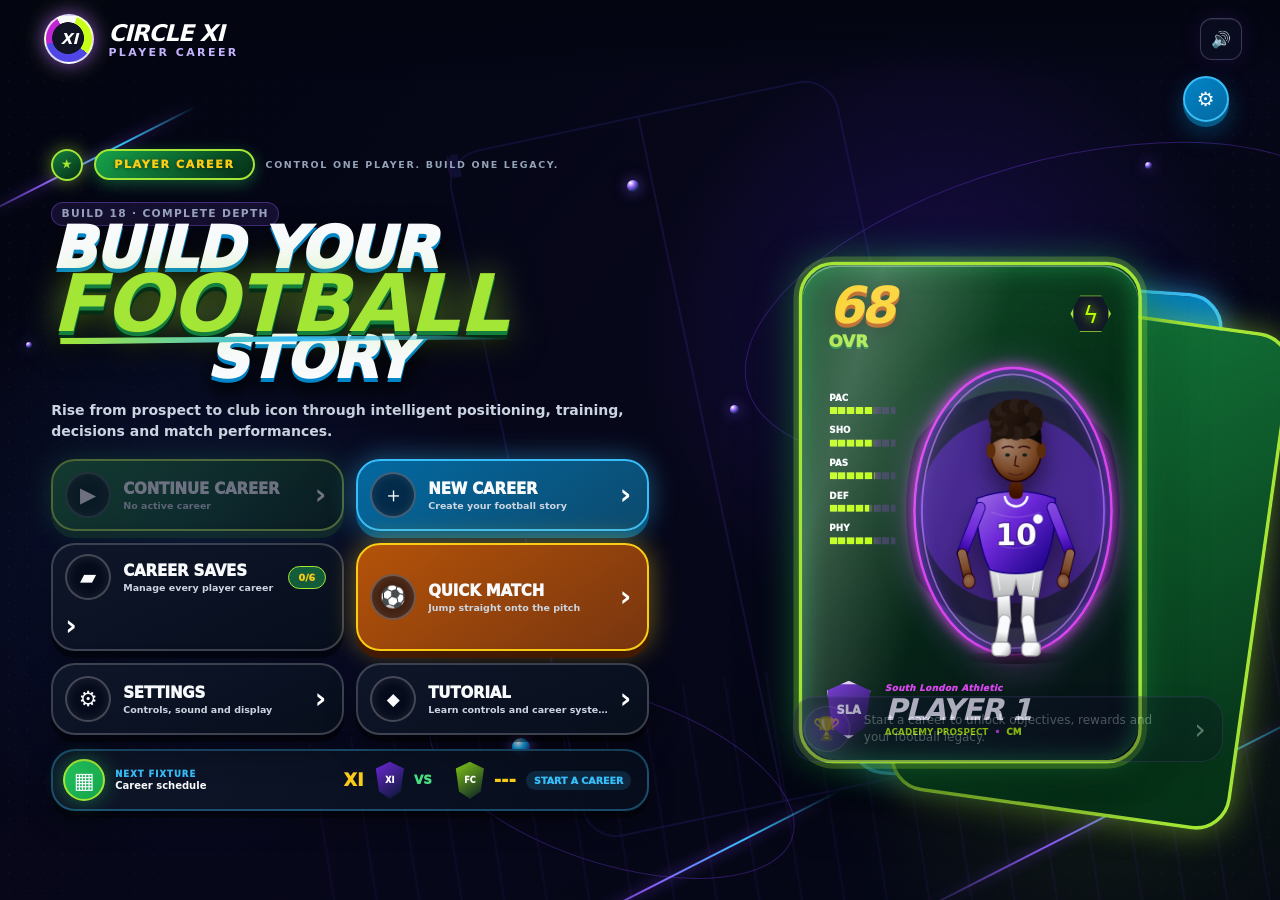
==== index.html @ f5473050 "Bench press physics tweaks, orientation fix, and UI improvements" ====
<!doctype html>
<html lang="en-GB">
<head><script>window.addEventListener("error", function(e) { if(e.message === "Script error.") return; var div = document.createElement("div"); div.style.position="fixed"; div.style.top="0"; div.style.left="0"; div.style.background="red"; div.style.color="white"; div.style.zIndex="999999"; div.style.padding="20px"; div.style.fontSize="20px"; div.textContent="JS ERROR: " + e.message + " at " + e.filename + ":" + e.lineno; document.body.appendChild(div); });</script>
  <meta charset="utf-8" />
  <meta name="viewport" content="width=device-width, initial-scale=1, viewport-fit=cover" />
  <meta name="theme-color" content="#121426" />
  <title>Circle XI: Player Career</title>
  <link rel="icon" href="data:," />
  <link rel="stylesheet" href="styles.css?v=year-club-country-stats-83" />
</head>
<body data-screen="menu">
  <div id="app">
    <header class="topbar">
      <button class="brand" data-nav="menu" aria-label="Go to main menu">
        <span class="brand-ball">XI</span>
        <span><b>Circle XI</b><small>Player Career</small></span>
      </button>
      <div id="topCareerSummary" class="top-career-summary hidden"></div>
      <button id="muteBtn" class="icon-btn" aria-label="Toggle sound">🔊</button>
    </header>

    <main>
      <section id="menuScreen" class="screen active hero-screen home-v2">
        <div class="home-v2-ambient" aria-hidden="true">
          <span class="home-orbit orbit-a"></span><span class="home-orbit orbit-b"></span>
          <span class="home-particle p1"></span><span class="home-particle p2"></span><span class="home-particle p3"></span><span class="home-particle p4"></span><span class="home-particle p5"></span><span class="home-particle p6"></span>
          <span class="home-streak s1"></span><span class="home-streak s2"></span><span class="home-streak s3"></span>
          <div class="home-pitch-lines"><i></i><b></b><em></em></div>
        </div>

        <div class="home-v2-layout">
          <section class="home-v2-copy">
            <div class="home-mode-strip"><span>★</span><b>PLAYER CAREER</b><i>CONTROL ONE PLAYER. BUILD ONE LEGACY.</i></div><small class="home-build-version">BUILD 18 · COMPLETE DEPTH</small>
            <h1><span>BUILD YOUR</span><strong>FOOTBALL</strong><span>STORY</span></h1>
            <p>Rise from prospect to club icon through intelligent positioning, training, decisions and match performances.</p>

            <div class="menu-actions home-menu-grid">
              <button id="continueBtn" class="home-menu-btn home-menu-primary" disabled>
                <span class="home-menu-icon">▶</span><span class="home-menu-copy"><b id="homeContinueTitle">Continue Career</b><small id="homeContinueMeta">No active career</small></span><i>›</i>
              </button>
              <button id="newCareerBtn" class="home-menu-btn home-menu-blue">
                <span class="home-menu-icon">＋</span><span class="home-menu-copy"><b>New Career</b><small>Create your football story</small></span><i>›</i>
              </button>
              <button id="careerSavesBtn" class="home-menu-btn home-menu-dark">
                <span class="home-menu-icon">▰</span><span class="home-menu-copy"><b>Career Saves</b><small>Manage every player career</small></span><em id="homeSaveCount">0/6</em><i>›</i>
              </button>
              <button id="quickMatchBtn" class="home-menu-btn home-menu-lime">
                <span class="home-menu-icon">⚽</span><span class="home-menu-copy"><b>Quick Match</b><small>Jump straight onto the pitch</small></span><i>›</i>
              </button>
              <button data-nav="settings" class="home-menu-btn home-menu-dark">
                <span class="home-menu-icon">⚙</span><span class="home-menu-copy"><b>Settings</b><small>Controls, sound and display</small></span><i>›</i>
              </button>
              <button data-nav="help" class="home-menu-btn home-menu-dark menu-tutorial-btn">
                <span class="home-menu-icon">◆</span><span class="home-menu-copy"><b>Tutorial</b><small>Learn controls and career systems</small></span><i>›</i>
              </button>
            </div>

            <div class="home-next-fixture" id="homeNextFixture">
              <span class="fixture-calendar-icon">▦</span>
              <div><small>NEXT FIXTURE</small><b id="homeFixtureCompetition">Career schedule</b></div>
              <strong id="homeFixtureHome">XI</strong><span id="homeFixtureHomeCrest" class="home-mini-crest">XI</span>
              <em>VS</em>
              <span id="homeFixtureAwayCrest" class="home-mini-crest away">FC</span><strong id="homeFixtureAway">---</strong>
              <i id="homeFixtureCountdown">START A CAREER</i>
            </div>
          </section>

          <section class="home-v2-showcase">
            <div class="home-hud-row">
              <button class="home-settings-btn" data-nav="settings" aria-label="Open settings">⚙</button>
            </div>

            <div class="home-card-stage" id="homeCardStage">
              <div class="home-card-back home-card-blue"></div>
              <div class="home-card-back home-card-lime"></div>
              <article class="home-player-card" id="homeHeroCard">
                <div class="home-card-shine" aria-hidden="true"></div>
                <div class="home-rating"><b id="homeOverall">68</b><span>OVR</span></div>
                <div class="home-energy-badge">ϟ</div>
                <div class="home-card-stat-list">
                  <div><span>PAC</span><i><b id="homeStatPac"></b></i></div>
                  <div><span>SHO</span><i><b id="homeStatSho"></b></i></div>
                  <div><span>PAS</span><i><b id="homeStatPas"></b></i></div>
                  <div><span>DEF</span><i><b id="homeStatDef"></b></i></div>
                  <div><span>PHY</span><i><b id="homeStatPhy"></b></i></div>
                </div>
                <div class="home-player-ring"><canvas id="homePlayerCanvas" width="250" height="320" aria-label="Current player model"></canvas><span class="ring-pulse"></span></div>
                <div class="home-card-identity">
                  <span id="homeCardCrest" class="home-card-crest">XI</span>
                  <div><small id="homeClubName">SOUTH LONDON ATHLETIC</small><h2 id="homePlayerName">PLAYER 1</h2><p><b id="homePlayerRole">ACADEMY PROSPECT</b><i>•</i><span id="homePlayerPosition">CM</span></p></div>
                </div>
              </article>
            </div>

            <button class="home-objective-prompt" id="homeObjectivePrompt" data-nav="hub">
              <span>🏆</span><p>Complete objectives to earn <b>rewards</b> and boost your legacy.</p><i>›</i>
            </button>
          </section>
        </div>
      </section>


      <section id="savesScreen" class="screen content-screen saves-screen">
        <div class="section-heading"><div><div class="eyebrow">CAREER LIBRARY</div><h2>Career Saves</h2></div><div class="section-heading-actions"><button id="importCareerBtn" class="secondary-btn">Import Save</button><button class="ghost-btn" data-nav="menu">Back</button></div></div>
        <input id="importCareerInput" type="file" accept="application/json,.json,.cxi" hidden />
        <section class="save-centre-summary panel"><div><span>💾</span><b id="saveSlotCount">0 / 6 saves</b><small>Click any populated career card to open that save. Every career keeps its own player, club, season and contract data.</small></div><button id="newCareerFromSaves" class="primary-btn">＋ Start New Career</button></section>
        <div id="saveSlotsGrid" class="save-slots-grid"></div>
      </section>

      <section id="createScreen" class="screen content-screen">
        <div class="section-heading"><div><div class="eyebrow">NEW CAREER</div><h2>Create Your Player</h2></div><button data-nav="menu" class="ghost-btn">Back</button></div>
        <nav id="creatorStepNav" class="creator-step-nav" aria-label="Player creation steps">
          <button type="button" data-creator-step="0" class="active"><span>👤</span><b>Identity</b><small>1</small></button>
          <button type="button" data-creator-step="1"><span>🌍</span><b>Club</b><small>2</small></button>
          <button type="button" data-creator-step="2"><span>⚽</span><b>Role</b><small>3</small></button>
          <button type="button" data-creator-step="3"><span>✂️</span><b>Style</b><small>4</small></button>
          <button type="button" data-creator-step="4"><span>✅</span><b>Review</b><small>5</small></button>
        </nav>
        <div class="creation-grid">
          <form id="playerForm" class="panel form-panel creator-panel">

            <section class="creator-section active identity-creator-section" data-creator-panel="0">
              <div class="creator-section-title"><svg viewBox="0 0 24 24" fill="none" stroke="currentColor" stroke-width="2" stroke-linecap="round" stroke-linejoin="round"><circle cx="12" cy="8" r="3.4"/><path d="M4.5 20c1.3-3.8 4.3-6 7.5-6s6.2 2.2 7.5 6"/></svg><div><h3>Identity and Player Attributes</h3><small>Create your football identity and see every attribute before starting the career.</small></div></div>
              <div class="creator-row-2 identity-name-grid">
                <label class="field-label">First name<input id="firstName" required maxlength="16" placeholder="John" value="Renny" autocomplete="given-name" /></label>
                <label class="field-label">Surname<input id="surname" required maxlength="18" placeholder="Smith" value="Appiah" autocomplete="family-name" /></label>
              </div>
              <input id="playerName" type="hidden" value="Renny Appiah" />
              <select id="age" class="visually-hidden-input"><option selected>17</option></select>
              <select id="foot" class="visually-hidden-input"><option selected>Right</option><option>Left</option></select>

              <div class="identity-nationality-block">
                <div class="creator-section-subhead"><div><small>NATIONAL TEAM PATHWAY</small><h4>Choose nationality</h4></div><span>Continent first, then country</span></div>
                <div class="creator-row-2">
                  <label class="field-label">Continent<select id="nationalityContinent" class="nice-select"></select></label>
                  <label class="field-label">Country<select id="nationality" class="nice-select"></select></label>
                </div>
                <div id="nationalTeamInsights" class="national-team-insights" aria-live="polite"></div>
              </div>

              <div class="creator-attributes-block">
                <div class="creator-section-subhead"><div><small>PLAYER DNA</small><h4>Technical, mental and physical attributes</h4></div><div id="creatorAttributeBudget" class="creator-attribute-budget">30 points</div></div>
                <div id="creatorAttributeDashboard" class="creator-attribute-dashboard" aria-live="polite"></div>
              </div>
            </section>

            <section class="creator-section" data-creator-panel="1">
              <div class="creator-section-title"><svg viewBox="0 0 24 24" fill="none" stroke="currentColor" stroke-width="2" stroke-linecap="round" stroke-linejoin="round"><circle cx="12" cy="12" r="9"/><path d="M3 12h18M12 3c2.5 2.4 3.8 5.6 3.8 9s-1.3 6.6-3.8 9c-2.5-2.4-3.8-5.6-3.8-9S9.5 5.4 12 3z"/></svg><h3>Career World</h3></div>
              <div class="creator-row-3">
                <label class="field-label">Continent<select id="careerContinent" class="nice-select"></select></label>
                <label class="field-label">Country<select id="careerCountry" class="nice-select"></select></label>
                <label class="field-label">League<select id="careerLeague" class="nice-select"></select></label>
              </div>
              <label class="field-label">Starting club<select id="careerClub" class="nice-select"></select></label>
              <div id="worldSelectionInsights" class="world-selection-insights" aria-live="polite"></div>
            </section>

            <section class="creator-section" data-creator-panel="2">
              <div class="creator-section-title"><svg viewBox="0 0 24 24" fill="none" stroke="currentColor" stroke-width="2" stroke-linecap="round" stroke-linejoin="round"><path d="M12 3l7 3v5c0 5-3.5 8-7 10-3.5-2-7-5-7-10V6l7-3z"/></svg><h3>Position &amp; Style</h3></div>
              <div class="field-label">Position</div>
              <div class="position-board" id="positionBoard" role="group" aria-label="Choose a position">
                <button type="button" class="pos-btn" data-value="ST" style="grid-area:st">ST</button>
                <button type="button" class="pos-btn" data-value="LW" style="grid-area:lw">LW</button>
                <button type="button" class="pos-btn" data-value="RW" style="grid-area:rw">RW</button>
                <button type="button" class="pos-btn" data-value="AM" style="grid-area:am">AM</button>
                <button type="button" class="pos-btn" data-value="CM" style="grid-area:cm">CM</button>
                <button type="button" class="pos-btn" data-value="DM" style="grid-area:dm">DM</button>
                <button type="button" class="pos-btn" data-value="LB" style="grid-area:lb">LB</button>
                <button type="button" class="pos-btn" data-value="CB" style="grid-area:cb">CB</button>
                <button type="button" class="pos-btn" data-value="RB" style="grid-area:rb">RB</button>
                <button type="button" class="pos-btn" data-value="GK" style="grid-area:gk">GK</button>
              </div>
              <select id="position" class="visually-hidden-input"><option>GK</option><option>RB</option><option>CB</option><option>LB</option><option>DM</option><option selected>CM</option><option>AM</option><option>RW</option><option>LW</option><option>ST</option></select>

              <div class="field-label">Archetype</div>
              <div class="chip-row" id="archetypeChips"></div>
              <select id="archetype" class="visually-hidden-input"><option>Playmaker</option><option>Ball Winner</option><option>Poacher</option><option>Target Forward</option><option>Inside Forward</option><option>Box-to-Box</option><option>Full Back</option><option>Sweeper Keeper</option></select>

              <div class="field-label">Body build</div>
              <div class="chip-row build-chip-row" id="buildChips"></div>
              <select id="build" class="visually-hidden-input"><option>Lean</option><option selected>Athletic</option><option>Strong</option></select>
            </section>

            <section class="creator-section" data-creator-panel="3">
              <div class="creator-section-title"><svg viewBox="0 0 24 24" fill="none" stroke="currentColor" stroke-width="2" stroke-linecap="round" stroke-linejoin="round"><path d="M4 21c1-5 3.5-7 8-7s7 2 8 7"/><circle cx="12" cy="7" r="4"/></svg><h3>Appearance</h3></div>
              <div class="creator-row-2 appearance-basics">
                <div><div class="field-label">Skin tone</div><div class="swatch-row" id="skinSwatches"></div><select id="skinTone" class="visually-hidden-input"><option value="#f2c9a0">Light</option><option value="#c98d5b">Medium</option><option selected value="#7b4b2a">Brown</option><option value="#4a2b1a">Deep</option></select></div>
                <label class="field-label">Hair colour<input id="hairColour" type="color" value="#21140d" /></label>
              </div>
              <div class="field-label hair-picker-label">Hairstyle <span>Choose a unique top down silhouette</span></div>
              <div class="hair-style-grid" id="hairChips"></div>
              <select id="hair" class="visually-hidden-input"><option>Short</option><option selected>Fade</option><option>Afro</option><option>Braids</option><option>Shaved</option><option>Curly Top</option><option>Cornrows</option><option>Twists</option><option>Mohawk</option><option>Locs</option></select>
              <div id="hairUnlockNote" class="hair-unlock-note"><span>🔒</span><div><b>More styles unlock during your career</b><small>Make appearances, score goals, earn awards and become a club legend.</small></div></div>
              <div class="creator-row-2">
                <label class="field-label">Boot colour<input id="bootColour" type="color" value="#f4f4f4" /></label>
                <label class="field-label">Shirt number<input id="shirtNumber" type="number" min="1" max="99" value="8" /></label>
              </div>
            </section>

            <section class="creator-section" data-creator-panel="4">
              <div class="creator-section-title"><svg viewBox="0 0 24 24" fill="none" stroke="currentColor" stroke-width="2" stroke-linecap="round" stroke-linejoin="round"><path d="M4 20V10M10 20V4M16 20v-8M22 20H2"/></svg><h3>Review &amp; Difficulty</h3></div>
              <div id="creatorFinalReview" class="creator-final-review"></div>
              <div class="field-label career-mode-label">Career type <span>Choose whether attribute editing is available</span></div>
              <div class="career-mode-cards" id="careerModeCards"></div>
              <select id="careerMode" class="visually-hidden-input"><option selected>Standard Career</option><option>Assisted Career</option><option>Attribute Editor Career</option></select>
              <div class="creator-foot-profile" id="creatorFootProfile">
                <div class="creator-section-subhead"><div><small>FOOT DEVELOPMENT</small><h4>Preferred and weak foot</h4></div><span id="weakFootEditorNote">Weak foot develops through training</span></div>
                <div class="field-label">Preferred foot</div>
                <div class="chip-row" id="footChips"></div>
                <div class="weak-foot-control">
                  <label class="field-label" for="weakFootRating">Weak foot ability <output id="weakFootValue">3 / 5 · Reasonable</output></label>
                  <input id="weakFootRating" type="range" min="1" max="5" step="1" value="3" disabled />
                  <label class="both-footed-toggle"><input id="bothFootedToggle" type="checkbox" disabled /> <span>Both footed</span><small>Maximum control, passing, crossing and shooting with either foot</small></label>
                </div>
              </div>
              <div class="field-label difficulty-label">Match difficulty</div>
              <div class="difficulty-cards" id="difficultyCards"></div>
              <select id="createDifficulty" class="visually-hidden-input"><option>Easy</option><option selected>Balanced</option><option>Hard</option></select>
            </section>

            <footer class="creator-actions">
              <button id="creatorPrevious" class="ghost-btn" type="button"><span>←</span> Previous</button>
              <div class="creator-step-status"><b id="creatorStepLabel">Identity</b><small id="creatorStepCount">Step 1 of 5</small></div>
              <button id="creatorNext" class="primary-btn" type="button">Next <span>→</span></button>
              <button id="creatorSubmit" class="primary-btn hidden" type="submit">⚽ Begin Career</button>
            </footer>
          </form>
          <aside class="panel preview-panel">
            <div class="sprite-stage"><canvas id="spritePreview" width="260" height="320"></canvas></div>
            <div id="creationSummary"></div>
            <div id="attributePreview" class="attributes-list"></div>
          </aside>
        </div>
      </section>

      <section id="hubScreen" class="screen content-screen career-tab-screen">
        <div class="section-heading"><div><div class="eyebrow">CAREER HUB</div><h2 id="hubGreeting">Welcome back</h2></div><div class="section-heading-actions"><button id="hubDeleteSaveBtn" class="ghost-btn" style="color:var(--muted)">🗑️ Delete</button><button id="hubDownloadSaveBtn" class="ghost-btn" style="color:var(--muted)">💾 Backup</button><button id="playMatchBtn" class="primary-btn">Play Next Match</button></div></div>
        <nav id="careerTabs" class="career-tabs" aria-label="Career sections">
          <button data-career-tab="overview" class="active"><span>🏠</span>Overview</button>
          <button data-career-tab="inbox"><span>📩</span>Inbox <i id="careerTabBadge">0</i></button>
          <button data-career-tab="profile"><span>👤</span>Profile</button>
          <button data-career-tab="league"><span>📊</span>League</button>
          <button data-career-tab="training"><span>🏋️</span>Training <i id="trainingTabBadge">1</i></button>
          <button data-career-tab="fixtures"><span>📅</span>Fixtures</button>
          <button data-career-tab="form"><span>📈</span>Form</button>
            <button data-career-tab="career"><span>🏅</span>Career</button>
          <button data-career-tab="replays"><span>🎬</span>Replays <i id="replayTabBadge">0</i></button>
          <button data-career-tab="finances"><span>💰</span>Earnings</button>
        </nav>
        <div class="hub-grid tabbed-hub">
          <article class="panel profile-panel career-tab-panel" data-career-panel="profile" id="profilePanel"></article>
          <article class="panel fixture-panel career-tab-panel" data-career-panel="fixtures" id="fixturePanel"></article>
          <article class="panel full-league-panel career-tab-panel" data-career-panel="league" id="fullLeaguePanel"></article>
          <article class="panel replay-gallery-panel career-tab-panel" data-career-panel="replays" id="replayGalleryPanel"></article>
          <article class="panel finances-panel career-tab-panel" data-career-panel="finances" id="financesPanel"></article>
          <article class="panel objectives-panel career-tab-panel" data-career-panel="overview"><div class="panel-title"><h3>Player Overview & Objectives</h3><span>Profile & Manager</span></div><div id="playerOverviewList"></div></article>
          <article class="panel form-panel-small career-tab-panel" data-career-panel="form"><div class="panel-title"><h3>Performance Form</h3><span id="formAverage">—</span></div><div id="formList" class="form-list"></div></article>
          <article class="panel training-panel career-tab-panel" data-career-panel="training"><div class="panel-title"><h3>Training Centre</h3><span id="trainingPoints">3/3 sessions</span></div><p>Navigate the club training centre, plan your week and play football-specific development sessions.</p><div id="trainingOptions" class="training-options"></div></article>
          <article class="panel table-panel career-tab-panel" data-career-panel="overview"><div class="panel-title"><h3 id="leagueTableTitle">The Crown League</h3><span id="leagueTableCount">12 clubs</span></div><div id="leagueTable" class="league-table"></div></article>
          <article class="panel career-tab-panel" data-career-panel="inbox" id="inboxPanel">
              <section class="career-inbox-column" style="height:100%;"><div class="panel-title"><h3>Career Inbox</h3><span id="inboxCount">0 new</span></div><div id="inboxList"></div></section>
            </article>
            <article class="panel career-showcase-panel career-tab-panel" data-career-panel="career" id="careerPanel">
              <section id="trophyCabinetPanel" class="trophy-cabinet-panel"></section>
              <section class="career-actions-column"><div class="panel-title"><h3>Career Actions</h3><span>Decisions</span></div><button id="squadBtn" class="secondary-btn full">View Squad</button><button id="contractBtn" class="secondary-btn full">Agent & Contract</button><button id="attributeEditorBtn" class="secondary-btn full">Career Tools & Attribute Editor</button><button id="developmentCentreBtn" class="secondary-btn full">Complete Player Development</button><button id="manageSavesBtn" class="ghost-btn full">Career Saves</button><button data-nav="settings" class="ghost-btn full">Career Settings</button><button id="resetCareerBtn" class="danger-btn full">Delete Current Career</button></section>
            </article>
        </div>
      </section>


      <div id="savedReplayModal" class="saved-replay-modal hidden" role="dialog" aria-modal="true">
        <div class="saved-replay-shell">
          <header><div><small>CAREER GALLERY</small><h2 id="savedReplayTitle">Saved Replay</h2></div><button id="closeSavedReplay" class="icon-btn">×</button></header>
          <canvas id="savedReplayCanvas" width="960" height="540"></canvas><div id="savedReplayNotice" class="saved-replay-notice" aria-live="polite"></div>
          <div class="saved-replay-controls"><button id="savedReplayBack">↶ 5s</button><button id="savedReplayPlay" class="primary-btn">▶ Play</button><button id="savedReplayForward">5s ↷</button><select id="savedReplaySpeed"><option value="0.5">0.5×</option><option value="1" selected>1×</option><option value="2">2×</option><option value="4">4×</option></select><input id="savedReplayTimeline" type="range" min="0" max="1000" value="0"><span id="savedReplayTime">00:00 / 00:00</span></div>
        </div>
      </div>

      <div id="trainingGameModal" class="training-game-modal hidden" role="dialog" aria-modal="true">
        <div class="training-game-shell">
          <header><div class="training-game-heading"><small>TRAINING GROUND</small><h2 id="trainingGameTitle">Target Finishing</h2><div id="fkHeaderMeta" class="fk-header-meta" aria-live="polite"></div></div><button id="closeTrainingGame" class="icon-btn">×</button></header>
          <div class="training-game-layout">
            <section id="trainingGameStage" class="training-game-stage" tabindex="0"><div id="trainingGamePitch" class="training-game-pitch"></div><div id="trainingGamePrompt" class="training-game-prompt">Click Start</div></section>
            <aside><div class="training-game-stars" id="trainingGameStars">☆☆☆</div><div class="training-game-score"><small>SCORE</small><b id="trainingGameScore">0</b></div><div class="training-game-score"><small>TIME</small><b id="trainingGameTime">30</b></div><div class="training-game-score"><small>STREAK</small><b id="trainingGameStreak">0</b></div><div class="training-game-score combo"><small>COMBO</small><b id="trainingGameMultiplier">×1</b></div><p id="trainingGameChallenge" class="training-game-challenge">Weekly challenge: 0/12 successful actions</p><div id="trainingGameLeaderboard" class="training-game-leaderboard"></div><p id="trainingGameHelp">Hit the highlighted targets accurately.</p><button id="startTrainingGame" class="primary-btn full">▶ Start drill</button><button id="simulateTrainingGame" class="secondary-btn full">⚡ Simulate instead</button></aside>
          </div>
        </div>
      </div>

      <div id="trainingResultsModal" class="training-results-modal hidden" role="dialog" aria-modal="true">
        <div class="training-results-shell">
          <header><div><small>SESSION ANALYSIS</small><h2 id="trainingResultsTitle">Training complete</h2></div><button id="closeTrainingResults" class="icon-btn">×</button></header>
          <div id="trainingResultsContent"></div>
        </div>
      </div>

      <div id="promotionCelebration" class="promotion-celebration hidden" role="dialog" aria-modal="true" aria-labelledby="promotionTitle">
        <div class="promotion-confetti" aria-hidden="true"></div>
        <div class="promotion-stadium-lights" aria-hidden="true"><i></i><i></i><i></i><i></i></div>
        <section class="promotion-stage">
          <button id="closePromotionCelebration" class="promotion-close" aria-label="Close promotion celebration">×</button>
          <div class="promotion-club-crest" id="promotionCrest">XI</div>
          <small id="promotionEyebrow">SEASON ACHIEVEMENT</small>
          <h2 id="promotionTitle">PROMOTED</h2>
          <p id="promotionSubtitle">A new division awaits.</p>
          <div id="promotionPlayerSummary" class="promotion-player-summary"></div>
          <div class="promotion-division-flight"><span id="promotionOldDivision">DIVISION 2</span><i>→</i><strong id="promotionNewDivision">DIVISION 1</strong></div>
          <button id="promotionContinue" class="primary-btn">Continue Career</button>
        </section>
      </div>

      <section id="matchScreen" class="screen match-screen">
        <div id="matchHud" class="match-hud">
          <div class="scorebug" aria-live="polite">
            <small id="matchLeagueName" class="score-league">Circle XI League</small>
            <div class="score-main">
              <div class="score-team home"><span id="homeLogo" class="score-logo"></span><span id="homeAbbr">SLA</span></div>
              <b id="scoreText">0 – 0</b>
              <div class="score-team away"><span id="awayAbbr">RIV</span><span id="awayLogo" class="score-logo"></span></div>
              <small id="clockText">00:00</small>
            </div>
            <small id="scoreEvent" class="score-event"></small>
          </div>
          <div class="hud-stat" title="Match rating" aria-label="Match rating"><small class="hud-icon" aria-hidden="true"><svg viewBox="0 0 24 24" fill="currentColor"><path d="M12 2.5l2.94 6.4 6.98.72-5.24 4.82 1.5 6.9L12 17.9l-6.18 3.44 1.5-6.9L2.08 9.62l6.98-.72L12 2.5z"/></svg></small><b id="ratingText">6.5</b></div>
          <div class="hud-stat stamina-stat" title="Stamina" aria-label="Stamina"><small class="hud-icon" aria-hidden="true"><svg viewBox="0 0 24 24" fill="none" stroke="currentColor" stroke-width="2" stroke-linecap="round" stroke-linejoin="round"><path d="M2.5 12h4l2-7 4 14 2-7h7"/></svg></small><div class="meter"><i id="staminaFill"></i></div></div>
          <div class="hud-objective" title="Current objective" aria-label="Current objective"><small class="hud-icon" aria-hidden="true"><svg viewBox="0 0 24 24" fill="none" stroke="currentColor" stroke-width="2" stroke-linejoin="round" stroke-linecap="round"><path d="M5 3v18"/><path d="M5 4.5h13l-2.6 3.75L18 12H5"/></svg></small><b id="matchObjective">Keep your shape</b></div>
          <button id="fullscreenBtn" class="icon-btn" type="button" title="Enter fullscreen" aria-label="Enter fullscreen"><svg viewBox="0 0 24 24" fill="none" stroke="currentColor" stroke-width="2" stroke-linecap="round" stroke-linejoin="round"><path d="M4 9V5a1 1 0 0 1 1-1h4M20 9V5a1 1 0 0 0-1-1h-4M4 15v4a1 1 0 0 0 1 1h4M20 15v4a1 1 0 0 1-1 1h-4"/></svg></button>
          <button id="pauseBtn" class="icon-btn" title="Pause" aria-label="Pause match"><svg viewBox="0 0 24 24" fill="currentColor"><rect x="6" y="4" width="4" height="16" rx="1"/><rect x="14" y="4" width="4" height="16" rx="1"/></svg></button>
        </div>
        <canvas id="gameCanvas" width="1280" height="720"></canvas>
        <div id="replayControlBar" class="replay-control-bar hidden" aria-label="Replay controls">
          <div class="replay-control-heading"><span>🎬</span><div><small id="replayControlLabel">MATCH REPLAY</small><b id="replayControlTime">00:00 / 00:00</b></div></div>
          <button id="replayBack10" title="Rewind 10 seconds" aria-label="Rewind 10 seconds">↶<small>10</small></button>
          <button id="replayPrevMoment" title="Previous key moment" aria-label="Previous key moment">⏮</button>
          <button id="replayPlayPause" class="replay-primary" title="Play or pause" aria-label="Play or pause">⏸</button>
          <button id="replayNextMoment" title="Next key moment" aria-label="Next key moment">⏭</button>
          <button id="replayForward10" title="Fast forward 10 seconds" aria-label="Fast forward 10 seconds">↷<small>10</small></button>
          <select id="replaySpeed" aria-label="Replay speed"><option value="0.25">0.25×</option><option value="0.5">0.5×</option><option value="1" selected>1×</option><option value="2">2×</option><option value="4">4×</option><option value="8">8×</option></select>
          <input id="replayTimeline" type="range" min="0" max="1000" value="0" aria-label="Replay timeline">
          <button id="saveReplayBtn" class="save-replay-btn" title="Save replay" aria-label="Save replay">💾<span>Save</span></button>
          <button id="closeReplayBtn" title="End replay" aria-label="End replay">✕</button>
        </div>
        <div id="possessionIndicator" class="possession-indicator" aria-live="polite" aria-label="In possession"><b>⚽</b><span>IN POSSESSION</span></div>
        <div id="gkControlGuide" class="gk-control-guide hidden" aria-label="Goalkeeper directional save controls">
          <header><span>🧤</span><div><small>GOALKEEPER CONTROLS</small><b>Choose direction and height</b></div></header>
          <div class="gk-control-grid">
            <button type="button" data-gk-key="l+i"><kbd>L</kbd><i>+</i><kbd>I</kbd><small>High left</small></button>
            <button type="button" data-gk-key="i"><kbd>I</kbd><small>High middle</small></button>
            <button type="button" data-gk-key="j+i"><kbd>J</kbd><i>+</i><kbd>I</kbd><small>High right</small></button>
            <button type="button" data-gk-key="l"><kbd>L</kbd><small>Dive left</small></button>
            <div class="gk-ready"><span>◉</span><small>GK view</small></div>
            <button type="button" data-gk-key="j"><kbd>J</kbd><small>Dive right</small></button>
            <button type="button" data-gk-key="l+k"><kbd>L</kbd><i>+</i><kbd>K</kbd><small>Low left</small></button>
            <button type="button" data-gk-key="k"><kbd>K</kbd><small>Low middle</small></button>
            <button type="button" data-gk-key="j+k"><kbd>J</kbd><i>+</i><kbd>K</kbd><small>Low right</small></button>
          </div>
          <p>Keys pressed within a short window combine into one save.</p>
        </div>
        <div id="actionFeedback" class="action-feedback"></div>
        <div id="positionIndicator" class="position-indicator" data-status="good" aria-label="Positioning status"><i aria-hidden="true"></i><div><span>Good position</span></div></div>
        <div id="setPieceMiniGame" class="set-piece-minigame hidden" aria-label="Set-piece mini game">
          <div class="set-piece-shell">
            <header class="set-piece-heading">
              <div><small>SET-PIECE STUDIO</small><h2 id="setPieceTitle">PENALTY</h2></div>
              <div class="set-piece-live"><i></i> YOU ARE TAKING</div>
            </header>
            <div class="set-piece-layout">
              <section class="set-piece-stage" id="setPieceStage" data-type="penalty">
                <div class="set-piece-crowd"></div>
                <div class="set-piece-goal"><div class="set-piece-net"></div></div>
                <div class="set-piece-keeper" id="setPieceKeeper"><span>GK</span></div>
                <div class="set-piece-target-grid" id="setPieceTargetGrid">
                  <button data-sp-zone="TL" aria-label="Top left"></button><button data-sp-zone="TC" aria-label="Top centre"></button><button data-sp-zone="TR" aria-label="Top right"></button>
                  <button data-sp-zone="ML" aria-label="Middle left"></button><button data-sp-zone="C" aria-label="Centre"></button><button data-sp-zone="MR" aria-label="Middle right"></button>
                  <button data-sp-zone="BL" aria-label="Bottom left"></button><button data-sp-zone="BC" aria-label="Bottom centre"></button><button data-sp-zone="BR" aria-label="Bottom right"></button>
                </div>
                <div id="setPieceUncertainty" class="set-piece-uncertainty" aria-hidden="true"></div>
                <div id="setPiecePredictedMarker" class="set-piece-predicted-marker" aria-hidden="true"></div>
                <div id="setPieceAimMarker" class="set-piece-aim-marker" aria-hidden="true"><i></i></div>
                <div class="set-piece-spot"></div><div class="set-piece-ball">⚽</div><div class="set-piece-player"><span>YOU</span></div>
              </section>
              <aside class="set-piece-panel">
                <div class="set-piece-step"><small>01 · TARGET</small><b id="setPieceTargetLabel">Centre</b><p>Choose a target on the goal or delivery area.</p></div>
                <div class="set-piece-step"><small>02 · TECHNIQUE</small><div id="setPieceActions" class="set-piece-actions"></div></div>
                <div class="set-piece-step timing-step"><div class="set-piece-timing-title"><small>03 · TIMING</small><b id="setPieceStatBadge">SET PIECES 55</b></div><div class="set-piece-timing"><span id="setPieceGreenZone" class="set-piece-green-zone"></span><i id="setPieceNeedle"></i></div><div class="set-piece-timing-labels"><span>EARLY</span><b>GREEN ZONE</b><span>LATE</span></div><p id="setPieceDifficultyNote" class="set-piece-difficulty-note">Higher rating: steadier timing · smaller target error</p></div>
                <div class="set-piece-buttons"><button id="setPieceTimingBtn" class="secondary-btn">Lock timing</button><button id="setPieceTakeBtn" class="primary-btn" disabled>Take set piece</button></div>
                <p id="setPieceHelp" class="set-piece-help">Aim with WASD or arrows · Space locks timing · Enter takes</p>
              </aside>
            </div>
          </div>
        </div>
        <div id="goalReplayPrompt" class="goal-replay-prompt hidden" role="dialog" aria-modal="true" aria-labelledby="goalReplayTitle">
          <div class="goal-replay-card">
            <div class="goal-replay-badge">GOAL</div>
            <div class="goal-replay-copy"><small id="goalReplayTeam">SOUTH LONDON ATHLETIC SCORE</small><h2 id="goalReplayTitle">Watch the replay?</h2><p id="goalReplayScorer">See the move again before kick-off.</p></div>
            <div class="goal-replay-actions"><button id="watchGoalReplayBtn" class="primary-btn"><svg class="btn-icon" viewBox="0 0 24 24" fill="none" stroke="currentColor" stroke-width="2" stroke-linecap="round" stroke-linejoin="round"><path d="M3 12a9 9 0 1 0 3-6.7"/><path d="M3 4v5h5"/><path d="M10.5 9v6l5-3z" fill="currentColor" stroke="none"/></svg>Watch replay</button><button id="skipGoalReplayBtn" class="secondary-btn"><svg class="btn-icon" viewBox="0 0 24 24" fill="currentColor"><path d="M4 5l7 7-7 7V5z"/><path d="M13 5l7 7-7 7V5z"/></svg>Continue match</button></div>
            <div class="goal-replay-keys"><kbd>Enter</kbd> replay <span>·</span> <kbd>Esc</kbd> continue</div>
          </div>
        </div>
        <div id="tutorial" class="tutorial hidden">
          <div class="tutorial-card"><div class="eyebrow">FIRST MATCH</div><h3>Control only your player</h3><p>Move and aim with WASD. Hold and release J to pass, K for a through ball, L to shoot, or I to cross—the longer you hold, the more power you use. Passing and shooting are semi-assisted, while crosses target dangerous teammates; player attributes determine the strength and accuracy of the assistance. Hold Space to jockey without the ball or shield while dribbling. When defending, use K for a standing tackle, L for a sliding tackle and Q for a shoulder challenge. Each challenge now uses situation-based tackle animations. Goalkeepers use J to dive right, L to dive left, K for low middle and I for high middle. Combine J or L with K or I for low and high corner dives. Shift adds driven passes, finesse shots and lofted deliveries. Fouls, cards, free kicks, penalties, first-time actions and substitutions are active.</p><button id="closeTutorial" class="primary-btn"><svg class="btn-icon" viewBox="0 0 24 24" fill="currentColor"><path d="M8 5v14l11-7z"/></svg>Start Match</button></div>
        </div>
        <div id="pauseOverlay" class="overlay hidden"><div class="modal"><h2>Match Paused</h2><button id="resumeBtn" class="primary-btn full"><svg class="btn-icon" viewBox="0 0 24 24" fill="currentColor"><path d="M8 5v14l11-7z"/></svg>Resume</button><button id="restartMatchBtn" class="secondary-btn full"><svg class="btn-icon" viewBox="0 0 24 24" fill="none" stroke="currentColor" stroke-width="2" stroke-linecap="round" stroke-linejoin="round"><path d="M20 12a8 8 0 1 1-3-6.2"/><path d="M20 4v5h-5"/></svg>Restart Match</button><button id="quitMatchBtn" class="danger-btn full"><svg class="btn-icon" viewBox="0 0 24 24" fill="none" stroke="currentColor" stroke-width="2" stroke-linecap="round" stroke-linejoin="round"><path d="M9 21H5a2 2 0 0 1-2-2V5a2 2 0 0 1 2-2h4"/><path d="M16 17l5-5-5-5"/><path d="M21 12H9"/></svg>Quit to Career Hub</button></div></div>
        <div id="subOffOverlay" class="overlay hidden"><div class="modal"><div class="eyebrow">SUBSTITUTION</div><h2 id="subOffTitle">Substituted</h2><p id="subOffReason" style="color:var(--muted);line-height:1.6;margin:0">You have been withdrawn from the match.</p><button id="continueSubOffBtn" class="primary-btn full"><svg class="btn-icon" viewBox="0 0 24 24" fill="none" stroke="currentColor" stroke-width="2" stroke-linecap="round" stroke-linejoin="round"><path d="M5 12h13M13 6l6 6-6 6"/></svg>Continue</button></div></div>
        <div id="touchControls" class="touch-controls">
          <div id="joystick" class="joystick"><i id="joystickKnob"></i></div>
          <div class="touch-actions">
            <button data-action="pass" aria-label="Pass"><svg viewBox="0 0 24 24" fill="none" stroke="currentColor" stroke-width="2" stroke-linecap="round" stroke-linejoin="round"><circle cx="5" cy="12" r="2.2" fill="currentColor" stroke="none"/><path d="M8 12h11M15 7l4 5-4 5"/></svg><span>PASS</span></button>
            <button data-action="through" aria-label="Through ball"><svg viewBox="0 0 24 24" fill="none" stroke="currentColor" stroke-width="2.2" stroke-linecap="round" stroke-linejoin="round"><path d="M4 6l6 6-6 6"/><path d="M13 6l6 6-6 6"/></svg><span>THRU</span></button>
            <button data-action="cross" aria-label="Cross"><svg viewBox="0 0 24 24" fill="none" stroke="currentColor" stroke-width="2" stroke-linecap="round" stroke-linejoin="round"><path d="M4 18C8 8 16 8 20 6"/><path d="M16 5l4 1-1 4"/></svg><span>CROSS</span></button>
            <button data-action="shoot" aria-label="Shoot"><svg viewBox="0 0 24 24" fill="none" stroke="currentColor" stroke-width="2"><circle cx="12" cy="12" r="8"/><circle cx="12" cy="12" r="3"/><path d="M12 1.5v3.4M12 19.1v3.4M1.5 12h3.4M19.1 12h3.4"/></svg><span>SHOOT</span></button>
            <button data-action="tackle" aria-label="Press or shield"><svg viewBox="0 0 24 24" fill="none" stroke="currentColor" stroke-width="2" stroke-linejoin="round"><path d="M12 3l7 3v5c0 5-3.5 8-7 10-3.5-2-7-5-7-10V6l7-3z"/></svg><span>PRESS</span></button>
            <button data-action="sprint" aria-label="Sprint"><svg viewBox="0 0 24 24" fill="currentColor"><path d="M13 2 4 14h6l-1 8 9-12h-6l1-8z"/></svg><span>SPRINT</span></button>
          </div>
        </div>
      </section>

      <section id="postMatchScreen" class="screen content-screen">
        <div class="postmatch-wrap">
          <div class="eyebrow">FULL TIME</div><h2 id="postScore">South London Athletic 0 – 0 Riverton FC</h2><p id="postHeadline">A professional performance.</p>
          <div class="postmatch-grid"><article class="panel rating-summary" id="postRating"></article><article class="panel" id="postStats"></article><article class="panel" id="managerFeedback"></article></div>
          <button id="continuePostBtn" class="primary-btn">Continue Career</button>
        </div>
      </section>

      <section id="settingsScreen" class="screen content-screen narrow-screen">
        <div class="section-heading"><div><div class="eyebrow">OPTIONS</div><h2>Settings</h2></div><button class="ghost-btn" data-back>Back</button></div>
        <div class="panel settings-panel">
          <label>Difficulty<select id="difficultySetting"><option>Easy</option><option>Balanced</option><option>Hard</option></select></label>
          <label>Match length<select id="matchLengthSetting"><option value="240">Short · 4 minutes</option><option value="360" selected>Standard · 6 minutes</option><option value="480">Long · 8 minutes</option></select></label>
          <label>Camera zoom<input id="zoomSetting" type="range" min="0.82" max="1.18" value="1.02" step="0.04" /></label>
          <label>Aim sensitivity<select id="aimSensitivitySetting"><option>Slow</option><option selected>Normal</option><option>Fast</option></select></label>
          <label>Aerial indicators<select id="aerialAssistSetting"><option>Full</option><option selected>Standard</option><option>Minimal</option><option>Off</option></select></label>
          <label>Formation notifications<select id="formationNotificationsSetting"><option value="Full">Full tactical notifications</option><option value="Important" selected>Important changes only</option><option value="Icons">Icons only</option><option value="Off">Off</option></select></label>
          <label class="toggle-row">Positioning guide<input id="guideSetting" type="checkbox" checked /></label>
          <label class="toggle-row">Match sounds<input id="soundSetting" type="checkbox" checked /></label>
          <label class="toggle-row">Gameplay feedback<input id="feedbackSetting" type="checkbox" checked /></label>
          <label class="toggle-row">Match engine debug overlay<input id="debugEngineSetting" type="checkbox" /></label>
          <label class="toggle-row">Deterministic test seed<input id="deterministicSeedSetting" type="checkbox" /></label>
          <div class="settings-subheading"><span>⚙</span><div><b>Performance and accessibility</b><small>Optimise the game for your device and preferred controls.</small></div></div>
          <label>Performance mode<select id="performanceModeSetting"><option>Auto</option><option>High</option><option>Low</option></select></label>
          <label>Crowd detail<select id="crowdDetailSetting"><option>High</option><option>Low</option><option>Off</option></select></label>
          <label>Particle detail<select id="particleDetailSetting"><option>High</option><option>Low</option><option>Off</option></select></label>
          <label>Colour blind timing bars<select id="colourBlindModeSetting"><option>Off</option><option>Deuteranopia</option><option>Protanopia</option><option>Tritanopia</option><option>High Contrast</option></select></label>
          <label>Interface size<select id="interfaceScaleSetting"><option>Small</option><option selected>Normal</option><option>Large</option><option>Extra Large</option></select></label>
          <label>Passing assistance<select id="passAssistSetting"><option>Manual</option><option selected>Standard</option><option>Full</option></select></label>
          <label>Shooting assistance<select id="shotAssistSetting"><option>Manual</option><option selected>Standard</option><option>Full</option></select></label>
          <label>Touch control layout<select id="touchLayoutSetting"><option>Default</option><option>Wide</option><option>Compact</option><option>Left Handed</option></select></label>
          <label>Master volume<input id="masterVolumeSetting" type="range" min="0" max="100" value="100" /></label>
          <label>Crowd volume<input id="crowdVolumeSetting" type="range" min="0" max="100" value="85" /></label>
          <label>Effects volume<input id="effectsVolumeSetting" type="range" min="0" max="100" value="90" /></label>
          <label class="toggle-row">Reduced motion<input id="reducedMotionSetting" type="checkbox" /></label>
          <label class="toggle-row">Screen shake<input id="screenShakeSetting" type="checkbox" checked /></label>
          <button id="saveSettingsBtn" class="primary-btn">Save Settings</button>
        </div>
      </section>

      <section id="helpScreen" class="screen content-screen tutorial-screen">
        <div class="section-heading tutorial-heading"><div><div class="eyebrow">CIRCLE XI ACADEMY</div><h2>Game Tutorial</h2></div><button class="ghost-btn" data-back>Back</button></div>
        <div class="tutorial-shell">
          <section class="tutorial-welcome">
            <div class="tutorial-ball">XI</div>
            <div><small>CONTROL ONE PLAYER</small><h3>Learn the essentials in minutes</h3><p>Use the coloured sections below to learn controls, match intelligence and the career features waiting for you.</p></div>
            <button id="tutorialQuickMatchBtn" class="primary-btn"><span>▶</span> Try Quick Match</button>
          </section>
          <nav class="tutorial-tabs" aria-label="Tutorial topics">
            <button class="active" data-tutorial-tab="controls"><span>⌨</span><b>Controls</b><small>Move and play</small></button>
            <button data-tutorial-tab="match"><span>◎</span><b>Match IQ</b><small>Play intelligently</small></button>
            <button data-tutorial-tab="career"><span>★</span><b>Career</b><small>Build a legacy</small></button>
            <button data-tutorial-tab="features"><span>✦</span><b>Cool Features</b><small>Discover more</small></button>
          </nav>
          <div class="tutorial-content">
            <section class="tutorial-page active" data-tutorial-page="controls">
              <div class="tutorial-section-title"><span>⌨</span><div><small>CORE CONTROLS</small><h3>Simple buttons, different football actions</h3></div><aside>Hold action buttons for more power</aside></div>
              <div class="tutorial-control-grid">
                <article class="tutorial-control-card tone-green"><div class="tutorial-card-icon">➜</div><div><small>MOVEMENT</small><b><kbd>W</kbd><kbd>A</kbd><kbd>S</kbd><kbd>D</kbd></b><p>Move your player and aim passes, shots and headers.</p></div></article>
                <article class="tutorial-control-card tone-blue"><div class="tutorial-card-icon">●</div><div><small>PASS</small><b><kbd>J</kbd></b><p>Hold for power, then release to pass to a nearby teammate.</p></div></article>
                <article class="tutorial-control-card tone-cyan"><div class="tutorial-card-icon">↗</div><div><small>THROUGH BALL</small><b><kbd>K</kbd></b><p>Lead a runner into space. Hold longer for a stronger ball.</p></div></article>
                <article class="tutorial-control-card tone-red"><div class="tutorial-card-icon">◎</div><div><small>SHOOT</small><b><kbd>L</kbd></b><p>Aim towards goal and release inside the ideal power range.</p></div></article>
                <article class="tutorial-control-card tone-yellow"><div class="tutorial-card-icon">⌁</div><div><small>CROSS</small><b><kbd>I</kbd></b><p>Deliver into the area towards a dangerous attacking runner.</p></div></article>
                <article class="tutorial-control-card tone-purple"><div class="tutorial-card-icon">⚡</div><div><small>SPRINT / VARIATION</small><b><kbd>SHIFT</kbd></b><p>Sprint, or combine with J, K, L and I for special techniques.</p></div></article>
                <article class="tutorial-control-card tone-orange"><div class="tutorial-card-icon">◈</div><div><small>JOCKEY / SHIELD</small><b><kbd>SPACE</kbd></b><p>Jockey without the ball or protect it while dribbling.</p></div></article>
                <article class="tutorial-control-card tone-pink"><div class="tutorial-card-icon">⌖</div><div><small>RETURN TO POSITION</small><b><kbd>M</kbd></b><p>Hold to move safely back towards your tactical zone.</p></div></article>
                <article class="tutorial-control-card tone-cyan goalkeeper-control-card"><div class="tutorial-card-icon">🧤</div><div><small>GOALKEEPER DIVES</small><b><kbd>L</kbd><kbd>K</kbd><kbd>I</kbd><kbd>J</kbd></b><p>L left, J right, K low middle and I high middle. Combine side and height keys for the corners.</p></div></article>
              </div>
              <div class="tutorial-combo-strip"><span>↠ <b>Shift + J</b> Driven pass</span><span>↗ <b>Shift + K</b> Lofted through ball</span><span>⟳ <b>Shift + L</b> Finesse shot</span><span>↑ <b>Shift + I</b> Lofted delivery</span></div>
            </section>
            <section class="tutorial-page" data-tutorial-page="match">
              <div class="tutorial-section-title"><span>◎</span><div><small>MATCH INTELLIGENCE</small><h3>Play like a footballer, not just a controller</h3></div></div>
              <div class="tutorial-feature-grid">
                <article class="tutorial-feature-card"><span>⌖</span><div><b>Keep your position</b><p>Follow the coloured positioning guide. Good movement improves rating and manager trust.</p></div></article>
                <article class="tutorial-feature-card"><span>!</span><div><b>Call for the right ball</b><p>When a teammate has possession, J asks to feet, K requests space, L tells them to shoot and I requests a cross.</p></div></article>
                <article class="tutorial-feature-card"><span>◈</span><div><b>Defend with timing</b><p>Space jockeys, K tackles, L slides and Q challenges shoulder-to-shoulder. Standing, sliding and physical tackles each use three situation-based animations. Mistimed actions can cause fouls and cards.</p></div></article>
                <article class="tutorial-feature-card"><span>▮</span><div><b>Manage energy</b><p>Sprinting drains stamina. Empty energy increases injury risk and can make the manager substitute you.</p></div></article>
                <article class="tutorial-feature-card"><span>↑</span><div><b>Read lofted balls</b><p>Follow the moving shadow and landing marker. Use J, K, L or I to choose your header.</p></div></article>
                <article class="tutorial-feature-card"><span>✓</span><div><b>Follow instructions</b><p>Your role changes what the manager expects. The post-match review explains strengths and weaknesses.</p></div></article>
              </div>
            </section>
            <section class="tutorial-page" data-tutorial-page="career">
              <div class="tutorial-section-title"><span>★</span><div><small>PLAYER CAREER</small><h3>Your journey from prospect to legend</h3></div></div>
              <div class="career-journey">
                <article><span>1</span><div class="journey-icon">◇</div><b>Create</b><p>Choose position, appearance, nationality and playing style.</p></article>
                <article><span>2</span><div class="journey-icon">↟</div><b>Train</b><p>Complete visual drills and earn development points.</p></article>
                <article><span>3</span><div class="journey-icon">●</div><b>Perform</b><p>Play fixtures, follow instructions and build good form.</p></article>
                <article><span>4</span><div class="journey-icon">↗</div><b>Develop</b><p>Improve attributes, trust, reputation and selection chances.</p></article>
                <article><span>5</span><div class="journey-icon">★</div><b>Achieve</b><p>Win club, cup, international and individual trophies.</p></article>
              </div>
              <div class="tutorial-tip-banner"><span>!</span><div><b>Remember</b><p>Goals matter, but passing, interceptions, positioning, assists and following the manager’s plan also improve your rating.</p></div></div>
            </section>
            <section class="tutorial-page" data-tutorial-page="features">
              <div class="tutorial-section-title"><span>✦</span><div><small>DISCOVER CIRCLE XI</small><h3>Cool things happening around your career</h3></div></div>
              <div class="tutorial-feature-grid colourful">
                <article class="tutorial-feature-card"><span>▶</span><div><b>Matchday presentation</b><p>Walk through the stadium tunnel, line up, celebrate goals and leave together at half time and full time.</p></div></article>
                <article class="tutorial-feature-card"><span>◎</span><div><b>Intelligent match engine</b><p>AI players scan, press, support, intercept, rotate and react to loose balls.</p></div></article>
                <article class="tutorial-feature-card"><span>◉</span><div><b>International football</b><p>Good form and ratings can earn call-ups for June and July tournaments.</p></div></article>
                <article class="tutorial-feature-card"><span>▦</span><div><b>Full season calendar</b><p>Browse previous results and future league, cup and international fixtures month by month.</p></div></article>
                <article class="tutorial-feature-card"><span>◖</span><div><b>Stadium sound</b><p>Crowds, tackles, passes, shots, posts, grass, net impacts and whistles have distinct sounds.</p></div></article>
                <article class="tutorial-feature-card"><span>★</span><div><b>Trophy cabinet</b><p>Team and individual honours use their own trophy designs inside your career cabinet.</p></div></article>
              </div>
            </section>
          </div>
        </div>
      </section>

      <section id="developmentScreen" class="screen content-screen development-screen">
        <div class="section-heading"><div><div class="eyebrow">COMPLETE CAREER SYSTEM</div><h2>Player Development Centre</h2></div><button class="ghost-btn" data-nav="hub">Back</button></div>
        <div id="developmentContent" class="panel development-content"></div>
      </section>

      <section id="squadScreen" class="screen content-screen squad-screen"><div class="section-heading"><div><div id="squadClubName" class="eyebrow">SOUTH LONDON ATHLETIC</div><h2>First Team Squad</h2></div><button class="ghost-btn" data-nav="hub">Back</button></div><div id="squadList" class="panel squad-list"></div></section>
      <section id="contractScreen" class="screen content-screen contract-screen"><div class="section-heading"><div><div class="eyebrow">REPRESENTATION</div><h2>Agent & Contract</h2></div><button class="ghost-btn" data-nav="hub">Back</button></div><div id="contractContent" class="panel contract-content"></div></section>
      <section id="attributeEditorScreen" class="screen content-screen attribute-editor-screen"><div class="section-heading"><div><div class="eyebrow">CAREER ASSISTANCE</div><h2>Player Attribute Editor</h2></div><button class="ghost-btn" data-nav="hub">Back</button></div><div id="attributeEditorContent" class="panel attribute-editor-content"></div></section>
    </main>
  </div>
  <script src="circle-xi-manager-core.js?v=15.4.0"></script>
  <script src="circle-xi-manager-stage12.js?v=15.4.0"></script>
  <script src="circle-xi-manager-world.js?v=15.4.0"></script>
  <script src="game.js"></script>
</body>
</html>
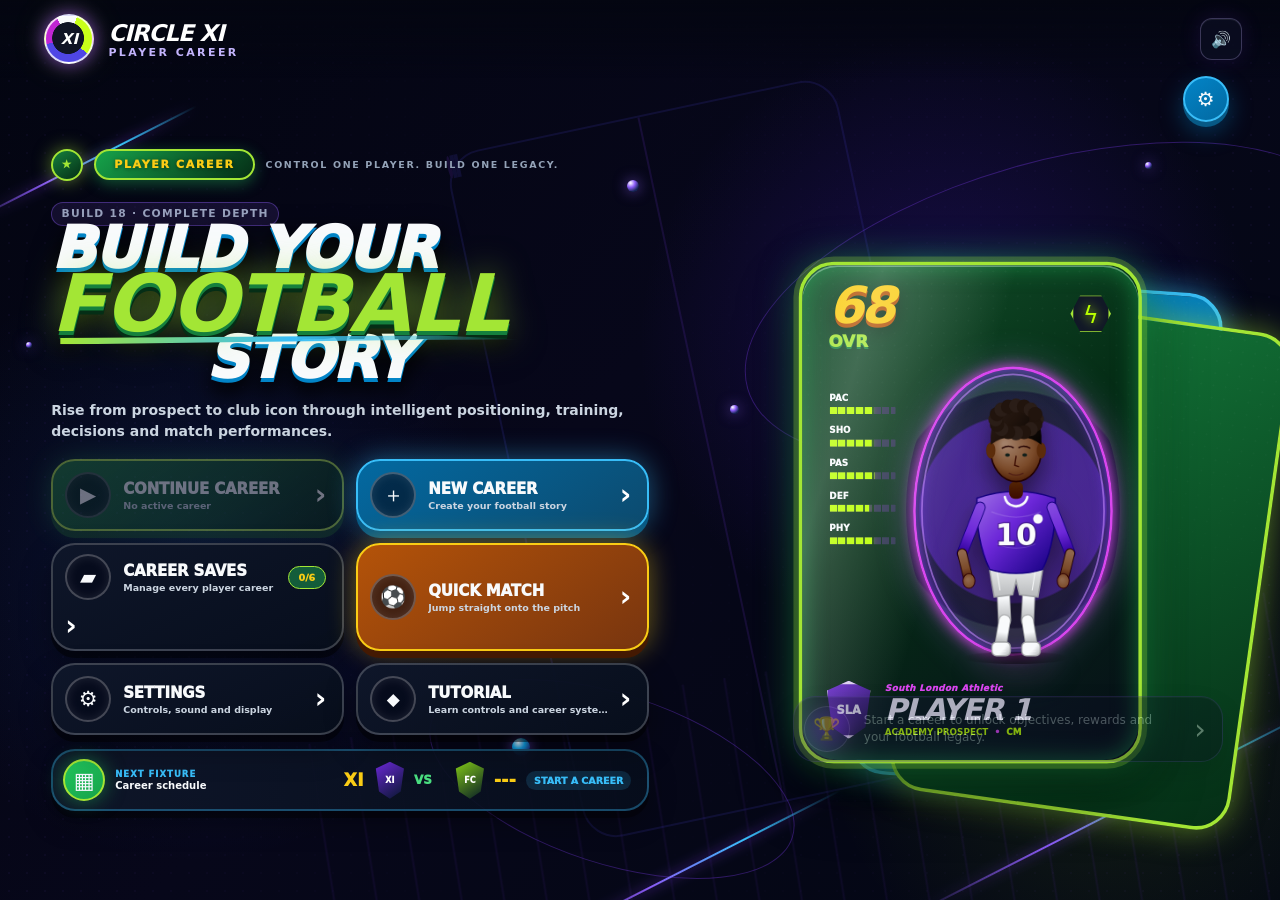
==== commit 861b63f8: "Match engine v47-v48: AI tempo, set pieces, kick-off and keeper fixes Brings the repository up to th" ====
--- a/index.html
+++ b/index.html
@@ -357,6 +357,63 @@
         </div>
         <div id="actionFeedback" class="action-feedback"></div>
         <div id="positionIndicator" class="position-indicator" data-status="good" aria-label="Positioning status"><i aria-hidden="true"></i><div><span>Good position</span></div></div>
+        <div id="matchPenaltyTrainingOverlay" class="match-penalty-training-overlay penalty-training-stage penalty-ui penalty-live-session hidden" aria-label="Match penalty using the Penalty Training system">
+          <div class="match-penalty-training-pitch" aria-hidden="true">
+            <div class="match-penalty-box-line"></div>
+            <div class="full-training-goal match-net-goal detailed-training-goal penalty-training-goal match-penalty-training-goal"><span class="fk-goal-depth-shadow"></span><span class="fk-goal-support fk-support-left"></span><span class="fk-goal-support fk-support-right"></span><span class="fk-net-back"></span><span class="fk-net-roof"></span><span class="fk-net-floor"></span><span class="fk-net-side fk-net-left"></span><span class="fk-net-side fk-net-right"></span><span class="fk-net-impact-cell"></span><span class="fk-net-ripple"></span></div>
+            <div id="matchPenaltyAimPlane" class="match-penalty-aim-plane" aria-label="Penalty target area"></div>
+            <div class="match-penalty-keeper"><i></i><b></b><span class="arm left"></span><span class="arm right"></span><span class="leg left"></span><span class="leg right"></span></div>
+            <div class="training-penalty-spot match-penalty-spot"></div><div class="match-penalty-ball">⚽</div><div class="match-penalty-taker"><span>YOU</span></div>
+          </div>
+          <div class="penalty-compact-hud">
+            <div class="penalty-player-chip"><span>⚽</span><div><small>MATCH PENALTY</small><b>PEN <em id="matchPenHudRating">55</em> · <strong id="matchPenHudTier">DEVELOPING</strong></b></div></div>
+            <div class="penalty-composure-chip"><small>COMPOSURE</small><b id="matchPenHudComposure">55</b></div>
+            <div class="penalty-live-score-chip"><div><span>★★★</span><small>LIVE <b id="matchPenMinute">1'</b></small></div><div><strong id="matchPenTechniqueShort">L</strong><small>SHOT</small></div><div class="penalty-mini-pressure"><small>PRESSURE <b id="matchPenHudPressure">0%</b></small><i><b id="matchPenaltyPressureFill"></b></i></div></div>
+            <button id="matchPenaltyMinimalToggle" class="penalty-hud-icon" title="Minimal HUD">▣</button><button id="matchPenaltyHelpToggle" class="penalty-hud-icon" title="Penalty help">?</button>
+          </div>
+          <div id="matchPenaltyAimCursor" class="penalty-aim-cursor"><i></i><span></span></div>
+          <div class="penalty-aim-label"><b>AIM</b><span id="matchPenAimValue">50 · 17</span><small>WASD</small></div>
+          <div class="training-match-hud penalty-power-hud"><div class="penalty-power-row"><span id="matchPenaltyActionName">Normal</span><strong id="matchPenaltyPowerText">0%</strong></div><div class="training-power-track penalty-power-track"><i id="matchPenaltyPowerFill"></i><span class="penalty-perfect-zone">PERFECT</span><span class="penalty-power-marker"></span></div><small id="matchPenaltyActionGuide">L · hold and release inside PERFECT</small></div>
+          <div class="penalty-technique-selector match-penalty-technique-selector">
+            <button data-match-penalty-technique="shot" class="active"><i class="pen-tech-icon normal">●</i><b>NORMAL</b><small><kbd>L</kbd></small><span class="pen-tech-preview normal">↗</span></button>
+            <button data-match-penalty-technique="finesse"><i class="pen-tech-icon placed">↗</i><b>PLACED</b><small><kbd>J</kbd><em>+</em><kbd>L</kbd></small><span class="pen-tech-preview placed">⌁</span></button>
+            <button data-match-penalty-technique="drivenShot"><i class="pen-tech-icon driven">⇢</i><b>LOW DRIVEN</b><small><kbd>K</kbd><em>+</em><kbd>L</kbd></small><span class="pen-tech-preview driven">→</span></button>
+            <button data-match-penalty-technique="chipShot"><i class="pen-tech-icon panenka">⌒</i><b>PANENKA</b><small><kbd>I</kbd><em>+</em><kbd>L</kbd></small><span class="pen-tech-preview panenka">⌒</span></button>
+          </div>
+          <div class="penalty-help-panel"><header><b>PENALTY CONTROLS</b><small>Same system as Penalty Training</small></header><p>Aim with WASD or arrows. Hold the selected shot control and release inside the green PERFECT zone. Penalties controls accuracy, Composure protects execution under pressure, and the goalkeeper reacts rather than reading your input.</p><div><span><b>L</b> Normal</span><span><b>J + L</b> Placed</span><span><b>K + L</b> Low Driven</span><span><b>I + L</b> Panenka</span></div></div>
+          <div class="penalty-specific-controls"><span><kbd>WASD</kbd> AIM</span><span><kbd>L</kbd> NORMAL</span><span><kbd>J</kbd>+<kbd>L</kbd> PLACED</span><span><kbd>K</kbd>+<kbd>L</kbd> LOW</span><span><kbd>I</kbd>+<kbd>L</kbd> PANENKA</span></div>
+        </div>
+        <div id="matchFreeKickTrainingOverlay" class="match-free-kick-training-overlay free-kick-ui fk-live-session hidden" aria-label="Match free kick using the Free Kick Training system">
+          <div id="matchFreeKickTrainingStage" class="training-game-stage match-free-kick-training-stage" data-drill="freeKickWall">
+            <div class="match-free-kick-training-pitch" aria-hidden="true">
+              <div class="full-training-goal match-net-goal detailed-training-goal free-kick-match-goal match-free-kick-training-goal"><span class="fk-goal-depth-shadow"></span><span class="fk-goal-support fk-support-left"></span><span class="fk-goal-support fk-support-right"></span><span class="fk-net-back"></span><span class="fk-net-roof"></span><span class="fk-net-floor"></span><span class="fk-net-side fk-net-left"></span><span class="fk-net-side fk-net-right"></span><span class="fk-net-impact-cell"></span><span class="fk-net-ripple"></span></div>
+              <div id="matchFreeKickAimPlane" class="match-free-kick-aim-plane" aria-label="Free kick target area"></div>
+              <div id="matchFreeKickAimCursor" class="match-free-kick-aim-cursor"><i></i><span></span></div>
+              <div class="match-free-kick-keeper"><i></i><b></b><span class="arm left"></span><span class="arm right"></span><span class="leg left"></span><span class="leg right"></span></div>
+              <div class="match-free-kick-wall"><span></span><span></span><span></span><span></span></div>
+              <div class="training-free-kick-spot match-free-kick-spot"></div><div class="match-free-kick-ball">⚽</div><div class="match-free-kick-taker"><span>YOU</span></div>
+            </div>
+            <div class="fk-compact-hud">
+              <div class="fk-player-chip"><span>⚽</span><div><small>MATCH FREE KICK</small><b>FK <em id="matchFkHudRating">55</em> · <strong id="matchFkHudTier">DEVELOPING</strong></b></div></div>
+              <div class="fk-objective-chip"><small>OBJECTIVE</small><b id="matchFkHudObjective">Beat the wall and score</b></div>
+              <div class="fk-session-chip"><span>★★★</span><b id="matchFkHudMinute">1'</b><small><i id="matchFkHudTechnique">CURL</i> · <i id="matchFkHudDistance">20m</i></small></div>
+              <button id="matchFkMinimalToggle" class="fk-hud-icon" title="Minimal HUD" aria-label="Toggle minimal free kick HUD">▣</button><button id="matchFkHelpToggle" class="fk-hud-icon" title="Free kick help" aria-label="Free kick help">?</button>
+            </div>
+            <div class="training-match-hud free-kick-match-hud fk-power-hud"><div class="fk-power-row"><span id="matchFkActionName">Curl / Bend</span><strong id="matchFkPowerText">0%</strong></div><div class="training-power-track"><i id="matchFkPowerFill"></i><span class="fk-power-marker" aria-hidden="true"></span></div><small id="matchFkActionGuide">J + L · release inside PERFECT for clean contact</small></div>
+            <div class="fk-initial-aim-guide"><i></i><span></span></div>
+            <div class="free-kick-technique-selector match-free-kick-technique-selector">
+              <button data-match-fk-technique="fkCurl" class="active" aria-label="Curl J plus L"><i class="fk-tech-preview curl"><span></span></i><b>↪ CURL</b><small><kbd>J</kbd><em>+</em><kbd>L</kbd></small></button>
+              <button data-match-fk-technique="fkDip" aria-label="Top spin dip K plus L"><i class="fk-tech-preview dip"><span></span></i><b>⌒ DIP</b><small><kbd>K</kbd><em>+</em><kbd>L</kbd></small></button>
+              <button data-match-fk-technique="fkKnuckle" aria-label="Knuckle I plus L"><i class="fk-tech-preview knuckle"><span></span></i><b>✦ KNUCKLE</b><small><kbd>I</kbd><em>+</em><kbd>L</kbd></small></button>
+              <button data-match-fk-technique="fkLowDriven" aria-label="Low driven select then L"><i class="fk-tech-preview low"><span></span></i><b>⇢ LOW DRIVEN</b><small>SELECT <em>+</em><kbd>L</kbd></small></button>
+              <button data-match-fk-technique="shot" aria-label="Normal free kick L"><i class="fk-tech-preview normal"><span></span></i><b>● NORMAL</b><small><kbd>L</kbd></small></button>
+            </div>
+            <div class="fk-help-panel"><header><b>FREE KICK CONTROLS</b><small>Same system as Free Kick Training</small></header><div><span>↪ <b>Curl</b><em>J + L · bends around the wall</em></span><span>⌒ <b>Dip</b><em>K + L · rises then drops</em></span><span>✦ <b>Knuckle</b><em>I + L · fast unstable flight</em></span><span>⇢ <b>Low Driven</b><em>Select it, then L · beneath the jumping wall</em></span><span>● <b>Normal</b><em>L · direct balanced strike</em></span></div></div>
+            <div class="match-free-kick-aim-label"><b>AIM</b><span id="matchFkAimValue">50 · 22</span><small>WASD / ARROWS · CLICK GOAL</small></div>
+            <div class="match-free-kick-specific-controls"><span><kbd>WASD</kbd> AIM</span><span><kbd>J</kbd>+<kbd>L</kbd> CURL</span><span><kbd>K</kbd>+<kbd>L</kbd> DIP</span><span><kbd>I</kbd>+<kbd>L</kbd> KNUCKLE</span><span><kbd>L</kbd> NORMAL</span></div>
+            <button id="matchFkShootButton" class="match-free-kick-shoot-button"><kbd>L</kbd> HOLD TO SHOOT</button>
+          </div>
+        </div>
         <div id="setPieceMiniGame" class="set-piece-minigame hidden" aria-label="Set-piece mini game">
           <div class="set-piece-shell">
             <header class="set-piece-heading">
@@ -397,10 +454,10 @@
           </div>
         </div>
         <div id="tutorial" class="tutorial hidden">
-          <div class="tutorial-card"><div class="eyebrow">FIRST MATCH</div><h3>Control only your player</h3><p>Move and aim with WASD. Hold and release J to pass, K for a through ball, L to shoot, or I to cross—the longer you hold, the more power you use. Passing and shooting are semi-assisted, while crosses target dangerous teammates; player attributes determine the strength and accuracy of the assistance. Hold Space to jockey without the ball or shield while dribbling. When defending, use K for a standing tackle, L for a sliding tackle and Q for a shoulder challenge. Each challenge now uses situation-based tackle animations. Goalkeepers use J to dive right, L to dive left, K for low middle and I for high middle. Combine J or L with K or I for low and high corner dives. Shift adds driven passes, finesse shots and lofted deliveries. Fouls, cards, free kicks, penalties, first-time actions and substitutions are active.</p><button id="closeTutorial" class="primary-btn"><svg class="btn-icon" viewBox="0 0 24 24" fill="currentColor"><path d="M8 5v14l11-7z"/></svg>Start Match</button></div>
-        </div>
-        <div id="pauseOverlay" class="overlay hidden"><div class="modal"><h2>Match Paused</h2><button id="resumeBtn" class="primary-btn full"><svg class="btn-icon" viewBox="0 0 24 24" fill="currentColor"><path d="M8 5v14l11-7z"/></svg>Resume</button><button id="restartMatchBtn" class="secondary-btn full"><svg class="btn-icon" viewBox="0 0 24 24" fill="none" stroke="currentColor" stroke-width="2" stroke-linecap="round" stroke-linejoin="round"><path d="M20 12a8 8 0 1 1-3-6.2"/><path d="M20 4v5h-5"/></svg>Restart Match</button><button id="quitMatchBtn" class="danger-btn full"><svg class="btn-icon" viewBox="0 0 24 24" fill="none" stroke="currentColor" stroke-width="2" stroke-linecap="round" stroke-linejoin="round"><path d="M9 21H5a2 2 0 0 1-2-2V5a2 2 0 0 1 2-2h4"/><path d="M16 17l5-5-5-5"/><path d="M21 12H9"/></svg>Quit to Career Hub</button></div></div>
-        <div id="subOffOverlay" class="overlay hidden"><div class="modal"><div class="eyebrow">SUBSTITUTION</div><h2 id="subOffTitle">Substituted</h2><p id="subOffReason" style="color:var(--muted);line-height:1.6;margin:0">You have been withdrawn from the match.</p><button id="continueSubOffBtn" class="primary-btn full"><svg class="btn-icon" viewBox="0 0 24 24" fill="none" stroke="currentColor" stroke-width="2" stroke-linecap="round" stroke-linejoin="round"><path d="M5 12h13M13 6l6 6-6 6"/></svg>Continue</button></div></div>
+          <div class="tutorial-card"><div class="eyebrow">FIRST MATCH</div><h3>Control only your player</h3><p>Move and aim with WASD. Hold and release J to pass, K for a through ball, L to shoot, or I to cross—the longer you hold, the more power you use. Passing and shooting are semi-assisted, while crosses target dangerous teammates; player attributes determine the strength and accuracy of the assistance. Hold Space to jockey without the ball or shield while dribbling. When defending, hold I to pressure the ball carrier, use K to block, L for a sliding tackle, and J to send the nearest teammate to press while you cover. Each defensive action uses its own situation-based animation. Goalkeepers use J to dive right, L to dive left, K for low middle and I for high middle. Combine J or L with K or I for low and high corner dives. Shift adds driven passes, finesse shots and lofted deliveries. Fouls, cards, free kicks, penalties, first-time actions and substitutions are active.</p><button id="closeTutorial" class="primary-btn"><svg class="btn-icon" viewBox="0 0 24 24" fill="currentColor"><path d="M8 5v14l11-7z"/></svg>Start Match</button></div>
+        </div>
+        <div id="pauseOverlay" class="overlay hidden"><div class="modal"><h2>Match Paused</h2><button id="resumeBtn" class="primary-btn full"><svg class="btn-icon" viewBox="0 0 24 24" fill="currentColor"><path d="M8 5v14l11-7z"/></svg>Resume</button><button id="simulateMatchBtn" class="secondary-btn full simulate-match-btn"><span class="btn-icon" aria-hidden="true">⏩</span>Simulate to Full Time</button><button id="restartMatchBtn" class="secondary-btn full"><svg class="btn-icon" viewBox="0 0 24 24" fill="none" stroke="currentColor" stroke-width="2" stroke-linecap="round" stroke-linejoin="round"><path d="M20 12a8 8 0 1 1-3-6.2"/><path d="M20 4v5h-5"/></svg>Restart Match</button><button id="quitMatchBtn" class="danger-btn full"><svg class="btn-icon" viewBox="0 0 24 24" fill="none" stroke="currentColor" stroke-width="2" stroke-linecap="round" stroke-linejoin="round"><path d="M9 21H5a2 2 0 0 1-2-2V5a2 2 0 0 1 2-2h4"/><path d="M16 17l5-5-5-5"/><path d="M21 12H9"/></svg>Quit to Career Hub</button></div></div>
+        <div id="subOffOverlay" class="overlay hidden"><div class="modal sub-off-modal"><div class="sub-off-head"><span id="subOffIcon" class="sub-off-icon">↕</span><div><div id="subOffEyebrow" class="eyebrow">SUBSTITUTION</div><h2 id="subOffTitle">Substituted</h2></div></div><p id="subOffReason" class="sub-off-reason">You have been withdrawn from the match.</p><div id="subOffDetails" class="sub-off-details hidden"></div><div id="subOffSwap" class="sub-off-swap hidden"></div><button id="continueSubOffBtn" class="primary-btn full"><svg class="btn-icon" viewBox="0 0 24 24" fill="none" stroke="currentColor" stroke-width="2" stroke-linecap="round" stroke-linejoin="round"><path d="M5 12h13M13 6l6 6-6 6"/></svg>Continue</button></div></div>
         <div id="touchControls" class="touch-controls">
           <div id="joystick" class="joystick"><i id="joystickKnob"></i></div>
           <div class="touch-actions">
--- a/styles.css
+++ b/styles.css
@@ -3673,3 +3673,329 @@
 #trainingGameModal.gym-bench-ui:not(.gym-live-session) #startTrainingGame{min-height:42px!important;border-radius:12px!important;font-size:9px!important}
 #trainingGameModal.gym-bench-ui:not(.gym-live-session) #simulateTrainingGame{min-height:32px!important;border-radius:10px!important;background:rgba(9,39,58,.55)!important;border:1px solid rgba(56,189,248,.18)!important;color:#86a8ba!important;font-size:7.5px!important;box-shadow:none!important}
 @media(max-width:980px){.gym-bench-ui .gym-athlete-stage.bench{width:700px!important;height:405px!important;top:47%!important}.gym-bench-progress{width:min(560px,76vw)!important}.gym-bench-machine-panel{min-width:min(500px,86vw)!important}.gym-bench-setup-focus{width:225px!important}.gym-bench-ui .gym-load-selector{width:168px!important}}
+
+/* ========================================================================== */
+/* PERFORMANCE GYM / PHYSICAL — AGILITY FLEX-POLE REVAMP V16                */
+/* ========================================================================== */
+#trainingGameModal.agility-ui .training-game-wrap{background:linear-gradient(160deg,#06141d 0%,#071d23 42%,#07161b 100%);border-color:rgba(94,234,212,.24)}
+#trainingGameModal.agility-ui .training-game-header{background:linear-gradient(90deg,rgba(4,21,28,.97),rgba(4,34,35,.93));border-bottom:1px solid rgba(94,234,212,.18)}
+#trainingGameModal.agility-ui .training-game-header h2{color:#ecfeff;letter-spacing:.025em}
+#trainingGameModal.agility-ui #trainingGameHelp{max-width:760px;color:#a5f3fc}
+#trainingGameStage[data-drill="agility"]{--ag-cyan:#5eead4;--ag-green:#86efac;--ag-orange:#fdba74;--ag-red:#fb7185;overflow:hidden;background:linear-gradient(180deg,#071b20 0 18%,#0e342f 18% 100%)}
+#trainingGameStage[data-drill="agility"] .training-environment{background:linear-gradient(180deg,rgba(7,20,27,.93) 0 12%,rgba(17,63,53,.95) 12% 100%)}
+#trainingGameStage[data-drill="agility"] .training-fence{opacity:.32;filter:saturate(.65)}
+#trainingGameStage[data-drill="agility"] .equipment-rack,
+#trainingGameStage[data-drill="agility"] .ball-crate,
+#trainingGameStage[data-drill="agility"] .coach-marker{opacity:.32;filter:saturate(.6)}
+.agility-training-zone{position:absolute;inset:10% 5% 8%;border-radius:26px;background:linear-gradient(90deg,rgba(9,76,60,.19),rgba(20,83,45,.13)),repeating-linear-gradient(90deg,rgba(255,255,255,.018) 0 2px,transparent 2px 70px);border:1px solid rgba(167,243,208,.09);box-shadow:inset 0 0 60px rgba(5,46,22,.15);pointer-events:none}
+.agility-training-zone:before{content:"";position:absolute;inset:9% 2%;border-top:1px dashed rgba(167,243,208,.16);border-bottom:1px dashed rgba(167,243,208,.16)}
+.agility-zone-label{position:absolute;left:50%;top:4%;transform:translateX(-50%);display:flex;flex-direction:column;align-items:center;gap:2px;color:rgba(207,250,254,.42);letter-spacing:.17em;text-transform:uppercase;white-space:nowrap}
+.agility-zone-label small{font-size:8px;font-weight:800}.agility-zone-label b{font-size:11px;color:rgba(153,246,228,.54)}
+.agility-start-line,.agility-finish-line{position:absolute;top:50%;transform:translateY(-50%);height:62%;display:flex;align-items:center;justify-content:center;writing-mode:vertical-rl;text-orientation:mixed;font-size:8px;font-weight:900;letter-spacing:.16em;color:rgba(207,250,254,.52);border-left:2px dashed rgba(94,234,212,.28);text-transform:uppercase}
+.agility-start-line{left:5%}.agility-finish-line{right:4%;border-left-color:rgba(134,239,172,.42);color:rgba(187,247,208,.65)}
+.agility-lane-edge{position:absolute;left:7%;right:6%;height:1px;border-top:1px dashed rgba(94,234,212,.12)}.agility-lane-edge.top{top:18%}.agility-lane-edge.bottom{bottom:18%}
+
+/* Tall bendable slalom sticks: base stays fixed, shaft springs from the bottom. */
+#trainingGameStage[data-drill="agility"] .agility-flex-pole{position:absolute;width:8px;height:102px;margin:0;transform:translate(-50%,-94%) rotate(var(--pole-bend,0deg));transform-origin:50% 94%;border-radius:6px 6px 3px 3px;background:linear-gradient(90deg,#0f766e 0 18%,#5eead4 26% 48%,#ccfbf1 52% 66%,#14b8a6 72% 100%);box-shadow:0 0 0 1px rgba(4,47,46,.55),0 7px 13px rgba(0,0,0,.24),0 0 15px rgba(45,212,191,.14);z-index:19;transition:filter .14s ease,box-shadow .14s ease;pointer-events:none}
+#trainingGameStage[data-drill="agility"] .agility-flex-pole:before{content:"";position:absolute;left:50%;bottom:-5px;width:24px;height:9px;transform:translateX(-50%);border-radius:50%;background:radial-gradient(ellipse at 50% 35%,#334155 0 36%,#111827 38% 72%,#020617 74%);box-shadow:0 3px 8px rgba(0,0,0,.4);z-index:-1}
+#trainingGameStage[data-drill="agility"] .agility-flex-pole:after{content:"";position:absolute;left:1px;top:5px;width:2px;height:78%;border-radius:2px;background:linear-gradient(rgba(255,255,255,.7),rgba(255,255,255,.04));opacity:.58}
+#trainingGameStage[data-drill="agility"] .agility-flex-pole i{position:absolute;left:-1px;right:-1px;top:24%;height:7px;background:#f8fafc;border-top:1px solid rgba(15,23,42,.22);border-bottom:1px solid rgba(15,23,42,.22);box-shadow:0 28px 0 #f8fafc}
+#trainingGameStage[data-drill="agility"] .agility-flex-pole b{position:absolute;left:50%;bottom:-7px;width:32px;height:8px;transform:translateX(-50%);border-radius:50%;background:rgba(0,0,0,.25);filter:blur(3px);z-index:-2}
+#trainingGameStage[data-drill="agility"] .agility-flex-pole.wobbling{filter:brightness(1.13) saturate(1.15);box-shadow:0 0 0 1px rgba(45,212,191,.55),0 8px 14px rgba(0,0,0,.28),0 0 19px rgba(94,234,212,.34)}
+#trainingGameStage[data-drill="agility"] .agility-flex-pole.contacted{background:linear-gradient(90deg,#9a3412,#fb923c 28%,#fed7aa 54%,#ea580c 76%);box-shadow:0 0 18px rgba(251,146,60,.26)}
+
+.agility-route-target{width:22px!important;height:22px!important;transform:translate(-50%,-50%)!important;border:2px solid rgba(94,234,212,.72)!important;background:rgba(15,118,110,.12)!important;border-radius:50%!important;box-shadow:0 0 0 6px rgba(45,212,191,.07),0 0 18px rgba(94,234,212,.25)!important;animation:agilityTargetPulse 1s ease-in-out infinite;z-index:11!important}
+.agility-route-target i{position:absolute;inset:5px;border-radius:50%;background:#5eead4;box-shadow:0 0 12px #2dd4bf}.agility-route-target b{position:absolute;left:50%;top:26px;transform:translateX(-50%);font-size:7px;white-space:nowrap;color:#ccfbf1;letter-spacing:.08em;background:rgba(2,13,17,.76);padding:3px 6px;border-radius:8px}
+.agility-route-target.finish{width:32px!important;height:32px!important;border-color:#86efac!important;box-shadow:0 0 0 7px rgba(134,239,172,.08),0 0 25px rgba(134,239,172,.32)!important}.agility-route-target.finish i{background:#86efac;box-shadow:0 0 14px #4ade80}.agility-route-target.finish b{color:#dcfce7}
+@keyframes agilityTargetPulse{0%,100%{scale:1;opacity:.8}50%{scale:1.12;opacity:1}}
+
+.agility-compact-hud{position:absolute;z-index:42;top:14px;left:18px;right:18px;display:flex;justify-content:space-between;align-items:flex-start;pointer-events:none}
+.agility-player-chip,.agility-session-chip{background:linear-gradient(135deg,rgba(2,18,23,.93),rgba(6,37,38,.88));border:1px solid rgba(94,234,212,.19);box-shadow:0 12px 30px rgba(0,0,0,.18);backdrop-filter:blur(9px)}
+.agility-player-chip{display:flex;gap:10px;align-items:center;padding:9px 13px;border-radius:14px}.agility-player-chip>span{display:grid;place-items:center;width:34px;height:34px;border-radius:11px;background:rgba(45,212,191,.12);font-size:20px}.agility-player-chip div{display:grid;gap:1px}.agility-player-chip small{font-size:8px;color:#5eead4;font-weight:900;letter-spacing:.16em}.agility-player-chip b{font-size:12px;color:#f0fdfa}.agility-player-chip em{font-size:7px;color:#94a3b8;font-style:normal;letter-spacing:.08em}
+.agility-session-chip{display:flex;border-radius:14px;overflow:hidden}.agility-session-chip span{min-width:64px;padding:8px 9px;text-align:center;border-left:1px solid rgba(148,163,184,.10)}.agility-session-chip span:first-child{border-left:0}.agility-session-chip small{display:block;font-size:7px;color:#64748b;font-weight:900;letter-spacing:.12em}.agility-session-chip b{display:block;margin-top:2px;color:#ecfeff;font-size:12px}
+.agility-progress-panel{position:absolute;z-index:43;left:50%;top:78px;width:min(650px,61%);transform:translateX(-50%);padding:7px 12px 10px;border-radius:13px;background:rgba(2,15,20,.82);border:1px solid rgba(94,234,212,.14);backdrop-filter:blur(8px);pointer-events:none}.agility-progress-panel>div{display:flex;align-items:center;gap:9px;margin-bottom:7px}.agility-progress-panel small{font-size:7px;color:#64748b;letter-spacing:.14em;font-weight:900}.agility-progress-panel>div>b{font-size:10px;color:#ccfbf1}.agility-progress-panel>div>strong{margin-left:auto;font-size:8px;color:#67e8f9}.agility-progress-panel>div>strong[data-tone="success"]{color:#86efac}.agility-progress-panel>div>strong[data-tone="warn"]{color:#fdba74}
+.agility-progress-panel section{position:relative;height:15px;display:flex;align-items:center;justify-content:space-between}.agility-progress-panel section:before{content:"";position:absolute;left:7px;right:7px;top:50%;height:3px;transform:translateY(-50%);border-radius:3px;background:#102d31}.agility-progress-panel section>i{position:absolute;left:7px;top:50%;height:3px;width:0;transform:translateY(-50%);border-radius:3px;background:linear-gradient(90deg,#14b8a6,#86efac);transition:width .25s ease}.agility-progress-panel section span{position:relative;display:grid;place-items:center;width:15px;height:15px;border-radius:50%;background:#0f2930;border:1px solid #28505a;color:#64748b}.agility-progress-panel section span b{font-size:7px}.agility-progress-panel section span.active{border-color:#5eead4;color:#ecfeff;box-shadow:0 0 11px rgba(94,234,212,.35)}.agility-progress-panel section span.done{background:#0f766e;border-color:#5eead4;color:#fff}.agility-progress-panel section span.hit{background:#9a3412;border-color:#fdba74}.agility-progress-panel section span.finish{border-radius:5px;color:#86efac}.agility-progress-panel section span.finish.active{background:#166534;border-color:#86efac;box-shadow:0 0 13px rgba(134,239,172,.35)}
+.agility-feedback{position:absolute;z-index:45;left:50%;top:126px;transform:translate(-50%,-8px);opacity:0;padding:7px 14px;border-radius:999px;background:rgba(2,15,20,.88);border:1px solid rgba(94,234,212,.18);font-size:9px;font-weight:950;letter-spacing:.08em;color:#cffafe;pointer-events:none;transition:.16s ease}.agility-feedback.show{opacity:1;transform:translate(-50%,0)}.agility-feedback[data-tone="success"]{color:#bbf7d0;border-color:rgba(74,222,128,.35)}.agility-feedback[data-tone="warn"]{color:#fed7aa;border-color:rgba(251,146,60,.38)}.agility-feedback[data-tone="objective"]{color:#a5f3fc;border-color:rgba(34,211,238,.35)}
+.agility-control-dock{position:absolute;z-index:44;left:50%;bottom:13px;transform:translateX(-50%);display:flex;align-items:stretch;gap:6px;padding:5px;border-radius:14px;background:rgba(2,15,20,.85);border:1px solid rgba(94,234,212,.14);box-shadow:0 9px 24px rgba(0,0,0,.23);backdrop-filter:blur(8px);pointer-events:none}.agility-control-dock>span{display:flex;align-items:center;gap:7px;padding:6px 10px;border-radius:10px;background:rgba(15,118,110,.09)}.agility-control-dock kbd{min-width:38px;text-align:center;padding:5px 7px;border-radius:7px;background:#102b31;border:1px solid #275661;color:#ecfeff;font-size:9px;box-shadow:inset 0 -2px rgba(0,0,0,.28)}.agility-control-dock span b{font-size:8px;color:#99f6e4;letter-spacing:.08em}.agility-control-dock>div{display:grid;place-items:center;padding:4px 13px;min-width:145px}.agility-control-dock>div small{font-size:7px;color:#64748b;letter-spacing:.09em}.agility-control-dock>div b{font-size:9px;color:#f0fdfa}
+#trainingGameModal.agility-ui .training-game-score{opacity:.55}#trainingGameModal.agility-live .training-game-score{opacity:.22}
+#trainingGameModal.agility-ui #trainingGamePrompt{display:none}
+#trainingGameStage[data-drill="agility"] .training-shared-engine-canvas{z-index:24}
+#trainingGameStage[data-drill="agility"] .controlled-training-ball{display:none!important;z-index:25}
+
+.agility-results-summary{margin:14px 0;padding:16px;border-radius:18px;background:linear-gradient(135deg,rgba(6,78,59,.14),rgba(8,47,73,.12));border:1px solid rgba(94,234,212,.18)}.agility-results-summary header{display:flex;justify-content:space-between;gap:18px;align-items:center}.agility-results-summary header small{font-size:8px;color:#5eead4;font-weight:900;letter-spacing:.14em}.agility-results-summary header h4{margin:3px 0;color:#ecfeff}.agility-results-summary header p{margin:0;color:#94a3b8;font-size:10px}.agility-results-summary header>b{font-size:28px;color:#86efac;text-align:center}.agility-results-summary header>b small{display:block;color:#64748b;font-size:7px}.agility-result-metrics{display:grid;grid-template-columns:repeat(5,1fr);gap:7px;margin-top:13px}.agility-result-metrics span{display:grid;place-items:center;gap:2px;min-height:62px;border-radius:12px;background:rgba(2,20,25,.6);border:1px solid rgba(148,163,184,.09);font-size:12px}.agility-result-metrics b{font-size:15px;color:#f0fdfa}.agility-result-metrics small{font-size:7px;color:#64748b;text-transform:uppercase;letter-spacing:.07em}.agility-grade-note{display:flex;justify-content:space-between;margin-top:11px;padding-top:10px;border-top:1px solid rgba(148,163,184,.09);font-size:8px}.agility-grade-note strong{color:#86efac}.agility-grade-note span{color:#94a3b8}
+
+@media(max-width:900px){.agility-compact-hud{left:8px;right:8px;top:8px}.agility-player-chip{padding:7px 9px}.agility-player-chip em{display:none}.agility-session-chip span{min-width:50px;padding:7px 6px}.agility-progress-panel{top:67px;width:72%}.agility-control-dock{bottom:7px}.agility-result-metrics{grid-template-columns:repeat(3,1fr)}}
+#trainingGameModal.agility-live .training-game-layout{grid-template-columns:1fr}
+#trainingGameModal.agility-live .training-game-layout>aside{display:none}
+#trainingGameModal.agility-live .training-game-shell{width:min(1180px,96vw)}
+#trainingGameModal.agility-live .training-game-stage{height:min(650px,76vh)}
+
+
+#trainingGameStage[data-drill="agility"] .agility-flex-pole{will-change:top,transform}
+#trainingGameStage[data-drill="agility"] .agility-flex-pole:not(.contacted){filter:saturate(1.04)}
+#trainingGameStage[data-drill="agility"] .agility-session-chip span:nth-child(2) b{color:#a7f3d0;min-width:74px}
+@media(max-width:1080px){.agility-player-chip em{display:none}.agility-session-chip span{min-width:56px;padding:7px 6px}.agility-progress-panel{width:68%}}
+
+/* Agility V18: pole-contact point penalties */
+#trainingGameStage[data-drill="agility"] #agilityHudScore.pole-penalty{color:#fb7185!important;animation:agilityPenaltyFlash .48s ease;}
+@keyframes agilityPenaltyFlash{0%{transform:scale(1);text-shadow:none}25%{transform:scale(1.22);text-shadow:0 0 14px rgba(251,113,133,.85)}100%{transform:scale(1);text-shadow:none}}
+.agility-penalty-summary{display:flex;align-items:center;gap:10px;margin-top:10px;padding:9px 12px;border-radius:11px;background:rgba(127,29,29,.16);border:1px solid rgba(251,113,133,.22)}
+.agility-penalty-summary span{font-size:8px;font-weight:950;letter-spacing:.1em;color:#fda4af}.agility-penalty-summary b{margin-left:auto;color:#fb7185;font-size:14px}.agility-penalty-summary small{font-size:7px;color:#94a3b8}
+
+/* Performance Gym Race V19 */
+#trainingGameModal.race-ui .training-game-shell{width:min(1280px,97vw)}
+#trainingGameModal.race-ui .training-game-stage{height:min(680px,76vh);min-height:570px;overflow:hidden;border-color:#e2e8f0!important;background:linear-gradient(180deg,#142234 0 18%,#8b3f2b 18% 100%)!important;box-shadow:inset 0 0 0 1px rgba(255,255,255,.12),0 24px 55px rgba(0,0,0,.35)}
+#trainingGameModal.race-ui .training-game-stage:before,#trainingGameModal.race-ui .training-game-stage:after,#trainingGameModal.race-ui .training-game-pitch:after{display:none!important}
+#trainingGameStage[data-drill="repeatSprints"] .training-fence,#trainingGameStage[data-drill="repeatSprints"] .equipment-rack,#trainingGameStage[data-drill="repeatSprints"] .ball-crate,#trainingGameStage[data-drill="repeatSprints"] .coach-marker{display:none!important}
+#trainingGameStage[data-drill="repeatSprints"] .training-environment{position:absolute;inset:0;background:#162437;z-index:2}
+.performance-race-track{position:absolute;inset:0;overflow:hidden;background:linear-gradient(180deg,#192a3e 0 18%,#2f684b 18% 28%,#9c4b36 28% 88%,#315e45 88% 100%)}
+.race-stand{position:absolute;left:0;right:0;top:0;height:19%;display:flex;align-items:center;gap:12px;padding:0 28px;background:linear-gradient(180deg,#0c1726,#1d3147);border-bottom:3px solid #cbd5e1;box-shadow:0 8px 18px rgba(0,0,0,.22);color:#e2e8f0}
+.race-stand:before{content:"";position:absolute;inset:8px 16px auto;height:36px;background:repeating-linear-gradient(90deg,rgba(255,255,255,.08) 0 11px,transparent 11px 22px);opacity:.65}
+.race-stand small{position:relative;font:900 8px system-ui;letter-spacing:.18em;color:#67e8f9}.race-stand b{position:relative;font:950 18px system-ui;letter-spacing:.08em}.race-stand span{position:relative;margin-left:auto;font:800 8px system-ui;letter-spacing:.14em;color:#94a3b8}
+.race-track-surface{position:absolute;left:2%;right:2%;top:24%;bottom:13%;border-radius:12px;background:#a94f38;border:2px solid #d7c9bd;box-shadow:inset 0 0 0 2px rgba(0,0,0,.14),0 8px 18px rgba(0,0,0,.28);overflow:hidden}
+.race-track-surface:before{content:"";position:absolute;inset:0;background:repeating-linear-gradient(90deg,transparent 0 69px,rgba(255,255,255,.035) 70px 71px),linear-gradient(180deg,rgba(255,255,255,.02),rgba(0,0,0,.05));pointer-events:none}
+.race-lane{position:absolute;left:0;right:0;height:16.666%;border-top:1.5px solid rgba(255,255,255,.78);pointer-events:none}.race-lane b{position:absolute;left:8px;top:50%;transform:translateY(-50%);width:19px;height:19px;display:grid;place-items:center;border-radius:50%;background:rgba(73,28,18,.65);border:1px solid rgba(255,255,255,.45);color:#fff;font:900 8px system-ui}.race-lane.lane-1{top:0}.race-lane.lane-2{top:16.666%}.race-lane.lane-3{top:33.333%}.race-lane.lane-4{top:50%}.race-lane.lane-5{top:66.666%}.race-lane.lane-6{top:83.333%;border-bottom:1.5px solid rgba(255,255,255,.78)}
+.race-start-line,.race-finish-line{position:absolute;top:0;bottom:0;width:5px;background:#f8fafc;box-shadow:0 0 0 1px rgba(15,23,42,.22)}.race-start-line{left:11%}.race-finish-line{right:8%;background:repeating-linear-gradient(180deg,#fff 0 8px,#111827 8px 16px)}
+.race-distance-marks{position:absolute;left:11%;right:8%;bottom:3px;display:flex;justify-content:space-between;color:rgba(255,255,255,.55);font:900 7px system-ui;letter-spacing:.08em}.race-distance-marks span:first-child,.race-distance-marks span:last-child{color:#fff}
+.race-track-infield{position:absolute;left:2%;right:2%;bottom:2%;height:8%;display:flex;align-items:center;padding:0 22px;border-radius:10px;background:linear-gradient(90deg,#285c43,#367653);border:1px solid rgba(167,243,208,.18);overflow:hidden}.race-track-infield span{font:900 8px system-ui;letter-spacing:.14em;color:#bbf7d0}.race-track-infield i{width:20px;height:20px;margin-left:22px;border:2px solid rgba(255,255,255,.2);border-radius:50%}
+.race-training-canvas{position:absolute;inset:0;width:100%;height:100%;z-index:24;pointer-events:none;filter:drop-shadow(0 8px 5px rgba(0,0,0,.34))}
+.race-top-hud{position:absolute;z-index:42;left:17px;right:17px;top:13px;display:flex;justify-content:space-between;align-items:flex-start;pointer-events:none}.race-player-card,.race-live-stats{background:linear-gradient(135deg,rgba(5,15,28,.95),rgba(18,38,54,.9));border:1px solid rgba(103,232,249,.18);box-shadow:0 12px 32px rgba(0,0,0,.23);backdrop-filter:blur(10px)}.race-player-card{display:flex;align-items:center;gap:10px;padding:9px 13px;border-radius:14px}.race-player-card>span{display:grid;place-items:center;width:34px;height:34px;border-radius:11px;background:rgba(34,211,238,.1);font-size:19px}.race-player-card div{display:grid;gap:1px}.race-player-card small{font-size:7px;color:#67e8f9;font-weight:950;letter-spacing:.15em}.race-player-card b{font-size:12px;color:#f8fafc}.race-player-card em{font-style:normal;font-size:7px;color:#94a3b8;letter-spacing:.07em}.race-live-stats{display:flex;border-radius:14px;overflow:hidden}.race-live-stats span{min-width:82px;padding:8px 10px;text-align:center;border-left:1px solid rgba(148,163,184,.1)}.race-live-stats span:first-child{border-left:0}.race-live-stats small{display:block;font-size:7px;color:#64748b;font-weight:950;letter-spacing:.12em}.race-live-stats b{display:block;margin-top:2px;font-size:12px;color:#f8fafc}.race-live-stats span:nth-child(2) b{color:#a5f3fc}
+.race-distance-selector{position:absolute;z-index:41;left:50%;top:86px;transform:translateX(-50%);width:min(620px,64%);padding:10px 12px;border-radius:15px;background:rgba(5,15,28,.9);border:1px solid rgba(148,163,184,.16);box-shadow:0 12px 30px rgba(0,0,0,.22);backdrop-filter:blur(9px);text-align:center}.race-distance-selector>small{font-size:7px;color:#94a3b8;font-weight:950;letter-spacing:.15em}.race-distance-selector>div{display:grid;grid-template-columns:repeat(3,1fr);gap:6px;margin-top:7px}.race-distance-selector button{display:grid;gap:2px;padding:8px;border-radius:10px;background:#0f2030;border:1px solid #31465b;color:#cbd5e1;cursor:pointer;transition:.14s}.race-distance-selector button b{font-size:13px}.race-distance-selector button span{font-size:6px;color:#718096;letter-spacing:.07em}.race-distance-selector button.active{background:linear-gradient(135deg,#0e7490,#155e75);border-color:#67e8f9;color:#ecfeff;box-shadow:0 0 0 1px rgba(103,232,249,.16),0 6px 15px rgba(6,182,212,.15)}.race-distance-selector button.active span{color:#cffafe}.race-distance-selector p{margin:6px 0 0;font-size:8px;color:#64748b}.race-distance-selector strong{color:#facc15}
+.race-progress{position:absolute;z-index:42;left:50%;top:170px;transform:translateX(-50%);width:min(650px,64%);padding:7px 12px 10px;border-radius:13px;background:rgba(5,15,28,.82);border:1px solid rgba(103,232,249,.13);pointer-events:none}.race-progress>div{display:flex;align-items:center;gap:9px;margin-bottom:7px}.race-progress small{font-size:7px;color:#64748b;font-weight:950;letter-spacing:.14em}.race-progress b{font-size:10px;color:#e0f2fe}.race-progress strong{margin-left:auto;font-size:8px;color:#67e8f9}.race-progress strong[data-tone="good"]{color:#86efac}.race-progress strong[data-tone="warn"]{color:#fbbf24}.race-progress section{position:relative;height:14px;border-radius:999px;background:#172b3a;overflow:visible}.race-progress section>i{position:absolute;left:0;top:0;bottom:0;width:0;border-radius:inherit;background:linear-gradient(90deg,#0891b2,#22d3ee,#86efac);box-shadow:0 0 12px rgba(34,211,238,.26);transition:width .12s linear}.race-progress section span{position:absolute;top:17px;font:850 6px system-ui;color:#64748b;letter-spacing:.1em}.race-progress .start{left:0}.race-progress .finish{right:0;color:#cbd5e1}
+.race-control-dock{position:absolute;z-index:45;left:50%;bottom:13px;transform:translateX(-50%);display:flex;align-items:stretch;gap:6px;padding:5px;border-radius:15px;background:rgba(5,15,28,.9);border:1px solid rgba(103,232,249,.15);box-shadow:0 12px 30px rgba(0,0,0,.3);backdrop-filter:blur(9px)}.race-control-dock button{min-width:100px;display:flex;align-items:center;gap:8px;padding:7px 10px;border-radius:11px;background:#102333;border:1px solid #2f485d;color:#f8fafc;cursor:pointer}.race-control-dock button kbd{display:grid;place-items:center;width:31px;height:31px;border-radius:8px;background:#071522;border:1px solid #426077;box-shadow:inset 0 -3px rgba(0,0,0,.28);font-weight:950}.race-control-dock button span{font-size:7px;color:#a5f3fc;font-weight:950;letter-spacing:.07em}.race-control-dock button.pressed{transform:translateY(2px);border-color:#67e8f9;background:#123b4a;box-shadow:0 0 14px rgba(34,211,238,.22)}.race-control-dock>div{min-width:190px;display:grid;place-items:center;padding:4px 13px}.race-control-dock>div small{font-size:7px;color:#64748b;font-weight:950;letter-spacing:.1em}.race-control-dock>div>b{font-size:16px;color:#f8fafc}.race-control-dock em{font-style:normal;font-size:7px;color:#94a3b8}.race-control-dock em strong{color:#a5f3fc}
+#trainingGameModal.race-ui #trainingGamePrompt{display:none}#trainingGameModal.race-ui .training-game-score{opacity:.55}#trainingGameModal.race-ui.race-live-session .training-game-layout{grid-template-columns:1fr}#trainingGameModal.race-ui.race-live-session .training-game-layout>aside{display:none!important}#trainingGameModal.race-ui.race-live-session .training-game-shell{width:min(1320px,98vw)}#trainingGameModal.race-ui.race-live-session .race-distance-selector{display:none}#trainingGameModal.race-ui.race-live-session .race-progress{top:82px;width:min(690px,58%)}#trainingGameModal.race-ui.race-live-session .training-game-stage{height:min(720px,79vh)}
+.race-results-summary{margin:14px 0;padding:16px;border-radius:18px;background:linear-gradient(135deg,rgba(8,47,73,.18),rgba(20,83,45,.11));border:1px solid rgba(103,232,249,.18)}.race-results-summary header{display:flex;justify-content:space-between;gap:18px;align-items:center}.race-results-summary header small{font-size:8px;color:#67e8f9;font-weight:950;letter-spacing:.14em}.race-results-summary header h4{margin:3px 0;color:#ecfeff}.race-results-summary header p{margin:0;color:#94a3b8;font-size:10px;max-width:690px}.race-results-summary header>b{font-size:28px;color:#a5f3fc;text-align:center}.race-results-summary header>b small{display:block;color:#64748b;font-size:7px}.race-result-metrics{display:grid;grid-template-columns:repeat(5,1fr);gap:7px;margin-top:13px}.race-result-metrics span{display:grid;place-items:center;gap:2px;min-height:62px;border-radius:12px;background:rgba(2,20,30,.58);border:1px solid rgba(148,163,184,.09)}.race-result-metrics b{font-size:14px;color:#f8fafc}.race-result-metrics small{font-size:7px;color:#64748b;text-transform:uppercase;letter-spacing:.07em}.race-leaderboard-results{display:grid;grid-template-columns:repeat(3,1fr);gap:5px;margin-top:10px}.race-leaderboard-results span{display:grid;grid-template-columns:22px 1fr auto;align-items:center;gap:6px;padding:7px 9px;border-radius:9px;background:rgba(15,23,42,.55);border:1px solid rgba(148,163,184,.08)}.race-leaderboard-results span.you{border-color:rgba(103,232,249,.35);background:rgba(8,145,178,.12)}.race-leaderboard-results b{color:#facc15}.race-leaderboard-results em{font-style:normal;font-size:8px;color:#cbd5e1}.race-leaderboard-results strong{font-size:9px;color:#f8fafc}.race-pb-banner{margin-top:10px;padding:9px 12px;border-radius:10px;background:rgba(133,77,14,.18);border:1px solid rgba(250,204,21,.25);color:#fde68a;font:900 9px system-ui;letter-spacing:.08em;text-align:center}
+@media(max-width:900px){#trainingGameModal.race-ui .training-game-stage{min-height:530px}.race-top-hud{left:8px;right:8px;top:8px}.race-player-card em{display:none}.race-live-stats span{min-width:60px;padding:7px 6px}.race-distance-selector{top:78px;width:82%}.race-progress{top:162px;width:82%}.race-control-dock{bottom:7px}.race-control-dock button{min-width:78px}.race-control-dock>div{min-width:135px}.race-result-metrics{grid-template-columns:repeat(3,1fr)}.race-leaderboard-results{grid-template-columns:1fr 1fr}}
+
+/* Race V23: scrolling world camera. Static start/finish overlays are setup-only;
+   live distance/finish markers are rendered in world space by the race canvas. */
+#trainingGameModal.race-ui.race-live-session .race-start-line,
+#trainingGameModal.race-ui.race-live-session .race-finish-line,
+#trainingGameModal.race-ui.race-live-session .race-distance-marks{opacity:0!important}
+#trainingGameModal.race-ui.race-live-session .race-track-surface:before{
+  background-position:var(--race-scroll,0px) 0,0 0;
+  transition:none;
+}
+#trainingGameModal.race-ui.race-live-session .race-training-canvas{filter:drop-shadow(0 9px 6px rgba(0,0,0,.34))}
+
+
+/* Race V24 — Match-model readability + broadcast HUD polish */
+#trainingGameModal.race-ui.race-live-session .training-game-stage{height:min(760px,82vh)}
+#trainingGameModal.race-ui.race-live-session .race-progress{top:78px;width:min(640px,54%);padding:6px 11px 9px;background:rgba(5,15,28,.86)}
+#trainingGameModal.race-ui.race-live-session .race-top-hud{top:10px;left:14px;right:14px}
+#trainingGameModal.race-ui.race-live-session .race-player-card{padding:8px 11px;border-radius:12px}
+#trainingGameModal.race-ui.race-live-session .race-player-card>span{width:30px;height:30px;font-size:16px}
+#trainingGameModal.race-ui.race-live-session .race-live-stats span{min-width:78px;padding:7px 9px}
+#trainingGameModal.race-ui.race-live-session .race-control-dock{bottom:10px;padding:4px;border-radius:13px;gap:4px}
+#trainingGameModal.race-ui.race-live-session .race-control-dock button{min-width:86px;padding:6px 8px}
+#trainingGameModal.race-ui.race-live-session .race-control-dock button kbd{width:29px;height:29px}
+#trainingGameModal.race-ui.race-live-session .race-control-dock>div{min-width:175px;padding:3px 10px}
+.race-mini-leaderboard{display:none;position:absolute;z-index:46;right:15px;top:128px;width:132px;padding:8px;border-radius:13px;background:rgba(5,15,28,.86);border:1px solid rgba(103,232,249,.16);box-shadow:0 12px 28px rgba(0,0,0,.24);backdrop-filter:blur(8px);pointer-events:none}
+.race-live-session .race-mini-leaderboard{display:grid;gap:3px}.race-mini-leaderboard>small{font:950 7px system-ui;letter-spacing:.14em;color:#67e8f9;padding:0 3px 3px}.race-mini-leaderboard span{display:grid;grid-template-columns:17px 1fr auto;align-items:center;gap:4px;padding:4px 5px;border-radius:7px;background:rgba(15,23,42,.52);border:1px solid rgba(148,163,184,.07)}.race-mini-leaderboard span.you{background:rgba(8,145,178,.16);border-color:rgba(103,232,249,.35)}.race-mini-leaderboard b{font:950 8px system-ui;color:#facc15}.race-mini-leaderboard em{font:900 7px system-ui;color:#e2e8f0;font-style:normal;overflow:hidden;text-overflow:ellipsis}.race-mini-leaderboard strong{font:800 6.5px system-ui;color:#94a3b8}
+#trainingGameStage[data-drill="repeatSprints"] .race-track-surface{background:linear-gradient(180deg,#b85b42,#a84d37 48%,#9d4633);border-color:#eee2d8}
+#trainingGameStage[data-drill="repeatSprints"] .race-track-surface:before{background:radial-gradient(circle at 20% 30%,rgba(255,255,255,.05) 0 1px,transparent 1.2px) 0 0/17px 13px,repeating-linear-gradient(90deg,transparent 0 69px,rgba(255,255,255,.035) 70px 71px),linear-gradient(180deg,rgba(255,255,255,.025),rgba(0,0,0,.055));opacity:.95}
+#trainingGameStage[data-drill="repeatSprints"] .race-lane{border-top-width:1.7px}
+#trainingGameStage[data-drill="repeatSprints"] .race-lane b{left:7px;width:21px;height:21px;background:rgba(62,22,15,.76);box-shadow:0 2px 7px rgba(0,0,0,.22)}
+@media(max-width:900px){.race-mini-leaderboard{right:7px;top:123px;width:105px}.race-mini-leaderboard strong{display:none}#trainingGameModal.race-ui.race-live-session .race-progress{width:64%}}
+
+/* === DEFENSIVE PITCH V32 === */
+.training-game-stage[data-drill="defending"],
+.training-game-stage[data-drill="onevoneDef"],
+.training-game-stage[data-drill="threevthreeDef"]{
+  --def-cyan:#22d3ee;--def-red:#fb7185;--def-ink:#07111f;--def-panel:rgba(7,17,31,.88);
+}
+.training-environment.env-defending{background:linear-gradient(180deg,rgba(19,104,59,.18),rgba(5,78,45,.08));}
+.defensive-pitch-zone{position:absolute;inset:9% 10% 11%;border:1px solid rgba(226,232,240,.20);box-shadow:inset 0 0 0 1px rgba(255,255,255,.025);pointer-events:none}
+.defensive-pitch-zone.rondo-zone{inset:15% 16% 14%;}
+.defensive-pitch-zone.threevthree-zone{inset:12% 13% 12%;}
+.defensive-pitch-zone.onevone-zone{inset:12% 27% 10%;border-left:2px dashed rgba(226,232,240,.24);border-right:2px dashed rgba(226,232,240,.24)}
+.def-zone-title{position:absolute;left:2%;top:2%;display:flex;flex-direction:column;gap:2px;padding:7px 10px;border-radius:9px;background:rgba(4,24,16,.62);border:1px solid rgba(255,255,255,.10);color:#ecfdf5;font-weight:900;letter-spacing:.08em}
+.def-zone-title small{font-size:8px;color:#86efac}.def-zone-title b{font-size:11px}
+.grid-edge{position:absolute;background:rgba(255,255,255,.34)}.grid-edge.top,.grid-edge.bottom{left:0;right:0;height:2px}.grid-edge.top{top:0}.grid-edge.bottom{bottom:0}.grid-edge.left,.grid-edge.right{top:0;bottom:0;width:2px}.grid-edge.left{left:0}.grid-edge.right{right:0}
+.def-centre-mark{position:absolute;left:50%;top:52%;transform:translate(-50%,-50%);font-size:9px;font-weight:900;letter-spacing:.16em;color:rgba(255,255,255,.18);white-space:nowrap}
+.channel-line{position:absolute;background:rgba(255,255,255,.16)}.channel-line.left{left:17%;top:0;bottom:0;width:1px}.channel-line.right{right:17%;top:0;bottom:0;width:1px}.channel-line.centre{left:50%;top:5%;bottom:3%;width:1px;background:linear-gradient(180deg,transparent,rgba(255,255,255,.24),transparent)}
+.defensive-start-mark,.attacker-start-mark{position:absolute;left:50%;transform:translateX(-50%);font-size:8px;font-weight:900;letter-spacing:.13em;color:rgba(255,255,255,.34)}.defensive-start-mark{top:53%}.attacker-start-mark{top:74%;color:rgba(251,113,133,.55)}
+.def-role-zone{position:absolute;padding:3px 6px;border-radius:999px;border:1px solid rgba(255,255,255,.08);font-size:7px;font-weight:900;letter-spacing:.1em;color:rgba(255,255,255,.32)}.def-role-zone.press{left:42%;top:41%}.def-role-zone.cover{left:56%;top:50%}.def-role-zone.balance{left:38%;top:61%}.def-transition-line{position:absolute;top:1%;padding:4px 7px;border-radius:6px;background:rgba(34,211,238,.12);border:1px solid rgba(34,211,238,.28);color:#a5f3fc;font-size:7px;font-weight:900}.def-transition-line.tl{left:20%}.def-transition-line.tr{right:20%}
+.defensive-empty-goal{top:4.5%!important;transform:translateX(-50%) scale(.86)!important}
+.defensive-compact-hud{position:absolute;left:13px;right:13px;top:12px;z-index:18;display:grid;grid-template-columns:minmax(170px,1fr) minmax(150px,.8fr) minmax(300px,1.45fr);gap:8px;pointer-events:none}
+.defensive-compact-hud>div{min-height:44px;border:1px solid rgba(255,255,255,.11);background:linear-gradient(180deg,rgba(5,14,27,.92),rgba(7,22,34,.84));box-shadow:0 8px 24px rgba(0,0,0,.18);border-radius:10px;padding:7px 10px;color:#f8fafc}
+.def-player-chip small,.def-objective-chip small,.def-live-chip small{display:block;font-size:7px;letter-spacing:.13em;color:#94a3b8;font-weight:900}.def-player-chip b,.def-objective-chip b{font-size:11px;line-height:1.2}.def-objective-chip b{color:#67e8f9}
+.def-live-chip{display:grid!important;grid-template-columns:repeat(5,1fr);gap:6px!important}.def-live-chip span{display:flex;flex-direction:column;justify-content:center;min-width:0}.def-live-chip b{font-size:12px;color:#f8fafc;white-space:nowrap}
+.defensive-phase-badge{position:absolute;left:50%;top:70px;transform:translateX(-50%);z-index:19;padding:7px 14px;border-radius:999px;background:rgba(2,6,23,.82);border:1px solid rgba(34,211,238,.34);color:#a5f3fc;font-size:9px;font-weight:1000;letter-spacing:.14em;box-shadow:0 7px 22px rgba(0,0,0,.18);pointer-events:none}.defensive-phase-badge[data-tone="success"]{border-color:rgba(74,222,128,.45);color:#86efac}.defensive-phase-badge[data-tone="miss"]{border-color:rgba(251,113,133,.5);color:#fecdd3}
+.defensive-action-hud{left:50%!important;right:auto!important;bottom:12px!important;top:auto!important;transform:translateX(-50%);width:min(560px,76%);padding:7px 12px!important;background:rgba(4,12,24,.86)!important;border-radius:12px!important}.defensive-action-hud #trainingActionName{font-size:9px!important;color:#67e8f9!important}.defensive-control-strip{display:flex;align-items:center;justify-content:center;gap:8px;flex-wrap:wrap;margin:3px 0}.defensive-control-strip span{font-size:8px;color:#cbd5e1;font-weight:800}.defensive-control-strip kbd{display:inline-grid;place-items:center;min-width:20px;height:20px;padding:0 4px;border-radius:5px;background:#e2e8f0;color:#0f172a;font-weight:1000;font-size:9px}.defensive-action-hud #trainingActionGuide{display:block;text-align:center;color:#94a3b8;font-size:8px;line-height:1.3}
+.defensive-control-hint{display:none!important}.defensive-touch-actions{z-index:21!important;gap:6px!important}.defensive-touch-actions button{background:rgba(7,17,31,.9)!important;border-color:rgba(255,255,255,.15)!important;color:#e2e8f0!important;font-size:8px!important}.defensive-touch-actions button:active{transform:translateY(1px);background:rgba(34,211,238,.22)!important}
+.defensive-toast{background:rgba(4,12,24,.93)!important;border:1px solid rgba(34,211,238,.35)!important;color:#e0f2fe!important;padding:8px 14px!important;border-radius:999px!important;font-size:10px!important;font-weight:900!important;letter-spacing:.06em}.defensive-toast[data-tone="success"]{border-color:rgba(74,222,128,.5)!important;color:#bbf7d0!important}.defensive-toast[data-tone="miss"]{border-color:rgba(251,113,133,.55)!important;color:#fecdd3!important}
+.defensive-ui .training-game-layout>aside .training-game-leaderboard{border-color:rgba(34,211,238,.18)}
+.defensive-live-session #startTrainingGame,.defensive-live-session #simulateTrainingGame{opacity:.38;pointer-events:none}
+@media(max-width:900px){.defensive-compact-hud{grid-template-columns:1fr 1fr}.def-live-chip{grid-column:1/-1}.defensive-action-hud{width:88%}}
+/* Defensive Pitch v32 live polish */
+.training-game-modal.defensive-live-session #startTrainingGame,
+.training-game-modal.defensive-live-session #simulateTrainingGame{opacity:.38;pointer-events:none;}
+.def-player-chip b{font-size:10px;letter-spacing:.02em;white-space:nowrap;}
+
+
+/* === DEFENSIVE PITCH V34 · CLEAN MATCH-TRAINING GUI === */
+.defensive-ui .training-game-shell{width:min(1180px,97vw);padding:13px 14px 14px;border-color:#28364a;background:linear-gradient(180deg,#0a111f,#09101c);box-shadow:0 30px 90px rgba(0,0,0,.62)}
+.defensive-ui .training-game-shell>header{margin-bottom:9px}.defensive-ui .training-game-heading small{font-size:7px;letter-spacing:.16em}.defensive-ui .training-game-heading h2{font-size:25px;line-height:1.05}
+.defensive-ui .training-game-layout{grid-template-columns:minmax(0,1fr) 188px;gap:10px;align-items:stretch}
+.defensive-ui .training-game-stage{height:min(650px,74vh);min-height:520px;border:2px solid rgba(226,232,240,.92)!important;border-radius:16px;box-shadow:inset 0 0 0 1px rgba(5,46,22,.75),0 15px 32px rgba(0,0,0,.28)!important;background:linear-gradient(90deg,rgba(255,255,255,.018) 1px,transparent 1px),linear-gradient(rgba(255,255,255,.015) 1px,transparent 1px),linear-gradient(180deg,#17683d,#0f5933)!important;background-size:48px 48px,48px 48px,auto}
+.defensive-ui .training-game-stage:before{display:none!important}.defensive-ui .training-game-stage:after{display:none!important}
+.defensive-ui .training-game-pitch:after{background:repeating-linear-gradient(0deg,rgba(255,255,255,.017) 0 46px,rgba(0,0,0,.016) 46px 92px)!important;opacity:.72}
+.defensive-ui .def-zone-title,.defensive-ui .def-centre-mark{display:none!important}.defensive-ui .defensive-pitch-zone{border:0!important;box-shadow:none!important}.defensive-ui .defensive-pitch-zone.rondo-zone{inset:14% 14% 12%}.defensive-ui .defensive-pitch-zone.threevthree-zone{inset:12% 12% 11%}
+.defensive-ui .grid-edge{background:rgba(226,232,240,.28)!important}.defensive-ui .grid-edge.top,.defensive-ui .grid-edge.bottom{height:1px!important}.defensive-ui .grid-edge.left,.defensive-ui .grid-edge.right{width:1px!important}
+.defensive-ui .training-cone{transform:translate(-50%,-50%) scale(.78);opacity:.9;filter:drop-shadow(0 2px 2px rgba(0,0,0,.35))}
+.defensive-ui .training-game-layout>aside{gap:7px;padding:8px;border-radius:14px;background:rgba(7,14,26,.58);border:1px solid rgba(148,163,184,.12);align-self:stretch}
+.defensive-ui .training-game-layout>aside .training-game-score{display:none!important}
+.defensive-ui .training-game-stars{position:relative;min-height:46px;display:grid;place-items:center;padding:16px 8px 5px;border-radius:10px;background:rgba(8,15,28,.78);border:1px solid rgba(148,163,184,.14);font-size:18px;letter-spacing:4px;color:#facc15}
+.defensive-ui .training-game-stars:before{content:'SESSION GRADE';position:absolute;top:5px;left:8px;color:#64748b;font:900 6.5px system-ui;letter-spacing:.14em}
+.defensive-ui .training-game-challenge{margin:0!important;padding:9px 10px!important;border-radius:10px;background:rgba(8,47,73,.35)!important;border:1px solid rgba(34,211,238,.17)!important;color:#dbeafe!important;font-size:9px!important;line-height:1.38!important;font-weight:800!important}
+.defensive-ui .training-game-leaderboard{gap:5px;padding:9px;background:rgba(6,13,26,.72);border-color:rgba(34,211,238,.18);font-size:8px}.defensive-ui .training-game-leaderboard>b{font-size:7px;letter-spacing:.14em;color:#67e8f9;margin-bottom:2px}
+.defensive-ui .def-board-row{display:grid;grid-template-columns:16px 1fr auto;align-items:center;gap:5px;padding:6px 7px;border-radius:7px;background:rgba(15,23,42,.58)}.defensive-ui .def-board-row.you{background:rgba(8,145,178,.13);border:1px solid rgba(34,211,238,.22)}.defensive-ui .def-board-row strong{color:#facc15}.defensive-ui .def-board-row em{font-style:normal;color:#e2e8f0;font-weight:800}.defensive-ui .def-board-row b{font-size:8px;color:#f8fafc}
+.defensive-ui #trainingGameHelp{margin:0;padding:2px 3px;color:#8391a7;font-size:8px;line-height:1.45}.defensive-ui #startTrainingGame{margin-top:auto;min-height:48px;border-radius:12px;font-size:11px;box-shadow:0 8px 20px rgba(34,197,94,.16)}.defensive-ui #simulateTrainingGame{display:none!important}
+.defensive-compact-hud{left:10px!important;right:10px!important;top:9px!important;grid-template-columns:minmax(265px,1.15fr) minmax(150px,.64fr) minmax(350px,1.35fr)!important;gap:7px!important}
+.defensive-compact-hud>div{min-height:42px!important;padding:6px 9px!important;border-radius:10px!important;background:rgba(5,14,26,.87)!important;border:1px solid rgba(148,163,184,.12)!important;box-shadow:0 7px 18px rgba(0,0,0,.16)!important;backdrop-filter:blur(7px)}
+.def-player-chip>small,.def-objective-chip>small,.def-live-chip small{font-size:6.5px!important;letter-spacing:.13em!important;color:#718096!important}
+.def-attr-row{display:flex;align-items:center;gap:4px;margin-top:3px;flex-wrap:nowrap}.def-attr-row span{display:flex;align-items:center;gap:3px;padding:3px 5px;border-radius:6px;background:rgba(15,23,42,.72);border:1px solid rgba(148,163,184,.08);white-space:nowrap}.def-attr-row i{font-style:normal;color:#67e8f9;font-size:8px}.def-attr-row b{font-size:7.5px!important;color:#e2e8f0!important;letter-spacing:.01em!important}
+.def-objective-chip{display:grid;align-content:center;text-align:center}.def-objective-chip b{color:#67e8f9!important;font-size:10px!important;letter-spacing:.05em;white-space:nowrap}
+.def-live-chip{grid-template-columns:repeat(5,minmax(0,1fr))!important;gap:3px!important}.def-live-chip span{padding:0 4px;border-left:1px solid rgba(148,163,184,.08)}.def-live-chip span:first-child{border-left:0}.def-live-chip b{font-size:11px!important;line-height:1.05}.def-live-chip span:nth-child(4) b{color:#facc15}.def-live-chip span:nth-child(5) b{color:#cbd5e1}
+.defensive-phase-badge{top:64px!important;padding:5px 11px!important;font-size:8px!important;opacity:0;transform:translateX(-50%) translateY(-3px);transition:opacity .15s ease,transform .15s ease;pointer-events:none}.defensive-phase-badge[data-tone="success"],.defensive-phase-badge[data-tone="miss"]{opacity:1;transform:translateX(-50%) translateY(0)}
+.defensive-action-hud{width:auto!important;max-width:74%;bottom:8px!important;padding:5px 9px!important;gap:2px!important;background:rgba(4,12,24,.78)!important;border:1px solid rgba(148,163,184,.14)!important;border-radius:10px!important;backdrop-filter:blur(6px);transition:opacity .25s ease,transform .25s ease}.defensive-action-hud #trainingActionName{display:none!important}.defensive-control-strip{gap:6px!important;margin:0!important}.defensive-control-strip span{font-size:7px!important;color:#aebbd0!important}.defensive-control-strip kbd{min-width:18px!important;height:18px!important;padding:0 4px!important;font-size:7px!important;border-radius:4px!important}.defensive-action-hud #trainingActionGuide{margin-top:2px;font-size:7px!important;color:#738096!important}
+.defensive-live-session .defensive-action-hud{opacity:.28;transform:translateX(-50%) translateY(2px)}
+.defensive-live-session .training-game-layout{grid-template-columns:1fr!important}.defensive-live-session .training-game-layout>aside{display:none!important}.defensive-live-session .training-game-stage{height:min(690px,79vh);min-height:550px}.defensive-live-session .training-game-shell{width:min(1240px,98vw)}
+.defensive-live-session .defensive-compact-hud{left:12px!important;right:12px!important}.defensive-live-session .defensive-action-hud #trainingActionGuide{display:none!important}
+.defensive-score-pop{position:absolute;z-index:52;transform:translate(-50%,-50%);padding:5px 9px;border-radius:999px;background:rgba(3,12,22,.92);border:1px solid rgba(74,222,128,.55);color:#bbf7d0;font:1000 9px system-ui;letter-spacing:.04em;pointer-events:none;animation:defScoreFloat .9s ease-out forwards;box-shadow:0 7px 20px rgba(0,0,0,.28)}.defensive-score-pop.miss{border-color:rgba(251,113,133,.6);color:#fecdd3}@keyframes defScoreFloat{0%{opacity:0;translate:0 8px;scale:.9}18%{opacity:1;scale:1.06}100%{opacity:0;translate:0 -28px;scale:1}}
+.def-hud-pulse{animation:defHudPulse .42s ease-out}@keyframes defHudPulse{0%{transform:scale(1);filter:none}35%{transform:scale(1.18);filter:drop-shadow(0 0 6px rgba(250,204,21,.65))}100%{transform:scale(1);filter:none}}
+.defensive-countdown{display:none;position:absolute;z-index:60;left:50%;top:50%;transform:translate(-50%,-50%);width:118px;height:118px;border-radius:50%;place-items:center;align-content:center;background:rgba(3,12,22,.86);border:2px solid rgba(103,232,249,.64);box-shadow:0 0 0 8px rgba(34,211,238,.06),0 18px 40px rgba(0,0,0,.35);backdrop-filter:blur(6px);pointer-events:none}.defensive-countdown.show{display:grid;animation:defCountdownPop .42s ease}.defensive-countdown b{font-size:43px;color:#f8fafc;line-height:.9}.defensive-countdown small{margin-top:8px;color:#67e8f9;font:950 7px system-ui;letter-spacing:.16em}@keyframes defCountdownPop{0%{opacity:0;scale:.75}100%{opacity:1;scale:1}}
+.defensive-toast{z-index:55!important;top:26%!important;bottom:auto!important;max-width:56%;white-space:nowrap}
+.defensive-ready .defensive-live-chip{opacity:.52}.defensive-ready .def-objective-chip{border-color:rgba(34,211,238,.22)!important}.defensive-ready .training-shared-engine-canvas{opacity:.72}
+@media(max-width:980px){.defensive-ui .training-game-layout{grid-template-columns:1fr}.defensive-ui .training-game-layout>aside{display:grid;grid-template-columns:1fr 1fr}.defensive-ui .training-game-stars,.defensive-ui .training-game-challenge,.defensive-ui .training-game-leaderboard,.defensive-ui #trainingGameHelp,.defensive-ui #startTrainingGame{grid-column:1/-1}.defensive-compact-hud{grid-template-columns:1fr 1fr!important}.def-live-chip{grid-column:1/-1}.defensive-ui .training-game-stage{min-height:500px}}
+@media(max-width:700px){.defensive-ui .training-game-heading h2{font-size:20px}.defensive-compact-hud{display:flex!important;flex-wrap:wrap}.def-player-chip{flex:1 1 58%}.def-objective-chip{flex:1 1 34%}.def-live-chip{flex:1 1 100%}.def-attr-row span:nth-child(n+4){display:none}.defensive-action-hud{max-width:92%!important}.defensive-live-session .training-game-stage{height:68vh;min-height:430px}}
+
+.defensive-ui .training-game-prompt:not(.defensive-toast){display:none!important}
+.defensive-ui .equipment-rack,.defensive-ui .ball-crate,.defensive-ui .coach-marker{display:none!important}
+.defensive-live-session .defensive-start-mark,.defensive-live-session .attacker-start-mark{display:none!important}
+
+/* Player creation -> profile attribute parity */
+.profile-attribute-row.important{
+  background:linear-gradient(90deg,rgba(14,165,233,.11),rgba(34,211,238,.035));
+  box-shadow:inset 3px 0 0 #22d3ee;
+}
+.profile-key-badge{
+  display:inline-flex;
+  align-items:center;
+  margin-left:5px;
+  padding:1px 4px;
+  border-radius:4px;
+  background:#dbeafe;
+  color:#0369a1;
+  font-size:6px;
+  font-style:normal;
+  font-weight:1000;
+  letter-spacing:.04em;
+  vertical-align:1px;
+}
+
+/* Player creation -> profile attribute parity */
+.profile-attribute-row.important{
+  background:linear-gradient(90deg,rgba(14,165,233,.11),rgba(34,211,238,.035));
+  box-shadow:inset 3px 0 0 #22d3ee;
+}
+.profile-key-badge{
+  display:inline-flex;
+  align-items:center;
+  margin-left:5px;
+  padding:1px 4px;
+  border-radius:4px;
+  background:#dbeafe;
+  color:#0369a1;
+  font-size:6px;
+  font-style:normal;
+  font-weight:1000;
+  letter-spacing:.04em;
+  vertical-align:1px;
+}
+.profile-category-grid{align-items:start}
+
+
+/* v43 — match penalties use the real Penalty Training presentation, not Set-Piece Studio */
+.match-penalty-training-overlay{position:absolute;inset:0;z-index:34;overflow:hidden;color:#f8fafc;pointer-events:none;background:linear-gradient(180deg,rgba(3,20,15,.12),rgba(2,10,20,.08))}
+.match-penalty-training-overlay.hidden{display:none!important}
+.match-screen.match-penalty-active .match-hud,.match-screen.match-penalty-active #positionIndicator,.match-screen.match-penalty-active #possessionIndicator,.match-screen.match-penalty-active .gk-control-guide{opacity:.12;pointer-events:none}
+.match-penalty-training-pitch{position:absolute;inset:0;overflow:hidden;background:linear-gradient(180deg,rgba(8,97,48,.92),rgba(17,124,61,.90) 48%,rgba(9,91,48,.94)),repeating-linear-gradient(90deg,rgba(255,255,255,.025) 0 70px,rgba(0,0,0,.025) 70px 140px);box-shadow:inset 0 0 120px rgba(0,0,0,.28)}
+.match-penalty-training-pitch:before{content:"";position:absolute;left:20%;right:20%;top:0;height:44%;border:2px solid rgba(255,255,255,.68);border-top:0;border-radius:0 0 3px 3px;opacity:.82}
+.match-penalty-training-pitch:after{content:"";position:absolute;left:37%;right:37%;top:0;height:22%;border:2px solid rgba(255,255,255,.68);border-top:0;opacity:.82}
+.match-penalty-box-line{position:absolute;left:50%;top:35.5%;width:17%;aspect-ratio:2/1;border:2px solid rgba(255,255,255,.54);border-top:0;border-radius:0 0 120px 120px;transform:translateX(-50%);opacity:.78}
+.match-penalty-training-goal{z-index:9!important;top:7%!important;width:min(260px,28vw)!important;height:min(82px,10.7vh)!important;filter:drop-shadow(0 9px 9px rgba(0,0,0,.28))}
+.match-penalty-aim-plane{position:absolute;z-index:14;left:50%;top:7%;width:min(260px,28vw);height:min(82px,10.7vh);transform:translateX(-50%);pointer-events:auto;cursor:crosshair}
+.match-penalty-keeper{position:absolute;z-index:13;left:50%;top:16.2%;width:27px;height:58px;transform:translate(-50%,-50%);filter:drop-shadow(0 5px 3px rgba(0,0,0,.34))}
+.match-penalty-keeper>i{position:absolute;left:7px;top:0;width:13px;height:13px;border-radius:50%;background:#8b5a3c;border:1px solid rgba(15,23,42,.5)}
+.match-penalty-keeper>b{position:absolute;left:5px;top:13px;width:17px;height:24px;border-radius:6px 6px 4px 4px;background:linear-gradient(#f97316,#ea580c);border:1px solid rgba(15,23,42,.55)}
+.match-penalty-keeper .arm,.match-penalty-keeper .leg{position:absolute;width:5px;border-radius:4px;background:#f97316;transform-origin:50% 0}
+.match-penalty-keeper .arm{top:16px;height:25px}.match-penalty-keeper .arm.left{left:4px;transform:rotate(62deg)}.match-penalty-keeper .arm.right{right:4px;transform:rotate(-62deg)}
+.match-penalty-keeper .leg{top:34px;height:23px;background:#111827}.match-penalty-keeper .leg.left{left:8px;transform:rotate(8deg)}.match-penalty-keeper .leg.right{right:8px;transform:rotate(-8deg)}
+.match-penalty-spot{left:50%!important;top:69%!important;transform:translate(-50%,-50%)!important;z-index:10}
+.match-penalty-ball{position:absolute;z-index:12;left:50%;top:69%;transform:translate(-50%,-50%);font-size:19px;filter:drop-shadow(0 4px 2px rgba(0,0,0,.35))}
+.match-penalty-taker{position:absolute;z-index:11;left:50%;top:80%;width:31px;height:46px;transform:translate(-50%,-50%);border-radius:13px 13px 8px 8px;background:linear-gradient(#0ea5e9 0 55%,#0f172a 55%);border:2px solid rgba(255,255,255,.64);box-shadow:0 7px 8px rgba(0,0,0,.3)}
+.match-penalty-taker:before{content:"";position:absolute;left:8px;top:-13px;width:12px;height:12px;border-radius:50%;background:#8b5a3c;border:1px solid #0f172a}.match-penalty-taker span{position:absolute;top:12px;left:50%;transform:translateX(-50%);font-size:6px;font-weight:1000;color:#fff}
+.match-penalty-training-overlay .penalty-compact-hud{z-index:35}
+.match-penalty-training-overlay .penalty-power-hud{z-index:37!important}
+.match-penalty-training-overlay .penalty-technique-selector{z-index:38}
+.match-penalty-training-overlay .penalty-help-panel{z-index:42}
+.match-penalty-training-overlay .penalty-aim-cursor{z-index:19}
+.match-penalty-training-overlay .penalty-aim-label{z-index:36}
+.match-penalty-training-overlay .penalty-specific-controls{z-index:36}
+.match-penalty-training-overlay .penalty-technique-selector button,.match-penalty-training-overlay .penalty-hud-icon{pointer-events:auto}
+.match-penalty-training-overlay.penalty-charging .penalty-technique-selector{opacity:.72}
+.match-penalty-training-overlay.penalty-perfect .penalty-power-hud{border-color:rgba(134,239,172,.62)!important;box-shadow:0 0 0 2px rgba(34,197,94,.08),0 12px 32px rgba(2,6,23,.34)!important}
+.match-penalty-training-overlay.penalty-minimal .penalty-composure-chip{display:none!important}
+@media(max-width:760px){.match-penalty-training-goal,.match-penalty-aim-plane{width:220px!important;height:70px!important}.match-penalty-keeper{top:15.2%}.match-penalty-taker{top:77%}.match-penalty-ball,.match-penalty-spot{top:66%!important}}
+
+
+/* === V44: Match free kicks use the actual Free Kick Training presentation === */
+.match-free-kick-training-overlay{position:absolute;inset:0;z-index:34;overflow:hidden;color:#f8fafc;pointer-events:none;background:linear-gradient(180deg,rgba(4,28,18,.08),rgba(2,10,20,.12))}
+.match-free-kick-training-overlay.hidden{display:none!important}
+.match-free-kick-training-stage{position:absolute!important;inset:0!important;width:100%!important;height:100%!important;min-height:0!important;border:0!important;border-radius:0!important;overflow:hidden!important;background:radial-gradient(circle at 50% 17%,rgba(65,145,64,.22),transparent 32%),linear-gradient(180deg,rgba(18,108,50,.74),rgba(23,119,55,.78) 58%,rgba(18,99,48,.82))!important;pointer-events:none}
+.match-free-kick-training-stage:before{content:"";position:absolute;inset:0;background:repeating-linear-gradient(90deg,rgba(255,255,255,.025) 0 8%,rgba(0,0,0,.02) 8% 16%);opacity:.55;pointer-events:none}
+.match-screen.match-free-kick-active .match-hud,.match-screen.match-free-kick-active #positionIndicator,.match-screen.match-free-kick-active #possessionIndicator,.match-screen.match-free-kick-active .gk-control-guide,.match-screen.match-free-kick-active #liveFreeKickBadge{opacity:.08!important;pointer-events:none!important}
+.match-free-kick-training-overlay .fk-compact-hud,.match-free-kick-training-overlay .free-kick-match-hud,.match-free-kick-training-overlay .free-kick-technique-selector,.match-free-kick-training-overlay .fk-help-panel,.match-free-kick-training-overlay .match-free-kick-aim-label,.match-free-kick-training-overlay .match-free-kick-specific-controls,.match-free-kick-training-overlay .match-free-kick-shoot-button{pointer-events:auto}
+.match-free-kick-training-pitch{position:absolute;inset:0;overflow:hidden}
+.match-free-kick-training-pitch:before{content:"";position:absolute;left:0;right:0;top:32%;height:2px;background:rgba(255,255,255,.6);box-shadow:0 0 0 1px rgba(0,0,0,.07)}
+.match-free-kick-training-pitch:after{content:"";position:absolute;left:50%;top:31.7%;width:28%;height:18%;transform:translateX(-50%);border:2px solid rgba(255,255,255,.46);border-top:0;border-radius:0 0 50% 50%;opacity:.54}
+.match-free-kick-training-goal{left:50%!important;transform:translateX(-50%)!important;z-index:8!important;pointer-events:none}
+.match-free-kick-aim-plane{position:absolute;z-index:17;left:50%;top:6.3%;width:330px;height:103px;transform:translateX(-50%);pointer-events:auto;cursor:crosshair}
+.match-free-kick-aim-plane:before{content:"CLICK / WASD TO AIM";position:absolute;left:50%;top:50%;transform:translate(-50%,-50%);font:900 6px/1 system-ui;letter-spacing:.12em;color:rgba(226,232,240,.28);white-space:nowrap}
+.match-free-kick-aim-cursor{position:absolute;z-index:22;width:25px;height:25px;border-radius:50%;border:2px solid #e0f2fe;box-shadow:0 0 0 3px rgba(56,189,248,.15),0 0 14px rgba(125,211,252,.68);transform:translate(-50%,-50%);pointer-events:none;transition:left .06s linear,top .06s linear}
+.match-free-kick-aim-cursor:before,.match-free-kick-aim-cursor:after{content:"";position:absolute;background:#e0f2fe;opacity:.92}.match-free-kick-aim-cursor:before{left:50%;top:-6px;width:1px;height:34px}.match-free-kick-aim-cursor:after{top:50%;left:-6px;width:34px;height:1px}.match-free-kick-aim-cursor i{position:absolute;left:50%;top:50%;width:5px;height:5px;border-radius:50%;background:#7dd3fc;transform:translate(-50%,-50%);box-shadow:0 0 8px #38bdf8}.match-free-kick-aim-cursor span{display:none}
+.match-free-kick-keeper{position:absolute;z-index:15;left:50%;top:18.5%;width:23px;height:42px;transform:translate(-50%,-50%);background:#fde047;border:2px solid #0f172a;border-radius:8px 8px 5px 5px;box-shadow:0 5px 9px #0006}.match-free-kick-keeper:before{content:"";position:absolute;left:50%;top:-13px;width:14px;height:14px;border-radius:50%;background:#8b5e3c;border:2px solid #0f172a;transform:translateX(-50%)}.match-free-kick-keeper .arm{position:absolute;top:5px;width:20px;height:4px;border-radius:5px;background:#fde047;border:1px solid #0f172a}.match-free-kick-keeper .arm.left{right:16px;transform:rotate(-13deg)}.match-free-kick-keeper .arm.right{left:16px;transform:rotate(13deg)}.match-free-kick-keeper .leg{position:absolute;top:36px;width:5px;height:14px;background:#0f172a;border-radius:3px}.match-free-kick-keeper .leg.left{left:4px;transform:rotate(5deg)}.match-free-kick-keeper .leg.right{right:4px;transform:rotate(-5deg)}
+.match-free-kick-wall{position:absolute;z-index:18;left:50%;top:48%;display:flex;gap:3px;transform:translate(-50%,-50%);pointer-events:none}.match-free-kick-wall>span{position:relative;width:22px;height:49px;border-radius:8px 8px 6px 6px;background:linear-gradient(#ef4444 0 55%,#f8fafc 55% 74%,#ef4444 74%);border:2px solid #0f172a;box-shadow:0 6px 10px #0005}.match-free-kick-wall>span:before{content:"";position:absolute;left:50%;top:-14px;width:15px;height:15px;border-radius:50%;background:#8b5e3c;border:2px solid #0f172a;transform:translateX(-50%)}.match-free-kick-wall>span:after{content:"";position:absolute;left:3px;right:3px;top:15px;height:3px;background:#fecaca;border-radius:4px;box-shadow:0 23px 0 -1px #0f172a}
+.match-free-kick-spot{left:50%!important;top:77%!important}.match-free-kick-ball{position:absolute;z-index:21;left:50%;top:77%;transform:translate(-50%,-50%);font-size:22px;filter:drop-shadow(0 3px 2px #0008)}.match-free-kick-taker{position:absolute;z-index:20;left:50%;top:88%;transform:translate(-50%,-50%);width:28px;height:45px;border-radius:9px;background:#0ea5e9;border:2px solid #0f172a;box-shadow:0 6px 12px #0006}.match-free-kick-taker:before{content:"";position:absolute;left:50%;top:-14px;width:16px;height:16px;border-radius:50%;background:#7b4b2a;border:2px solid #0f172a;transform:translateX(-50%)}.match-free-kick-taker span{position:absolute;left:50%;top:12px;transform:translateX(-50%);font:1000 7px/1 system-ui;color:#fff}
+.match-free-kick-training-overlay .fk-compact-hud{z-index:40}.match-free-kick-training-overlay .free-kick-match-hud{z-index:41!important}.match-free-kick-training-overlay .free-kick-technique-selector{z-index:42!important}.match-free-kick-training-overlay .fk-help-panel{z-index:46}.match-free-kick-training-overlay .fk-initial-aim-guide{z-index:19;bottom:19%!important}.match-free-kick-training-overlay .fk-session-chip>span{font-size:10px}
+.match-free-kick-aim-label{position:absolute;z-index:43;right:12px;bottom:73px;display:grid;gap:2px;padding:7px 10px;border-radius:10px;background:rgba(5,12,24,.9);border:1px solid rgba(125,211,252,.25);box-shadow:0 8px 20px #0005}.match-free-kick-aim-label b{font-size:7px;color:#7dd3fc;letter-spacing:.1em}.match-free-kick-aim-label span{font-size:11px;font-weight:1000}.match-free-kick-aim-label small{font-size:6px;color:#94a3b8}
+.match-free-kick-specific-controls{position:absolute;z-index:42;left:50%;bottom:64px;transform:translateX(-50%);display:flex;gap:5px;padding:5px 7px;border-radius:9px;background:rgba(5,12,24,.78);border:1px solid rgba(148,163,184,.17);font-size:6px;color:#cbd5e1;white-space:nowrap}.match-free-kick-specific-controls span{display:flex;align-items:center;gap:2px}.match-free-kick-specific-controls kbd,.match-free-kick-shoot-button kbd{display:inline-grid;place-items:center;min-width:18px;height:18px;padding:0 4px;border-radius:5px;background:#273449;border:1px solid #52647d;color:#fff;font:900 7px/1 system-ui}
+.match-free-kick-shoot-button{display:none;position:absolute;right:9px;bottom:9px;z-index:45;border:1px solid #60a5fa;border-radius:10px;background:#0f4c81;color:#fff;padding:7px 10px;font:900 8px/1 system-ui;align-items:center;gap:5px}
+.match-free-kick-training-stage.fk-charging .match-free-kick-wall>span{animation:matchFkWallReady .42s ease-in-out infinite alternate}.match-free-kick-training-stage.fk-striking .match-free-kick-wall>span{animation:matchFkWallJump .55s ease-out both}.match-free-kick-training-stage.fk-striking .match-free-kick-wall>span:nth-child(2){animation-delay:.03s}.match-free-kick-training-stage.fk-striking .match-free-kick-wall>span:nth-child(3){animation-delay:.06s}.match-free-kick-training-stage.fk-striking .match-free-kick-wall>span:nth-child(4){animation-delay:.09s}@keyframes matchFkWallReady{to{transform:translateY(-1px)}}@keyframes matchFkWallJump{38%{transform:translateY(-17px)}100%{transform:translateY(0)}}
+.match-free-kick-training-stage.fk-minimal .fk-objective-chip,.match-free-kick-training-stage.fk-minimal .fk-session-chip,.match-free-kick-training-stage.fk-minimal .fk-help-panel,.match-free-kick-training-stage.fk-minimal .match-free-kick-specific-controls{display:none!important}.match-free-kick-training-stage.fk-minimal .fk-player-chip{opacity:.76}.match-free-kick-training-stage.fk-minimal .free-kick-technique-selector .fk-tech-preview{display:none}
+@media(max-width:760px){.match-free-kick-aim-plane{width:270px;height:86px;top:7.6%}.match-free-kick-training-goal{width:270px!important;height:88px!important}.match-free-kick-wall{top:47%}.match-free-kick-specific-controls{display:none}.match-free-kick-shoot-button{display:flex}.match-free-kick-aim-label{right:7px;bottom:70px;padding:5px 7px}.match-free-kick-training-overlay .free-kick-technique-selector{padding-right:80px!important}}
+
+
+/* v46 — injury presentation, simulation action and clearer disciplinary UI */
+#subOffOverlay{background:radial-gradient(circle at 50% 28%,rgba(34,197,94,.10),transparent 42%),rgba(2,6,14,.76);backdrop-filter:blur(11px)}
+#subOffOverlay .sub-off-modal{width:min(590px,92vw);padding:27px 30px 28px;border:1px solid rgba(148,163,184,.2);background:linear-gradient(150deg,rgba(15,23,42,.98),rgba(8,15,28,.98));box-shadow:0 28px 90px rgba(0,0,0,.52);overflow:hidden;position:relative}
+#subOffOverlay .sub-off-head{display:flex;align-items:center;gap:16px;margin-bottom:15px}
+#subOffOverlay .sub-off-head h2{margin:5px 0 0;font-size:27px;letter-spacing:-.02em}
+.sub-off-icon{width:54px;height:54px;border-radius:17px;display:grid;place-items:center;background:#1e293b;border:1px solid #475569;font:1000 24px system-ui;color:#e2e8f0;box-shadow:inset 0 1px rgba(255,255,255,.08)}
+.sub-off-reason{color:#a8b4c9;line-height:1.62;margin:0;font-size:14px}
+.sub-off-details{display:grid;grid-template-columns:.75fr 1fr 1.35fr;gap:8px;margin:18px 0 12px}
+.sub-off-details>div{padding:12px 13px;border-radius:12px;background:rgba(15,23,42,.72);border:1px solid rgba(148,163,184,.15)}
+.sub-off-details small,.sub-off-swap em{display:block;color:#7f8ca4;font-size:8px;font-weight:900;letter-spacing:.09em;font-style:normal}.sub-off-details b{display:block;margin-top:5px;color:#f8fafc;font-size:11px}
+.sub-off-swap{display:grid;grid-template-columns:1fr 32px 1fr;align-items:center;gap:8px;margin:10px 0 18px;padding:11px;border-radius:13px;background:rgba(2,6,23,.45);border:1px solid rgba(148,163,184,.12)}
+.sub-off-swap span:last-child{text-align:right}.sub-off-swap i{font-style:normal;text-align:center;color:#fda4af;font-size:19px}.sub-off-swap b{display:block;margin-top:4px;font-size:10px;color:#e2e8f0}
+#subOffOverlay.injury-mode{background:radial-gradient(circle at 50% 25%,rgba(190,24,93,.20),transparent 43%),rgba(7,5,12,.82)}
+#subOffOverlay.injury-mode .sub-off-modal{border-color:rgba(251,113,133,.35);box-shadow:0 30px 90px rgba(0,0,0,.58),0 0 0 1px rgba(244,63,94,.06)}
+#subOffOverlay.injury-mode .sub-off-modal:before{content:"";position:absolute;inset:0 auto 0 0;width:7px;background:linear-gradient(#fb7185,#dc2626)}
+#subOffOverlay.injury-mode .sub-off-icon{background:linear-gradient(145deg,#be123c,#7f1d1d);border-color:#fb7185;color:white;box-shadow:0 0 30px rgba(244,63,94,.22)}
+#subOffOverlay.injury-mode .eyebrow{color:#fda4af}#subOffOverlay.injury-mode #subOffTitle{color:#fff1f2}
+#subOffOverlay.injury-mode .sub-off-details>div{border-color:rgba(251,113,133,.18);background:rgba(76,5,25,.16)}
+#subOffOverlay.injury-mode #continueSubOffBtn{background:linear-gradient(90deg,#e11d48,#be123c);border-color:#fb7185;box-shadow:0 10px 28px rgba(190,24,93,.25)}
+#pauseOverlay .simulate-match-btn{border-color:rgba(96,165,250,.35);background:rgba(30,64,175,.18)}#pauseOverlay .simulate-match-btn:hover{background:rgba(30,64,175,.30)}
+@media(max-width:620px){.sub-off-details{grid-template-columns:1fr}.sub-off-swap{grid-template-columns:1fr 25px 1fr}#subOffOverlay .sub-off-modal{padding:22px 20px}.sub-off-icon{width:46px;height:46px;border-radius:14px}}
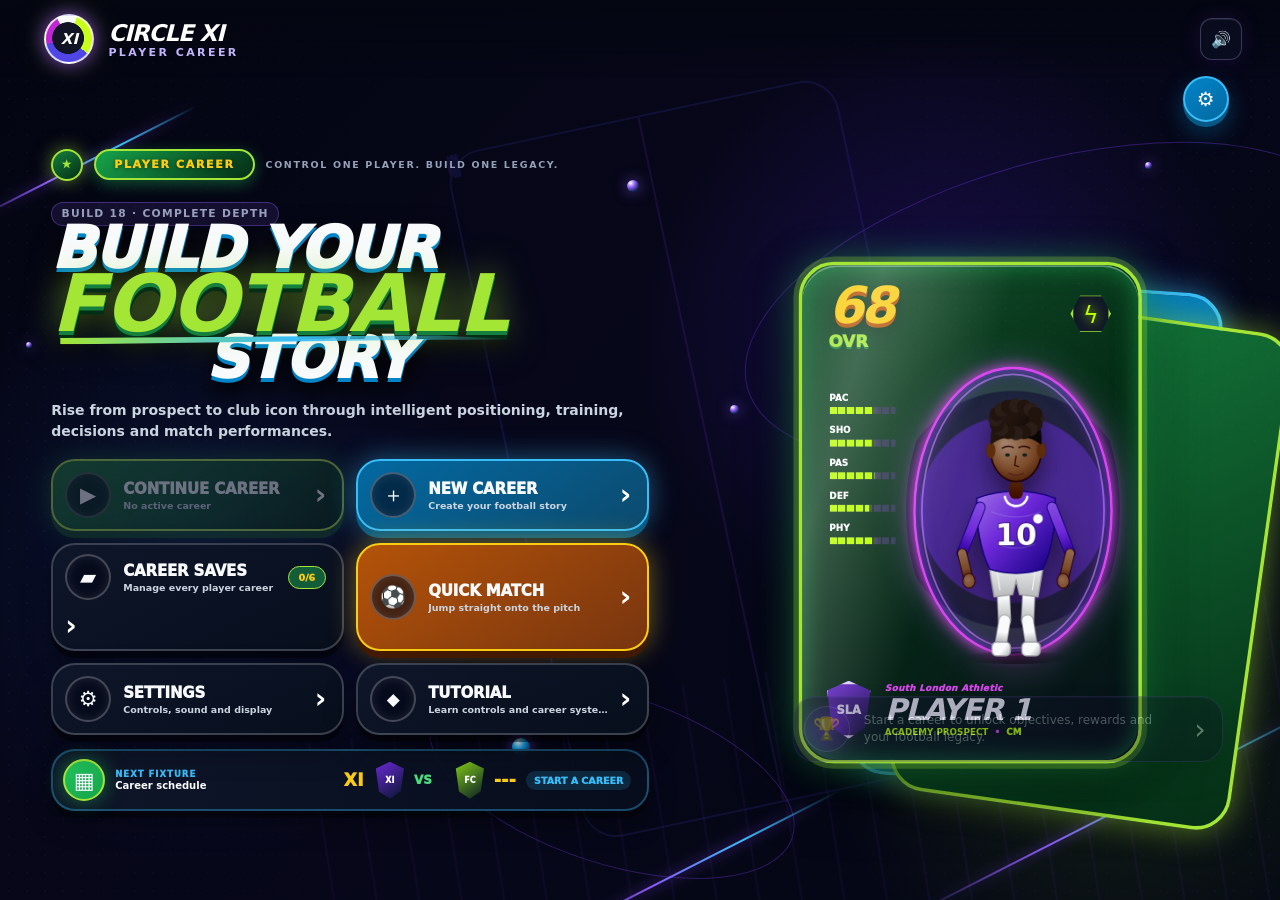
==== commit deb99873: "Career update v75.6-v75.10: finishing pitch, staff, contracts, vitals, training ground Finishing Pit" ====
--- a/index.html
+++ b/index.html
@@ -6,7 +6,8 @@
   <meta name="theme-color" content="#121426" />
   <title>Circle XI: Player Career</title>
   <link rel="icon" href="data:," />
-  <link rel="stylesheet" href="styles.css?v=year-club-country-stats-83" />
+  <link rel="stylesheet" href="styles.css?v=75.10.0" />
+  <!-- v52 compatibility tokens: styles.css?v=52.0.0 game.js?v=52.0.0 -->
 </head>
 <body data-screen="menu">
   <div id="app">
@@ -321,7 +322,7 @@
             <small id="scoreEvent" class="score-event"></small>
           </div>
           <div class="hud-stat" title="Match rating" aria-label="Match rating"><small class="hud-icon" aria-hidden="true"><svg viewBox="0 0 24 24" fill="currentColor"><path d="M12 2.5l2.94 6.4 6.98.72-5.24 4.82 1.5 6.9L12 17.9l-6.18 3.44 1.5-6.9L2.08 9.62l6.98-.72L12 2.5z"/></svg></small><b id="ratingText">6.5</b></div>
-          <div class="hud-stat stamina-stat" title="Stamina" aria-label="Stamina"><small class="hud-icon" aria-hidden="true"><svg viewBox="0 0 24 24" fill="none" stroke="currentColor" stroke-width="2" stroke-linecap="round" stroke-linejoin="round"><path d="M2.5 12h4l2-7 4 14 2-7h7"/></svg></small><div class="meter"><i id="staminaFill"></i></div></div>
+          <div class="hud-stat stamina-stat" title="Stamina" aria-label="Stamina"><small class="hud-icon" aria-hidden="true"><svg viewBox="0 0 24 24" fill="none" stroke="currentColor" stroke-width="2" stroke-linecap="round" stroke-linejoin="round"><path d="M2.5 12h4l2-7 4 14 2-7h7"/></svg></small><div class="meter"><i id="staminaFill"></i><i id="staminaCeiling" class="stamina-ceiling" title="Locked out by training fatigue"></i></div></div>
           <div class="hud-objective" title="Current objective" aria-label="Current objective"><small class="hud-icon" aria-hidden="true"><svg viewBox="0 0 24 24" fill="none" stroke="currentColor" stroke-width="2" stroke-linejoin="round" stroke-linecap="round"><path d="M5 3v18"/><path d="M5 4.5h13l-2.6 3.75L18 12H5"/></svg></small><b id="matchObjective">Keep your shape</b></div>
           <button id="fullscreenBtn" class="icon-btn" type="button" title="Enter fullscreen" aria-label="Enter fullscreen"><svg viewBox="0 0 24 24" fill="none" stroke="currentColor" stroke-width="2" stroke-linecap="round" stroke-linejoin="round"><path d="M4 9V5a1 1 0 0 1 1-1h4M20 9V5a1 1 0 0 0-1-1h-4M4 15v4a1 1 0 0 0 1 1h4M20 15v4a1 1 0 0 1-1 1h-4"/></svg></button>
           <button id="pauseBtn" class="icon-btn" title="Pause" aria-label="Pause match"><svg viewBox="0 0 24 24" fill="currentColor"><rect x="6" y="4" width="4" height="16" rx="1"/><rect x="14" y="4" width="4" height="16" rx="1"/></svg></button>
@@ -367,20 +368,20 @@
           </div>
           <div class="penalty-compact-hud">
             <div class="penalty-player-chip"><span>⚽</span><div><small>MATCH PENALTY</small><b>PEN <em id="matchPenHudRating">55</em> · <strong id="matchPenHudTier">DEVELOPING</strong></b></div></div>
-            <div class="penalty-composure-chip"><small>COMPOSURE</small><b id="matchPenHudComposure">55</b></div>
+            <div class="penalty-composure-chip"><small>COMPOSURE</small><b id="matchPenHudComposure">55</b><i class="penalty-composure-meter"><b id="matchPenHudComposureFill"></b></i></div>
             <div class="penalty-live-score-chip"><div><span>★★★</span><small>LIVE <b id="matchPenMinute">1'</b></small></div><div><strong id="matchPenTechniqueShort">L</strong><small>SHOT</small></div><div class="penalty-mini-pressure"><small>PRESSURE <b id="matchPenHudPressure">0%</b></small><i><b id="matchPenaltyPressureFill"></b></i></div></div>
-            <button id="matchPenaltyMinimalToggle" class="penalty-hud-icon" title="Minimal HUD">▣</button><button id="matchPenaltyHelpToggle" class="penalty-hud-icon" title="Penalty help">?</button>
+            <button id="matchPenaltyMinimalToggle" class="penalty-hud-icon" type="button" title="Minimal HUD" aria-label="Toggle minimal penalty HUD">▣</button><button id="matchPenaltyHelpToggle" class="penalty-hud-icon" type="button" title="Penalty help" aria-label="Penalty help">?</button>
           </div>
           <div id="matchPenaltyAimCursor" class="penalty-aim-cursor"><i></i><span></span></div>
-          <div class="penalty-aim-label"><b>AIM</b><span id="matchPenAimValue">50 · 17</span><small>WASD</small></div>
-          <div class="training-match-hud penalty-power-hud"><div class="penalty-power-row"><span id="matchPenaltyActionName">Normal</span><strong id="matchPenaltyPowerText">0%</strong></div><div class="training-power-track penalty-power-track"><i id="matchPenaltyPowerFill"></i><span class="penalty-perfect-zone">PERFECT</span><span class="penalty-power-marker"></span></div><small id="matchPenaltyActionGuide">L · hold and release inside PERFECT</small></div>
+          <div class="penalty-aim-label"><b>AIM</b><span id="matchPenAimValue">50 · 17</span><small>WASD / ARROWS</small></div>
+          <div class="training-match-hud penalty-power-hud"><div class="penalty-power-row"><span id="matchPenaltyActionName">Normal</span><strong id="matchPenaltyPowerText">0%</strong></div><div class="training-power-track penalty-power-track"><span class="penalty-power-scale"><em>EARLY</em><em>LATE</em></span><i id="matchPenaltyPowerFill"></i><span class="penalty-perfect-zone">PERFECT</span><span class="penalty-power-marker"></span></div><small id="matchPenaltyActionGuide">L · hold and release inside PERFECT</small></div>
           <div class="penalty-technique-selector match-penalty-technique-selector">
-            <button data-match-penalty-technique="shot" class="active"><i class="pen-tech-icon normal">●</i><b>NORMAL</b><small><kbd>L</kbd></small><span class="pen-tech-preview normal">↗</span></button>
-            <button data-match-penalty-technique="finesse"><i class="pen-tech-icon placed">↗</i><b>PLACED</b><small><kbd>J</kbd><em>+</em><kbd>L</kbd></small><span class="pen-tech-preview placed">⌁</span></button>
-            <button data-match-penalty-technique="drivenShot"><i class="pen-tech-icon driven">⇢</i><b>LOW DRIVEN</b><small><kbd>K</kbd><em>+</em><kbd>L</kbd></small><span class="pen-tech-preview driven">→</span></button>
-            <button data-match-penalty-technique="chipShot"><i class="pen-tech-icon panenka">⌒</i><b>PANENKA</b><small><kbd>I</kbd><em>+</em><kbd>L</kbd></small><span class="pen-tech-preview panenka">⌒</span></button>
-          </div>
-          <div class="penalty-help-panel"><header><b>PENALTY CONTROLS</b><small>Same system as Penalty Training</small></header><p>Aim with WASD or arrows. Hold the selected shot control and release inside the green PERFECT zone. Penalties controls accuracy, Composure protects execution under pressure, and the goalkeeper reacts rather than reading your input.</p><div><span><b>L</b> Normal</span><span><b>J + L</b> Placed</span><span><b>K + L</b> Low Driven</span><span><b>I + L</b> Panenka</span></div></div>
+            <button type="button" data-match-penalty-technique="shot" class="active" aria-label="Normal L"><span class="pen-tech-glyph" aria-hidden="true">●</span><b>NORMAL</b><small><kbd>L</kbd></small><i>Balanced</i></button>
+            <button type="button" data-match-penalty-technique="finesse" aria-label="Placed J plus L"><span class="pen-tech-glyph" aria-hidden="true">↗</span><b>PLACED</b><small><kbd>J</kbd><em>+</em><kbd>L</kbd></small><i>Side net</i></button>
+            <button type="button" data-match-penalty-technique="drivenShot" aria-label="Low driven K plus L"><span class="pen-tech-glyph" aria-hidden="true">⇢</span><b>LOW DRIVEN</b><small><kbd>K</kbd><em>+</em><kbd>L</kbd></small><i>Skim</i></button>
+            <button type="button" data-match-penalty-technique="chipShot" aria-label="Panenka I plus L"><span class="pen-tech-glyph" aria-hidden="true">⌒</span><b>PANENKA</b><small><kbd>I</kbd><em>+</em><kbd>L</kbd></small><i>Chip</i></button>
+          </div>
+          <div class="penalty-help-panel"><header><b>PENALTY CONTROLS</b><small>Same system as Penalty Training</small></header><p>Aim with WASD or arrows. Hold the selected shot and release inside the green PERFECT window. Penalties rating shapes accuracy. Composure holds the strike together as pressure rises. The keeper reacts to your pattern, not your live aim.</p><div><span><b>L</b> Normal · balanced</span><span><b>J + L</b> Placed · side net</span><span><b>K + L</b> Low driven · skim</span><span><b>I + L</b> Panenka · chip</span></div></div>
           <div class="penalty-specific-controls"><span><kbd>WASD</kbd> AIM</span><span><kbd>L</kbd> NORMAL</span><span><kbd>J</kbd>+<kbd>L</kbd> PLACED</span><span><kbd>K</kbd>+<kbd>L</kbd> LOW</span><span><kbd>I</kbd>+<kbd>L</kbd> PANENKA</span></div>
         </div>
         <div id="matchFreeKickTrainingOverlay" class="match-free-kick-training-overlay free-kick-ui fk-live-session hidden" aria-label="Match free kick using the Free Kick Training system">
@@ -488,6 +489,7 @@
           <label>Aim sensitivity<select id="aimSensitivitySetting"><option>Slow</option><option selected>Normal</option><option>Fast</option></select></label>
           <label>Aerial indicators<select id="aerialAssistSetting"><option>Full</option><option selected>Standard</option><option>Minimal</option><option>Off</option></select></label>
           <label>Formation notifications<select id="formationNotificationsSetting"><option value="Full">Full tactical notifications</option><option value="Important" selected>Important changes only</option><option value="Icons">Icons only</option><option value="Off">Off</option></select></label>
+          <label>Match presentation<select id="matchPresentationSetting"><option value="Full" selected>Full · formation and walkout</option><option value="Short">Short · quick introduction</option><option value="Off">Off · straight to kick-off</option></select></label>
           <label class="toggle-row">Positioning guide<input id="guideSetting" type="checkbox" checked /></label>
           <label class="toggle-row">Match sounds<input id="soundSetting" type="checkbox" checked /></label>
           <label class="toggle-row">Gameplay feedback<input id="feedbackSetting" type="checkbox" checked /></label>
@@ -588,13 +590,6 @@
       <section id="attributeEditorScreen" class="screen content-screen attribute-editor-screen"><div class="section-heading"><div><div class="eyebrow">CAREER ASSISTANCE</div><h2>Player Attribute Editor</h2></div><button class="ghost-btn" data-nav="hub">Back</button></div><div id="attributeEditorContent" class="panel attribute-editor-content"></div></section>
     </main>
   </div>
-  <script src="circle-xi-manager-core.js?v=15.4.0"></script>
-  <script src="circle-xi-manager-stage12.js?v=15.4.0"></script>
-  <script src="circle-xi-manager-world.js?v=15.4.0"></script>
-  <script src="game.js"></script>
+  <script src="game.js?v=75.10.0"></script>
 </body>
 </html>
-
-
-
-
--- a/styles.css
+++ b/styles.css
@@ -2094,10 +2094,10 @@
 /* Training Centre revamp */
 .career-tab-panel[data-career-panel="training"].tab-visible{overflow:hidden!important;padding:10px 12px 12px!important}.career-tab-panel[data-career-panel="training"]>.panel-title{display:flex!important;margin:0 0 2px!important}.career-tab-panel[data-career-panel="training"]>.panel-title h3{font-size:16px!important}.career-tab-panel[data-career-panel="training"]>.panel-title span{font-size:9px!important;padding:5px 9px!important;border-radius:999px!important;background:rgba(255,255,255,.08)!important;border:1px solid rgba(255,255,255,.15)!important;color:#cbd5e1!important}.career-tab-panel[data-career-panel="training"]>p{display:block!important;margin:0 0 8px!important;font-size:8px!important;color:#cbd5e1!important}.career-tab-panel[data-career-panel="training"] #trainingOptions{display:block!important;overflow:hidden!important;min-height:0!important;height:calc(100vh - 202px)!important}
 .training-centre-shell{height:100%;display:grid;grid-template-columns:145px minmax(0,1fr);gap:14px;background:linear-gradient(145deg,#0a1020,#0d1629);border:1px solid rgba(255,255,255,.08);border-radius:18px;padding:9px;overflow:hidden}.training-centre-nav{display:flex;flex-direction:column;gap:5px;padding:5px 0 5px 5px;background:transparent;border-right:1px solid rgba(255,255,255,.05)}.training-centre-nav button{position:relative;display:flex;align-items:center;gap:8px;min-height:41px;padding:7px 9px;border:0;border-radius:10px 0 0 10px;background:transparent;color:#94a3b8;text-align:left;font:850 8px system-ui;cursor:pointer;border-left:3px solid transparent}.training-centre-nav button span{display:grid;place-items:center;width:24px;height:24px;border-radius:8px;background:rgba(255,255,255,.05);font-size:13px}.training-centre-nav button i{margin-left:auto;display:grid;place-items:center;min-width:18px;height:18px;border-radius:99px;background:#7c3aed;color:#fff;font-style:normal;font-size:7px}.training-centre-nav button:hover{background:rgba(255,255,255,.03);color:#fff}.training-centre-nav button.active{background:linear-gradient(90deg,rgba(109,40,217,.15),transparent);color:#fff;border-left-color:#8b5cf6}.training-centre-nav button.active span{background:rgba(139,92,246,.2)}.training-centre-main{min-width:0;min-height:0;overflow:auto;padding:2px 4px 8px 2px;scrollbar-width:thin;scrollbar-color:#475569 transparent}
-.training-today-grid{display:grid;grid-template-columns:minmax(0,1fr) 245px;gap:8px}.training-today-hero{grid-column:1/2;min-height:132px;padding:17px 18px;display:flex;align-items:center;justify-content:space-between;gap:16px;border-radius:17px;background:radial-gradient(circle at 88% 15%,rgba(167,139,250,.2),transparent 38%),linear-gradient(135deg,#1e1b4b,#312e81 55%,#4c1d95);border:1px solid rgba(196,181,253,.25)}.training-today-hero small,.activities-browser>header small,.development-centre>header small,.schedule-centre>header small,.records-centre>header small,.training-ground-wrap>header small{font-size:7px;font-weight:950;letter-spacing:.15em;color:#c4b5fd}.training-today-hero h3{margin:4px 0 5px;font-size:20px;color:#fff}.training-today-hero p{max-width:630px;margin:0;color:#ddd6fe;font-size:9px;line-height:1.45}.today-actions{display:flex;gap:7px;margin-top:12px}.today-actions button{height:34px;padding:0 12px!important;font-size:8px!important}.session-ring{--progress:0%;flex:0 0 88px;width:88px;height:88px;border-radius:50%;display:grid;place-content:center;text-align:center;background:radial-gradient(circle,#1e1b4b 55%,transparent 57%),conic-gradient(#a78bfa var(--progress),rgba(255,255,255,.12) 0)}.session-ring b{font-size:25px;line-height:1;color:#fff}.session-ring small{font-size:6px!important;color:#c4b5fd!important;line-height:1.25!important;margin-top:4px}.training-status-cards{grid-column:2/3;grid-row:1/3;display:grid;grid-template-columns:1fr 1fr;gap:7px;align-content:start}.training-status-cards article{min-height:88px;padding:11px;border-radius:14px;background:#10192a;border:1px solid rgba(255,255,255,.07);display:flex;align-items:flex-start;gap:8px}.training-status-cards article>span{display:grid;place-items:center;width:31px;height:31px;border-radius:10px;background:#1d2940;font-size:15px}.training-status-cards small{display:block;color:#64748b;font:900 6px system-ui;letter-spacing:.1em}.training-status-cards b{display:block;margin-top:3px;color:#f8fafc;font-size:14px}.training-status-cards p{margin:2px 0 0;color:#94a3b8;font-size:7px}
+.training-today-grid{display:grid;grid-template-columns:minmax(0,1fr) 245px;gap:8px}.training-today-hero{grid-column:1/2;min-height:132px;padding:17px 18px;display:flex;align-items:center;justify-content:space-between;gap:16px;border-radius:17px;background:radial-gradient(circle at 88% 15%,rgba(167,139,250,.2),transparent 38%),linear-gradient(135deg,#1e1b4b,#312e81 55%,#4c1d95);border:1px solid rgba(196,181,253,.25)}.training-today-hero small,.activities-browser>header small,.development-centre>header small{font-size:7px;font-weight:950;letter-spacing:.15em;color:#c4b5fd}.training-today-hero h3{margin:4px 0 5px;font-size:20px;color:#fff}.training-today-hero p{max-width:630px;margin:0;color:#ddd6fe;font-size:9px;line-height:1.45}.today-actions{display:flex;gap:7px;margin-top:12px}.today-actions button{height:34px;padding:0 12px!important;font-size:8px!important}.session-ring{--progress:0%;flex:0 0 88px;width:88px;height:88px;border-radius:50%;display:grid;place-content:center;text-align:center;background:radial-gradient(circle,#1e1b4b 55%,transparent 57%),conic-gradient(#a78bfa var(--progress),rgba(255,255,255,.12) 0)}.session-ring b{font-size:25px;line-height:1;color:#fff}.session-ring small{font-size:6px!important;color:#c4b5fd!important;line-height:1.25!important;margin-top:4px}.training-status-cards{grid-column:2/3;grid-row:1/3;display:grid;grid-template-columns:1fr 1fr;gap:7px;align-content:start}.training-status-cards article{min-height:88px;padding:11px;border-radius:14px;background:#10192a;border:1px solid rgba(255,255,255,.07);display:flex;align-items:flex-start;gap:8px}.training-status-cards article>span{display:grid;place-items:center;width:31px;height:31px;border-radius:10px;background:#1d2940;font-size:15px}.training-status-cards small{display:block;color:#64748b;font:900 6px system-ui;letter-spacing:.1em}.training-status-cards b{display:block;margin-top:3px;color:#f8fafc;font-size:14px}.training-status-cards p{margin:2px 0 0;color:#94a3b8;font-size:7px}
 .coach-session-panel{grid-column:1/2;display:grid;grid-template-columns:48px 1fr auto;align-items:center;gap:11px;padding:10px 12px;border-radius:14px;background:linear-gradient(90deg,#12241d,#0e1a21);border:1px solid rgba(74,222,128,.16)}.coach-avatar-big{display:grid;place-items:center;width:44px;height:44px;border-radius:13px;background:#1b4332;font-size:23px}.coach-session-panel small{font:900 6px system-ui;color:#86efac;letter-spacing:.12em}.coach-session-panel h4{font-size:10px;margin:2px 0;color:#f0fdf4}.coach-session-panel p{font-size:7.5px;line-height:1.4;color:#a7f3d0;margin:0}.coach-session-panel button{height:31px;border:0;border-radius:9px;padding:0 12px;background:#166534;color:#fff;font-size:8px;font-weight:900}.today-recommendations{grid-column:1/-1;padding:10px 11px;border-radius:15px;background:#0c1424;border:1px solid rgba(255,255,255,.06)}.today-recommendations>header{display:flex;justify-content:space-between;align-items:center;margin-bottom:8px}.today-recommendations>header small{font:900 6px system-ui;color:#818cf8;letter-spacing:.12em}.today-recommendations h4{margin:2px 0 0;font-size:11px}.today-recommendations>header button{border:0;background:#1e293b;color:#cbd5e1;border-radius:8px;padding:6px 9px;font-size:7px;font-weight:900}.today-recommendations>div{display:grid;grid-template-columns:repeat(3,minmax(0,1fr));gap:7px}.training-settings-panel{grid-column:1/-1;display:grid;grid-template-columns:1fr 150px 150px 180px;gap:8px;align-items:center;padding:9px 11px;border-radius:14px;background:#111827;border:1px solid rgba(255,255,255,.07)}.training-settings-panel>div small{display:block;font:900 6px system-ui;color:#818cf8;letter-spacing:.12em}.training-settings-panel>div b{font-size:10px}.training-settings-panel label{display:grid;grid-template-columns:auto 1fr;gap:7px;align-items:center;font-size:7px;color:#94a3b8}.training-settings-panel select{width:100%;height:31px;border:1px solid #334155;border-radius:8px;background:#0f172a;color:#fff;padding:0 7px;font-size:8px}.training-settings-panel button{height:31px!important;font-size:8px!important}
 .centre-drill-card{position:relative;display:grid;grid-template-columns:42px minmax(0,1fr) auto;gap:9px;align-items:center;min-height:82px;padding:9px;border-radius:13px;background:#111b2e;border:1px solid rgba(255,255,255,.07);overflow:hidden}.centre-drill-card.recommended{border-color:rgba(139,92,246,.5);background:linear-gradient(135deg,rgba(91,33,182,.16),#111b2e 48%)}.centre-drill-card.recommended:before{content:"";position:absolute;left:0;top:0;bottom:0;width:3px;background:#8b5cf6}.centre-drill-card.locked{opacity:.55}.centre-drill-icon{display:grid;place-items:center;width:38px;height:38px;border-radius:12px;background:#1d2940;font-size:20px}.centre-drill-copy{min-width:0}.centre-drill-copy small{display:block;font:900 5.8px system-ui;color:#8b5cf6;letter-spacing:.08em}.centre-drill-copy b{display:block;margin-top:2px;font-size:9px;color:#f8fafc}.centre-drill-copy p{margin:3px 0 5px;color:#94a3b8;font-size:6.8px;line-height:1.25}.centre-drill-copy footer{display:flex;gap:8px;overflow:hidden}.centre-drill-copy footer span{white-space:nowrap;overflow:hidden;text-overflow:ellipsis;font-size:5.8px;color:#64748b}.centre-drill-actions{display:grid;gap:4px}.centre-drill-actions button{height:27px;min-width:58px;border:0;border-radius:8px;background:#6d28d9;color:#fff;font-size:7px;font-weight:900}.centre-drill-actions button+button{background:#243047;color:#cbd5e1}.centre-drill-actions button:disabled{opacity:.35}
-.activities-browser>header,.development-centre>header,.schedule-centre>header,.records-centre>header,.training-ground-wrap>header{display:flex;justify-content:space-between;align-items:flex-start;gap:18px;padding:11px 12px;margin-bottom:8px;border-radius:14px;background:linear-gradient(135deg,#171f34,#111827);border:1px solid rgba(255,255,255,.07)}.activities-browser>header h3,.development-centre>header h3,.schedule-centre>header h3,.records-centre>header h3,.training-ground-wrap>header h3{margin:3px 0;font-size:17px}.activities-browser>header p,.development-centre>header p,.schedule-centre>header p,.records-centre>header p,.training-ground-wrap>header p{margin:0;color:#94a3b8;font-size:8px}.activities-browser>header>span,.development-centre>header>span,.schedule-centre>header>span,.records-centre>header>span,.training-ground-wrap>header>span{white-space:nowrap;padding:6px 9px;border-radius:9px;background:#242f45;color:#cbd5e1;font-size:7px;font-weight:850}.training-category-strip{display:flex;gap:5px;overflow:auto;padding:1px 1px 7px}.training-category-strip button{flex:0 0 auto;height:29px;padding:0 10px;border:1px solid #28364f;border-radius:9px;background:#101827;color:#94a3b8;font-size:7px;font-weight:900}.training-category-strip button.active{background:#6d28d9;border-color:#8b5cf6;color:#fff}.training-activity-grid{display:grid;grid-template-columns:repeat(2,minmax(0,1fr));gap:7px;padding-bottom:8px}
+.activities-browser>header,.development-centre>header{display:flex;justify-content:space-between;align-items:flex-start;gap:18px;padding:11px 12px;margin-bottom:8px;border-radius:14px;background:linear-gradient(135deg,#171f34,#111827);border:1px solid rgba(255,255,255,.07)}.activities-browser>header h3,.development-centre>header h3{margin:3px 0;font-size:17px}.activities-browser>header p,.development-centre>header p{margin:0;color:#94a3b8;font-size:8px}.activities-browser>header>span,.development-centre>header>span{white-space:nowrap;padding:6px 9px;border-radius:9px;background:#242f45;color:#cbd5e1;font-size:7px;font-weight:850}.training-category-strip{display:flex;gap:5px;overflow:auto;padding:1px 1px 7px}.training-category-strip button{flex:0 0 auto;height:29px;padding:0 10px;border:1px solid #28364f;border-radius:9px;background:#101827;color:#94a3b8;font-size:7px;font-weight:900}.training-category-strip button.active{background:#6d28d9;border-color:#8b5cf6;color:#fff}.training-activity-grid{display:grid;grid-template-columns:repeat(2,minmax(0,1fr));gap:7px;padding-bottom:8px}
 .development-centre-grid{display:grid;grid-template-columns:repeat(3,minmax(0,1fr));gap:8px}.development-centre-grid article{padding:12px;border-radius:14px;background:#111827;border:1px solid rgba(255,255,255,.07)}.development-centre-grid article header{display:flex;align-items:center;gap:9px}.development-centre-grid article header>span{display:grid;place-items:center;width:31px;height:31px;border-radius:10px;background:#172554;color:#93c5fd;font-size:15px}.development-centre-grid small{font:900 6px system-ui;color:#64748b;letter-spacing:.09em}.development-centre-grid b{display:block;font-size:17px}.attribute-progress-track{height:7px;margin:9px 0 5px;border-radius:999px;background:#202c41;overflow:hidden}.attribute-progress-track i{display:block;height:100%;border-radius:inherit;background:linear-gradient(90deg,#6366f1,#a78bfa)}.development-centre-grid p{margin:0;color:#94a3b8;font-size:7px}.latest-development{margin-top:9px;padding:12px;border-radius:14px;background:linear-gradient(135deg,rgba(22,101,52,.24),rgba(30,64,175,.12));border:1px solid rgba(74,222,128,.2)}.latest-development small{display:block;color:#86efac;font:900 6px system-ui;letter-spacing:.12em}.latest-development b{display:block;margin:3px 0;font-size:11px}.latest-development p{margin:0;color:#a7f3d0;font-size:7px}
 .weekly-training-plan{display:grid;grid-template-columns:repeat(3,minmax(0,1fr));gap:9px}.schedule-session{padding:12px;border-radius:15px;background:#111827;border:1px solid rgba(255,255,255,.08)}.schedule-session.complete{background:linear-gradient(145deg,rgba(21,128,61,.17),#111827);border-color:rgba(74,222,128,.25)}.schedule-day{display:flex;align-items:center;gap:9px;margin-bottom:9px}.schedule-day>span{display:grid;place-items:center;width:34px;height:34px;border-radius:11px;background:#4338ca;color:#fff;font-size:14px;font-weight:950}.schedule-session.complete .schedule-day>span{background:#15803d}.schedule-day small{display:block;color:#64748b;font:900 6px system-ui}.schedule-day b{font-size:10px}.schedule-session select{width:100%;height:34px;border:1px solid #334155;border-radius:9px;background:#0f172a;color:#fff;padding:0 8px;font-size:8px}.schedule-session p{min-height:39px;color:#94a3b8;font-size:7.5px;line-height:1.4}.schedule-session footer{display:flex;align-items:center;justify-content:space-between;gap:8px}.schedule-session footer span{font-size:6px;color:#64748b}.schedule-session footer button{height:28px;padding:0 10px;border:0;border-radius:8px;background:#6d28d9;color:#fff;font-size:7px;font-weight:900}.schedule-session footer button:disabled{background:#263244;color:#64748b}
 .training-record-grid{display:grid;grid-template-columns:1fr 1fr;gap:9px}.training-record-grid>section{padding:12px;border-radius:15px;background:#111827;border:1px solid rgba(255,255,255,.07)}.training-record-grid header small{font:900 6px system-ui;color:#fbbf24;letter-spacing:.11em}.training-record-grid h4{margin:2px 0 9px;font-size:12px}.personal-best-list,.training-history-list{display:grid;gap:5px}.personal-best-list>div{display:grid;grid-template-columns:26px 1fr auto;align-items:center;gap:7px;padding:7px;border-radius:9px;background:#0d1525}.personal-best-list>div>span{display:grid;place-items:center;width:22px;height:22px;border-radius:7px;background:#292524;color:#fbbf24;font-size:7px;font-weight:900}.personal-best-list b,.personal-best-list strong{font-size:7.5px}.training-history-list>div{display:flex;align-items:center;gap:8px;padding:7px;border-radius:9px;background:#0d1525}.training-history-list>div>span{display:grid;place-items:center;width:28px;height:28px;border-radius:8px;background:#312e81;color:#c4b5fd;font-size:8px;font-weight:950}.training-history-list b{display:block;font-size:8px}.training-history-list small{font-size:6px;color:#64748b}.training-record-grid p{color:#64748b;font-size:8px}
@@ -3102,6 +3102,101 @@
 #trainingGameModal.penalty-ui .equipment-rack,#trainingGameModal.penalty-ui .coach-marker{display:none!important}
 #trainingGameModal.penalty-ui .training-box-line:before{content:"";position:absolute;left:27%;right:27%;top:0;height:38%;border:1.5px solid rgba(255,255,255,.32);border-top:0;pointer-events:none}
 #trainingGameModal.penalty-ui .training-box-line:after{content:"";position:absolute;left:35%;right:35%;bottom:-21px;height:38px;border:1.5px solid rgba(255,255,255,.28);border-top-color:transparent;border-left-color:transparent;border-right-color:transparent;border-radius:0 0 50% 50%;pointer-events:none}
+
+/* === Penalty GUI v3: broadcast-style readable HUD === */
+.penalty-ui,.match-penalty-training-overlay.penalty-ui{--pen-ink:#f8fafc;--pen-muted:#9fb0c4;--pen-gold:#fde68a;--pen-cyan:#67e8f9;--pen-green:#86efac;--pen-glass:rgba(4,12,24,.88);--pen-line:rgba(148,163,184,.28)}
+.penalty-compact-hud{align-items:stretch!important;gap:8px!important;pointer-events:none}
+.penalty-player-chip,.penalty-composure-chip,.penalty-live-score-chip{background:linear-gradient(160deg,rgba(8,18,34,.94),rgba(5,12,24,.9))!important;border:1px solid var(--pen-line)!important;box-shadow:0 10px 24px rgba(2,6,23,.28),inset 0 1px rgba(255,255,255,.06)!important;backdrop-filter:blur(12px) saturate(1.1)!important}
+.penalty-player-chip{min-height:46px;padding:8px 12px!important;border-radius:14px!important;gap:10px!important}
+.penalty-player-chip>span{display:grid;place-items:center;width:32px;height:32px;border-radius:10px;background:rgba(34,211,238,.12);font-size:18px!important}
+.penalty-player-chip small{font-size:8px!important;letter-spacing:.14em!important;color:#7dd3fc!important}
+.penalty-player-chip b{font-size:12px!important;color:#f8fafc!important}
+.penalty-player-chip em{color:#fff!important;font-size:13px}
+.penalty-player-chip strong{color:var(--pen-gold)!important;font-size:10px!important;letter-spacing:.06em}
+.penalty-composure-chip{min-width:86px;padding:7px 12px 9px!important;display:grid!important;gap:2px!important}
+.penalty-composure-chip small{font-size:8px!important;color:#94a3b8!important;letter-spacing:.12em}
+.penalty-composure-chip>b{font-size:18px!important;line-height:1;color:var(--pen-cyan)!important}
+.penalty-composure-meter{display:block;height:4px;border-radius:99px;background:#1e293b;overflow:hidden;margin-top:3px}
+.penalty-composure-meter>b{display:block;height:100%;width:0;background:linear-gradient(90deg,#22d3ee,#67e8f9);transition:width .2s}
+.penalty-live-score-chip{grid-template-columns:auto 52px minmax(118px,1fr)!important;min-height:46px!important;padding:7px 12px!important;border-radius:14px!important;gap:10px!important}
+.penalty-live-score-chip>div:first-child>span{font-size:13px!important;letter-spacing:.08em}
+.penalty-live-score-chip small{font-size:8px!important;letter-spacing:.08em}
+.penalty-live-score-chip strong{font-size:20px!important;line-height:1;color:#fff!important}
+.penalty-mini-pressure>i{height:6px!important;background:#152033!important}
+.penalty-hud-icon{width:40px!important;height:46px!important;border-radius:12px!important;border:1px solid var(--pen-line)!important;background:rgba(8,18,34,.92)!important;color:#e2e8f0!important;font-size:15px!important;transition:border-color .15s,color .15s,background .15s}
+.penalty-hud-icon:hover,.penalty-hud-icon.active{border-color:#67e8f9!important;color:#a5f3fc!important;background:#0b2236!important}
+.penalty-kick-track{position:absolute;z-index:21;left:50%;top:64px;transform:translateX(-50%);display:flex;gap:5px;padding:6px 8px;border-radius:999px;background:rgba(4,12,24,.72);border:1px solid rgba(148,163,184,.18);pointer-events:none}
+.penalty-kick-track i{width:10px;height:10px;border-radius:50%;background:#1e293b;border:1px solid #334155;box-shadow:inset 0 1px rgba(255,255,255,.08)}
+.penalty-kick-track i.current{background:#38bdf8;border-color:#7dd3fc;box-shadow:0 0 10px rgba(56,189,248,.55);transform:scale(1.15)}
+.penalty-kick-track i.done{background:#22c55e;border-color:#86efac}
+.penalty-setup-card{top:86px!important;width:248px!important;padding:12px 14px!important;border-radius:14px!important;background:rgba(4,12,24,.86)!important;border:1px solid rgba(125,211,252,.22)!important}
+.penalty-setup-card small{font-size:8px!important;color:#7dd3fc!important}
+.penalty-setup-card>b{font-size:13px!important;margin:4px 0 6px!important}
+.penalty-setup-card p{font-size:11px!important;line-height:1.45!important;color:#e2e8f0!important}
+.penalty-setup-card>span{font-size:9px!important;color:#94a3b8!important}
+.penalty-countdown b{font-size:92px!important;font-weight:900;letter-spacing:-.06em;text-shadow:0 8px 28px rgba(2,6,23,.7),0 0 34px rgba(103,232,249,.25)!important}
+.penalty-countdown small{font-size:11px!important;letter-spacing:.18em!important;padding:7px 14px!important}
+.penalty-aim-cursor{width:28px!important;height:28px!important;border:2px solid rgba(255,255,255,.95)!important;box-shadow:0 0 0 3px rgba(34,211,238,.18),0 0 16px rgba(34,211,238,.35)!important}
+.penalty-aim-cursor:before{height:36px!important;top:-6px!important;width:1.5px!important;background:#fff!important}
+.penalty-aim-cursor:after{width:36px!important;left:-6px!important;height:1.5px!important;background:#fff!important}
+.penalty-aim-cursor i{inset:7px!important;border-color:#67e8f9!important;background:rgba(34,211,238,.12)!important}
+.penalty-aim-label{bottom:96px!important;left:16px!important;padding:7px 10px!important;border-radius:10px!important;font-size:10px!important;gap:8px!important;background:rgba(4,12,24,.82)!important}
+.penalty-aim-label b{color:#67e8f9!important;font-size:9px;letter-spacing:.12em}
+.penalty-aim-label span{color:#fff!important;font-size:12px;font-weight:900}
+.penalty-aim-label small{font-size:8px!important;color:#94a3b8!important}
+.penalty-power-hud{bottom:92px!important;width:min(420px,48vw)!important;padding:10px 14px 11px!important;border-radius:16px!important;background:linear-gradient(180deg,rgba(8,18,34,.96),rgba(4,12,24,.94))!important;border:1px solid rgba(96,165,250,.32)!important;box-shadow:0 14px 32px rgba(2,6,23,.35)!important}
+.penalty-power-row{margin-bottom:7px!important}
+.penalty-power-row span{font-size:12px!important;letter-spacing:.04em;text-transform:uppercase}
+.penalty-power-row strong{font-size:13px!important;color:var(--pen-gold)!important}
+.penalty-power-hud #trainingActionGuide,.penalty-power-hud #matchPenaltyActionGuide{display:block;margin-top:6px;text-align:center;font-size:9px!important;color:#9fb0c4!important;letter-spacing:.04em}
+.penalty-power-track{height:12px!important;border-radius:99px;background:#132033!important;overflow:visible!important}
+.penalty-power-track>i{height:100%;border-radius:99px;background:linear-gradient(90deg,#38bdf8,#22d3ee 55%,#fde68a)}
+.penalty-power-scale{position:absolute;inset:0;display:flex;justify-content:space-between;align-items:center;padding:0 8px;pointer-events:none;z-index:3}
+.penalty-power-scale em{font-style:normal;font-size:7px;font-weight:900;letter-spacing:.12em;color:rgba(226,232,240,.55)}
+.penalty-power-track .penalty-perfect-zone{top:-7px!important;height:26px!important;font-size:8px!important;letter-spacing:.08em;border-width:2px!important;background:rgba(34,197,94,.28)!important;color:#ecfccb!important}
+.penalty-power-track .penalty-power-marker{top:-8px!important;height:28px!important;width:4px!important;background:#fff!important;box-shadow:0 0 10px #fff!important}
+.penalty-perfect .penalty-power-hud{border-color:rgba(134,239,172,.7)!important;box-shadow:0 0 0 2px rgba(34,197,94,.12),0 14px 32px rgba(2,6,23,.35)!important}
+.penalty-perfect .penalty-perfect-zone{background:rgba(34,197,94,.55)!important;box-shadow:0 0 18px rgba(34,197,94,.55)!important;color:#fff!important}
+.penalty-technique-selector{bottom:14px!important;padding:6px!important;gap:6px!important;border-radius:16px!important;background:rgba(4,12,24,.94)!important;border:1px solid var(--pen-line)!important;box-shadow:0 12px 28px rgba(2,6,23,.32)!important}
+.penalty-technique-selector button{width:118px!important;min-height:64px!important;display:grid!important;grid-template-columns:28px 1fr!important;grid-template-rows:auto auto auto!important;gap:0 8px!important;padding:8px 10px!important;border-radius:12px!important;background:#101c2f!important;border:1px solid #24344c!important;color:#e2e8f0!important;transition:transform .12s,border-color .12s,background .12s,box-shadow .12s}
+.penalty-technique-selector button:hover{border-color:#67e8f9;transform:translateY(-1px)}
+.penalty-technique-selector button.active{background:linear-gradient(160deg,#0e7490,#155e75)!important;border-color:#67e8f9!important;box-shadow:0 0 0 2px rgba(103,232,249,.18),0 8px 18px rgba(8,145,178,.22)!important;color:#fff!important}
+.penalty-technique-selector button.active:before{content:"READY";top:-10px!important;background:#ecfeff!important;color:#0e7490!important;font-size:7px!important;padding:2px 7px!important}
+.pen-tech-glyph{grid-row:1/4;display:grid;place-items:center;width:26px;height:26px;border-radius:8px;background:rgba(255,255,255,.08);font-size:14px;align-self:center}
+.penalty-technique-selector button.active .pen-tech-glyph{background:rgba(255,255,255,.16)}
+.penalty-technique-selector button b{font-size:10px!important;letter-spacing:.06em}
+.penalty-technique-selector button small{grid-column:2;display:flex!important;gap:3px;align-items:center;font-size:8px!important;color:#7dd3fc!important}
+.penalty-technique-selector button i{grid-column:2;font-style:normal;font-size:8px;color:#94a3b8;font-weight:800}
+.penalty-technique-selector button.active i{color:#ecfeff}
+.penalty-technique-selector kbd{font:900 8px/1 system-ui!important;background:#0b1729!important;border:1px solid #334155!important;border-radius:5px!important;padding:3px 5px!important;color:#fff!important}
+.penalty-technique-selector button.active kbd{background:#ecfeff!important;color:#0f172a!important;border-color:#fff!important}
+.pen-tech-icon,.pen-tech-preview{display:none!important}
+.penalty-mode-selector{left:16px!important;bottom:88px!important;display:flex!important;flex-wrap:wrap!important;max-width:280px;gap:4px!important;padding:6px!important;border-radius:12px!important;background:rgba(4,12,24,.86)!important}
+.penalty-mode-selector small{display:block!important;width:100%;font-size:8px!important;letter-spacing:.14em;color:#7dd3fc!important;padding:2px 6px 4px!important}
+.penalty-mode-selector button{font-size:9px!important;padding:7px 8px!important;border-radius:8px!important;color:#cbd5e1!important}
+.penalty-mode-selector button.active{background:#0e7490!important;color:#fff!important;box-shadow:0 0 0 1px rgba(103,232,249,.35)!important}
+.penalty-specific-controls{left:16px!important;bottom:16px!important;padding:7px 10px!important;border-radius:11px!important;font-size:8px!important;gap:8px!important;background:rgba(4,12,24,.8)!important}
+.penalty-specific-controls kbd{font-size:8px!important;padding:3px 5px!important}
+.penalty-help-panel{top:62px!important;width:320px!important;padding:16px!important;border-radius:16px!important;border-color:rgba(103,232,249,.4)!important}
+.penalty-help-panel header b{font-size:13px!important}
+.penalty-help-panel header small{font-size:9px!important}
+.penalty-help-panel p{font-size:12px!important;line-height:1.5!important;color:#dbeafe!important}
+.penalty-help-panel span{font-size:11px!important;padding:8px!important}
+.penalty-attempt-feedback{top:42%!important;padding:8px 16px!important;font-size:12px!important;letter-spacing:.08em;border-radius:999px}
+.penalty-live-session .penalty-player-chip{padding:8px 12px!important;opacity:.92!important}
+.penalty-live-session .penalty-player-chip small{display:block!important}
+.penalty-live-session .penalty-player-chip b{font-size:12px!important}
+.penalty-live-session .penalty-composure-chip{display:grid!important}
+.penalty-live-session .penalty-kick-track{top:66px}
+.penalty-live-session .penalty-specific-controls{opacity:.88!important}
+.penalty-minimal .penalty-kick-track,.penalty-minimal .penalty-setup-card,.penalty-minimal .penalty-specific-controls,.penalty-minimal .penalty-composure-chip,.penalty-minimal .penalty-player-chip{display:none!important}
+.penalty-minimal .penalty-technique-selector button{width:92px!important;min-height:52px!important;grid-template-columns:1fr!important;text-align:center!important}
+.penalty-minimal .pen-tech-glyph,.penalty-minimal .penalty-technique-selector button i{display:none}
+.penalty-minimal .penalty-technique-selector button small{grid-column:1;justify-content:center}
+.penalty-results-summary{border-color:rgba(103,232,249,.28)!important}
+.penalty-result-metrics span{background:#071421!important;border:1px solid rgba(148,163,184,.12)}
+@media(max-width:980px){.penalty-kick-track{top:58px}.penalty-technique-selector button{width:96px!important;min-height:58px!important}.penalty-power-hud{width:min(360px,70vw)!important}.penalty-mode-selector{display:none!important}.penalty-live-score-chip{grid-template-columns:auto 44px minmax(96px,1fr)!important}}
+@media(max-width:720px){.penalty-kick-track{display:none}.penalty-composure-chip{display:none!important}.penalty-technique-selector button{width:72px!important;grid-template-columns:1fr!important;text-align:center!important;min-height:50px!important}.pen-tech-glyph,.penalty-technique-selector button i{display:none}.penalty-technique-selector button small{grid-column:1;justify-content:center}.penalty-power-hud{bottom:78px!important;width:min(300px,92vw)!important}.penalty-live-session .penalty-player-chip{display:none!important}.penalty-countdown b{font-size:64px!important}}
 
 /* === Corner Training Revamp === */
 #trainingGameModal.corner-ui .training-game-shell{width:min(1320px,97vw);padding:12px 14px 14px;border-radius:20px}
@@ -3999,3 +4094,572 @@
 #subOffOverlay.injury-mode #continueSubOffBtn{background:linear-gradient(90deg,#e11d48,#be123c);border-color:#fb7185;box-shadow:0 10px 28px rgba(190,24,93,.25)}
 #pauseOverlay .simulate-match-btn{border-color:rgba(96,165,250,.35);background:rgba(30,64,175,.18)}#pauseOverlay .simulate-match-btn:hover{background:rgba(30,64,175,.30)}
 @media(max-width:620px){.sub-off-details{grid-template-columns:1fr}.sub-off-swap{grid-template-columns:1fr 25px 1fr}#subOffOverlay .sub-off-modal{padding:22px 20px}.sub-off-icon{width:46px;height:46px;border-radius:14px}}
+
+/* V49 pre-match presentation owns the full frame until controls and AI unlock. */
+.match-screen.pre-match-active .match-hud,
+.match-screen.pre-match-active .possession-indicator,
+.match-screen.pre-match-active .position-indicator,
+.match-screen.pre-match-active .action-feedback {
+  opacity: 0 !important;
+  pointer-events: none !important;
+  transition: opacity .24s ease;
+}
+/* V49.4 performance: blurring a live canvas behind several HUD panels forces
+   costly full-screen compositing every frame. Auto/Low use an opaque broadcast
+   glass treatment; High retains the original blur when explicitly selected. */
+body[data-performance="Auto"] #matchScreen .scorebug,
+body[data-performance="Auto"] #matchScreen .hud-stat,
+body[data-performance="Auto"] #matchScreen .hud-objective,
+body[data-performance="Auto"] #matchScreen .position-indicator,
+body[data-performance="Auto"] #matchScreen .possession-indicator,
+body[data-performance="Auto"] #matchScreen .mouse-shoot-hint,
+body[data-performance="Low"] #matchScreen .scorebug,
+body[data-performance="Low"] #matchScreen .hud-stat,
+body[data-performance="Low"] #matchScreen .hud-objective,
+body[data-performance="Low"] #matchScreen .position-indicator,
+body[data-performance="Low"] #matchScreen .possession-indicator,
+body[data-performance="Low"] #matchScreen .mouse-shoot-hint{
+  backdrop-filter:none!important;
+  -webkit-backdrop-filter:none!important;
+  background-color:rgba(5,9,18,.88)!important;
+}
+/* v49.9 · Advanced Tactical Pitch training */
+.tactical-training-ui .training-game-stage{background:#071f16;overflow:hidden;min-height:640px}
+.tactical-training-ui .training-game-layout{grid-template-columns:minmax(0,1fr) 245px}
+.tactical-training-ui.tactical-live-session .tactical-setup-card{opacity:0;pointer-events:none;transform:translateY(18px)}
+.tactical-training-ui.tactical-setup .tactical-live-hud,.tactical-training-ui.tactical-setup .tactical-state-rail,.tactical-training-ui.tactical-setup .tactical-objective,.tactical-training-ui.tactical-setup .tactical-feedback,.tactical-training-ui.tactical-setup .tactical-pressure{opacity:0}
+.training-environment.env-balanced,.training-environment.env-mental,.tactical-training-ui .training-environment.env-defending{background:linear-gradient(90deg,rgba(255,255,255,.025) 50%,transparent 50%),linear-gradient(#116a3d,#0b5833);background-size:44px 100%,100% 100%}
+.tactical-pitch-zone{position:absolute;inset:4%;border:2px solid rgba(230,255,240,.62);border-radius:12px;pointer-events:none;box-shadow:inset 0 0 60px rgba(0,0,0,.22)}
+.tactical-pitch-zone:before{content:"";position:absolute;left:19%;right:19%;top:0;bottom:0;border-left:1px solid rgba(255,255,255,.15);border-right:1px solid rgba(255,255,255,.15)}
+.tactical-halfway{position:absolute;left:0;right:0;top:50%;height:2px;background:rgba(230,255,240,.55)}
+.tactical-centre-circle{position:absolute;width:15%;aspect-ratio:1;border:2px solid rgba(230,255,240,.55);border-radius:50%;left:50%;top:50%;transform:translate(-50%,-50%)}
+.tactical-centre-circle:after{content:"";position:absolute;width:5px;height:5px;border-radius:50%;background:#e7fff0;left:50%;top:50%;transform:translate(-50%,-50%)}
+.tactical-box{position:absolute;width:35%;height:15%;border:2px solid rgba(230,255,240,.5);left:50%;transform:translateX(-50%)}
+.tactical-box.top{top:0;border-top:0}.tactical-box.bottom{bottom:0;border-bottom:0}
+.tactical-goal{position:absolute;width:18%;height:2.3%;left:50%;transform:translateX(-50%);border:3px solid #e5f7ee;background:repeating-linear-gradient(90deg,transparent 0 6px,rgba(255,255,255,.3) 7px 8px)}
+.tactical-goal.top{top:-2.4%}.tactical-goal.bottom{bottom:-2.4%}
+.tactical-zone-title{position:absolute;left:2%;top:2%;display:flex;flex-direction:column;padding:7px 10px;border-radius:8px;background:rgba(3,18,13,.62);color:#fff}.tactical-zone-title small{font-size:8px;letter-spacing:.16em;color:#86efac}.tactical-zone-title b{font-size:11px}
+.tactical-coach-line{position:absolute;right:2%;bottom:2%;font-size:8px;font-weight:900;letter-spacing:.12em;color:rgba(220,252,231,.55)}
+.tactical-training-canvas{z-index:12!important}
+.tactical-live-hud{position:absolute;z-index:30;left:14px;right:14px;top:12px;display:grid;grid-template-columns:1.6fr .55fr .7fr .65fr;gap:7px;transition:.3s}
+.tactical-live-hud>section{min-height:50px;padding:8px 11px;border:1px solid rgba(148,255,193,.18);border-radius:11px;background:linear-gradient(145deg,rgba(3,20,15,.94),rgba(6,34,26,.85));box-shadow:0 9px 24px rgba(0,0,0,.22);color:#f0fdf4}
+.tactical-live-hud small{display:block;font-size:7px;letter-spacing:.14em;color:#86efac}.tactical-live-hud b{font-size:16px}.tactical-live-hud span{display:block;font-size:8px;color:#bbf7d0}.tactical-session-clock,.tactical-session-score,.tactical-session-streak{text-align:center}.tactical-session-score b{color:#facc15}.tactical-session-streak b{color:#67e8f9}
+.tactical-state-rail{position:absolute;z-index:30;left:18px;right:18px;top:78px;display:flex;gap:4px;justify-content:center;transition:.3s}.tactical-state-rail span{max-width:105px;overflow:hidden;text-overflow:ellipsis;white-space:nowrap;padding:4px 7px;border-radius:999px;background:rgba(2,18,13,.6);color:rgba(220,252,231,.48);font-size:7px;font-weight:800;letter-spacing:.05em;border:1px solid transparent}.tactical-state-rail span.active{background:#d9f99d;color:#14220d;border-color:#fff;box-shadow:0 0 16px rgba(190,242,100,.35)}
+.tactical-objective{position:absolute;z-index:30;left:18px;bottom:82px;max-width:420px;padding:10px 14px;border-radius:10px;border-left:3px solid #a3e635;background:rgba(2,18,13,.9);color:#fff;transition:.3s}.tactical-objective small{display:block;font-size:7px;letter-spacing:.14em;color:#bef264}.tactical-objective b{display:block;font-size:14px;margin:2px 0}.tactical-objective span{font-size:9px;color:#cbd5e1}
+.tactical-feedback{position:absolute;z-index:35;left:50%;top:19%;transform:translate(-50%,-10px) scale(.96);padding:8px 15px;border-radius:999px;background:rgba(3,19,14,.9);border:1px solid rgba(255,255,255,.15);font:900 11px system-ui;color:#fff;opacity:0;transition:.2s}.tactical-feedback.show{opacity:1;transform:translate(-50%,0) scale(1)}.tactical-feedback[data-tone=perfect]{color:#d9f99d;box-shadow:0 0 22px rgba(190,242,100,.32)}.tactical-feedback[data-tone=bad]{color:#fecaca;border-color:#fb7185}.tactical-feedback[data-tone=info]{color:#a5f3fc}
+.tactical-pressure{position:absolute;z-index:31;right:20px;bottom:84px;padding:6px 10px;border-radius:999px;background:rgba(3,20,15,.82);font-size:8px;font-weight:900;letter-spacing:.1em;color:#86efac;transition:.2s}.tactical-pressure[data-level=pressure]{color:#fde047}.tactical-pressure[data-level=heavy]{color:#fb7185;animation:tacticalPressurePulse .7s infinite alternate}@keyframes tacticalPressurePulse{to{transform:scale(1.05)}}
+.tactical-scan-overlay{position:absolute;z-index:29;inset:0;pointer-events:none;opacity:0;background:radial-gradient(circle at 50% 55%,transparent 0 25%,rgba(3,16,12,.18) 65%,rgba(3,12,9,.52));transition:.12s}.tactical-scan-overlay.show{opacity:1}.tactical-scan-overlay>span{position:absolute;left:50%;top:26%;transform:translateX(-50%);padding:5px 9px;border-radius:999px;background:rgba(4,26,19,.85);font-size:8px;font-weight:900;letter-spacing:.13em;color:#86efac}
+.tactical-setup-card{position:absolute;z-index:40;width:min(480px,74%);left:50%;top:50%;transform:translate(-50%,-50%);padding:18px;border-radius:18px;background:linear-gradient(145deg,rgba(5,27,20,.97),rgba(7,49,35,.96));border:1px solid rgba(134,239,172,.28);box-shadow:0 24px 80px rgba(0,0,0,.58);color:#f0fdf4;transition:.28s}.tactical-setup-card header{display:flex;justify-content:space-between;gap:20px;align-items:center}.tactical-setup-card header small{display:block;font-size:8px;letter-spacing:.15em;color:#86efac}.tactical-setup-card header b{font-size:17px}.tactical-setup-card header strong{font-size:25px;color:#facc15;text-align:center}.tactical-setup-card header strong small{font-size:7px;color:#d1d5db}.tactical-setup-card>div{display:flex;flex-wrap:wrap;gap:6px;margin:14px 0}.tactical-setup-card>div span,.tactical-card-tags span{padding:5px 8px;border-radius:999px;background:rgba(134,239,172,.1);border:1px solid rgba(134,239,172,.18);font-size:8px;font-weight:800;color:#bbf7d0}.tactical-setup-card p{margin:0;color:#a7f3d0;font-size:10px}
+.tactical-attribute-strip{position:absolute;z-index:31;left:50%;top:105px;transform:translateX(-50%);display:flex;gap:4px}.tactical-attribute-strip span{padding:4px 7px;border-radius:5px;background:rgba(2,15,11,.7);font-size:7px;color:#94a3b8}.tactical-attribute-strip b{color:#fff}
+.tactical-control-dock{position:absolute;z-index:35;left:50%;bottom:14px;transform:translateX(-50%);display:flex;align-items:center;gap:5px;padding:6px;border-radius:13px;background:rgba(2,15,11,.92);border:1px solid rgba(134,239,172,.18);box-shadow:0 10px 30px rgba(0,0,0,.35)}.tactical-control-dock button{min-width:49px;padding:6px;border-radius:8px;border:1px solid #25473a;background:#0b2d22;color:#fff}.tactical-control-dock button.scan{border-color:#22d3ee}.tactical-control-dock button.press{border-color:#fb7185}.tactical-control-dock kbd{display:block;font-size:11px}.tactical-control-dock button span{font-size:6px;font-weight:900}.tactical-control-dock>em{padding:0 8px;font-size:7px;color:#a7f3d0;white-space:nowrap}.tactical-hidden-track{display:none!important}
+.tactical-drill-card{border-color:rgba(52,211,153,.25)!important;background:linear-gradient(145deg,rgba(6,78,59,.15),rgba(15,23,42,.72))!important}.tactical-card-tags{display:flex;gap:4px;flex-wrap:wrap;margin:6px 0}.tactical-drill-card .centre-drill-copy>em{display:block;margin-top:6px;font-size:8px;color:#86efac}
+.tactical-results-summary{margin:14px 0;padding:16px;border-radius:16px;background:linear-gradient(145deg,#052e23,#0b4935);color:#ecfdf5;border:1px solid rgba(134,239,172,.22)}.tactical-results-summary header{display:flex;justify-content:space-between;gap:18px}.tactical-results-summary header small{font-size:8px;letter-spacing:.13em;color:#86efac}.tactical-results-summary header h4{margin:3px 0}.tactical-results-summary header p{font-size:10px;color:#bbf7d0}.tactical-results-summary header>b{font-size:34px;color:#facc15;text-align:center}.tactical-results-summary header>b small{display:block;font-size:7px;color:#d1d5db}.tactical-result-metrics,.tactical-xp-results{display:flex;gap:7px;flex-wrap:wrap;margin-top:12px}.tactical-result-metrics span,.tactical-xp-results span{flex:1;min-width:90px;padding:9px;border-radius:9px;background:rgba(0,0,0,.18)}.tactical-result-metrics b{display:block;font-size:18px}.tactical-result-metrics small,.tactical-xp-results small{font-size:7px;color:#a7f3d0}.tactical-xp-results>small{width:100%;letter-spacing:.12em}.tactical-xp-results b{color:#bef264}
+.tactical-setup-card .tactical-mode-selector{display:grid;grid-template-columns:repeat(4,1fr) 1.2fr;gap:5px;margin-top:12px}.tactical-mode-selector button,.tactical-mode-selector label{padding:7px;border-radius:8px;border:1px solid rgba(134,239,172,.16);background:rgba(0,0,0,.18);color:#d1fae5;text-align:left}.tactical-mode-selector button.active{border-color:#bef264;background:rgba(190,242,100,.14)}.tactical-mode-selector b,.tactical-mode-selector small{display:block;font-size:7px}.tactical-mode-selector small{color:#94a3b8;margin-top:2px}.tactical-mode-selector label{font-size:7px;letter-spacing:.08em}.tactical-mode-selector select{display:block;width:100%;margin-top:4px;border:0;border-radius:5px;background:#102f25;color:#fff;font-size:9px;padding:3px}
+@media(max-width:900px){.tactical-live-hud{grid-template-columns:1fr 1fr;right:auto;width:300px}.tactical-session-name{grid-column:1/-1}.tactical-state-rail{display:none}.tactical-attribute-strip{top:126px}.tactical-control-dock>em{display:none}.tactical-training-ui .training-game-stage{min-height:560px}.tactical-setup-card .tactical-mode-selector{grid-template-columns:1fr 1fr}}
+
+/* v50.0 · One-minute tactical training possession and interface overhaul */
+#trainingGameModal.tactical-training-ui{--tac-lime:#bef264;--tac-cyan:#67e8f9;--tac-gold:#facc15;--tac-red:#fb7185;--tac-panel:rgba(3,18,14,.92);--tac-line:rgba(190,242,100,.22)}
+#trainingGameModal.tactical-training-ui .training-game-layout{grid-template-columns:minmax(0,1fr) 255px;gap:12px}
+#trainingGameModal.tactical-training-ui.tactical-live-session .training-game-layout{grid-template-columns:minmax(0,1fr)}
+#trainingGameModal.tactical-training-ui.tactical-live-session .training-game-layout>aside{display:none}
+#trainingGameModal.tactical-training-ui .training-game-stage{min-height:680px;border:1px solid rgba(134,239,172,.24);border-radius:18px;box-shadow:inset 0 0 100px rgba(0,0,0,.2),0 22px 60px rgba(0,0,0,.24)}
+#trainingGameModal.tactical-training-ui.tactical-setup .tactical-session-progress,#trainingGameModal.tactical-training-ui.tactical-setup .tactical-action-prompt,#trainingGameModal.tactical-training-ui.tactical-setup .tactical-possession,#trainingGameModal.tactical-training-ui.tactical-setup .tactical-ball-locator,#trainingGameModal.tactical-training-ui.tactical-setup .tactical-attribute-strip,#trainingGameModal.tactical-training-ui.tactical-setup .tactical-control-dock{opacity:0;pointer-events:none}
+#trainingGameModal.tactical-training-ui .training-environment:after{content:"";position:absolute;inset:0;pointer-events:none;background:radial-gradient(circle at 50% 50%,transparent 28%,rgba(1,13,9,.18) 100%);z-index:2}
+.tactical-live-hud{left:12px;right:12px;top:10px;grid-template-columns:minmax(210px,1.65fr) .62fr .7fr .62fr;gap:6px}
+.tactical-live-hud>section{min-height:58px;padding:9px 12px;border-color:var(--tac-line);border-radius:13px;background:linear-gradient(150deg,rgba(2,17,13,.97),rgba(8,42,31,.91));box-shadow:0 10px 30px rgba(0,0,0,.3),inset 0 1px rgba(255,255,255,.035)}
+.tactical-session-name{display:flex;align-items:center;gap:10px}.tactical-session-name>i{width:9px;height:9px;flex:0 0 auto;border-radius:50%;background:var(--tac-lime);box-shadow:0 0 0 5px rgba(190,242,100,.1),0 0 17px var(--tac-lime);animation:tacLivePulse 1.1s ease-in-out infinite alternate}.tactical-session-name>div{min-width:0}.tactical-session-name b{display:block;overflow:hidden;text-overflow:ellipsis;white-space:nowrap;font-size:15px}.tactical-session-name span{margin-top:2px;letter-spacing:.05em}
+.tactical-session-clock b{font-size:21px;color:#fff}.tactical-session-clock span{font-size:6px;color:#86efac}.tactical-session-score b{font-size:20px}.tactical-session-score span{font-weight:900;letter-spacing:.06em}.tactical-session-streak b{font-size:20px}
+@keyframes tacLivePulse{to{opacity:.55;transform:scale(.82)}}
+.tactical-session-progress{position:absolute;z-index:32;left:14px;right:14px;top:75px;height:7px;border-radius:999px;background:rgba(1,12,8,.78);border:1px solid rgba(255,255,255,.08);overflow:visible;box-shadow:0 4px 15px rgba(0,0,0,.25)}.tactical-session-progress>i{display:block;width:100%;height:100%;border-radius:inherit;background:linear-gradient(90deg,#22c55e,var(--tac-lime));box-shadow:0 0 12px rgba(190,242,100,.35);transition:width .2s linear,background .2s}.tactical-session-progress>span{position:absolute;right:3px;top:9px;padding:2px 5px;border-radius:5px;background:rgba(2,15,11,.72);color:#bbf7d0;font:900 6px/1.3 system-ui;letter-spacing:.08em}
+.tactical-final-15 .tactical-session-progress>i{background:linear-gradient(90deg,#eab308,#fde047)}.tactical-final-15 .tactical-session-clock b{color:#fde047}.tactical-final-5 .tactical-session-progress>i{background:linear-gradient(90deg,#dc2626,#fb7185);animation:tacTimerPulse .45s infinite alternate}.tactical-final-5 .tactical-session-clock{border-color:rgba(251,113,133,.6);box-shadow:0 0 24px rgba(244,63,94,.23)}.tactical-final-5 .tactical-session-clock b{color:#fb7185}@keyframes tacTimerPulse{to{opacity:.55}}
+.tactical-state-rail{top:91px;left:14px;right:14px;justify-content:flex-start;overflow:hidden;mask-image:linear-gradient(90deg,#000 90%,transparent)}.tactical-state-rail span{flex:0 1 auto;padding:4px 8px;background:rgba(2,15,11,.64);border-color:rgba(255,255,255,.05)}.tactical-state-rail span.active{flex:0 0 auto;background:linear-gradient(90deg,var(--tac-lime),#86efac);color:#10210d;box-shadow:0 0 18px rgba(190,242,100,.25)}
+.tactical-attribute-strip{top:119px;left:14px;transform:none;gap:4px;max-width:70%;flex-wrap:wrap}.tactical-attribute-strip span{padding:4px 6px;border:1px solid rgba(148,255,193,.1);border-radius:6px;background:rgba(2,16,12,.68);font-size:6px;letter-spacing:.04em}.tactical-attribute-strip b{margin-left:3px;color:var(--tac-lime);font-size:8px}
+.tactical-objective{left:14px;bottom:105px;display:flex;align-items:flex-start;gap:10px;max-width:440px;padding:11px 14px;border:1px solid rgba(190,242,100,.2);border-left:4px solid var(--tac-lime);border-radius:12px;background:linear-gradient(145deg,rgba(2,17,13,.96),rgba(6,39,28,.91));box-shadow:0 12px 35px rgba(0,0,0,.3)}.tactical-objective>i{display:grid;place-items:center;width:29px;height:29px;flex:0 0 auto;border-radius:9px;background:rgba(190,242,100,.12);color:var(--tac-lime);font:900 16px/1 system-ui}.tactical-objective>div{min-width:0}.tactical-objective b{font-size:13px}.tactical-objective span{display:block;max-width:390px;line-height:1.35}
+.tactical-action-prompt{position:absolute;z-index:31;right:14px;top:119px;width:min(275px,36%);padding:9px 12px;border-radius:11px;background:rgba(2,16,12,.88);border:1px solid rgba(125,211,252,.16);box-shadow:0 10px 24px rgba(0,0,0,.22);text-align:right;color:#fff;transition:.18s}.tactical-action-prompt small{display:block;color:#7dd3fc;font-size:6px;font-weight:900;letter-spacing:.14em}.tactical-action-prompt b{display:block;margin:2px 0;font-size:12px}.tactical-action-prompt span{display:block;color:#a7b6c9;font-size:7px;line-height:1.3}.tactical-action-prompt[data-tone=action]{border-color:rgba(190,242,100,.45);background:linear-gradient(145deg,rgba(20,55,14,.94),rgba(3,28,20,.94))}.tactical-action-prompt[data-tone=urgent]{border-color:rgba(251,113,133,.5);background:linear-gradient(145deg,rgba(80,7,25,.92),rgba(27,12,21,.94))}
+.tactical-possession{position:absolute;z-index:33;right:14px;bottom:106px;min-width:112px;padding:7px 10px;border-radius:10px;background:rgba(2,16,12,.92);border:1px solid rgba(148,163,184,.2);text-align:right;box-shadow:0 8px 24px rgba(0,0,0,.25)}.tactical-possession small{display:block;color:#94a3b8;font-size:6px;letter-spacing:.12em}.tactical-possession b{font-size:8px;color:#e2e8f0}.tactical-possession[data-state=user]{border-color:var(--tac-lime);box-shadow:0 0 22px rgba(190,242,100,.18)}.tactical-possession[data-state=user] b{color:var(--tac-lime)}.tactical-possession[data-state=live] b{color:var(--tac-cyan)}.tactical-possession[data-state=opponent] b{color:var(--tac-red)}.tactical-possession[data-state=team] b{color:#93c5fd}.tactical-possession[data-state=keeper] b{color:var(--tac-gold)}
+.tactical-ball-locator{position:absolute;z-index:40;left:50%;top:146px;transform:translate(-50%,-8px);padding:5px 9px;border-radius:999px;background:rgba(2,15,11,.94);border:1px solid #fff;color:#fff;font:800 7px system-ui;opacity:0;pointer-events:none;transition:.18s}.tactical-ball-locator.show{opacity:1;transform:translate(-50%,0)}
+.tactical-feedback{top:23%;padding:9px 16px;border:1px solid rgba(255,255,255,.16);box-shadow:0 12px 32px rgba(0,0,0,.28)}.tactical-pressure{right:137px;bottom:108px;border:1px solid rgba(134,239,172,.14)}
+.tactical-control-dock{left:14px;right:14px;bottom:12px;transform:none;justify-content:space-between;gap:8px;padding:7px 9px;border-radius:15px;background:linear-gradient(145deg,rgba(2,15,11,.98),rgba(5,31,23,.96));border-color:rgba(134,239,172,.22);box-shadow:0 14px 38px rgba(0,0,0,.4)}.tactical-control-group{display:flex;gap:5px}.tactical-control-dock button{position:relative;min-width:64px;min-height:48px;padding:6px 8px;border-color:#294a3d;background:linear-gradient(145deg,#0c3025,#08231b);transition:transform .14s,border-color .14s,opacity .14s,background .14s}.tactical-control-dock button:hover{transform:translateY(-2px);border-color:#6ee7b7}.tactical-control-dock button kbd{display:inline-grid;place-items:center;min-width:20px;height:20px;padding:0 4px;border:1px solid rgba(255,255,255,.2);border-radius:6px;background:rgba(255,255,255,.08)}.tactical-control-dock button span{display:block;margin-top:3px;font-size:7px}.tactical-control-dock button small{display:block;margin-top:1px;color:#78958a;font-size:5px}.tactical-control-dock button[data-availability=locked]{opacity:.42;filter:saturate(.45)}.tactical-control-dock button[data-availability=queue]{opacity:1;border-color:var(--tac-cyan);background:linear-gradient(145deg,rgba(8,85,101,.76),rgba(4,42,48,.94));animation:tacQueueReady .8s infinite alternate}.tactical-control-dock button[data-availability=ready]{opacity:1;border-color:var(--tac-lime);background:linear-gradient(145deg,rgba(54,83,20,.92),rgba(10,48,29,.96));box-shadow:0 0 16px rgba(190,242,100,.1)}.tactical-control-dock button.queued{border-color:#fff!important;box-shadow:0 0 0 2px var(--tac-cyan),0 0 24px rgba(103,232,249,.3)!important}.tactical-control-dock button.queued:after{content:"QUEUED";position:absolute;right:-4px;top:-7px;padding:2px 4px;border-radius:4px;background:var(--tac-cyan);color:#06202a;font:1000 5px/1 system-ui}.tactical-control-dock button.scan{border-color:#0e7490}.tactical-control-dock button.press{min-width:82px;border-color:#9f1239}.tactical-control-dock>em{margin-left:auto;padding:0 7px;color:#bbf7d0}.tactical-control-dock>em span{color:#47675b}
+@keyframes tacQueueReady{to{box-shadow:0 0 20px rgba(103,232,249,.26)}}
+.tactical-user-possession .tactical-objective{border-left-color:var(--tac-cyan)}.tactical-ball-incoming .tactical-possession{border-color:var(--tac-cyan)}
+.tactical-setup-card.tactical-setup-v50{width:min(680px,88%);padding:22px 24px;border-radius:22px;background:radial-gradient(circle at 84% 12%,rgba(190,242,100,.10),transparent 30%),linear-gradient(145deg,rgba(3,22,16,.985),rgba(7,52,36,.98));border-color:rgba(190,242,100,.34);box-shadow:0 34px 100px rgba(0,0,0,.66),inset 0 1px rgba(255,255,255,.04)}.tactical-setup-v50 header b{font-size:20px}.tactical-setup-v50 header span{display:block;margin-top:3px;color:#86efac;font-size:9px;letter-spacing:.08em}.tactical-setup-v50 header strong{min-width:64px;padding:8px 10px;border-radius:13px;background:rgba(250,204,21,.08);border:1px solid rgba(250,204,21,.2);font-size:28px}.tactical-setup-card .tactical-setup-summary{display:grid;grid-template-columns:repeat(4,1fr);gap:7px;margin:17px 0 9px}.tactical-setup-summary>span{display:block!important;padding:10px!important;border-radius:11px!important;background:rgba(0,0,0,.2)!important;border:1px solid rgba(134,239,172,.14)!important;text-align:center}.tactical-setup-summary b{display:block;font-size:17px;color:#fff}.tactical-setup-summary small{display:block;color:#86efac;font-size:6px;letter-spacing:.09em}.tactical-setup-card .tactical-setup-tags{display:flex;gap:5px;margin:8px 0}.tactical-setup-v50>p{margin:10px 0 0;padding:8px 10px;border-radius:8px;background:rgba(103,232,249,.05);border-left:3px solid var(--tac-cyan);color:#c7f9ee}.tactical-setup-card .tactical-mode-selector{grid-template-columns:repeat(3,1fr) 1.12fr;gap:7px;margin-top:13px}.tactical-mode-selector button,.tactical-mode-selector label{min-height:50px;padding:9px;border-radius:10px}.tactical-mode-selector button.active{border-color:var(--tac-lime);background:linear-gradient(145deg,rgba(77,124,15,.28),rgba(20,83,45,.25));box-shadow:0 0 18px rgba(190,242,100,.08)}.tactical-mode-selector b{font-size:8px}.tactical-grade-scale{display:grid!important;grid-template-columns:repeat(6,1fr);gap:4px;margin:10px 0 0!important}.tactical-grade-scale span,.tactical-grade-scale strong{display:grid!important;place-items:center;padding:5px!important;border:0!important;border-radius:6px!important;background:rgba(255,255,255,.055)!important;color:#94a3b8!important;font:900 8px system-ui}.tactical-grade-scale strong{background:rgba(250,204,21,.15)!important;color:#fde047!important;border:1px solid rgba(250,204,21,.28)!important}
+.tactical-scan-overlay.show{background:radial-gradient(circle at 50% 55%,transparent 0 21%,rgba(1,13,9,.17) 63%,rgba(1,9,7,.62));box-shadow:inset 0 0 0 2px rgba(103,232,249,.2)}
+@media(max-width:980px){#trainingGameModal.tactical-training-ui .training-game-layout{grid-template-columns:1fr}#trainingGameModal.tactical-training-ui .training-game-layout>aside{display:none}.tactical-live-hud{grid-template-columns:1.35fr .62fr .68fr .58fr}.tactical-attribute-strip span:nth-child(n+5){display:none}.tactical-action-prompt{width:34%}.tactical-control-dock>em{display:none}.tactical-control-dock{justify-content:center}}
+@media(max-width:720px){#trainingGameModal.tactical-training-ui .training-game-stage{min-height:620px}.tactical-live-hud{left:7px;right:7px;grid-template-columns:1fr .58fr .68fr}.tactical-session-name{grid-column:1/-1;min-height:42px!important}.tactical-session-name>i{width:7px;height:7px}.tactical-session-streak{display:none}.tactical-session-progress{left:9px;right:9px;top:122px}.tactical-state-rail{display:none}.tactical-attribute-strip{top:141px;left:9px;max-width:62%}.tactical-attribute-strip span:nth-child(n+4){display:none}.tactical-action-prompt{top:141px;right:9px;width:35%;padding:7px}.tactical-action-prompt span{display:none}.tactical-objective{left:9px;right:9px;bottom:129px;max-width:none}.tactical-objective span{font-size:8px}.tactical-possession{right:9px;bottom:105px}.tactical-pressure{left:9px;right:auto;bottom:105px}.tactical-control-dock{left:6px;right:6px;bottom:7px;display:grid;grid-template-columns:1fr auto;padding:6px}.tactical-control-group.football{grid-column:1/-1;display:grid;grid-template-columns:repeat(4,1fr)}.tactical-control-dock button{min-width:0;min-height:43px;padding:4px}.tactical-control-dock button small{display:none}.tactical-control-group.awareness{grid-column:1/-1;justify-content:center}.tactical-control-group.awareness button{min-width:94px}.tactical-setup-card.tactical-setup-v50{width:92%;padding:17px;max-height:88%;overflow:auto}.tactical-setup-v50 header b{font-size:16px}.tactical-setup-card .tactical-setup-summary{grid-template-columns:repeat(2,1fr)}.tactical-setup-card .tactical-mode-selector{grid-template-columns:1fr 1fr}.tactical-mode-selector label{grid-column:1/-1}.tactical-feedback{top:30%;max-width:88%;text-align:center}}
+@media(prefers-reduced-motion:reduce){.tactical-session-name>i,.tactical-final-5 .tactical-session-progress>i,.tactical-control-dock button[data-availability=queue],.tactical-pressure[data-level=heavy]{animation:none!important}.tactical-feedback,.tactical-action-prompt,.tactical-control-dock button{transition:none!important}}
+
+/* v51.0 · Live All Round Circuit world pitch, pressure AI and follow camera */
+#trainingGameStage[data-drill="balanced"]{background:#0b5f38;box-shadow:inset 0 0 120px rgba(0,0,0,.2)}
+#trainingGameStage[data-drill="balanced"] .training-environment.env-balanced{background:linear-gradient(180deg,#0a5a35,#157744 52%,#0c6239)}
+#trainingGameModal.tactical-live-session #trainingGameStage[data-drill="balanced"] .tactical-pitch-zone{opacity:0;transition:opacity .22s ease}
+#trainingGameStage[data-drill="balanced"] .tactical-training-canvas{z-index:18!important}
+#trainingGameStage[data-drill="balanced"][data-camera="player-follow"] .tactical-session-name small:after{content:" · PLAYER-FOLLOW CAMERA";color:#67e8f9}
+#trainingGameStage[data-drill="balanced"][data-tactical-state="TEAMMATE_REPOSITION"] .tactical-action-prompt{border-color:rgba(103,232,249,.62);background:linear-gradient(145deg,rgba(4,70,87,.96),rgba(3,31,34,.96))}
+#trainingGameStage[data-drill="balanced"][data-tactical-state="TURNOVER"] .tactical-objective{border-left-color:#fb7185;border-color:rgba(251,113,133,.4);background:linear-gradient(145deg,rgba(69,10,29,.96),rgba(31,16,22,.94))}
+#trainingGameStage[data-drill="balanced"].all-round-turnover .tactical-possession{border-color:#fb7185;box-shadow:0 0 24px rgba(251,113,133,.2)}
+#trainingGameStage[data-drill="balanced"].all-round-lifted-return .tactical-control-dock button[data-action="shot"]{border-color:#facc15}
+#trainingGameStage[data-drill="balanced"].all-round-reposition .tactical-pressure{border-color:#67e8f9;color:#a5f3fc}
+#trainingGameStage[data-drill="balanced"].all-round-goal-scored{animation:allRoundGoalFlash .72s ease-out}
+#trainingGameStage[data-drill="balanced"].all-round-goal-scored .tactical-session-score{border-color:rgba(250,204,21,.7);box-shadow:0 0 30px rgba(250,204,21,.22)}
+@keyframes allRoundGoalFlash{0%{box-shadow:inset 0 0 0 999px rgba(190,242,100,.18),0 22px 60px rgba(0,0,0,.24)}100%{box-shadow:inset 0 0 100px rgba(0,0,0,.2),0 22px 60px rgba(0,0,0,.24)}}
+@media(max-width:720px){#trainingGameStage[data-drill="balanced"][data-camera="player-follow"] .tactical-session-name small:after{content:" · FOLLOW CAM"}}
+@media(prefers-reduced-motion:reduce){#trainingGameStage[data-drill="balanced"].all-round-goal-scored{animation:none!important}}
+
+/* v52.0 · Intelligent escape movement, contextual aerial finishes and believable keeper dives */
+#trainingGameStage[data-drill="balanced"][data-tactical-state="TEAMMATE_ESCAPE"] .tactical-action-prompt{border-color:rgba(103,232,249,.72);background:linear-gradient(145deg,rgba(4,72,88,.97),rgba(3,31,34,.97))}
+#trainingGameStage[data-drill="balanced"].all-round-space-scan .tactical-objective{border-left-color:#67e8f9;box-shadow:0 12px 35px rgba(0,0,0,.3),0 0 25px rgba(103,232,249,.12)}
+#trainingGameStage[data-drill="balanced"].all-round-space-scan .tactical-pressure{border-color:#67e8f9;color:#a5f3fc}
+#trainingGameStage[data-drill="balanced"][data-defensive-shape="staggered-opening"] .tactical-pressure:after{content:" · STAGGERED SHAPE";color:#fde68a}
+#trainingGameStage[data-drill="balanced"][data-tactical-state="ATTACK_CROSS"] .tactical-action-prompt{border-color:rgba(250,204,21,.8);background:linear-gradient(145deg,rgba(89,54,5,.96),rgba(32,27,10,.96));box-shadow:0 10px 30px rgba(250,204,21,.13)}
+#trainingGameStage[data-drill="balanced"].all-round-attack-cross .tactical-control-dock button[data-action="pass"],#trainingGameStage[data-drill="balanced"].all-round-attack-cross .tactical-control-dock button[data-action="through"],#trainingGameStage[data-drill="balanced"].all-round-attack-cross .tactical-control-dock button[data-action="shot"]{border-color:#facc15;background:linear-gradient(145deg,rgba(113,63,18,.94),rgba(45,35,12,.97));box-shadow:0 0 18px rgba(250,204,21,.14)}
+#trainingGameStage[data-drill="balanced"].all-round-attack-cross .tactical-control-dock button[data-availability="queue"]{animation:allRoundAerialReady .55s ease-in-out infinite alternate}
+#trainingGameStage[data-drill="balanced"].all-round-keeper-dive .tactical-possession{border-color:#f8fafc;box-shadow:0 0 24px rgba(255,255,255,.16)}
+#trainingGameStage[data-drill="balanced"].all-round-keeper-dive .tactical-possession small:after{content:" · KEEPER DIVING";color:#facc15}
+@keyframes allRoundAerialReady{to{transform:translateY(-3px);box-shadow:0 0 26px rgba(250,204,21,.34)}}
+@media(prefers-reduced-motion:reduce){#trainingGameStage[data-drill="balanced"].all-round-attack-cross .tactical-control-dock button[data-availability="queue"]{animation:none!important}}
+
+/* v53 tactical pitch: permanent ball visibility + explicit pass target */
+#trainingGameStage[data-ball-visible="true"] .tactical-possession{box-shadow:0 0 0 1px rgba(103,232,249,.08),0 10px 28px rgba(0,0,0,.26)}
+#trainingGameStage[data-ball-state="user"] .tactical-possession{border-color:#bef264;color:#ecfccb}
+#trainingGameStage[data-pass-target]:not([data-pass-target=""]) .tactical-control-dock button[data-tactical-key="j"]{border-color:#bef264;box-shadow:0 0 0 1px rgba(190,242,100,.18),0 0 18px rgba(190,242,100,.12)}
+
+/* v57 Tactical Vision pass-unlock cue */
+#trainingGameStage[data-drill="mental"].tactical-vision-pass-ready .tactical-control-dock button[data-tactical-key="j"],#trainingGameStage[data-drill="mental"].tactical-vision-pass-ready .tactical-control-dock button[data-tactical-key="k"],#trainingGameStage[data-drill="mental"].tactical-vision-pass-ready .tactical-control-dock button[data-tactical-key="i"]{box-shadow:0 0 0 1px rgba(190,242,100,.25),0 0 22px rgba(190,242,100,.18)}
+
+
+/* v59 Tactical Vision: expose the same match pass combinations without cluttering the pitch. */
+.tactical-pass-combo-hints{display:none;position:absolute;left:50%;top:-31px;transform:translateX(-50%);min-width:max-content;padding:5px 10px;border-radius:9px;border:1px solid rgba(125,211,252,.28);background:rgba(2,15,23,.94);box-shadow:0 8px 22px rgba(0,0,0,.28);color:#bae6fd;font:800 6.5px/1.2 system-ui;letter-spacing:.045em;pointer-events:none}
+#trainingGameStage[data-drill="mental"] .tactical-pass-combo-hints{display:flex;align-items:center;justify-content:center}
+#trainingGameStage[data-drill="mental"] .tactical-pass-combo-hints [data-active="true"]{color:#bef264}
+#trainingGameStage[data-drill="mental"].tactical-vision-combo-active .tactical-pass-combo-hints{border-color:rgba(190,242,100,.72);box-shadow:0 0 18px rgba(190,242,100,.14),0 8px 22px rgba(0,0,0,.28)}
+@media(max-width:720px){.tactical-pass-combo-hints{top:-27px;font-size:5.4px;padding:4px 7px;max-width:92vw;white-space:nowrap}}
+
+
+/* v62 Passing Academy UI/UX overhaul — reactive football-first HUD */
+#trainingGameModal.passing-academy-ui .training-game-pitch{background:linear-gradient(180deg,rgba(4,24,21,.14),rgba(3,13,24,.18)),repeating-linear-gradient(90deg,rgba(255,255,255,.012) 0 10%,rgba(0,0,0,.016) 10% 20%)}
+.passing-academy-canvas{z-index:2}
+#trainingGameStage[data-pa-drill="passing"]{--pa-accent:#22c55e;--pa-accent-rgb:34,197,94}#trainingGameStage[data-pa-drill="onetouch"]{--pa-accent:#22d3ee;--pa-accent-rgb:34,211,238}#trainingGameStage[data-pa-drill="throughballs"]{--pa-accent:#a78bfa;--pa-accent-rgb:167,139,250}#trainingGameStage[data-pa-drill="switchplay"]{--pa-accent:#facc15;--pa-accent-rgb:250,204,21}#trainingGameStage[data-pa-drill="crossing"]{--pa-accent:#fb923c;--pa-accent-rgb:251,146,60}
+.passing-academy-intro{position:absolute;z-index:40;inset:0;display:grid;place-content:center;text-align:center;padding:24px;background:radial-gradient(circle at 50% 46%,rgba(var(--pa-accent-rgb,34,211,238),.18),rgba(2,6,23,.94) 55%);opacity:0;visibility:hidden;transform:scale(1.025);transition:.26s ease;pointer-events:none}.passing-academy-intro.show{opacity:1;visibility:visible;transform:scale(1)}.passing-academy-intro small{color:var(--pa-accent,#67e8f9);font-size:10px;font-weight:950;letter-spacing:.22em}.passing-academy-intro h3{margin:7px 0 5px;color:#fff;font-size:clamp(24px,4vw,46px);font-weight:1000;letter-spacing:-.035em}.passing-academy-intro p{width:min(560px,82vw);margin:0 auto;color:#cbd5e1;font-size:12px;line-height:1.45}.passing-academy-intro>div{display:flex;gap:8px;justify-content:center;align-items:center;margin-top:18px;flex-wrap:wrap}.passing-academy-intro span,.passing-academy-intro>div b{border:1px solid rgba(var(--pa-accent-rgb,34,211,238),.3);background:rgba(15,23,42,.78);border-radius:999px;padding:7px 11px;color:#e2e8f0;font-size:9px;letter-spacing:.08em}.passing-academy-intro>div b{color:var(--pa-accent,#67e8f9)}
+.passing-academy-topbar{position:absolute;z-index:18;left:12px;right:12px;top:10px;display:flex;justify-content:space-between;align-items:stretch;gap:10px;pointer-events:none}.pa-session,.pa-scoreboard{background:rgba(2,8,20,.84);border:1px solid rgba(var(--pa-accent-rgb,34,211,238),.24);box-shadow:0 10px 28px rgba(0,0,0,.22);backdrop-filter:blur(9px);border-radius:12px}.pa-session{display:flex;align-items:center;gap:9px;padding:8px 11px;max-width:min(430px,52vw)}.pa-session>i{width:5px;height:34px;border-radius:999px;background:var(--pa-accent,#67e8f9);box-shadow:0 0 18px rgba(var(--pa-accent-rgb,34,211,238),.42)}.pa-session small,.pa-scoreboard small,.passing-academy-live-panel small,.passing-academy-objective small,.passing-academy-action small,.passing-academy-controls small,.passing-academy-rhythm small{display:block;color:#94a3b8;font-size:7.5px;font-weight:950;letter-spacing:.13em}.pa-session b{display:block;color:#f8fafc;font-size:12px;font-weight:1000}.pa-session span{display:block;color:#cbd5e1;font-size:8.5px;white-space:nowrap;overflow:hidden;text-overflow:ellipsis}.pa-scoreboard{display:flex;align-items:center;padding:5px 7px;min-width:300px}.pa-scoreboard span{min-width:66px;padding:3px 8px;text-align:center;border-left:1px solid rgba(148,163,184,.12)}.pa-scoreboard span:first-child{border-left:0}.pa-scoreboard b{display:block;color:#f8fafc;font-size:15px;font-weight:1000}.pa-scoreboard span:nth-child(2) b,.pa-scoreboard span:nth-child(4) b{color:var(--pa-accent,#67e8f9)}
+.passing-academy-objective{position:absolute;z-index:19;left:50%;top:68px;transform:translateX(-50%);width:min(520px,64%);padding:7px 15px 8px;text-align:center;background:linear-gradient(90deg,rgba(2,6,23,.08),rgba(2,8,20,.88),rgba(2,6,23,.08));border-top:1px solid rgba(var(--pa-accent-rgb,34,211,238),.23);border-bottom:1px solid rgba(var(--pa-accent-rgb,34,211,238),.18);pointer-events:none}.passing-academy-objective b{display:block;color:#fff;font-size:12px;font-weight:1000;letter-spacing:.035em}.passing-academy-objective span{display:block;margin-top:1px;color:#cbd5e1;font-size:9px}.passing-academy-objective[data-tone="miss"] b{color:#fecaca}.passing-academy-objective[data-tone="warning"] b{color:#fef08a}.passing-academy-objective[data-tone="success"] b{color:#bbf7d0}
+.passing-academy-feedback{position:absolute;z-index:25;left:50%;top:112px;transform:translate(-50%,-7px) scale(.97);opacity:0;pointer-events:none;background:rgba(2,8,20,.91);border:1px solid rgba(255,255,255,.17);border-radius:999px;padding:6px 13px;color:#fff;font-weight:1000;font-size:10px;letter-spacing:.035em;box-shadow:0 8px 22px rgba(0,0,0,.28);transition:.16s ease}.passing-academy-feedback.show{opacity:1;transform:translate(-50%,0) scale(1)}.passing-academy-feedback[data-tier="medium"]{font-size:11px;padding:7px 15px}.passing-academy-feedback[data-tier="big"]{font-size:13px;padding:8px 18px;box-shadow:0 0 26px rgba(var(--pa-accent-rgb,34,211,238),.22),0 9px 24px rgba(0,0,0,.32)}.passing-academy-feedback[data-tone="success"]{border-color:rgba(34,197,94,.65);color:#bbf7d0}.passing-academy-feedback[data-tone="miss"]{border-color:rgba(239,68,68,.7);color:#fecaca}.passing-academy-feedback[data-tone="warning"]{border-color:rgba(250,204,21,.7);color:#fef08a}
+.passing-academy-live-panel{position:absolute;z-index:18;left:12px;top:114px;display:grid;grid-template-columns:repeat(2,minmax(66px,1fr));gap:4px;pointer-events:none}.passing-academy-live-panel span{padding:5px 7px;background:rgba(2,8,20,.72);border:1px solid rgba(148,163,184,.13);border-radius:8px}.passing-academy-live-panel b{display:block;color:#f8fafc;font-size:11px;font-weight:1000}.passing-academy-live-panel span:nth-child(3) b{color:var(--pa-accent,#67e8f9)}.passing-academy-live-panel span:nth-child(4) b{color:#fca5a5}
+.passing-academy-rhythm{display:none;position:absolute;z-index:19;left:12px;bottom:14px;width:180px;background:rgba(2,8,20,.83);border:1px solid rgba(34,211,238,.22);border-radius:11px;padding:7px 9px;pointer-events:none}.passing-academy-rhythm.active{display:block}.passing-academy-rhythm>div{display:flex;justify-content:space-between;align-items:center}.passing-academy-rhythm b{color:#67e8f9;font-size:9px}.passing-academy-rhythm>i{display:block;height:5px;margin-top:5px;background:rgba(148,163,184,.16);border-radius:999px;overflow:hidden}.passing-academy-rhythm>i>b{display:block;width:0;height:100%;background:linear-gradient(90deg,#22d3ee,#a3e635,#facc15);transition:width .2s ease}
+.passing-academy-action{position:absolute;z-index:20;left:50%;bottom:16px;transform:translateX(-50%);width:min(520px,58%);background:rgba(2,8,20,.88);border:1px solid rgba(var(--pa-accent-rgb,34,211,238),.22);border-radius:13px;padding:7px 10px;display:grid;grid-template-columns:minmax(155px,.9fr) minmax(190px,1.25fr);gap:12px;align-items:center;pointer-events:none;backdrop-filter:blur(8px);box-shadow:0 9px 26px rgba(0,0,0,.24)}.pa-action-copy b{display:block;color:#f8fafc;font-size:11px;font-weight:1000}.pa-action-copy span,.pa-power-wrap>span{display:block;color:#94a3b8;font-size:8px;margin-top:1px}.pa-power-wrap{min-width:0}.pa-power{position:relative;height:7px;margin:3px 0 0;background:rgba(148,163,184,.15);overflow:hidden}.pa-power em{position:absolute;z-index:1;left:var(--pa-power-low,40%);width:var(--pa-power-width,20%);top:0;bottom:0;background:rgba(163,230,53,.26);border-left:1px solid rgba(190,242,100,.72);border-right:1px solid rgba(190,242,100,.72)}.pa-power i{position:relative;z-index:2;background:linear-gradient(90deg,#22d3ee,#a3e635,#facc15,#fb7185);transition:width .04s linear}
+.passing-academy-controls{position:absolute;z-index:24;right:12px;bottom:12px;width:220px;background:rgba(2,8,20,.87);border:1px solid rgba(148,163,184,.18);border-radius:12px;padding:7px;backdrop-filter:blur(8px);transition:.18s ease}.passing-academy-controls header{display:flex;align-items:center;justify-content:space-between;padding:1px 2px 5px}.passing-academy-controls header b{display:block;color:#f8fafc;font-size:9px}.passing-academy-controls header>span{width:18px;height:18px;display:grid;place-items:center;border-radius:50%;background:#0f172a;color:#94a3b8;font-size:9px}.pa-basic-controls{display:grid;grid-template-columns:repeat(2,1fr);gap:4px}.passing-academy-controls button{border:1px solid rgba(148,163,184,.18);background:rgba(15,23,42,.8);color:#e2e8f0;border-radius:7px;padding:5px 6px;display:flex;align-items:center;gap:5px;font-weight:900;font-size:7.5px;text-align:left}.passing-academy-controls button:hover{border-color:var(--pa-accent,#67e8f9);background:rgba(var(--pa-accent-rgb,34,211,238),.11)}.passing-academy-action kbd,.passing-academy-controls kbd{background:#111827;border:1px solid #475569;border-bottom-color:#64748b;border-radius:4px;padding:1px 4px;color:#fff;font:900 8px system-ui;box-shadow:0 1px 0 #020617}.pa-combo-controls{display:grid;grid-template-columns:1fr;gap:3px;max-height:0;opacity:0;overflow:hidden;transition:.16s ease}.pa-has-ball .pa-combo-controls,.pa-charging .pa-combo-controls{max-height:80px;opacity:1;margin-top:5px}.pa-combo-controls span{display:flex;justify-content:space-between;align-items:center;color:#cbd5e1;font-size:7.5px}.pa-attributes{display:flex;gap:4px;margin-top:5px;padding-top:5px;border-top:1px solid rgba(148,163,184,.11)}.pa-attributes span{flex:1;color:#64748b;font-size:6.5px;font-weight:900}.pa-attributes b{color:#cbd5e1}.pa-has-ball .passing-academy-controls{border-color:rgba(var(--pa-accent-rgb,34,211,238),.34)}
+.passing-academy-score-pop{position:absolute;z-index:27;transform:translate(-50%,-50%);pointer-events:none;display:flex;flex-direction:column;align-items:center;animation:paScorePop .85s ease forwards;text-shadow:0 2px 8px #000}.passing-academy-score-pop b{color:#bbf7d0;font-size:12px;font-weight:1000}.passing-academy-score-pop span{max-width:170px;color:#fff;font-size:7px;font-weight:950;text-align:center;letter-spacing:.035em}.passing-academy-score-pop.big b{font-size:18px;color:var(--pa-accent,#67e8f9)}.passing-academy-score-pop.big span{font-size:8px}.passing-academy-score-pop.miss b,.passing-academy-score-pop.miss span{color:#fecaca}@keyframes paScorePop{0%{opacity:0;transform:translate(-50%,-15%) scale(.92)}18%{opacity:1;transform:translate(-50%,-50%) scale(1.04)}75%{opacity:1}100%{opacity:0;transform:translate(-50%,-110%) scale(.98)}}
+#trainingGameModal.passing-academy-live #startTrainingGame,#trainingGameModal.passing-academy-live #simulateTrainingGame{opacity:.42;pointer-events:none}#trainingGameModal.passing-academy-ui .legacy-training-player,#trainingGameModal.passing-academy-ui .legacy-training-ball{display:none!important}
+.passing-results-summary{margin:14px 0;border:1px solid rgba(34,211,238,.2);background:linear-gradient(135deg,rgba(8,145,178,.08),rgba(15,23,42,.46));border-radius:15px;padding:14px}.passing-results-summary header{display:flex;align-items:flex-start;justify-content:space-between;gap:18px}.passing-results-summary header small{color:#67e8f9;font-size:9px;font-weight:950;letter-spacing:.12em}.passing-results-summary header h4{margin:3px 0;color:#fff}.passing-results-summary header p{margin:0;color:#94a3b8;font-size:11px}.passing-results-summary header>b{font-size:28px;color:#67e8f9;text-align:center}.passing-results-summary header>b small{display:block;color:#94a3b8;font-size:7px}.passing-result-metrics{display:grid;grid-template-columns:repeat(5,1fr);gap:7px;margin-top:12px}.passing-result-metrics span{padding:8px;background:rgba(2,8,20,.5);border:1px solid rgba(148,163,184,.12);border-radius:9px;text-align:center}.passing-result-metrics b{display:block;color:#fff;font-size:13px}.passing-result-metrics small{display:block;color:#94a3b8;font-size:7px}.passing-grade-breakdown{display:grid;grid-template-columns:repeat(5,1fr);gap:6px;margin-top:9px}.passing-grade-breakdown span{padding:7px;background:rgba(15,23,42,.48);border-radius:8px}.passing-grade-breakdown small{display:block;color:#94a3b8;font-size:7px}.passing-grade-breakdown b{display:block;color:#f8fafc;font-size:10px;margin:2px 0}.passing-grade-breakdown i{display:block;height:4px;background:rgba(148,163,184,.13);border-radius:999px;overflow:hidden}.passing-grade-breakdown em{display:block;height:100%;background:linear-gradient(90deg,#22d3ee,#a3e635);border-radius:999px}
+@media(max-width:900px){.passing-academy-action{width:52%;left:48%}.passing-academy-controls{width:190px}.pa-scoreboard{min-width:260px}.pa-scoreboard span{min-width:56px;padding:3px 5px}.passing-academy-live-panel{display:none}}
+@media(max-width:760px){.passing-academy-topbar{left:7px;right:7px}.pa-session{max-width:52vw}.pa-session span{display:none}.pa-scoreboard{min-width:0}.pa-scoreboard span{min-width:45px}.pa-scoreboard small{font-size:6px}.pa-scoreboard b{font-size:12px}.passing-academy-objective{top:61px;width:80%}.passing-academy-action{bottom:92px;left:50%;width:92%;grid-template-columns:1fr 1fr}.passing-academy-controls{left:50%;right:auto;transform:translateX(-50%);bottom:8px;width:min(94%,360px)}.pa-combo-controls,.pa-attributes{display:none}.passing-academy-rhythm{display:none!important}.passing-result-metrics,.passing-grade-breakdown{grid-template-columns:repeat(2,1fr)}}
+
+/* v62 Passing Academy cards */
+.passing-drill-card{border-color:rgba(34,211,238,.16)}.passing-drill-card .centre-drill-copy>small{color:#67e8f9}.passing-card-tags{display:flex;gap:5px;flex-wrap:wrap;margin:7px 0}.passing-card-tags span{padding:3px 6px;border-radius:999px;background:rgba(34,211,238,.07);border:1px solid rgba(34,211,238,.16);color:#bae6fd;font-size:7px;font-weight:900}.passing-card-diagram{position:relative;width:150px;height:58px;margin:7px 0;border-radius:8px;border:1px solid rgba(255,255,255,.10);background:linear-gradient(90deg,transparent 49.5%,rgba(255,255,255,.08) 50%,transparent 50.5%),repeating-linear-gradient(0deg,rgba(34,197,94,.08) 0 14px,rgba(21,128,61,.07) 14px 28px);overflow:hidden}.passing-card-diagram:before{content:"";position:absolute;inset:5px;border:1px solid rgba(255,255,255,.10);border-radius:3px}.passing-card-diagram i{position:absolute;width:8px;height:8px;border-radius:50%;transform:translate(-50%,-50%);z-index:2}.passing-card-diagram .you{left:25%;top:65%;background:#22d3ee;box-shadow:0 0 0 2px rgba(34,211,238,.18)}.passing-card-diagram .mate{background:#67e8f9}.passing-card-diagram .mate.a{left:72%;top:30%}.passing-card-diagram .mate.b{left:78%;top:73%}.passing-card-diagram .def{background:#fb923c}.passing-card-diagram .def.a{left:49%;top:40%}.passing-card-diagram .def.b{left:54%;top:70%}.passing-card-diagram em{position:absolute;height:2px;background:#e2e8f0;left:28%;top:59%;width:47%;transform:rotate(-28deg);transform-origin:left center;opacity:.7}.passing-card-diagram.throughballs .mate.a{left:70%;top:18%}.passing-card-diagram.throughballs .def.a,.passing-card-diagram.throughballs .def.b{top:42%}.passing-card-diagram.switchplay .you{left:14%;top:63%}.passing-card-diagram.switchplay .mate.a{left:88%;top:28%}.passing-card-diagram.switchplay em{width:73%;transform:rotate(-23deg)}.passing-card-diagram.crossing .you{left:12%;top:65%}.passing-card-diagram.crossing .mate.a{left:72%;top:20%}.passing-card-diagram.crossing .mate.b{left:83%;top:45%}.passing-card-diagram.onetouch .mate.a{left:70%;top:36%}.passing-card-diagram.onetouch .mate.b{left:50%;top:18%}.passing-card-diagram.onetouch em{width:38%;transform:rotate(-24deg)}
+
+
+/* v63 Passing Academy minimal live HUD — pitch-first information hierarchy */
+#trainingGameModal.passing-academy-ui.passing-academy-live{padding:10px}
+#trainingGameModal.passing-academy-ui.passing-academy-live .training-game-shell{width:min(1460px,98vw);padding:10px}
+#trainingGameModal.passing-academy-ui.passing-academy-live .training-game-shell>header{margin-bottom:8px}
+#trainingGameModal.passing-academy-ui.passing-academy-live .training-game-layout{grid-template-columns:1fr;gap:0}
+#trainingGameModal.passing-academy-ui.passing-academy-live .training-game-layout>aside{display:none!important}
+#trainingGameModal.passing-academy-ui.passing-academy-live .training-game-stage{height:min(740px,80vh);min-height:540px;border-width:3px}
+#trainingGameModal.passing-academy-ui .training-game-stage:after{display:none!important}
+#trainingGameModal.passing-academy-ui #trainingGamePrompt{display:none!important}
+#trainingGameModal.passing-academy-ui.passing-academy-live .passing-academy-intro{display:none!important}
+
+/* One compact top strip: drill · clock · score · multiplier. */
+#trainingGameModal.passing-academy-ui .passing-academy-topbar{left:12px;right:12px;top:10px;align-items:center;gap:8px;padding:4px 6px;background:rgba(2,8,20,.76);border:1px solid rgba(var(--pa-accent-rgb,34,211,238),.18);border-radius:11px;box-shadow:0 6px 18px rgba(0,0,0,.16);backdrop-filter:blur(7px)}
+#trainingGameModal.passing-academy-ui .pa-session,#trainingGameModal.passing-academy-ui .pa-scoreboard{background:transparent;border:0;box-shadow:none;backdrop-filter:none;border-radius:0}
+#trainingGameModal.passing-academy-ui .pa-session{padding:2px 5px;gap:7px;max-width:none;min-width:0}
+#trainingGameModal.passing-academy-ui .pa-session>i{width:4px;height:22px;box-shadow:none}
+#trainingGameModal.passing-academy-ui .pa-session small,#trainingGameModal.passing-academy-ui .pa-session span{display:none!important}
+#trainingGameModal.passing-academy-ui .pa-session b{font-size:10.5px;white-space:nowrap}
+#trainingGameModal.passing-academy-ui .pa-scoreboard{margin-left:auto;min-width:0;padding:0;gap:0}
+#trainingGameModal.passing-academy-ui .pa-scoreboard span{min-width:62px;padding:2px 8px;border-left-color:rgba(148,163,184,.11)}
+#trainingGameModal.passing-academy-ui .pa-scoreboard span:nth-child(3){display:none!important}
+#trainingGameModal.passing-academy-ui .pa-scoreboard small{font-size:6px;letter-spacing:.1em}
+#trainingGameModal.passing-academy-ui .pa-scoreboard b{font-size:12px}
+
+/* One objective chip only; detail text lives in the football action, not another panel. */
+#trainingGameModal.passing-academy-ui .passing-academy-objective{top:52px;width:auto;min-width:155px;max-width:46%;padding:5px 11px;border:1px solid rgba(var(--pa-accent-rgb,34,211,238),.18);border-radius:999px;background:rgba(2,8,20,.72);backdrop-filter:blur(6px)}
+#trainingGameModal.passing-academy-ui .passing-academy-objective small,#trainingGameModal.passing-academy-ui .passing-academy-objective span{display:none!important}
+#trainingGameModal.passing-academy-ui .passing-academy-objective b{font-size:9.5px;letter-spacing:.045em}
+
+/* Event feedback is text-first and short-lived, never an opaque bar over players. */
+#trainingGameModal.passing-academy-ui .passing-academy-feedback{top:84px;background:transparent;border:0;box-shadow:none;padding:3px 7px;font-size:9px;text-shadow:0 2px 8px #000,0 0 10px rgba(0,0,0,.85)}
+#trainingGameModal.passing-academy-ui .passing-academy-feedback[data-tier="medium"]{font-size:10px;padding:3px 7px}
+#trainingGameModal.passing-academy-ui .passing-academy-feedback[data-tier="big"]{font-size:11.5px;padding:4px 8px;box-shadow:none}
+#trainingGameModal.passing-academy-ui .passing-academy-live-panel{display:none!important}
+
+/* Only drill-specific live mechanic stays pinned. */
+#trainingGameModal.passing-academy-ui .passing-academy-rhythm{left:12px;bottom:12px;width:150px;padding:5px 7px;background:rgba(2,8,20,.70);border-color:rgba(34,211,238,.16);box-shadow:none}
+#trainingGameModal.passing-academy-ui .passing-academy-rhythm small{font-size:6px}
+#trainingGameModal.passing-academy-ui .passing-academy-rhythm b{font-size:8px}
+
+/* Pass option/weight exists only while the user is actively charging a pass. */
+#trainingGameModal.passing-academy-ui .passing-academy-action{left:50%;bottom:14px;width:min(390px,42%);padding:5px 8px;grid-template-columns:minmax(105px,.75fr) minmax(155px,1.25fr);gap:8px;border-radius:10px;background:rgba(2,8,20,.72);box-shadow:none;opacity:0;visibility:hidden;transform:translate(-50%,5px);transition:opacity .12s ease,transform .12s ease,visibility .12s}
+#trainingGameModal.passing-academy-ui .pa-charging .passing-academy-action{opacity:1;visibility:visible;transform:translate(-50%,0)}
+#trainingGameModal.passing-academy-ui .pa-action-copy small,#trainingGameModal.passing-academy-ui .pa-power-wrap small{display:none!important}
+#trainingGameModal.passing-academy-ui .pa-action-copy b{font-size:9px}
+#trainingGameModal.passing-academy-ui .pa-action-copy span,#trainingGameModal.passing-academy-ui .pa-power-wrap>span{font-size:7px}
+#trainingGameModal.passing-academy-ui .pa-power{height:6px;margin-top:2px}
+
+/* Context controls: no card wall. Before reception show M only; on possession show J/K/I. */
+#trainingGameModal.passing-academy-ui .passing-academy-controls{right:12px;bottom:11px;width:auto;max-width:360px;padding:4px 5px;background:rgba(2,8,20,.66);border-color:rgba(148,163,184,.13);border-radius:9px;box-shadow:none;backdrop-filter:blur(6px)}
+#trainingGameModal.passing-academy-ui .passing-academy-controls header,#trainingGameModal.passing-academy-ui .pa-attributes{display:none!important}
+#trainingGameModal.passing-academy-ui .pa-basic-controls{display:flex;grid-template-columns:none;gap:3px}
+#trainingGameModal.passing-academy-ui .passing-academy-controls button{padding:4px 6px;border:0;background:rgba(15,23,42,.62);border-radius:6px;font-size:6.8px;gap:4px;white-space:nowrap}
+#trainingGameModal.passing-academy-ui .passing-academy-controls kbd{font-size:7px;padding:1px 3px}
+#trainingGameStage:not(.pa-has-ball) .passing-academy-controls button[data-pa-key="j"],#trainingGameStage:not(.pa-has-ball) .passing-academy-controls button[data-pa-key="k"],#trainingGameStage:not(.pa-has-ball) .passing-academy-controls button[data-pa-key="i"]{display:none}
+#trainingGameStage.pa-has-ball .passing-academy-controls button[data-pa-key="m"]{display:none}
+#trainingGameModal.passing-academy-ui .pa-combo-controls{display:none!important}
+#trainingGameModal.passing-academy-ui .pa-charging .pa-combo-controls{display:flex!important;position:absolute;right:0;bottom:34px;gap:4px;max-height:none;opacity:1;margin:0;padding:4px 5px;background:rgba(2,8,20,.72);border:1px solid rgba(148,163,184,.12);border-radius:8px}
+#trainingGameModal.passing-academy-ui .pa-combo-controls span{gap:4px;font-size:6.5px;white-space:nowrap}
+
+/* Score pops are small contextual reinforcement rather than another HUD layer. */
+#trainingGameModal.passing-academy-ui .passing-academy-score-pop b{font-size:10px}
+#trainingGameModal.passing-academy-ui .passing-academy-score-pop span{font-size:6.5px}
+#trainingGameModal.passing-academy-ui .passing-academy-score-pop.big b{font-size:14px}
+#trainingGameModal.passing-academy-ui .passing-academy-score-pop.big span{font-size:7px}
+
+@media(max-width:900px){
+  #trainingGameModal.passing-academy-ui.passing-academy-live .training-game-stage{height:72vh;min-height:470px}
+  #trainingGameModal.passing-academy-ui .passing-academy-topbar{left:7px;right:7px}
+  #trainingGameModal.passing-academy-ui .pa-scoreboard span{min-width:52px;padding:2px 5px}
+  #trainingGameModal.passing-academy-ui .passing-academy-action{width:min(420px,55%)}
+}
+@media(max-width:700px){
+  #trainingGameModal.passing-academy-ui .pa-session b{font-size:9px}
+  #trainingGameModal.passing-academy-ui .pa-scoreboard span{min-width:44px;padding:2px 4px}
+  #trainingGameModal.passing-academy-ui .pa-scoreboard b{font-size:10px}
+  #trainingGameModal.passing-academy-ui .passing-academy-objective{top:49px;max-width:70%}
+  #trainingGameModal.passing-academy-ui .passing-academy-action{bottom:51px;width:86%;grid-template-columns:.8fr 1.2fr}
+  #trainingGameModal.passing-academy-ui .passing-academy-controls{right:7px;bottom:7px;max-width:90%}
+}
+
+/* v66 Through Ball Timing: a real goal, defensive line and channels */
+#trainingGameModal.passing-academy-ui #trainingGameStage[data-pa-drill="throughballs"] .through-ball-training-goal{top:7.7%!important;width:344px!important;height:110px!important;z-index:1}
+.through-ball-defensive-line{position:absolute;left:8%;right:8%;top:46.8%;height:0;border-top:2px dashed rgba(250,204,21,.46);z-index:1;pointer-events:none}
+.through-ball-defensive-line:after{content:'DEFENSIVE LINE';position:absolute;left:50%;top:-18px;transform:translateX(-50%);font:900 7px/1 system-ui;letter-spacing:.10em;color:rgba(254,240,138,.78);background:rgba(2,8,20,.55);padding:3px 6px;border-radius:999px}
+.through-ball-channel{position:absolute;top:31%;height:30%;width:14%;transform:translateX(-50%);border-left:1px dashed rgba(103,232,249,.18);border-right:1px dashed rgba(103,232,249,.18);background:linear-gradient(180deg,rgba(34,211,238,.015),rgba(34,211,238,.06),rgba(34,211,238,.015));color:rgba(207,250,254,.36);font:900 7px/1 system-ui;letter-spacing:.12em;text-align:center;padding-top:8px;pointer-events:none;z-index:0}.through-ball-channel.left{left:42%}.through-ball-channel.right{left:58%}
+
+/* v67 — Through Ball Training: same goal footprint, richer 3D net + goalkeeper presentation */
+#trainingGameModal.passing-academy-ui #trainingGameStage[data-pa-drill="throughballs"] .through-ball-training-goal{
+  width:344px!important;height:110px!important;top:7.7%!important;
+  border-left-color:#f8fafc!important;border-right-color:#f8fafc!important;border-top-color:#ffffff!important;
+  filter:drop-shadow(0 9px 7px rgba(0,0,0,.26))!important;
+  box-shadow:0 4px 0 rgba(15,23,42,.22),0 13px 24px rgba(0,0,0,.23)!important;
+}
+#trainingGameModal.passing-academy-ui #trainingGameStage[data-pa-drill="throughballs"] .through-ball-training-goal .fk-goal-depth-shadow{
+  left:-18px;right:-18px;top:11px;bottom:-55px;background:linear-gradient(180deg,rgba(2,6,23,0) 4%,rgba(2,6,23,.10) 56%,rgba(2,6,23,.23) 100%);filter:blur(5px);
+}
+#trainingGameModal.passing-academy-ui #trainingGameStage[data-pa-drill="throughballs"] .through-ball-training-goal .fk-goal-support{
+  width:5px;height:118px;opacity:.72;background:linear-gradient(90deg,#94a3b8 0,#f8fafc 35%,#fff 52%,#cbd5e1 100%);box-shadow:0 3px 5px rgba(0,0,0,.28);
+}
+#trainingGameModal.passing-academy-ui #trainingGameStage[data-pa-drill="throughballs"] .through-ball-training-goal .fk-support-left{left:15px;transform:rotate(-3deg)}
+#trainingGameModal.passing-academy-ui #trainingGameStage[data-pa-drill="throughballs"] .through-ball-training-goal .fk-support-right{right:15px;transform:rotate(3deg)}
+#trainingGameModal.passing-academy-ui #trainingGameStage[data-pa-drill="throughballs"] .through-ball-training-goal .fk-net-back{
+  left:3px!important;right:3px!important;top:3px!important;bottom:-42px!important;
+  background-image:linear-gradient(90deg,rgba(248,250,252,.76) 1px,transparent 1px),linear-gradient(0deg,rgba(248,250,252,.73) 1px,transparent 1px),linear-gradient(180deg,rgba(255,255,255,.055),rgba(148,163,184,.025))!important;
+  background-size:14px 100%,100% 11px,100% 100%!important;border-left:1px solid rgba(248,250,252,.42)!important;border-right:1px solid rgba(248,250,252,.42)!important;border-bottom:1px solid rgba(248,250,252,.32)!important;
+  transform:perspective(260px) rotateX(7deg)!important;transform-origin:top center!important;box-shadow:inset 0 -16px 18px rgba(15,23,42,.12)!important;
+}
+#trainingGameModal.passing-academy-ui #trainingGameStage[data-pa-drill="throughballs"] .through-ball-training-goal .fk-net-roof{left:16px!important;right:16px!important;top:-25px!important;height:34px!important;background-size:14px 100%,100% 11px!important;opacity:.84!important;transform:perspective(205px) rotateX(64deg)!important}
+#trainingGameModal.passing-academy-ui #trainingGameStage[data-pa-drill="throughballs"] .through-ball-training-goal .fk-net-side{top:3px!important;bottom:-41px!important;width:39px!important;background-size:13px 100%,100% 11px!important;opacity:.78!important}
+#trainingGameModal.passing-academy-ui #trainingGameStage[data-pa-drill="throughballs"] .through-ball-training-goal .fk-net-left{left:-34px!important}
+#trainingGameModal.passing-academy-ui #trainingGameStage[data-pa-drill="throughballs"] .through-ball-training-goal .fk-net-right{right:-34px!important}
+#trainingGameModal.passing-academy-ui #trainingGameStage[data-pa-drill="throughballs"] .through-ball-training-goal .fk-net-floor{left:16px!important;right:16px!important;bottom:-47px!important;height:43px!important;background-size:14px 100%,100% 11px!important;opacity:.63!important;transform:perspective(175px) rotateX(72deg)!important}
+#trainingGameModal.passing-academy-ui #trainingGameStage[data-pa-drill="throughballs"] .through-ball-training-goal.fk-net-hit .fk-net-back{transform-origin:var(--fk-impact-x,50%) var(--fk-impact-y,52%)!important;animation:fkNetBackPulse .72s cubic-bezier(.18,.78,.22,1)!important}
+#trainingGameModal.passing-academy-ui #trainingGameStage[data-pa-drill="throughballs"] .through-ball-training-goal.fk-net-hit .fk-net-ripple{animation:fkNetLocalRipple .68s ease-out!important}
+#trainingGameModal.passing-academy-ui #trainingGameStage[data-pa-drill="throughballs"] .through-ball-training-goal.fk-net-hit .fk-net-floor{animation:goalNetFloorPulse .58s ease-out!important}
+#trainingGameModal.passing-academy-ui #trainingGameStage[data-pa-drill="throughballs"] .through-ball-training-goal.fk-net-hit .fk-net-side{animation:goalNetSidePulse .60s ease-out!important}
+
+
+/* V68 Classic Media Player — reference-inspired body builds */
+.classic-build-picker{display:grid!important;grid-template-columns:repeat(3,minmax(0,1fr));gap:10px;width:100%}
+.classic-build-card{appearance:none;border:1px solid rgba(100,116,139,.3);background:linear-gradient(160deg,#111827,#0b1220);color:#e5e7eb;border-radius:15px;padding:10px 9px 11px;display:grid;grid-template-columns:44px 1fr;grid-template-rows:auto auto;column-gap:10px;align-items:center;text-align:left;cursor:pointer;transition:.18s transform,.18s border-color,.18s box-shadow,.18s background}
+.classic-build-card:hover{transform:translateY(-2px);border-color:rgba(167,139,250,.62)}
+.classic-build-card.active{border-color:#84cc16;background:linear-gradient(145deg,rgba(124,58,237,.33),rgba(15,23,42,.98));box-shadow:0 0 0 1px rgba(132,204,22,.24),0 9px 20px rgba(76,29,149,.28)}
+.classic-build-card>b{font-size:10px;letter-spacing:.08em}.classic-build-card>small{grid-column:2;font-size:7px;line-height:1.35;color:#94a3b8;font-weight:750}
+.build-silhouette{grid-row:1/3;position:relative;width:42px;height:58px;display:block;filter:drop-shadow(0 5px 7px rgba(0,0,0,.32))}
+.build-silhouette i{position:absolute;display:block;background:linear-gradient(180deg,#a78bfa,#6d28d9);border:1px solid rgba(255,255,255,.18)}
+.build-head{width:12px;height:14px;border-radius:50%;left:15px;top:1px}.build-torso{left:9px;top:15px;width:24px;height:24px;border-radius:9px 9px 6px 6px;clip-path:polygon(12% 0,88% 0,72% 100%,28% 100%)}
+.build-arm{top:17px;width:6px;height:29px;border-radius:5px}.build-arm.left{left:4px;transform:rotate(5deg)}.build-arm.right{right:4px;transform:rotate(-5deg)}
+.build-leg{top:37px;width:7px;height:21px;border-radius:4px}.build-leg.left{left:12px}.build-leg.right{right:12px}
+.build-lean .build-torso{left:12px;width:18px}.build-lean .build-arm{width:4px}.build-lean .build-leg{width:5px}.build-lean .build-arm.left{left:7px}.build-lean .build-arm.right{right:7px}
+.build-strong .build-torso{left:5px;width:32px;clip-path:polygon(5% 0,95% 0,72% 100%,28% 100%)}.build-strong .build-arm{width:9px;height:31px;top:16px}.build-strong .build-arm.left{left:0}.build-strong .build-arm.right{right:0}.build-strong .build-leg{width:10px}.build-strong .build-leg.left{left:9px}.build-strong .build-leg.right{right:9px}
+
+.profile-hero-pro{grid-template-columns:minmax(0,1fr) 132px 125px!important}
+.profile-model-stage{height:164px!important;width:132px!important;overflow:hidden;align-self:center}
+.profile-model-stage canvas{width:132px;height:164px;position:relative;z-index:1;filter:drop-shadow(0 10px 10px rgba(0,0,0,.38))}
+.profile-build-badge{position:absolute;left:50%;bottom:6px;transform:translateX(-50%);z-index:3;padding:3px 7px;border-radius:999px;background:rgba(3,8,18,.76);border:1px solid rgba(255,255,255,.14);font-size:6px;font-weight:950;letter-spacing:.1em;text-transform:uppercase;color:#fff}
+.media-player-stage{width:132px;flex-basis:132px}.media-player-stage canvas{width:132px;height:158px}
+.appearance-swatch-label{display:inline-flex!important;align-items:center;gap:4px}.appearance-swatch-label i{width:9px;height:9px;border-radius:50%;display:inline-block;background:var(--swatch);border:1px solid rgba(255,255,255,.42);box-shadow:0 0 0 1px rgba(0,0,0,.2)}
+@media(max-width:900px){.classic-build-picker{grid-template-columns:1fr}.profile-hero-pro{grid-template-columns:minmax(0,1fr) 105px!important}.profile-model-stage{width:105px!important;height:138px!important}.profile-model-stage canvas{width:105px;height:138px}.profile-fut-shield{display:none}.media-player-stage{width:105px;flex-basis:105px}.media-player-stage canvas{width:105px;height:132px}}
+\n/* V69 Classic Media Player proportion + appearance sync */
+.profile-model-stage canvas,.media-player-stage canvas,#homePlayerCanvas,#playerIdPortrait{object-fit:contain;object-position:center;image-rendering:auto}
+.profile-model-stage{isolation:isolate}
+.profile-model-stage::after{content:"";position:absolute;inset:0;border-radius:inherit;pointer-events:none;box-shadow:inset 0 0 18px rgba(0,0,0,.28)}
+.media-player-stage canvas{transform:none!important}
+
+/* v75 Technical Zone overhaul */
+#trainingGameModal.technical-zone-ui .training-game-stage{overflow:hidden;background:linear-gradient(180deg,#166534 0%,#15803d 48%,#166534 100%)}
+#trainingGameModal.technical-zone-ui .training-game-stage:before{content:"";position:absolute;inset:0;pointer-events:none;background:repeating-linear-gradient(90deg,rgba(255,255,255,.025) 0 8%,rgba(0,0,0,.025) 8% 16%);z-index:0}
+.technical-zone-canvas{position:absolute;inset:0;width:100%;height:100%;z-index:5;pointer-events:none}
+.technical-zone-topbar{position:absolute;left:2.2%;right:2.2%;top:2.2%;height:64px;display:flex;align-items:stretch;justify-content:space-between;z-index:30;pointer-events:none;gap:10px}
+.technical-zone-topbar>section{min-width:270px;padding:9px 16px;border:1px solid rgba(148,163,184,.32);border-radius:15px;background:linear-gradient(135deg,rgba(3,7,18,.94),rgba(15,23,42,.88));box-shadow:0 10px 28px rgba(0,0,0,.28)}
+.technical-zone-topbar>section small,.technical-zone-objective small,.technical-status-pill small{display:block;color:#67e8f9;font-size:9px;font-weight:900;letter-spacing:.16em}
+.technical-zone-topbar>section b{display:block;color:#fff;font-size:16px;line-height:1.08;margin:3px 0 2px;text-transform:uppercase}.technical-zone-topbar>section span{color:#cbd5e1;font-size:9px;font-weight:800;letter-spacing:.08em}
+.technical-zone-topbar nav{display:grid;grid-template-columns:repeat(4,minmax(66px,1fr));gap:6px;padding:6px;border-radius:15px;background:rgba(3,7,18,.88);border:1px solid rgba(148,163,184,.28);box-shadow:0 10px 28px rgba(0,0,0,.24)}
+.technical-zone-topbar nav span{min-width:64px;padding:5px 8px;text-align:center;border-radius:10px;background:rgba(15,23,42,.82)}.technical-zone-topbar nav small{display:block;font-size:8px;color:#94a3b8;font-weight:900;letter-spacing:.1em}.technical-zone-topbar nav b{display:block;color:#f8fafc;font-size:14px;margin-top:2px}.technical-zone-topbar nav span:last-child b{color:#facc15}
+.technical-zone-objective{position:absolute;left:50%;top:81px;transform:translateX(-50%);z-index:29;width:min(400px,52%);text-align:center;padding:8px 15px 9px;border:1px solid rgba(103,232,249,.35);border-radius:13px;background:rgba(3,15,20,.88);box-shadow:0 8px 24px rgba(0,0,0,.22);pointer-events:none}.technical-zone-objective b{display:block;color:#fff;font-size:13px;margin:2px 0;text-transform:uppercase}.technical-zone-objective span{display:block;color:#dbeafe;font-size:9px;line-height:1.25}
+.technical-zone-feedback{position:absolute;left:50%;top:132px;z-index:35;transform:translate(-50%,-5px) scale(.96);opacity:0;padding:6px 13px;border-radius:99px;background:rgba(3,7,18,.92);border:1px solid rgba(255,255,255,.22);font-size:10px;font-weight:950;letter-spacing:.08em;color:#fff;transition:.16s ease;pointer-events:none}.technical-zone-feedback.show{opacity:1;transform:translate(-50%,0) scale(1)}.technical-zone-feedback[data-tone="success"],.technical-zone-feedback[data-tone="perfect"]{color:#d9f99d;border-color:#bef264}.technical-zone-feedback[data-tone="warn"]{color:#fecaca;border-color:#fb7185}.technical-zone-feedback[data-tone="objective"]{color:#cffafe;border-color:#67e8f9}
+.technical-status-pill{position:absolute;right:2.5%;bottom:61px;z-index:28;padding:7px 11px;min-width:112px;text-align:right;border-radius:11px;background:rgba(3,7,18,.86);border:1px solid rgba(255,255,255,.18);pointer-events:none}.technical-status-pill b{display:block;color:#fff;font-size:10px;margin-top:2px}
+.technical-zone-controls{position:absolute;left:50%;bottom:12px;transform:translateX(-50%);z-index:30;display:flex;gap:6px;align-items:center;padding:6px 9px;border-radius:13px;background:rgba(3,7,18,.88);border:1px solid rgba(148,163,184,.28);pointer-events:none}.technical-zone-controls span{display:flex;align-items:center;gap:5px;color:#e2e8f0;font-size:9px;font-weight:900;white-space:nowrap}.technical-zone-controls kbd{min-width:27px;text-align:center;padding:4px 6px;border-radius:7px;background:#172554;color:#fff;border:1px solid #38bdf8;box-shadow:inset 0 -2px rgba(0,0,0,.25);font:900 10px system-ui}
+.technical-zone-attributes{position:absolute;left:2.5%;bottom:13px;z-index:29;display:flex;gap:5px;pointer-events:none}.technical-zone-attributes span{padding:5px 8px;border-radius:8px;background:rgba(3,7,18,.84);border:1px solid rgba(255,255,255,.13);color:#cbd5e1;font-size:8px;font-weight:900}.technical-zone-attributes b{color:#fff;font-size:10px}
+.technical-zone-name{position:absolute;left:3%;top:21%;z-index:2;padding:7px 10px;border-radius:9px;background:rgba(2,6,23,.52);color:#fff}.technical-zone-name small{display:block;color:#67e8f9;font-size:7px;font-weight:900;letter-spacing:.16em}.technical-zone-name b{font-size:10px;letter-spacing:.06em}.technical-course-start,.technical-course-finish{position:absolute;z-index:2;color:rgba(255,255,255,.72);font-size:9px;font-weight:950;letter-spacing:.12em}.technical-course-start{left:6%;top:80%}.technical-course-finish{right:6%;top:27%}.technical-check-line{position:absolute;width:1px;height:47%;top:37%;border-left:2px dashed rgba(103,232,249,.28)}.technical-check-line.c1{left:49%}.technical-check-line.c2{left:73%}
+.technical-receive-zone .receive-grid,.technical-shield-zone .shield-ring{position:absolute;border:1px dashed rgba(255,255,255,.18);border-radius:50%;pointer-events:none}.technical-receive-zone .g1{width:28%;aspect-ratio:1;left:36%;top:38%}.technical-receive-zone .g2{width:44%;aspect-ratio:1;left:28%;top:28%}.technical-shield-zone .shield-ring{width:31%;aspect-ratio:1;left:34.5%;top:39%;border-color:rgba(251,191,36,.30)}.pressure-note{position:absolute;left:50%;top:89%;transform:translateX(-50%);z-index:2;color:rgba(255,255,255,.55);font-size:8px;font-weight:900;letter-spacing:.15em;white-space:nowrap}
+.weak-foot-circuit-lanes{position:absolute;left:20%;right:20%;top:28%;display:flex;justify-content:space-between;color:rgba(255,255,255,.48);font-size:8px;font-weight:950;letter-spacing:.1em}.weak-foot-badge{position:absolute;left:50%;top:88%;transform:translateX(-50%);padding:5px 9px;border-radius:99px;background:rgba(120,53,15,.8);border:1px solid #fbbf24;color:#fef3c7;font-size:8px;font-weight:950;letter-spacing:.1em;white-space:nowrap}
+#trainingGameModal.technical-zone-live .training-environment{filter:saturate(1.05)}
+@media (max-width:900px){.technical-zone-topbar>section{min-width:200px}.technical-zone-topbar nav{grid-template-columns:repeat(2,68px)}.technical-zone-objective{top:91px;width:56%}.technical-zone-controls{max-width:65%;flex-wrap:wrap;justify-content:center}.technical-zone-attributes{display:none}}
+
+/* ============================================================
+   Training Centre v75.2 — Training Ground command bar + explorer
+   Schedule and Records tabs removed; the ground is now the hub.
+   ============================================================ */
+.training-ground-wrap{display:flex;flex-direction:column;gap:7px;height:100%;min-height:0}
+
+/* --- command bar ------------------------------------------------------- */
+.tg-bar{display:grid;grid-template-columns:auto auto minmax(190px,1fr) auto;align-items:center;gap:10px;padding:8px 11px;border:1px solid rgba(148,163,184,.18);border-radius:13px;background:linear-gradient(135deg,#0c1727,#0a1220 62%);box-shadow:inset 0 1px rgba(255,255,255,.05)}
+.tg-identity{display:flex;align-items:center;gap:9px;min-width:0}
+.tg-identity>span{display:grid;place-items:center;width:31px;height:31px;flex:none;border-radius:10px;background:linear-gradient(140deg,#1a7040,#0f4527);border:1px solid rgba(163,230,53,.32);font-size:15px}
+.tg-identity small{display:block;font:900 5.6px system-ui;letter-spacing:.14em;color:#6f8098}
+.tg-identity b{display:block;margin-top:1px;font-size:12.5px;font-weight:900;color:#fff;letter-spacing:.01em}
+
+.tg-sessions{display:grid;gap:3px;justify-items:start;padding:0 11px;border-left:1px solid rgba(148,163,184,.13);border-right:1px solid rgba(148,163,184,.13)}
+.tg-sessions small{font:900 5.6px system-ui;letter-spacing:.14em;color:#6f8098}
+.tg-sessions b{font-size:8px;font-weight:900;color:#a3e635;white-space:nowrap}
+.tg-sessions[data-empty="1"] b{color:#fbbf24}
+.tg-pips{display:flex;gap:3px}
+.tg-pips i{width:15px;height:5px;border-radius:99px;background:#1e293b;box-shadow:inset 0 0 0 1px rgba(148,163,184,.2)}
+.tg-pips i.live{background:linear-gradient(90deg,#a3e635,#65a30d);box-shadow:0 0 7px rgba(163,230,53,.5)}
+
+.tg-meter-group{display:grid;gap:5px;min-width:0;width:100%;max-width:400px;justify-self:end}
+.tg-meter{display:grid;grid-template-columns:52px minmax(0,1fr) 26px;align-items:center;gap:7px}
+.tg-meter small{font:900 5.6px system-ui;letter-spacing:.12em;color:#6f8098}
+.tg-meter i{height:5px;border-radius:99px;background:#16202f;box-shadow:inset 0 0 0 1px rgba(148,163,184,.14);overflow:hidden}
+.tg-meter i b{display:block;height:100%;border-radius:99px;transition:width .35s ease}
+.tg-meter em{font:900 7px system-ui;font-style:normal;color:#cbd5e1;text-align:right}
+.tg-meter[data-tone="good"] i b{background:linear-gradient(90deg,#4ade80,#22c55e)}
+.tg-meter[data-tone="warn"] i b{background:linear-gradient(90deg,#fbbf24,#f59e0b)}
+.tg-meter[data-tone="bad"] i b{background:linear-gradient(90deg,#f87171,#ef4444)}
+
+.tg-settings{display:flex;gap:6px}
+.tg-settings label{display:grid;gap:2px}
+.tg-settings small{font:900 5.6px system-ui;letter-spacing:.12em;color:#6f8098}
+.tg-settings select{padding:4px 6px;border:1px solid rgba(148,163,184,.22);border-radius:8px;background:#0e1a29;color:#e5edf7;font:900 7px system-ui;cursor:pointer}
+.tg-settings select:hover:not(:disabled){border-color:#7c3aed}
+.tg-settings select:disabled{opacity:.45;cursor:not-allowed}
+
+/* --- coach recommendation / lock strip --------------------------------- */
+.tg-coach,.tg-lock{display:grid;grid-template-columns:34px minmax(0,1fr) auto;align-items:center;gap:10px;padding:7px 11px;border-radius:12px;border:1px solid rgba(163,230,53,.24);background:linear-gradient(120deg,rgba(74,124,26,.2),rgba(10,18,32,.65) 58%)}
+.tg-lock{grid-template-columns:34px minmax(0,1fr);border-color:rgba(248,113,113,.3);background:linear-gradient(120deg,rgba(127,29,29,.28),rgba(10,18,32,.65) 58%)}
+.tg-coach>span,.tg-lock>span{display:grid;place-items:center;width:34px;height:34px;border-radius:10px;background:rgba(3,9,15,.55);border:1px solid rgba(255,255,255,.12);font-size:16px}
+.tg-coach small,.tg-lock small{display:block;font:900 5.6px system-ui;letter-spacing:.13em;color:#a3e635}
+.tg-lock small{color:#fca5a5}
+.tg-coach b,.tg-lock b{display:block;margin-top:1px;font-size:10px;font-weight:900;color:#fff}
+.tg-coach p,.tg-lock p{margin:1px 0 0;font-size:6.6px;line-height:1.45;color:#93a4b8;overflow:hidden;text-overflow:ellipsis;display:-webkit-box;-webkit-line-clamp:1;-webkit-box-orient:vertical}
+.tg-coach-actions{display:flex;gap:5px}
+.tg-coach-actions button{padding:6px 9px;border:1px solid rgba(148,163,184,.26);border-radius:8px;background:#0e1a29;color:#e5edf7;font:900 7px system-ui;cursor:pointer;white-space:nowrap;transition:.15s}
+.tg-coach-actions button:hover{transform:translateY(-1px);border-color:#a3e635;color:#fff}
+.tg-coach-actions button.primary{background:linear-gradient(120deg,#65a30d,#4d7c0f);border-color:#a3e635;color:#f7fee7}
+
+/* --- explorer ---------------------------------------------------------- */
+.training-ground-wrap .training-ground-explorer{flex:1;min-height:300px;height:auto;border-radius:14px}
+.ground-facility u{display:block;margin-top:2px;font:900 5.6px system-ui;letter-spacing:.1em;color:#cbe8a0;text-decoration:none;text-shadow:0 1px 3px rgba(0,0,0,.85)}
+.ground-facility.coach-pick{border-color:rgba(163,230,53,.65);box-shadow:0 0 0 1px rgba(163,230,53,.35),0 10px 22px rgba(0,0,0,.3)}
+.ground-facility.coach-pick:after{content:"COACH PICK";position:absolute;left:50%;top:-9px;transform:translateX(-50%);padding:2px 6px;border-radius:99px;background:#a3e635;color:#14210a;font:900 5.2px system-ui;letter-spacing:.1em;white-space:nowrap;box-shadow:0 3px 8px rgba(0,0,0,.4)}
+.ground-facility.near.coach-pick:after{animation:tgPulse 1.1s ease-in-out infinite}
+@keyframes tgPulse{0%,100%{opacity:1}50%{opacity:.55}}
+
+.tg-legend{position:absolute;z-index:20;left:9px;bottom:9px;display:flex;gap:4px;pointer-events:none}
+.tg-legend span{display:flex;align-items:center;gap:4px;padding:4px 7px;border-radius:8px;background:rgba(3,9,15,.82);border:1px solid rgba(148,163,184,.18);color:#8fa0b4;font:800 5.8px system-ui;letter-spacing:.05em}
+.tg-legend kbd{padding:2px 4px;border-radius:4px;background:#1d2b3d;border:1px solid #40516a;color:#fff;font:900 5.6px system-ui}
+
+.training-ground-prompt{left:auto;right:9px;bottom:9px;transform:none;transition:border-color .2s,box-shadow .2s}
+.training-ground-prompt.active{border-color:#a3e635;box-shadow:0 0 0 1px rgba(163,230,53,.28),0 10px 24px rgba(0,0,0,.4)}
+.training-ground-prompt.active b{background:#65a30d}
+
+/* --- zone panel -------------------------------------------------------- */
+.zone-session-state{display:grid;grid-template-columns:22px 1fr;align-items:center;gap:8px;margin:0 2px 8px;padding:7px 8px;border-radius:9px;border:1px solid rgba(163,230,53,.24);background:rgba(101,163,13,.11)}
+.zone-session-state[data-empty="1"]{border-color:rgba(251,191,36,.26);background:rgba(217,119,6,.12)}
+.zone-session-state>span{font-size:14px;text-align:center}
+.zone-session-state small{font-size:6.4px;line-height:1.5;color:#a9bacd}
+.zone-session-state b{color:#f1f5f9}
+.ground-drill-choice em{display:block;margin-top:2px;font:900 5.8px system-ui;font-style:normal;letter-spacing:.06em;color:#7c8da0}
+.ground-drill-choice b u{margin-left:5px;padding:1px 5px;border-radius:99px;background:#a3e635;color:#14210a;font:900 5.2px system-ui;letter-spacing:.08em;text-decoration:none;vertical-align:middle}
+.ground-drill-choice.coach-pick{border-color:rgba(163,230,53,.45);background:linear-gradient(120deg,rgba(101,163,13,.16),#0d1825 62%)}
+.ground-drill-choice aside{display:flex;gap:4px}
+.ground-drill-choice aside button{padding:6px 8px;border:1px solid #35465c;border-radius:8px;background:#152233;color:#e5edf7;font:900 6.5px system-ui;cursor:pointer;transition:.15s}
+.ground-drill-choice aside button:hover:not(:disabled){border-color:#a3e635;background:#1c2e42;color:#fff}
+.ground-drill-choice aside button[data-ground-drill]{background:linear-gradient(120deg,#65a30d,#4d7c0f);border-color:#84cc16;color:#f7fee7}
+.ground-drill-choice aside button:disabled{opacity:.38;cursor:not-allowed}
+.zone-empty{display:block;padding:10px 2px;color:#8fa0b4;font-size:7px}
+
+@media (max-width:1100px){
+  .tg-bar{grid-template-columns:auto minmax(0,1fr);row-gap:8px}
+  .tg-meter-group{grid-column:1/-1}
+  .tg-sessions{border-left:0;padding-left:0}
+  .tg-settings{grid-column:1/-1;justify-content:flex-start}
+}
+@media (max-width:900px){
+  .tg-coach{grid-template-columns:30px minmax(0,1fr);row-gap:7px}
+  .tg-coach-actions{grid-column:1/-1}
+  .tg-legend{display:none}
+}
+
+/* Training fatigue locks out the top of the match stamina meter. */
+.stamina-stat .meter{position:relative}
+.stamina-stat .meter i.stamina-ceiling{position:absolute;right:0;top:0;height:100%;width:0;background:repeating-linear-gradient(135deg,rgba(248,113,113,.5) 0 3px,rgba(2,6,23,.62) 3px 6px);box-shadow:inset 1px 0 0 rgba(248,113,113,.8);pointer-events:none;transition:width .4s ease}
+.tg-fatigue-effect{grid-column:1/-1;margin:1px 0 0;font:800 6px system-ui;letter-spacing:.04em;color:#93a4b8}
+.tg-fatigue-effect[data-tone="warn"]{color:#fbbf24}
+.tg-fatigue-effect[data-tone="bad"]{color:#fca5a5}
+
+/* ============================================================
+   Squad list v75.4 — the table was collapsing to ~48px and then,
+   once it could size itself, overflowing on top of the detail
+   panel. #squadList is a fixed-height grid, so a nested grid there
+   gets its tracks squeezed; stack the two panes in normal block
+   flow instead and only switch to two columns when there is room.
+   ============================================================ */
+#squadList{overflow:auto;align-content:start}
+.squad-database-layout{display:block;min-height:0}
+.squad-table-wrap{overflow:visible;min-height:0}
+.squad-detail-panel{border-left:0;border-top:1px solid rgba(255,255,255,.08)}
+@media(min-width:1051px){
+  .squad-database-layout{display:grid;grid-template-columns:minmax(0,1fr) 320px;align-items:start}
+  .squad-detail-panel{border-left:1px solid rgba(255,255,255,.08);border-top:0;position:sticky;top:0}
+}
+.squad-table-head{background:#171b30}
+@media(min-width:1051px){
+  .squad-detail-panel{position:sticky;top:0;align-self:start}
+}
+
+/* ---- Finishing Pitch (V74) drill surface ---- */
+.finishing-box-line{position:absolute;left:16%;right:16%;top:7%;height:190px;border:2px solid rgba(255,255,255,.32);border-top:0;border-radius:0 0 4px 4px;pointer-events:none;z-index:3}
+.finishing-box-line:before{content:"";position:absolute;left:28%;right:28%;top:0;height:74px;border:2px solid rgba(255,255,255,.24);border-top:0}
+.controlled-drill-target.controlled-finishing{width:64px;height:64px;font-size:0;border:3px solid #fde68a;background:radial-gradient(circle at 50% 42%,rgba(253,230,138,.55),rgba(245,158,11,.28) 62%,rgba(245,158,11,.06));box-shadow:0 0 0 6px rgba(253,230,138,.16),0 0 26px 6px rgba(251,191,36,.55);z-index:17;animation:finishingZoneGlow .85s ease-in-out infinite alternate}
+@keyframes finishingZoneGlow{from{box-shadow:0 0 0 5px rgba(253,230,138,.12),0 0 18px 4px rgba(251,191,36,.42);border-color:#fcd34d}to{box-shadow:0 0 0 8px rgba(253,230,138,.22),0 0 34px 9px rgba(251,191,36,.72);border-color:#fef3c7}}
+.controlled-drill-target.controlled-finishing i{position:absolute;width:9px;height:9px;border-radius:50%;background:#fffbeb;box-shadow:0 0 12px 4px rgba(253,230,138,.9)}
+.controlled-drill-target.controlled-finishing b{position:absolute;top:-15px;left:50%;transform:translateX(-50%);padding:2px 7px;border-radius:999px;background:#0b1220e6;border:1px solid rgba(253,230,138,.55);color:#fde68a;font:900 8px system-ui;letter-spacing:.1em;white-space:nowrap}
+.controlled-drill-target.controlled-finishing u{position:absolute;bottom:-15px;left:50%;transform:translateX(-50%);padding:2px 7px;border-radius:999px;background:#0b1220e6;border:1px solid rgba(148,197,255,.5);color:#bfdbfe;font:900 8px system-ui;letter-spacing:.08em;text-decoration:none;white-space:nowrap}
+.training-game-stage[data-finishing-feedback="success"]{box-shadow:inset 0 0 0 3px rgba(52,211,153,.65)}
+.training-game-stage[data-finishing-feedback="miss"]{box-shadow:inset 0 0 0 3px rgba(248,113,113,.55)}
+.training-game-stage[data-finishing-feedback="objective"]{box-shadow:inset 0 0 0 3px rgba(96,165,250,.5)}
+.training-game-stage[data-finishing-feedback=""]{box-shadow:none}
+
+/* ---- Technical zone contact visuals (shield / barge) ---- */
+.training-game-stage[data-technical-shield="on"]{box-shadow:inset 0 0 0 3px rgba(56,189,248,.5),inset 0 0 34px rgba(56,189,248,.18)}
+.training-game-stage[data-technical-contact="barge"]{animation:technicalBargeShake .42s cubic-bezier(.36,.07,.19,.97)}
+@keyframes technicalBargeShake{
+  0%{transform:translate(0,0)}
+  15%{transform:translate(-4px,2px)}
+  32%{transform:translate(4px,-2px)}
+  52%{transform:translate(-3px,1px)}
+  72%{transform:translate(2px,-1px)}
+  100%{transform:translate(0,0)}
+}
+
+/* ---- Career staff hire screen: readable on its light card surface ---- */
+/* The finance centre paints light cards inside the dark app shell, so it has to
+   set its own ink. Without this the staff name inherits body colour #cbd5e1 and
+   disappears against rgba(255,255,255,.9). */
+.career-finance-centre{color:#0f172a}
+.investment-grid article b{color:#0f172a;font-weight:800}
+.investment-grid article.owned b{color:#065f46}
+.finance-ledger span b{color:#1e293b;font-weight:800}
+.investment-grid article button.release{background:#065f46}
+.investment-grid article button.release:hover{background:#b91c1c}
+
+/* ---- Support staff strip in the training centre ---- */
+.career-staff-strip{margin:0 0 10px;padding:11px;border-radius:14px;background:linear-gradient(150deg,rgba(15,118,110,.16),rgba(3,105,161,.12));border:1px solid rgba(56,189,248,.22)}
+.career-staff-strip header{display:flex;align-items:center;justify-content:space-between;gap:8px}
+.career-staff-strip small{display:block;font-size:6px;font-weight:900;letter-spacing:.13em;color:#7dd3fc}
+.career-staff-strip header b{font-size:10px;color:#e2e8f0}
+.career-staff-strip [data-open-staff]{border:1px solid rgba(56,189,248,.35);background:rgba(8,47,73,.6);color:#bae6fd;border-radius:999px;padding:5px 10px;font-size:7px;font-weight:900;cursor:pointer}
+.career-staff-strip p{margin:7px 0 0;font-size:8px;color:#94a3b8;line-height:1.5}
+.career-staff-chips{display:flex;flex-wrap:wrap;gap:5px;margin-top:8px}
+.career-staff-chips span{display:grid;grid-template-columns:auto 1fr;column-gap:6px;align-items:center;padding:6px 9px;border-radius:10px;background:rgba(8,25,45,.55);border:1px solid rgba(148,163,184,.16)}
+.career-staff-chips i{grid-row:1/3;font-style:normal;font-size:14px}
+.career-staff-chips b{font-size:8px;color:#f1f5f9}
+.career-staff-chips em{font-style:normal;font-size:6.5px;color:#94a3b8}
+.career-staff-effects{display:grid;grid-template-columns:repeat(4,minmax(0,1fr));gap:5px;margin-top:8px}
+.career-staff-effects span{padding:6px;border-radius:9px;background:rgba(8,25,45,.45);text-align:center}
+.career-staff-effects b{display:block;font-size:10px;color:#5eead4}
+.career-staff-effects small{font-size:5.5px;letter-spacing:.08em;color:#94a3b8}
+@media(max-width:800px){.career-staff-effects{grid-template-columns:repeat(2,minmax(0,1fr))}}
+
+/* ---- Contract actions: agent report and loan market ---- */
+.agent-advice-panel{margin-top:14px;padding:14px;border-radius:16px;background:linear-gradient(150deg,rgba(30,41,59,.95),rgba(15,23,42,.96));border:1px solid rgba(148,163,184,.22)}
+.agent-advice-panel.elite{border-color:rgba(250,204,21,.42);box-shadow:inset 3px 0 #facc15}
+.agent-advice-panel .contract-heading{display:flex;align-items:center;justify-content:space-between;gap:10px}
+.agent-report-grid{display:grid;grid-template-columns:repeat(auto-fit,minmax(150px,1fr));gap:8px;margin:10px 0}
+.agent-report-row{padding:9px 10px;border-radius:11px;background:rgba(2,6,23,.5);border-left:3px solid rgba(148,163,184,.5)}
+.agent-report-row.good{border-left-color:#34d399}
+.agent-report-row.warn{border-left-color:#fbbf24}
+.agent-report-row.bad{border-left-color:#f87171}
+.agent-report-row small{display:block;font-size:6.5px;font-weight:900;letter-spacing:.12em;color:#94a3b8}
+.agent-report-row b{font-size:11px;color:#e2e8f0}
+.agent-advice-list{margin:0;padding-left:16px;display:grid;gap:5px}
+.agent-advice-list li{font-size:9.5px;color:#cbd5e1;line-height:1.55}
+
+.loan-panel{margin-top:14px;padding:14px;border-radius:16px;background:linear-gradient(150deg,rgba(8,47,73,.9),rgba(15,23,42,.96));border:1px solid rgba(56,189,248,.26)}
+.loan-panel.active{border-color:rgba(52,211,153,.4);box-shadow:inset 3px 0 #34d399}
+.loan-panel .contract-heading{display:flex;align-items:center;justify-content:space-between;gap:10px}
+.loan-panel>p{margin:6px 0 10px;font-size:9.5px;color:#94a3b8;line-height:1.55}
+.loan-offer-grid{display:grid;grid-template-columns:repeat(auto-fit,minmax(235px,1fr));gap:10px}
+.loan-offer-card{padding:12px;border-radius:14px;background:linear-gradient(145deg,color-mix(in srgb,var(--offer) 22%,#0b1220),#0b1220);border:1px solid color-mix(in srgb,var(--offer) 50%,transparent)}
+.loan-offer-card p{font-size:8.5px;color:#94a3b8;margin:0 0 9px;line-height:1.5}
+
+/* ---- Vitals: what each meter actually drives ---- */
+.overview-meters>div{grid-template-rows:auto auto auto;row-gap:1px}
+.overview-meters>div>span{grid-row:1/4}
+.overview-meters .meter-effect{grid-column:2;font-style:normal;font-size:7.5px;font-weight:900;letter-spacing:.05em;color:#7dd3fc}
+.meter-condition-note{grid-column:1/3;margin-top:2px;padding:9px 11px;border-radius:12px;background:#0d1423;border-left:3px solid #38bdf8}
+.meter-condition-note.good{border-left-color:#34d399}
+.meter-condition-note.warn{border-left-color:#fbbf24}
+.meter-condition-note.bad{border-left-color:#f87171}
+.meter-condition-note b{display:block;font-size:10px;color:#e2e8f0}
+.meter-condition-note p{margin:3px 0 0;font-size:8px;color:var(--muted);line-height:1.5}
+
+/* ---- Match day condition strip in the Training Centre ---- */
+.condition-strip{margin:0 0 10px;padding:11px;border-radius:14px;background:linear-gradient(150deg,rgba(30,41,59,.92),rgba(15,23,42,.96));border:1px solid rgba(148,163,184,.2)}
+.condition-strip.good{border-color:rgba(52,211,153,.34)}
+.condition-strip.warn{border-color:rgba(251,191,36,.32)}
+.condition-strip.bad{border-color:rgba(248,113,113,.36)}
+.condition-strip header{display:flex;align-items:center;justify-content:space-between;gap:8px;margin-bottom:8px}
+.condition-strip header small{display:block;font-size:6px;font-weight:900;letter-spacing:.13em;color:#94a3b8}
+.condition-strip header b{font-size:11px;color:#e2e8f0}
+.condition-strip header span{font-size:7.5px;font-weight:900;color:#7dd3fc;padding:4px 9px;border-radius:999px;background:rgba(8,47,73,.6)}
+.condition-rows{display:grid;grid-template-columns:repeat(3,minmax(0,1fr));gap:6px}
+.condition-row{display:grid;grid-template-columns:22px 1fr;column-gap:7px;align-items:center;padding:7px 9px;border-radius:10px;background:rgba(8,25,45,.5);border-left:3px solid rgba(148,163,184,.4)}
+.condition-row.good{border-left-color:#34d399}
+.condition-row.warn{border-left-color:#fbbf24}
+.condition-row.bad{border-left-color:#f87171}
+.condition-row i{grid-row:1/3;font-style:normal;font-size:15px}
+.condition-row small{display:block;font-size:6px;font-weight:900;letter-spacing:.11em;color:#94a3b8}
+.condition-row b{font-size:11px;color:#f1f5f9}
+.condition-row em{grid-column:2;font-style:normal;font-size:7px;color:#7dd3fc;font-weight:800}
+@media(max-width:900px){.condition-rows{grid-template-columns:repeat(2,minmax(0,1fr))}}
+
+/* ---- Training ground: running to a clicked zone ---- */
+.ground-facility.travel-target{border-color:#38bdf8;box-shadow:0 0 0 2px rgba(56,189,248,.35),0 0 32px rgba(56,189,248,.4);background:rgba(8,47,73,.6);z-index:14}
+.ground-facility.travel-target:after{content:"";position:absolute;left:50%;top:calc(100% + 9px);width:34px;height:16px;transform:translateX(-50%);border-radius:50%;border:2px solid rgba(56,189,248,.7);animation:groundTravelPulse 1s ease-in-out infinite}
+@keyframes groundTravelPulse{
+  0%{transform:translateX(-50%) scale(.7);opacity:.85}
+  70%{transform:translateX(-50%) scale(1.25);opacity:.15}
+  100%{transform:translateX(-50%) scale(1.3);opacity:0}
+}
+.training-ground-explorer.travelling{cursor:progress}
+.training-ground-explorer.travelling .training-ground-player{filter:drop-shadow(0 6px 12px rgba(56,189,248,.35))}
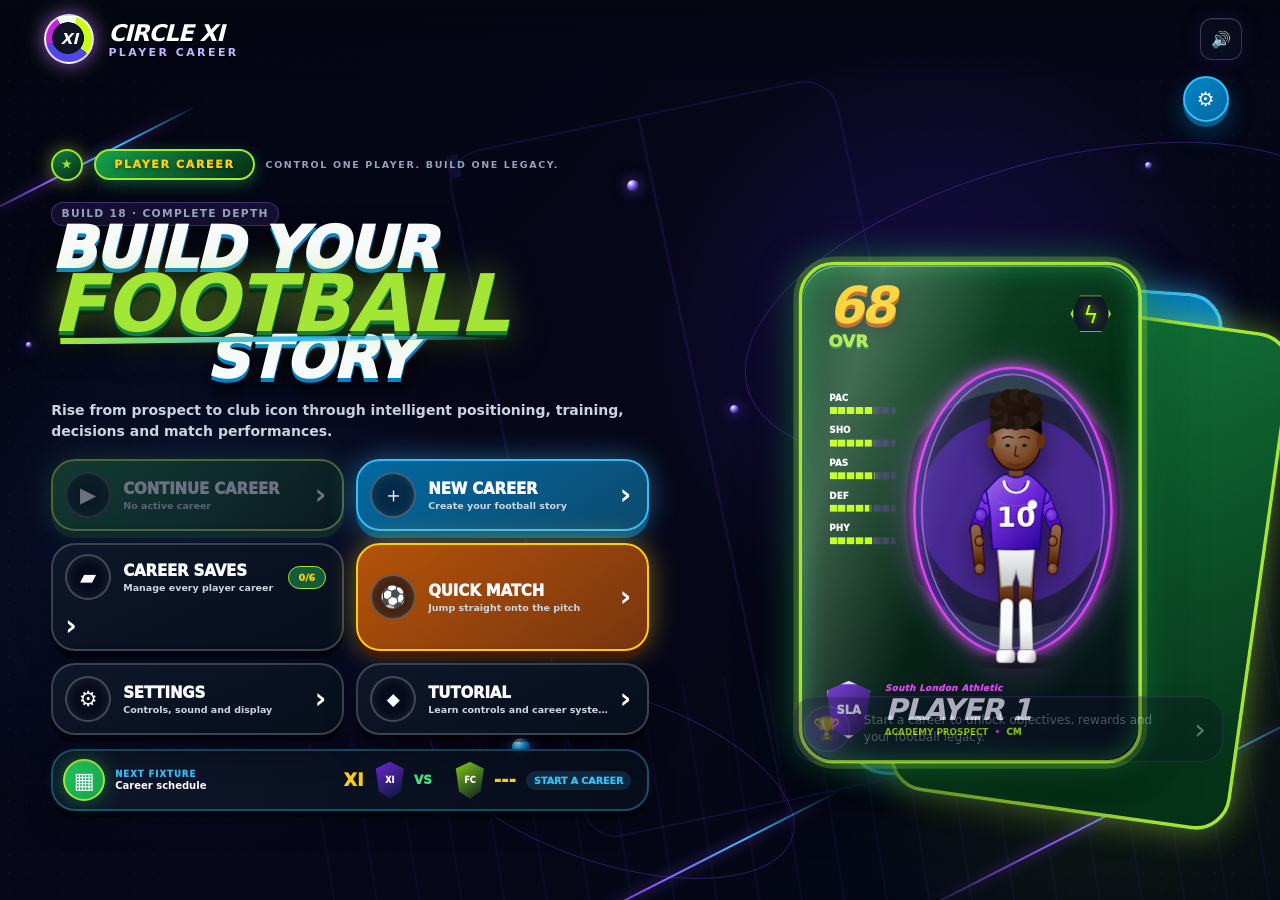
==== commit 432a4e1b: "Training centre v75.11: player status moved into a collapsible left rail The Match Day Condition and" ====
--- a/index.html
+++ b/index.html
@@ -6,7 +6,7 @@
   <meta name="theme-color" content="#121426" />
   <title>Circle XI: Player Career</title>
   <link rel="icon" href="data:," />
-  <link rel="stylesheet" href="styles.css?v=75.10.0" />
+  <link rel="stylesheet" href="styles.css?v=75.11.0" />
   <!-- v52 compatibility tokens: styles.css?v=52.0.0 game.js?v=52.0.0 -->
 </head>
 <body data-screen="menu">
@@ -590,6 +590,6 @@
       <section id="attributeEditorScreen" class="screen content-screen attribute-editor-screen"><div class="section-heading"><div><div class="eyebrow">CAREER ASSISTANCE</div><h2>Player Attribute Editor</h2></div><button class="ghost-btn" data-nav="hub">Back</button></div><div id="attributeEditorContent" class="panel attribute-editor-content"></div></section>
     </main>
   </div>
-  <script src="game.js?v=75.10.0"></script>
+  <script src="game.js?v=75.11.0"></script>
 </body>
 </html>
--- a/styles.css
+++ b/styles.css
@@ -4663,3 +4663,35 @@
 }
 .training-ground-explorer.travelling{cursor:progress}
 .training-ground-explorer.travelling .training-ground-player{filter:drop-shadow(0 6px 12px rgba(56,189,248,.35))}
+
+/* ---- Training centre: player status moved into a collapsible left rail ---- */
+.training-centre-main{padding:2px 4px 4px 2px}
+.training-main-layout{display:grid;grid-template-columns:auto minmax(0,1fr);gap:10px;align-items:stretch;height:100%;min-height:0}
+.training-main-content{min-width:0;min-height:0;height:100%}
+
+.training-side-rail{position:relative;display:flex;flex-direction:column;gap:7px;width:216px;min-width:0;min-height:0;overflow:hidden}
+.training-side-rail[data-open="0"]{width:30px}
+.training-side-rail[data-open="0"] .rail-body{display:none}
+.rail-toggle{display:flex;align-items:center;gap:7px;width:100%;padding:7px 8px;border:1px solid rgba(148,163,184,.2);border-radius:11px;background:rgba(4,10,17,.88);color:#cbd5e1;font:900 7px system-ui;letter-spacing:.13em;cursor:pointer;flex:0 0 auto}
+.rail-toggle:hover{border-color:rgba(56,189,248,.45);color:#e2e8f0}
+.rail-toggle i{font-style:normal;font-size:13px;line-height:1;color:#7dd3fc}
+.training-side-rail[data-open="0"] .rail-toggle{flex-direction:column;justify-content:flex-start;padding:8px 4px;height:100%;gap:10px}
+.training-side-rail[data-open="0"] .rail-toggle b{writing-mode:vertical-rl;letter-spacing:.2em}
+.rail-body{flex:1 1 auto;min-height:0;overflow-y:auto;padding-right:2px;scrollbar-width:thin;scrollbar-color:#475569 transparent}
+
+/* The two readouts have to fit a narrow column now. */
+.training-side-rail .condition-strip,.training-side-rail .career-staff-strip{margin:0 0 8px}
+.training-side-rail .condition-rows{grid-template-columns:1fr}
+.training-side-rail .condition-strip header{flex-direction:column;align-items:flex-start;gap:4px}
+.training-side-rail .career-staff-effects{grid-template-columns:repeat(2,minmax(0,1fr))}
+.training-side-rail .career-staff-chips{flex-direction:column}
+.training-side-rail .career-staff-chips span{width:100%}
+.training-side-rail .career-staff-strip header{flex-direction:column;align-items:flex-start;gap:5px}
+.training-side-rail .career-staff-strip [data-open-staff]{width:100%}
+
+@media(max-width:1000px){
+  .training-main-layout{grid-template-columns:minmax(0,1fr)}
+  .training-side-rail,.training-side-rail[data-open="0"]{width:100%}
+  .training-side-rail[data-open="0"] .rail-toggle{flex-direction:row;height:auto;padding:7px 8px}
+  .training-side-rail[data-open="0"] .rail-toggle b{writing-mode:horizontal-tb;letter-spacing:.13em}
+}
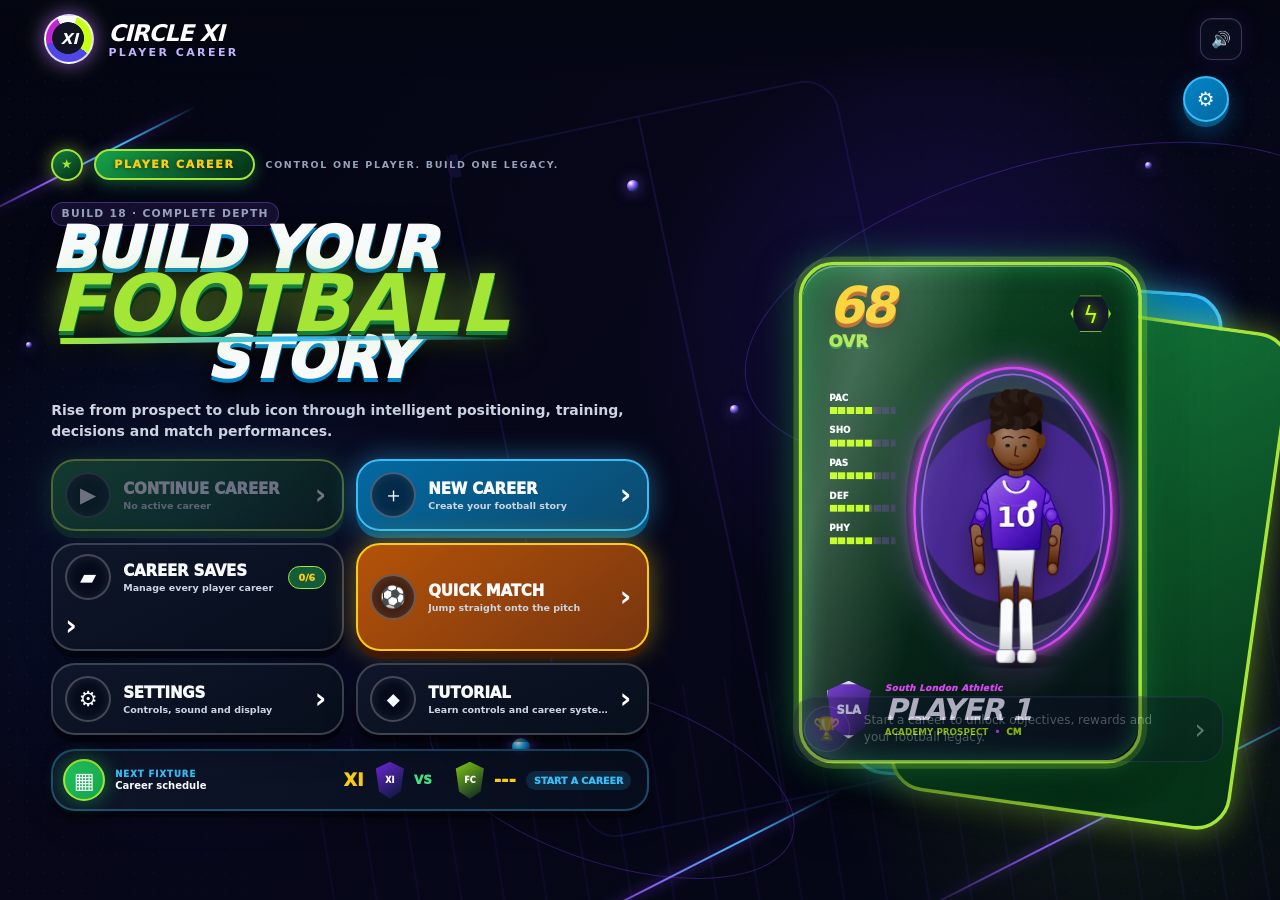
==== commit f63dfac2: "Career stats accuracy + international squad view (v75.12) Career statistics were counting the same f" ====
--- a/index.html
+++ b/index.html
@@ -6,7 +6,7 @@
   <meta name="theme-color" content="#121426" />
   <title>Circle XI: Player Career</title>
   <link rel="icon" href="data:," />
-  <link rel="stylesheet" href="styles.css?v=75.11.0" />
+  <link rel="stylesheet" href="styles.css?v=75.12.0" />
   <!-- v52 compatibility tokens: styles.css?v=52.0.0 game.js?v=52.0.0 -->
 </head>
 <body data-screen="menu">
@@ -585,11 +585,11 @@
         <div id="developmentContent" class="panel development-content"></div>
       </section>
 
-      <section id="squadScreen" class="screen content-screen squad-screen"><div class="section-heading"><div><div id="squadClubName" class="eyebrow">SOUTH LONDON ATHLETIC</div><h2>First Team Squad</h2></div><button class="ghost-btn" data-nav="hub">Back</button></div><div id="squadList" class="panel squad-list"></div></section>
+      <section id="squadScreen" class="screen content-screen squad-screen"><div class="section-heading"><div><div id="squadClubName" class="eyebrow">SOUTH LONDON ATHLETIC</div><h2 id="squadScreenTitle">First Team Squad</h2></div><button class="ghost-btn" data-nav="hub">Back</button></div><div id="squadList" class="panel squad-list"></div></section>
       <section id="contractScreen" class="screen content-screen contract-screen"><div class="section-heading"><div><div class="eyebrow">REPRESENTATION</div><h2>Agent & Contract</h2></div><button class="ghost-btn" data-nav="hub">Back</button></div><div id="contractContent" class="panel contract-content"></div></section>
       <section id="attributeEditorScreen" class="screen content-screen attribute-editor-screen"><div class="section-heading"><div><div class="eyebrow">CAREER ASSISTANCE</div><h2>Player Attribute Editor</h2></div><button class="ghost-btn" data-nav="hub">Back</button></div><div id="attributeEditorContent" class="panel attribute-editor-content"></div></section>
     </main>
   </div>
-  <script src="game.js?v=75.11.0"></script>
+  <script src="game.js?v=75.12.0"></script>
 </body>
 </html>
--- a/styles.css
+++ b/styles.css
@@ -4695,3 +4695,10 @@
   .training-side-rail[data-open="0"] .rail-toggle{flex-direction:row;height:auto;padding:7px 8px}
   .training-side-rail[data-open="0"] .rail-toggle b{writing-mode:horizontal-tb;letter-spacing:.13em}
 }
+
+/* ---- Squad screen: club / international team switch ---- */
+.squad-team-switch{display:flex;gap:6px;margin-bottom:9px;flex-wrap:wrap}
+.squad-team-switch button{display:inline-flex;align-items:center;gap:7px;padding:8px 14px;border:1px solid rgba(148,163,184,.22);border-radius:999px;background:rgba(8,15,28,.7);color:#94a3b8;font:900 9px system-ui;letter-spacing:.06em;cursor:pointer;transition:background .15s,color .15s,border-color .15s}
+.squad-team-switch button i{font-style:normal;font-size:14px;line-height:1}
+.squad-team-switch button:hover{border-color:rgba(56,189,248,.4);color:#cbd5e1}
+.squad-team-switch button.active{background:linear-gradient(135deg,#0f766e,#0369a1);border-color:transparent;color:#f8fafc}
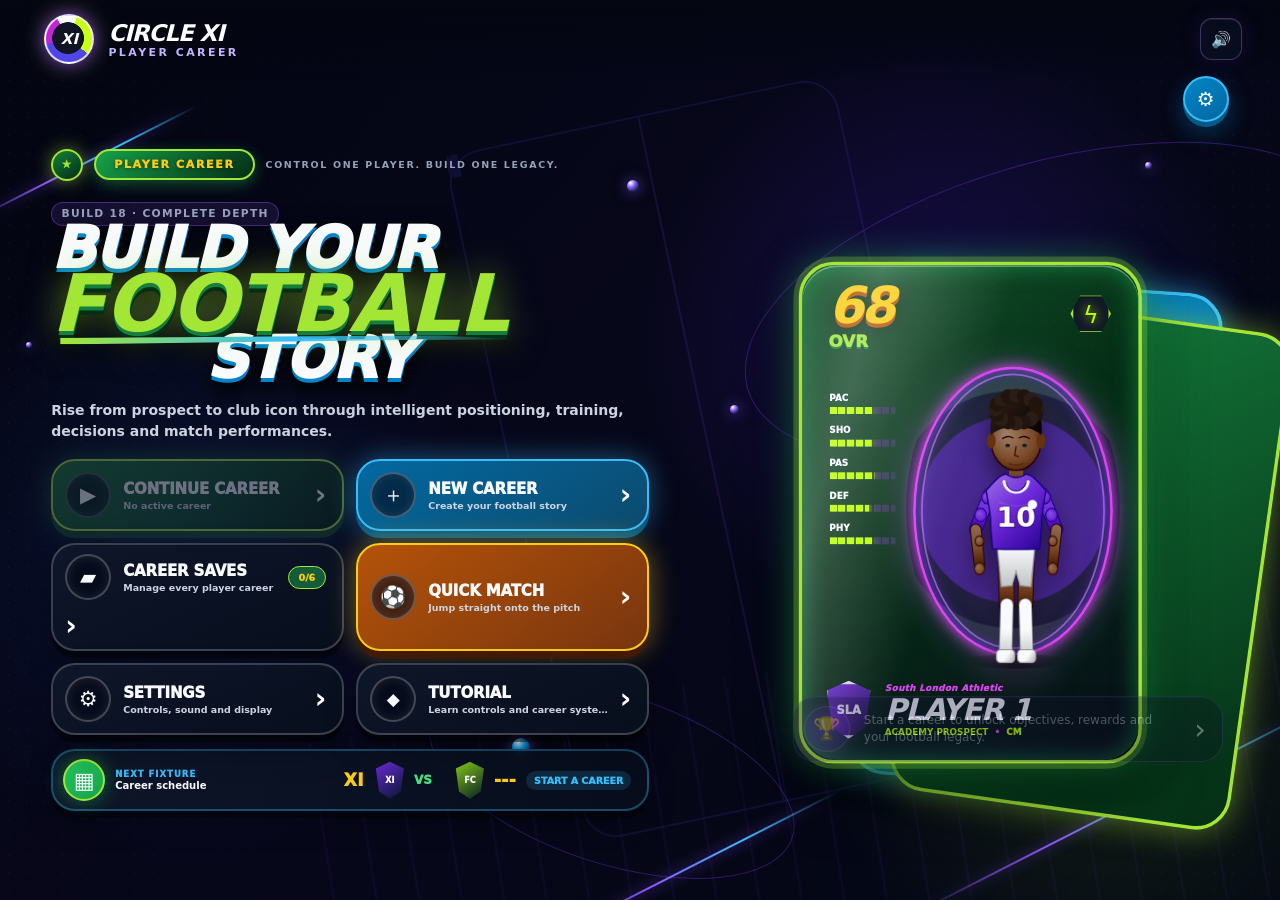
==== commit 5c0b7296: "Fix saved goal replays never being stored (v75.13) The replay system was complete - buffer capture, " ====
--- a/index.html
+++ b/index.html
@@ -6,7 +6,7 @@
   <meta name="theme-color" content="#121426" />
   <title>Circle XI: Player Career</title>
   <link rel="icon" href="data:," />
-  <link rel="stylesheet" href="styles.css?v=75.12.0" />
+  <link rel="stylesheet" href="styles.css?v=75.13.0" />
   <!-- v52 compatibility tokens: styles.css?v=52.0.0 game.js?v=52.0.0 -->
 </head>
 <body data-screen="menu">
@@ -590,6 +590,6 @@
       <section id="attributeEditorScreen" class="screen content-screen attribute-editor-screen"><div class="section-heading"><div><div class="eyebrow">CAREER ASSISTANCE</div><h2>Player Attribute Editor</h2></div><button class="ghost-btn" data-nav="hub">Back</button></div><div id="attributeEditorContent" class="panel attribute-editor-content"></div></section>
     </main>
   </div>
-  <script src="game.js?v=75.12.0"></script>
+  <script src="game.js?v=75.13.0"></script>
 </body>
 </html>
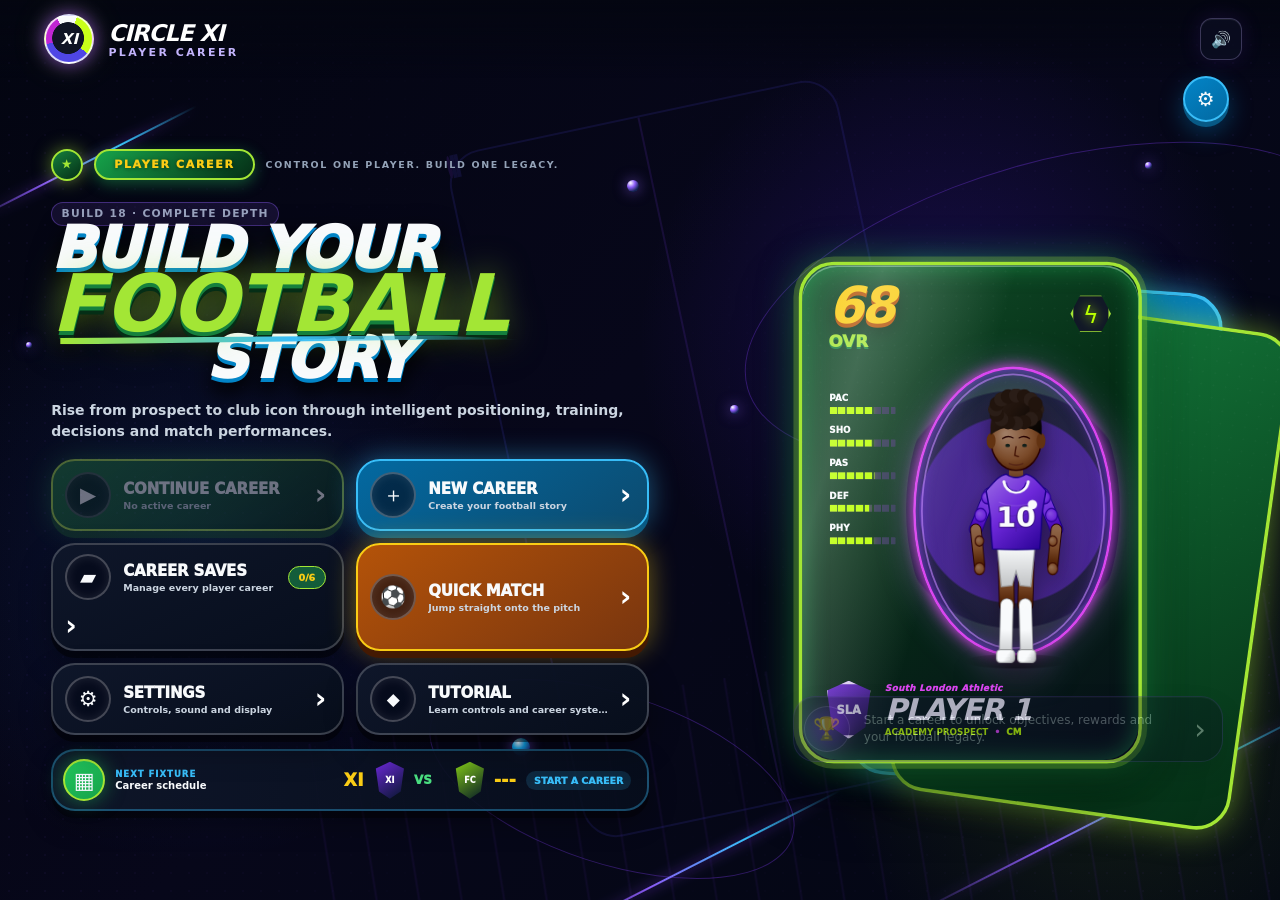
==== commit 0b573a2a: "Squad names and positions in the match introduction (v75.14) The View Squad tab and the match engine" ====
--- a/index.html
+++ b/index.html
@@ -6,7 +6,7 @@
   <meta name="theme-color" content="#121426" />
   <title>Circle XI: Player Career</title>
   <link rel="icon" href="data:," />
-  <link rel="stylesheet" href="styles.css?v=75.13.0" />
+  <link rel="stylesheet" href="styles.css?v=75.14.0" />
   <!-- v52 compatibility tokens: styles.css?v=52.0.0 game.js?v=52.0.0 -->
 </head>
 <body data-screen="menu">
@@ -590,6 +590,6 @@
       <section id="attributeEditorScreen" class="screen content-screen attribute-editor-screen"><div class="section-heading"><div><div class="eyebrow">CAREER ASSISTANCE</div><h2>Player Attribute Editor</h2></div><button class="ghost-btn" data-nav="hub">Back</button></div><div id="attributeEditorContent" class="panel attribute-editor-content"></div></section>
     </main>
   </div>
-  <script src="game.js?v=75.13.0"></script>
+  <script src="game.js?v=75.14.0"></script>
 </body>
 </html>
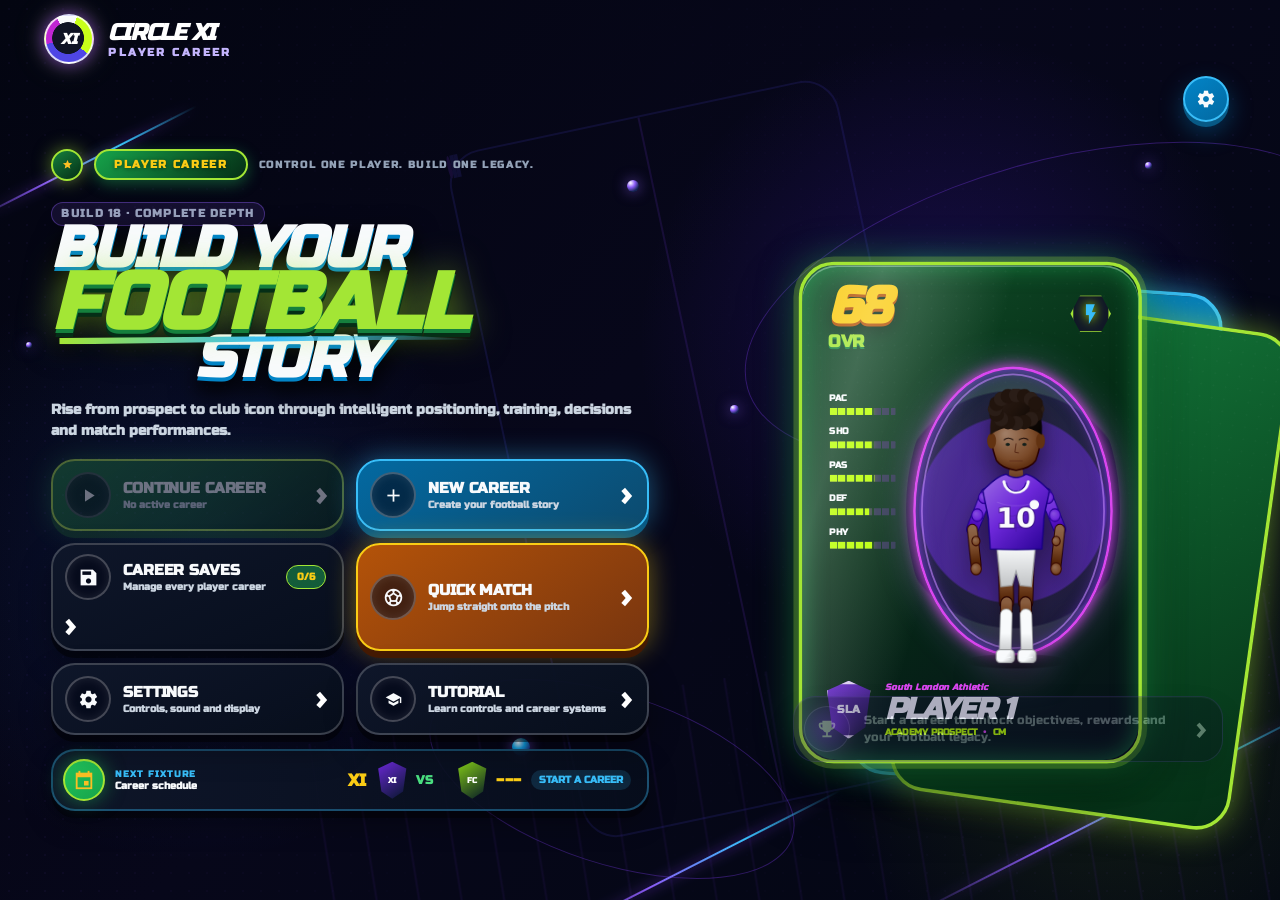
==== commit 02239506: "Match engine, crests, crowd and UI colour pass Gameplay - Fix J presses being dropped: widen the inp" ====
--- a/index.html
+++ b/index.html
@@ -6,18 +6,16 @@
   <meta name="theme-color" content="#121426" />
   <title>Circle XI: Player Career</title>
   <link rel="icon" href="data:," />
-  <link rel="stylesheet" href="styles.css?v=75.14.0" />
+  <link rel="stylesheet" href="styles.css?v=77.17.0" />
   <!-- v52 compatibility tokens: styles.css?v=52.0.0 game.js?v=52.0.0 -->
 </head>
 <body data-screen="menu">
   <div id="app">
     <header class="topbar">
-      <button class="brand" data-nav="menu" aria-label="Go to main menu">
+      <button class="brand" data-nav="menu" aria-label="Circle XI - go to the home screen">
         <span class="brand-ball">XI</span>
         <span><b>Circle XI</b><small>Player Career</small></span>
       </button>
-      <div id="topCareerSummary" class="top-career-summary hidden"></div>
-      <button id="muteBtn" class="icon-btn" aria-label="Toggle sound">🔊</button>
     </header>
 
     <main>
@@ -122,6 +120,7 @@
 
             <section class="creator-section active identity-creator-section" data-creator-panel="0">
               <div class="creator-section-title"><svg viewBox="0 0 24 24" fill="none" stroke="currentColor" stroke-width="2" stroke-linecap="round" stroke-linejoin="round"><circle cx="12" cy="8" r="3.4"/><path d="M4.5 20c1.3-3.8 4.3-6 7.5-6s6.2 2.2 7.5 6"/></svg><div><h3>Identity and Player Attributes</h3><small>Create your football identity and see every attribute before starting the career.</small></div></div>
+              <div class="v77-creator-tools" aria-label="Creator tools"><button type="button" id="v77SmartRandom" class="secondary-btn">✨ Smart Random</button><button type="button" id="v77FullRandom" class="ghost-btn">🎲 Randomise</button><button type="button" id="v77SavePreset" class="ghost-btn">💾 Save Preset</button><button type="button" id="v77LoadPreset" class="ghost-btn">📂 Load Preset</button></div>
               <div class="creator-row-2 identity-name-grid">
                 <label class="field-label">First name<input id="firstName" required maxlength="16" placeholder="John" value="Renny" autocomplete="given-name" /></label>
                 <label class="field-label">Surname<input id="surname" required maxlength="18" placeholder="Smith" value="Appiah" autocomplete="family-name" /></label>
@@ -129,6 +128,10 @@
               <input id="playerName" type="hidden" value="Renny Appiah" />
               <select id="age" class="visually-hidden-input"><option selected>17</option></select>
               <select id="foot" class="visually-hidden-input"><option selected>Right</option><option>Left</option></select>
+              <div class="creator-row-2 v77-identity-meta">
+                <label class="field-label">Date of birth<input id="dateOfBirth" type="date" value="2008-04-15" min="1996-01-01" max="2010-12-31" /></label>
+                <label class="field-label">Second nationality<select id="secondaryNationality" class="nice-select"><option value="">None</option></select><small class="field-help">Registers dual international eligibility. Your primary nationality remains the initial national-team route.</small></label>
+              </div>
 
               <div class="identity-nationality-block">
                 <div class="creator-section-subhead"><div><small>NATIONAL TEAM PATHWAY</small><h4>Choose nationality</h4></div><span>Continent first, then country</span></div>
@@ -154,6 +157,7 @@
               </div>
               <label class="field-label">Starting club<select id="careerClub" class="nice-select"></select></label>
               <div id="worldSelectionInsights" class="world-selection-insights" aria-live="polite"></div>
+              <div id="v77ClubPathway" class="v77-club-pathway" aria-live="polite"></div>
             </section>
 
             <section class="creator-section" data-creator-panel="2">
@@ -172,38 +176,11 @@
                 <button type="button" class="pos-btn" data-value="GK" style="grid-area:gk">GK</button>
               </div>
               <select id="position" class="visually-hidden-input"><option>GK</option><option>RB</option><option>CB</option><option>LB</option><option>DM</option><option selected>CM</option><option>AM</option><option>RW</option><option>LW</option><option>ST</option></select>
-
-              <div class="field-label">Archetype</div>
-              <div class="chip-row" id="archetypeChips"></div>
-              <select id="archetype" class="visually-hidden-input"><option>Playmaker</option><option>Ball Winner</option><option>Poacher</option><option>Target Forward</option><option>Inside Forward</option><option>Box-to-Box</option><option>Full Back</option><option>Sweeper Keeper</option></select>
-
-              <div class="field-label">Body build</div>
-              <div class="chip-row build-chip-row" id="buildChips"></div>
-              <select id="build" class="visually-hidden-input"><option>Lean</option><option selected>Athletic</option><option>Strong</option></select>
-            </section>
-
-            <section class="creator-section" data-creator-panel="3">
-              <div class="creator-section-title"><svg viewBox="0 0 24 24" fill="none" stroke="currentColor" stroke-width="2" stroke-linecap="round" stroke-linejoin="round"><path d="M4 21c1-5 3.5-7 8-7s7 2 8 7"/><circle cx="12" cy="7" r="4"/></svg><h3>Appearance</h3></div>
-              <div class="creator-row-2 appearance-basics">
-                <div><div class="field-label">Skin tone</div><div class="swatch-row" id="skinSwatches"></div><select id="skinTone" class="visually-hidden-input"><option value="#f2c9a0">Light</option><option value="#c98d5b">Medium</option><option selected value="#7b4b2a">Brown</option><option value="#4a2b1a">Deep</option></select></div>
-                <label class="field-label">Hair colour<input id="hairColour" type="color" value="#21140d" /></label>
-              </div>
-              <div class="field-label hair-picker-label">Hairstyle <span>Choose a unique top down silhouette</span></div>
-              <div class="hair-style-grid" id="hairChips"></div>
-              <select id="hair" class="visually-hidden-input"><option>Short</option><option selected>Fade</option><option>Afro</option><option>Braids</option><option>Shaved</option><option>Curly Top</option><option>Cornrows</option><option>Twists</option><option>Mohawk</option><option>Locs</option></select>
-              <div id="hairUnlockNote" class="hair-unlock-note"><span>🔒</span><div><b>More styles unlock during your career</b><small>Make appearances, score goals, earn awards and become a club legend.</small></div></div>
-              <div class="creator-row-2">
-                <label class="field-label">Boot colour<input id="bootColour" type="color" value="#f4f4f4" /></label>
-                <label class="field-label">Shirt number<input id="shirtNumber" type="number" min="1" max="99" value="8" /></label>
-              </div>
-            </section>
-
-            <section class="creator-section" data-creator-panel="4">
-              <div class="creator-section-title"><svg viewBox="0 0 24 24" fill="none" stroke="currentColor" stroke-width="2" stroke-linecap="round" stroke-linejoin="round"><path d="M4 20V10M10 20V4M16 20v-8M22 20H2"/></svg><h3>Review &amp; Difficulty</h3></div>
-              <div id="creatorFinalReview" class="creator-final-review"></div>
-              <div class="field-label career-mode-label">Career type <span>Choose whether attribute editing is available</span></div>
-              <div class="career-mode-cards" id="careerModeCards"></div>
-              <select id="careerMode" class="visually-hidden-input"><option selected>Standard Career</option><option>Assisted Career</option><option>Attribute Editor Career</option></select>
+              <div class="creator-row-2 v77-role-basics">
+                <label class="field-label">Secondary position<select id="secondaryPosition" class="nice-select"><option value="">None</option><option>GK</option><option>RB</option><option>CB</option><option>LB</option><option>DM</option><option>CM</option><option>AM</option><option>RW</option><option>LW</option><option>ST</option></select></label>
+                <label class="field-label">Skill moves <output id="skillMovesValue">3 ★</output><input id="skillMoves" type="range" min="1" max="5" step="1" value="3" /></label>
+              </div>
+
               <div class="creator-foot-profile" id="creatorFootProfile">
                 <div class="creator-section-subhead"><div><small>FOOT DEVELOPMENT</small><h4>Preferred and weak foot</h4></div><span id="weakFootEditorNote">Weak foot develops through training</span></div>
                 <div class="field-label">Preferred foot</div>
@@ -214,11 +191,139 @@
                   <label class="both-footed-toggle"><input id="bothFootedToggle" type="checkbox" disabled /> <span>Both footed</span><small>Maximum control, passing, crossing and shooting with either foot</small></label>
                 </div>
               </div>
-              <div class="field-label difficulty-label">Match difficulty</div>
-              <div class="difficulty-cards" id="difficultyCards"></div>
-              <select id="createDifficulty" class="visually-hidden-input"><option>Easy</option><option selected>Balanced</option><option>Hard</option></select>
-            </section>
-
+              
+
+              <div class="field-label">Archetype <span>Changes by position and shapes starting attributes, objectives and training recommendations</span></div>
+              <div class="chip-row" id="archetypeChips"></div>
+              <select id="archetype" class="visually-hidden-input"><option>Controller</option><option selected>Box-to-Box</option></select>
+              <div id="v77ArchetypeImpact" class="v77-archetype-impact" aria-live="polite"></div>
+
+              <div class="field-label">Body build</div>
+              <div class="chip-row build-chip-row" id="buildChips"></div>
+              <select id="build" class="visually-hidden-input"><option>Lean</option><option>Slim</option><option>Balanced</option><option selected>Athletic</option><option>Powerful</option><option>Stocky</option></select>
+              <div class="creator-row-2 v77-body-metrics">
+                <label class="field-label">Height <output id="heightValue">180 cm</output><input id="heightCm" type="range" min="160" max="205" step="1" value="180" /></label>
+                <label class="field-label">Weight <output id="weightValue">76 kg</output><input id="weightKg" type="range" min="55" max="110" step="1" value="76" /></label>
+              </div>
+              <div id="v77PhysicalImpact" class="v77-physical-impact" aria-live="polite"></div>
+
+              <div class="v77-speciality-block">
+                <div class="creator-section-subhead"><div><small>PLAYER IDENTITY</small><h4>Signature strengths and weakness</h4></div><span>Two strengths, one development weakness</span></div>
+                <div class="creator-row-3"><label class="field-label">Strength 1<select id="signatureStrength1" class="nice-select"></select></label><label class="field-label">Strength 2<select id="signatureStrength2" class="nice-select"></select></label><label class="field-label">Weakness<select id="signatureWeakness" class="nice-select"></select></label></div>
+                <div class="v77-attribute-presets"><button type="button" data-v77-attr-preset="balanced">Balanced</button><button type="button" data-v77-attr-preset="technical">Technical</button><button type="button" data-v77-attr-preset="physical">Physical</button><button type="button" data-v77-attr-preset="position">Position Specialist</button></div>
+              </div>
+
+              <div class="creator-row-2 career-origin-fields">
+                <label class="field-label">Football background
+                  <select id="careerBackground" class="nice-select">
+                    <option selected>Local Academy Graduate</option><option>Academy Wonderkid</option><option>Late Bloomer</option><option>Lower-League Prospect</option><option>Overseas Prospect</option><option>Street Footballer</option>
+                  </select>
+                </label>
+                <label class="field-label">Personality
+                  <select id="careerPersonality" class="nice-select">
+                    <option selected>Professional</option><option>Ambitious</option><option>Loyal</option><option>Confident</option><option>Quiet</option><option>Leader</option><option>Temperamental</option>
+                  </select>
+                </label>
+              </div>
+              <div id="careerOriginPreview" class="career-origin-preview" aria-live="polite"></div>
+            </section>
+
+            <section class="creator-section" data-creator-panel="3">
+              <div class="creator-section-title"><svg viewBox="0 0 24 24" fill="none" stroke="currentColor" stroke-width="2" stroke-linecap="round" stroke-linejoin="round"><path d="M4 21c1-5 3.5-7 8-7s7 2 8 7"/><circle cx="12" cy="7" r="4"/></svg><h3>Appearance</h3></div>
+              <div class="creator-row-2 appearance-basics">
+                <div><div class="field-label">Skin tone</div><div class="swatch-row" id="skinSwatches"></div><select id="skinTone" class="visually-hidden-input"><option value="#f6d7bf">Very light</option><option value="#f2c9a0">Light</option><option value="#d7a073">Tan</option><option value="#c98d5b">Medium</option><option selected value="#7b4b2a">Brown</option><option value="#5f351f">Deep brown</option><option value="#4a2b1a">Deep</option><option value="#2f1b12">Very deep</option></select></div>
+                <label class="field-label">Hair colour<input id="hairColour" type="color" value="#21140d" /></label>
+              </div>
+              <div class="v77-face-studio">
+                <div class="creator-section-subhead"><div><small>FACE STUDIO</small><h4>Facial structure</h4></div><span>Appearance is independent from nationality</span></div>
+                <div class="creator-row-3"><label class="field-label">Head shape<select id="headShape" class="nice-select"><option>Oval</option><option>Round</option><option>Square</option><option>Long</option><option>Diamond</option></select></label><label class="field-label">Jaw<select id="jawStyle" class="nice-select"><option>Soft</option><option selected>Balanced</option><option>Defined</option><option>Wide</option></select></label><label class="field-label">Nose<select id="noseStyle" class="nice-select"><option>Small</option><option selected>Balanced</option><option>Wide</option><option>Long</option></select></label></div>
+                <div class="creator-row-3"><label class="field-label">Eyes<select id="eyeStyle" class="nice-select"><option selected>Balanced</option><option>Narrow</option><option>Wide</option><option>Deep set</option></select></label><label class="field-label">Eyebrows<select id="browStyle" class="nice-select"><option selected>Natural</option><option>Thick</option><option>Fine</option><option>Arched</option></select></label><label class="field-label">Facial hair<select id="facialHair" class="nice-select"><option selected>Clean Shaven</option><option>Stubble</option><option>Goatee</option><option>Short Beard</option><option>Full Beard</option></select></label></div>
+                <div class="creator-row-2 v776-face-finish"><label class="field-label">Hairline<select id="hairlineStyle" class="nice-select"><option>Straight</option><option selected>Rounded</option><option>Sharp</option><option>Widow’s Peak</option><option>Curved</option><option>Receding</option></select></label><label class="field-label">Complexion<select id="complexion" class="nice-select"><option selected>Clear</option><option>Freckles</option><option>Light Texture</option><option>Defined Texture</option></select></label></div>
+              </div>
+              <div class="field-label hair-picker-label">Hairstyle <span>Choose a unique top down silhouette</span></div>
+              <div class="hair-style-grid" id="hairChips"></div>
+              <div id="v778StylePreview" class="v778-style-preview" aria-live="polite">
+                <div class="v778-style-hero"><small>CLASSIC MEDIA PREVIEW</small><canvas id="v778MediaPreview" width="260" height="230" aria-label="Classic Media hairstyle preview"></canvas><b id="v778HairName">Fade</b></div>
+                <div class="v778-context-strip">
+                  <figure><canvas id="v778MatchPreview" width="112" height="96" aria-label="Match hairstyle preview"></canvas><figcaption>MATCH</figcaption></figure>
+                  <figure><canvas id="v778TrainingPreview" width="112" height="96" aria-label="Training hairstyle preview"></canvas><figcaption>TRAINING</figcaption></figure>
+                  <figure><canvas id="v778ReplayPreview" width="112" height="96" aria-label="Replay hairstyle preview"></canvas><figcaption>REPLAY</figcaption></figure>
+                </div>
+              </div>
+              <select id="hair" class="visually-hidden-input"><option>Short</option><option selected>Fade</option><option>Afro</option><option>Braids</option><option>Shaved</option><option>Curly Top</option><option>Cornrows</option><option>Twists</option><option>Mohawk</option><option>Locs</option></select>
+              <div id="hairUnlockNote" class="hair-unlock-note"><span>🔒</span><div><b>More styles unlock during your career</b><small>Make appearances, score goals, earn awards and become a club legend.</small></div></div>
+              <div class="v77-equipment-locker">
+                <div class="creator-section-subhead"><div><small>MATCHDAY LOOK</small><h4>Kit, boots and accessories</h4></div><span>Your preferred number can still be unavailable at a club</span></div>
+                <div class="creator-row-3"><label class="field-label">Boot model<select id="bootModel" class="nice-select"><option>Velocity</option><option selected>Control Pro</option><option>Power Strike</option><option>Classic Leather</option></select></label><label class="field-label">Primary boot colour<input id="bootColour" type="color" value="#f4f4f4" /></label><label class="field-label">Secondary colour<input id="bootSecondaryColour" type="color" value="#111827" /></label></div>
+                <div class="creator-row-3"><label class="field-label">Shirt number<input id="shirtNumber" type="number" min="1" max="99" value="8" /></label><label class="field-label">Sleeves<select id="sleeveLength" class="nice-select"><option selected>Short</option><option>Long</option><option>Undershirt</option></select></label><label class="field-label">Shirt style<select id="shirtStyle" class="nice-select"><option selected>Untucked</option><option>Tucked</option><option>Fitted</option></select></label></div>
+                <div class="creator-row-3"><label class="field-label">Sock height<select id="sockHeight" class="nice-select"><option>Low</option><option selected>Standard</option><option>High</option></select></label><label class="field-label">Wrist tape<select id="wristTape" class="nice-select"><option selected>None</option><option>Left</option><option>Right</option><option>Both</option></select></label><label class="field-label">Accessories<select id="matchAccessories" class="nice-select"><option selected>None</option><option>Gloves</option><option>Ankle Tape</option><option>Gloves + Ankle Tape</option></select></label></div>
+              </div>
+            </section>
+
+            <section class="creator-section v772-review-section" data-creator-panel="4">
+              <div class="creator-section-title v772-review-title"><svg viewBox="0 0 24 24" fill="none" stroke="currentColor" stroke-width="2" stroke-linecap="round" stroke-linejoin="round"><path d="M4 20V10M10 20V4M16 20v-8M22 20H2"/></svg><div><h3>Final Review</h3><p>Review your player, then choose how the career and matches should feel.</p></div></div>
+
+              <nav class="v772-review-tabs" aria-label="Final review sections">
+                <button type="button" class="active" data-v772-review-tab="player"><span>👤</span><b>Player Review</b><small>Profile & scouting</small></button>
+                <button type="button" data-v772-review-tab="career"><span>🎮</span><b>Career Setup</b><small>Journey & difficulty</small></button>
+              </nav>
+
+              <div class="v772-review-page active" data-v772-review-page="player">
+                <div class="v772-review-intro"><div><small>PLAYER READY</small><h4>Your Create-a-Pro dossier</h4><p>Check the footballer you built. Use Edit to jump straight back to any completed creator step.</p></div><span id="v772ReviewReadyBadge">4 / 4 creator stages complete</span></div>
+                <div id="creatorFinalReview" class="creator-final-review"></div>
+                <div class="v772-edit-strip" aria-label="Edit creator sections">
+                  <button type="button" data-v772-edit-step="0"><span>👤</span><b>Identity</b><small>Edit</small></button>
+                  <button type="button" data-v772-edit-step="1"><span>🌍</span><b>Club</b><small>Edit</small></button>
+                  <button type="button" data-v772-edit-step="2"><span>⚽</span><b>Role</b><small>Edit</small></button>
+                  <button type="button" data-v772-edit-step="3"><span>✂️</span><b>Style</b><small>Edit</small></button>
+                </div>
+                <div id="v77PlayerDNA" class="v77-player-dna" aria-live="polite"></div>
+                <div id="v77ScoutingReport" class="v77-scouting-report" aria-live="polite"></div>
+                <button type="button" class="v772-continue-setup" data-v772-open-career>Continue to Career Setup <span>→</span></button>
+              </div>
+
+              <div class="v772-review-page" data-v772-review-page="career">
+                <div class="v772-review-intro"><div><small>FINAL DECISIONS</small><h4>Choose your career experience</h4><p>Career Journey changes your route to the first team. Match Difficulty changes how demanding the football itself is.</p></div><span>Journey choices lock after creation</span></div>
+
+                <div class="v772-setting-block v772-journey-block">
+                  <div class="creator-section-subhead"><div><small>CAREER JOURNEY</small><h4>How hard should your rise be?</h4></div><span>Locked after career creation</span></div>
+                  <div class="career-mode-cards v77-career-difficulty v772-journey-cards" id="careerDifficultyCards">
+                    <button type="button" data-v77-career-difficulty="Rising Star"><span>🌟</span><b>Rising Star</b><small>Faster route to meaningful minutes</small><i>More opportunity</i></button>
+                    <button type="button" data-v77-career-difficulty="Realistic Career"><span>⚽</span><b>Authentic Journey</b><small>The intended Circle XI progression</small><i>Recommended</i></button>
+                    <button type="button" data-v77-career-difficulty="Underdog"><span>🪜</span><b>Underdog Story</b><small>Earn every step of your career</small><i>Hardest pathway</i></button>
+                  </div>
+                  <select id="careerDifficulty" class="visually-hidden-input"><option value="" selected disabled>Choose a Career Journey</option><option>Rising Star</option><option>Realistic Career</option><option>Underdog</option></select>
+                  <div id="v772CareerJourneyImpact" class="v772-impact-preview" aria-live="polite"></div>
+                  <details class="v772-comparison"><summary>Compare Career Journeys</summary><div class="v772-comparison-grid"><b></b><b>Rising Star</b><b>Authentic</b><b>Underdog</b><span>Starting opportunity</span><em>High</em><em>Normal</em><em>Low</em><span>Manager trust</span><em>Higher</em><em>Balanced</em><em>Lower</em><span>Early development</span><em>Faster</em><em>Balanced</em><em>Slower</em><span>Growth ceiling</span><em>High</em><em>High</em><em>Very high</em><span>Pressure</span><em>Lower</em><em>Normal</em><em>Higher</em></div></details>
+                </div>
+
+                <div class="v772-setting-block">
+                  <div class="creator-section-subhead"><div><small>CAREER RULES</small><h4>How much control do you want?</h4></div><span>Save type</span></div>
+                  <div class="career-mode-cards v772-rules-cards" id="careerModeCards"></div>
+                  <select id="careerMode" class="visually-hidden-input"><option selected>Standard Career</option><option>Assisted Career</option><option>Attribute Editor Career</option></select>
+                </div>
+
+                <div class="v772-setting-block">
+                  <div class="creator-section-subhead"><div><small>MATCH DIFFICULTY</small><h4>How demanding should matches be?</h4></div><span>Can be changed later</span></div>
+                  <div class="difficulty-cards v772-match-difficulty" id="difficultyCards"></div>
+                  <select id="createDifficulty" class="visually-hidden-input"><option value="" selected disabled>Choose Match Difficulty</option><option value="Easy">Easy</option><option value="Balanced">Balanced</option><option value="Hard">Hard</option></select>
+                </div>
+
+                <details class="v772-advanced-settings">
+                  <summary><span>⚙️</span><div><b>Advanced Settings</b><small>Assistance, tutorials and presentation</small></div><i>⌄</i></summary>
+                  <div class="creator-row-2">
+                    <label class="field-label">Pass assistance<select id="creatorPassAssist" class="nice-select"><option>High</option><option selected>Standard</option><option>Manual</option></select></label>
+                    <label class="field-label">Shot assistance<select id="creatorShotAssist" class="nice-select"><option>High</option><option selected>Standard</option><option>Manual</option></select></label>
+                    <label class="field-label">Tutorial prompts<select id="creatorTutorialPrompts" class="nice-select"><option selected>Contextual</option><option>All</option><option>Off</option></select></label>
+                    <label class="field-label">Match speed<select id="creatorMatchSpeed" class="nice-select"><option>Slower</option><option selected>Authentic</option><option>Faster</option></select></label>
+                  </div>
+                </details>
+
+                <div id="v772CareerSetupSummary" class="v772-career-summary" aria-live="polite"></div>
+              </div>
+            </section>
+
+            <div id="creatorValidationMessage" class="creator-validation-message" aria-live="polite"></div>
             <footer class="creator-actions">
               <button id="creatorPrevious" class="ghost-btn" type="button"><span>←</span> Previous</button>
               <div class="creator-step-status"><b id="creatorStepLabel">Identity</b><small id="creatorStepCount">Step 1 of 5</small></div>
@@ -279,7 +384,8 @@
 
       <div id="trainingGameModal" class="training-game-modal hidden" role="dialog" aria-modal="true">
         <div class="training-game-shell">
-          <header><div class="training-game-heading"><small>TRAINING GROUND</small><h2 id="trainingGameTitle">Target Finishing</h2><div id="fkHeaderMeta" class="fk-header-meta" aria-live="polite"></div></div><button id="closeTrainingGame" class="icon-btn">×</button></header>
+          <header><div class="training-game-heading"><small>FIRST TEAM TRAINING CENTRE</small><h2 id="trainingGameTitle">Target Finishing</h2><div id="fkHeaderMeta" class="fk-header-meta" aria-live="polite"></div></div><div class="training-session-status"><span id="trainingModeBadge">FINISHING</span><b id="trainingDifficultyBadge">STANDARD</b><button id="closeTrainingGame" class="icon-btn">×</button></div></header>
+          <div class="training-mode-identity" id="trainingModeIdentity"><div class="training-mode-mark" id="trainingModeMark">TF</div><div><small id="trainingModeCategory">FINISHING DEPARTMENT</small><b id="trainingModeObjective">Receive, create space and finish accurately.</b></div><div id="trainingModeAttributes" class="training-mode-attributes"></div></div>
           <div class="training-game-layout">
             <section id="trainingGameStage" class="training-game-stage" tabindex="0"><div id="trainingGamePitch" class="training-game-pitch"></div><div id="trainingGamePrompt" class="training-game-prompt">Click Start</div></section>
             <aside><div class="training-game-stars" id="trainingGameStars">☆☆☆</div><div class="training-game-score"><small>SCORE</small><b id="trainingGameScore">0</b></div><div class="training-game-score"><small>TIME</small><b id="trainingGameTime">30</b></div><div class="training-game-score"><small>STREAK</small><b id="trainingGameStreak">0</b></div><div class="training-game-score combo"><small>COMBO</small><b id="trainingGameMultiplier">×1</b></div><p id="trainingGameChallenge" class="training-game-challenge">Weekly challenge: 0/12 successful actions</p><div id="trainingGameLeaderboard" class="training-game-leaderboard"></div><p id="trainingGameHelp">Hit the highlighted targets accurately.</p><button id="startTrainingGame" class="primary-btn full">▶ Start drill</button><button id="simulateTrainingGame" class="secondary-btn full">⚡ Simulate instead</button></aside>
@@ -372,7 +478,8 @@
             <div class="penalty-live-score-chip"><div><span>★★★</span><small>LIVE <b id="matchPenMinute">1'</b></small></div><div><strong id="matchPenTechniqueShort">L</strong><small>SHOT</small></div><div class="penalty-mini-pressure"><small>PRESSURE <b id="matchPenHudPressure">0%</b></small><i><b id="matchPenaltyPressureFill"></b></i></div></div>
             <button id="matchPenaltyMinimalToggle" class="penalty-hud-icon" type="button" title="Minimal HUD" aria-label="Toggle minimal penalty HUD">▣</button><button id="matchPenaltyHelpToggle" class="penalty-hud-icon" type="button" title="Penalty help" aria-label="Penalty help">?</button>
           </div>
-          <div id="matchPenaltyAimCursor" class="penalty-aim-cursor"><i></i><span></span></div>
+          <div id="matchPenaltyCountdown" class="penalty-countdown"><b>3</b><small>GET SET</small></div><div id="matchPenaltyAimCursor" class="penalty-aim-cursor"><i></i><span></span></div>
+          <div id="matchPenaltyAttemptFeedback" class="penalty-attempt-feedback"></div>
           <div class="penalty-aim-label"><b>AIM</b><span id="matchPenAimValue">50 · 17</span><small>WASD / ARROWS</small></div>
           <div class="training-match-hud penalty-power-hud"><div class="penalty-power-row"><span id="matchPenaltyActionName">Normal</span><strong id="matchPenaltyPowerText">0%</strong></div><div class="training-power-track penalty-power-track"><span class="penalty-power-scale"><em>EARLY</em><em>LATE</em></span><i id="matchPenaltyPowerFill"></i><span class="penalty-perfect-zone">PERFECT</span><span class="penalty-power-marker"></span></div><small id="matchPenaltyActionGuide">L · hold and release inside PERFECT</small></div>
           <div class="penalty-technique-selector match-penalty-technique-selector">
@@ -455,7 +562,7 @@
           </div>
         </div>
         <div id="tutorial" class="tutorial hidden">
-          <div class="tutorial-card"><div class="eyebrow">FIRST MATCH</div><h3>Control only your player</h3><p>Move and aim with WASD. Hold and release J to pass, K for a through ball, L to shoot, or I to cross—the longer you hold, the more power you use. Passing and shooting are semi-assisted, while crosses target dangerous teammates; player attributes determine the strength and accuracy of the assistance. Hold Space to jockey without the ball or shield while dribbling. When defending, hold I to pressure the ball carrier, use K to block, L for a sliding tackle, and J to send the nearest teammate to press while you cover. Each defensive action uses its own situation-based animation. Goalkeepers use J to dive right, L to dive left, K for low middle and I for high middle. Combine J or L with K or I for low and high corner dives. Shift adds driven passes, finesse shots and lofted deliveries. Fouls, cards, free kicks, penalties, first-time actions and substitutions are active.</p><button id="closeTutorial" class="primary-btn"><svg class="btn-icon" viewBox="0 0 24 24" fill="currentColor"><path d="M8 5v14l11-7z"/></svg>Start Match</button></div>
+          <div class="tutorial-card"><div class="eyebrow">FIRST MATCH · BASICS</div><h3>Start with four actions</h3><p><b>WASD</b> moves your player. <b>J</b> passes, <b>K</b> plays a through ball, <b>I</b> crosses and <b>L</b> shoots. Hold an action button for more power and use <b>Shift</b> to sprint. Your first match will introduce defending, shielding and advanced techniques as they become relevant, so you do not need to memorise everything now. The full control guide remains available in Circle XI Academy.</p><div class="tutorial-first-steps"><span>① Move into space</span><span>② Pass and move</span><span>③ Follow the manager objective</span><span>④ Shoot when the chance opens</span></div><button id="closeTutorial" class="primary-btn"><svg class="btn-icon" viewBox="0 0 24 24" fill="currentColor"><path d="M8 5v14l11-7z"/></svg>Start Match</button></div>
         </div>
         <div id="pauseOverlay" class="overlay hidden"><div class="modal"><h2>Match Paused</h2><button id="resumeBtn" class="primary-btn full"><svg class="btn-icon" viewBox="0 0 24 24" fill="currentColor"><path d="M8 5v14l11-7z"/></svg>Resume</button><button id="simulateMatchBtn" class="secondary-btn full simulate-match-btn"><span class="btn-icon" aria-hidden="true">⏩</span>Simulate to Full Time</button><button id="restartMatchBtn" class="secondary-btn full"><svg class="btn-icon" viewBox="0 0 24 24" fill="none" stroke="currentColor" stroke-width="2" stroke-linecap="round" stroke-linejoin="round"><path d="M20 12a8 8 0 1 1-3-6.2"/><path d="M20 4v5h-5"/></svg>Restart Match</button><button id="quitMatchBtn" class="danger-btn full"><svg class="btn-icon" viewBox="0 0 24 24" fill="none" stroke="currentColor" stroke-width="2" stroke-linecap="round" stroke-linejoin="round"><path d="M9 21H5a2 2 0 0 1-2-2V5a2 2 0 0 1 2-2h4"/><path d="M16 17l5-5-5-5"/><path d="M21 12H9"/></svg>Quit to Career Hub</button></div></div>
         <div id="subOffOverlay" class="overlay hidden"><div class="modal sub-off-modal"><div class="sub-off-head"><span id="subOffIcon" class="sub-off-icon">↕</span><div><div id="subOffEyebrow" class="eyebrow">SUBSTITUTION</div><h2 id="subOffTitle">Substituted</h2></div></div><p id="subOffReason" class="sub-off-reason">You have been withdrawn from the match.</p><div id="subOffDetails" class="sub-off-details hidden"></div><div id="subOffSwap" class="sub-off-swap hidden"></div><button id="continueSubOffBtn" class="primary-btn full"><svg class="btn-icon" viewBox="0 0 24 24" fill="none" stroke="currentColor" stroke-width="2" stroke-linecap="round" stroke-linejoin="round"><path d="M5 12h13M13 6l6 6-6 6"/></svg>Continue</button></div></div>
@@ -484,7 +591,7 @@
         <div class="section-heading"><div><div class="eyebrow">OPTIONS</div><h2>Settings</h2></div><button class="ghost-btn" data-back>Back</button></div>
         <div class="panel settings-panel">
           <label>Difficulty<select id="difficultySetting"><option>Easy</option><option>Balanced</option><option>Hard</option></select></label>
-          <label>Match length<select id="matchLengthSetting"><option value="240">Short · 4 minutes</option><option value="360" selected>Standard · 6 minutes</option><option value="480">Long · 8 minutes</option></select></label>
+          <label>Match length<select id="matchLengthSetting"><option value="240">Short · 4 minutes</option><option value="360" selected>Standard · 6 minutes</option><option value="480">Long · 8 minutes</option><option value="720">Full · 12 minutes · realistic stats</option></select></label>
           <label>Camera zoom<input id="zoomSetting" type="range" min="0.82" max="1.18" value="1.02" step="0.04" /></label>
           <label>Aim sensitivity<select id="aimSensitivitySetting"><option>Slow</option><option selected>Normal</option><option>Fast</option></select></label>
           <label>Aerial indicators<select id="aerialAssistSetting"><option>Full</option><option selected>Standard</option><option>Minimal</option><option>Off</option></select></label>
@@ -570,7 +677,7 @@
               <div class="tutorial-feature-grid colourful">
                 <article class="tutorial-feature-card"><span>▶</span><div><b>Matchday presentation</b><p>Walk through the stadium tunnel, line up, celebrate goals and leave together at half time and full time.</p></div></article>
                 <article class="tutorial-feature-card"><span>◎</span><div><b>Intelligent match engine</b><p>AI players scan, press, support, intercept, rotate and react to loose balls.</p></div></article>
-                <article class="tutorial-feature-card"><span>◉</span><div><b>International football</b><p>Good form and ratings can earn call-ups for June and July tournaments.</p></div></article>
+                <article class="tutorial-feature-card"><span>◉</span><div><b>International football</b><p>Nationality locks your national team and confederation. International windows, qualifying and continental championships are scheduled without club fixture clashes.</p></div></article>
                 <article class="tutorial-feature-card"><span>▦</span><div><b>Full season calendar</b><p>Browse previous results and future league, cup and international fixtures month by month.</p></div></article>
                 <article class="tutorial-feature-card"><span>◖</span><div><b>Stadium sound</b><p>Crowds, tackles, passes, shots, posts, grass, net impacts and whistles have distinct sounds.</p></div></article>
                 <article class="tutorial-feature-card"><span>★</span><div><b>Trophy cabinet</b><p>Team and individual honours use their own trophy designs inside your career cabinet.</p></div></article>
@@ -588,8 +695,18 @@
       <section id="squadScreen" class="screen content-screen squad-screen"><div class="section-heading"><div><div id="squadClubName" class="eyebrow">SOUTH LONDON ATHLETIC</div><h2 id="squadScreenTitle">First Team Squad</h2></div><button class="ghost-btn" data-nav="hub">Back</button></div><div id="squadList" class="panel squad-list"></div></section>
       <section id="contractScreen" class="screen content-screen contract-screen"><div class="section-heading"><div><div class="eyebrow">REPRESENTATION</div><h2>Agent & Contract</h2></div><button class="ghost-btn" data-nav="hub">Back</button></div><div id="contractContent" class="panel contract-content"></div></section>
       <section id="attributeEditorScreen" class="screen content-screen attribute-editor-screen"><div class="section-heading"><div><div class="eyebrow">CAREER ASSISTANCE</div><h2>Player Attribute Editor</h2></div><button class="ghost-btn" data-nav="hub">Back</button></div><div id="attributeEditorContent" class="panel attribute-editor-content"></div></section>
+
+      <div id="v772CareerConfirm" class="v772-career-confirm hidden" role="dialog" aria-modal="true" aria-labelledby="v772CareerConfirmTitle">
+        <div class="v772-confirm-card">
+          <small>YOUR JOURNEY STARTS HERE</small>
+          <h2 id="v772CareerConfirmTitle">Create-a-Pro ready</h2>
+          <div id="v772CareerConfirmBody"></div>
+          <div class="v772-confirm-actions"><button type="button" class="ghost-btn" data-v772-confirm-back>Go Back</button><button type="button" class="primary-btn" data-v772-confirm-start>Enter the Academy →</button></div>
+        </div>
+      </div>
     </main>
   </div>
-  <script src="game.js?v=75.14.0"></script>
+  <script src="material-icons-upgrade.js?v=77.17.0"></script>
+  <script src="game.js?v=77.17.0"></script>
 </body>
 </html>
--- a/styles.css
+++ b/styles.css
@@ -1,10 +1,16 @@
+@font-face{font-family:"Russo One";src:url("assets/fonts/RussoOne-Regular.ttf") format("truetype");font-weight:400;font-style:normal;font-display:swap}
+:root{--global-game-font:"Russo One",ui-sans-serif,system-ui,-apple-system,BlinkMacSystemFont,"Segoe UI",sans-serif}
+*{font-family:var(--global-game-font)!important}
 :root{--bg:#0b0d18;--surface:#14182a;--surface2:#1b2036;--line:#2a3150;--text:#f5f7ff;--muted:#9aa3bf;--purple:#8b5cf6;--purple2:#b69cff;--green:#4ade80;--yellow:#fbbf24;--red:#fb7185;--pitch:#187440;--pitch2:#1d8048;--shadow:0 24px 60px -12px rgba(0,0,0,.75), 0 12px 24px -8px rgba(0,0,0,.55)}
 *{box-sizing:border-box}
-html,body{margin:0;min-height:100%;background:radial-gradient(circle at 70% -10%,#222653 0,#0b0d18 38%);color:var(--text);font-family:Inter,ui-sans-serif,system-ui,-apple-system,BlinkMacSystemFont,"Segoe UI",sans-serif}
+html,body{margin:0;min-height:100%;background:radial-gradient(circle at 70% -10%,#222653 0,#0b0d18 38%);color:var(--text);font-family:var(--global-game-font)}
 button,input,select{font:inherit}
 button{cursor:pointer}
 .hidden{display:none!important}
-.topbar{height:72px;display:flex;align-items:center;justify-content:space-between;padding:0 4vw;border-bottom:1px solid rgba(255,255,255,.07);background:rgba(10,12,22,.82);backdrop-filter:blur(18px);position:fixed;inset:0 0 auto;z-index:30}
+.topbar{height:72px;display:flex;align-items:center;justify-content:flex-start;padding:0 4vw;border:0;background:none;backdrop-filter:none;position:fixed;inset:0 0 auto;z-index:30;pointer-events:none}
+.topbar .brand{pointer-events:auto;cursor:pointer}
+.topbar .brand:hover .brand-ball{filter:brightness(1.12)}
+.topbar .brand:focus-visible{outline:2px solid #a78bfa;outline-offset:4px;border-radius:12px}
 .brand{display:flex;align-items:center;gap:12px;background:none;border:0;color:white;text-align:left}
 .brand span:last-child{display:flex;flex-direction:column}
 .brand small{color:var(--muted);font-size:11px;letter-spacing:.12em;text-transform:uppercase}
@@ -351,11 +357,12 @@
     linear-gradient(180deg,#080c14,#0b1019 50%,#070b12);
 }
 
+/* v77.10: the header bar is gone - only the brand remains, as a home link. */
 .topbar{
-  background:linear-gradient(180deg,rgba(7,11,19,.98),rgba(9,14,23,.92));
-  border-bottom:1px solid rgba(226,232,240,.1);
-  box-shadow:0 8px 28px rgba(0,0,0,.3);
-  backdrop-filter:blur(16px) saturate(1.15);
+  background:none;
+  border-bottom:0;
+  box-shadow:none;
+  backdrop-filter:none;
 }
 
 .brand-ball{
@@ -806,7 +813,7 @@
 /* Visual career overhaul */
 #hubScreen{height:calc(100vh - 64px);min-height:650px;overflow:hidden}.career-tab-screen .section-heading{height:58px;margin-bottom:8px}.career-tabs{height:50px;margin-bottom:8px}.tabbed-hub{height:calc(100vh - 205px);min-height:500px;overflow:hidden}.career-tab-panel.tab-visible{height:100%;overflow:hidden}.objectives-panel.tab-visible,.table-panel.tab-visible{display:block}.objectives-panel[data-career-panel="overview"]{grid-column:1/-1}.table-panel[data-career-panel="overview"]{display:none!important}.visual-overview{height:100%;display:grid;grid-template-columns:1.1fr 1.35fr 1.1fr;grid-template-rows:110px 1fr 112px;gap:12px}.overview-player-mini,.overview-next-match,.overview-meters,.overview-actions,.objective-icon-row{background:linear-gradient(145deg,rgba(24,33,52,.96),rgba(13,18,31,.98));border:1px solid #2d3850;border-radius:16px;padding:14px}.overview-player-mini{display:flex;gap:14px;align-items:center}.mini-portrait{width:72px;height:72px;border-radius:22px;background:linear-gradient(145deg,#6d28d9,#312e81);display:grid;place-items:center;font-size:28px;font-weight:900}.overview-player-mini div:last-child{display:grid;gap:4px}.overview-player-mini b{font-size:20px}.overview-player-mini span,.overview-player-mini small{color:var(--muted)}.overview-meters{grid-column:2;grid-row:1/3;display:grid;grid-template-columns:repeat(2,1fr);gap:10px}.overview-meters>div{display:grid;grid-template-columns:42px 1fr;grid-template-rows:1fr 1fr;align-items:center;background:#0d1423;border-radius:13px;padding:10px}.overview-meters span{font-size:25px;grid-row:1/3}.overview-meters b{font-size:18px}.overview-meters small{color:var(--muted)}.overview-next-match{text-align:center;display:grid;align-content:center;gap:8px}.overview-next-match>div{display:flex;justify-content:center;align-items:center;gap:14px}.overview-actions{grid-column:1;grid-row:2;display:grid;grid-template-columns:repeat(2,1fr);gap:8px}.overview-actions button{border:1px solid #303b52;background:#0c1321;color:white;border-radius:13px;display:grid;place-items:center;gap:3px;font-size:24px;padding:10px}.overview-actions b{font-size:11px}.overview-actions small{font-size:9px;color:var(--muted)}.objective-icon-row{grid-column:1/-1;display:grid;grid-template-columns:repeat(3,1fr);gap:10px}.objective-icon-row>div{display:grid;grid-template-columns:38px 1fr;grid-template-rows:1fr 1fr;align-items:center}.objective-icon-row span{font-size:24px;grid-row:1/3}.objective-icon-row small{color:var(--muted);font-size:10px}
 .visual-profile-screen{height:100%;display:grid;grid-template-rows:130px 82px 1fr;gap:12px}.player-identity-card{display:flex;align-items:center;gap:18px;background:linear-gradient(135deg,#21163c,#101827);border-radius:16px;padding:16px}.portrait-visual{width:94px;height:94px;border-radius:25px;background:linear-gradient(145deg,#7c3aed,#312e81);display:grid;place-items:center;position:relative;font-size:36px;font-weight:900}.portrait-visual i{position:absolute;bottom:5px;right:5px;background:#0b1220;padding:4px 7px;border-radius:8px;font-size:10px}.identity-copy{flex:1}.identity-copy h3{font-size:24px;margin:4px 0}.identity-icons{display:flex;gap:8px;flex-wrap:wrap}.identity-icons span{background:#111a2a;padding:5px 8px;border-radius:8px;font-size:11px}.overall-ring{width:86px;height:86px;border-radius:50%;border:7px solid #a78bfa;display:grid;place-items:center;align-content:center}.overall-ring b{font-size:28px}.overall-ring small{font-size:9px}.profile-condition-strip{display:grid;grid-template-columns:repeat(6,1fr);gap:8px}.profile-condition-strip>div{background:#0d1524;border:1px solid #29364d;border-radius:13px;display:grid;place-items:center;padding:7px}.profile-condition-strip span{font-size:20px}.profile-condition-strip small{font-size:9px;color:var(--muted)}.attribute-visual-grid{display:grid;grid-template-columns:repeat(6,1fr);gap:10px;align-content:start}.attribute-visual{min-height:105px;background:#0d1524;border:1px solid #29364d;border-radius:14px;padding:9px;display:grid;place-items:center;position:relative}.attribute-ring{width:56px;height:56px;border-radius:50%;display:grid;place-items:center;background:conic-gradient(#8b5cf6 var(--progress),#263149 0)}.attribute-ring:before{content:"";position:absolute;width:44px;height:44px;border-radius:50%;background:#111827}.attribute-ring b{z-index:1}.attribute-visual>span{font-size:10px;text-align:center}.attribute-visual>i{position:absolute;right:8px;top:8px;font-weight:900}.attribute-visual.up i,.attribute-visual.strong-up i{color:#4ade80}.attribute-visual.down i{color:#f87171}.attribute-visual.stable i{color:#94a3b8}
-.visual-fixtures-screen{height:100%;display:grid;grid-template-columns:1.45fr .8fr;gap:14px}.fixture-calendar,.fixture-detail-card{background:#0d1524;border:1px solid #29364d;border-radius:16px;padding:14px}.calendar-head{display:flex;justify-content:space-between;align-items:center;margin-bottom:6px}.calendar-head button{width:34px;height:34px;border-radius:10px;background:#182238;color:white;border:1px solid #33415b}.calendar-head div{display:grid;text-align:center}.calendar-head small{font-size:9px;color:var(--muted)}.calendar-legend{display:flex;justify-content:center;gap:15px;margin:0 0 7px;color:#8b97ad;font-size:8px}.calendar-legend span{display:flex;align-items:center;gap:4px}.calendar-legend i{width:7px;height:7px;border-radius:50%;background:#8b5cf6}.calendar-legend .cup-dot{background:#f59e0b}.calendar-week,.calendar-grid{display:grid;grid-template-columns:repeat(7,1fr);gap:6px}.calendar-week span{text-align:center;font-size:9px;color:#8b97ad}.calendar-day{height:74px;border-radius:11px;background:#111a2b;color:white;border:1px solid #273249;display:grid;place-items:center;padding:5px}.calendar-day.has-match{background:#171832}.calendar-day.cup-match{background:linear-gradient(145deg,#2a2110,#171832);border-color:#6b511b}.calendar-day.cup-match em{color:#fcd34d}.calendar-day.selected{border:2px solid #8b5cf6;box-shadow:0 0 0 2px rgba(139,92,246,.18)}.calendar-day.cup-match.selected{border-color:#f59e0b;box-shadow:0 0 0 2px rgba(245,158,11,.18)}.calendar-day small{justify-self:start}.calendar-day em{font-size:8px;color:#c4b5fd}.fixture-detail-card{display:grid;grid-template-rows:auto 145px 80px 92px auto;gap:10px}.fixture-competition{text-align:center;color:#c4b5fd;font-weight:800;font-size:12px}.fixture-competition small{display:block;margin-top:2px;color:#7f8aa0;font-size:8px}.fixture-competition.cup{color:#fcd34d}.fixture-logo-row{display:grid;grid-template-columns:1fr 35px 1fr;align-items:center;text-align:center}.fixture-logo-row>div{display:grid;place-items:center;gap:7px}.fixture-logo-row b{font-size:10px}.fixture-image-stage{display:flex;align-items:center;gap:14px;background:linear-gradient(135deg,#17324a,#101828);border-radius:13px;padding:12px}.fixture-image-stage>span{font-size:40px}.fixture-image-stage div{display:grid}.fixture-image-stage small{color:var(--muted)}.visual-club-crest{width:72px;height:82px;display:flex;align-items:center;justify-content:center;filter:drop-shadow(0 2px 4px rgba(0,0,0,0.5));}.visual-club-crest svg{width:100%;height:100%;}.visual-club-crest img{width:72%;height:72%;object-fit:contain}.visual-club-crest.small{width:48px;height:48px}.visual-club-crest.tiny{width:27px;height:27px}.kit-check-card{border-radius:13px;background:#10241c;border:1px solid #245f42;padding:10px;display:grid;grid-template-columns:1fr auto;align-items:center}.kit-check-card.changed{background:#2a2010;border-color:#73531f}.kit-check-card>div:first-child{display:flex;gap:9px;align-items:center}.kit-check-card small{display:block;color:var(--muted);font-size:9px}.kit-previews{display:flex;align-items:center;gap:7px}.kit-previews i{width:28px;height:34px;background:linear-gradient(90deg,var(--kit) 0 70%,var(--trim) 70%);clip-path:polygon(18% 0,82% 0,100% 22%,83% 42%,76% 100%,24% 100%,17% 42%,0 22%)}.fixture-actions{display:grid;grid-template-columns:1fr auto;gap:8px}.fixture-actions button{height:40px}
+.visual-fixtures-screen{height:100%;display:grid;grid-template-columns:1.45fr .8fr;gap:14px}.fixture-calendar,.fixture-detail-card{background:#0d1524;border:1px solid #29364d;border-radius:16px;padding:14px}.calendar-head{display:flex;justify-content:space-between;align-items:center;margin-bottom:6px}.calendar-head button{width:34px;height:34px;border-radius:10px;background:#182238;color:white;border:1px solid #33415b}.calendar-head div{display:grid;text-align:center}.calendar-head small{font-size:9px;color:var(--muted)}.calendar-legend{display:flex;justify-content:center;gap:15px;margin:0 0 7px;color:#8b97ad;font-size:8px}.calendar-legend span{display:flex;align-items:center;gap:4px}.calendar-legend i{width:7px;height:7px;border-radius:50%;background:#8b5cf6}.calendar-legend .cup-dot{background:#f59e0b}.calendar-week,.calendar-grid{display:grid;grid-template-columns:repeat(7,1fr);gap:6px}.calendar-week span{text-align:center;font-size:9px;color:#8b97ad}.calendar-day{height:74px;border-radius:11px;background:#111a2b;color:white;border:1px solid #273249;display:grid;place-items:center;padding:5px}.calendar-day.has-match{background:#171832}.calendar-day.cup-match{background:linear-gradient(145deg,#2a2110,#171832);border-color:#6b511b}.calendar-day.cup-match em{color:#fcd34d}.calendar-day.selected{border:2px solid #8b5cf6;box-shadow:0 0 0 2px rgba(139,92,246,.18)}.calendar-day.cup-match.selected{border-color:#f59e0b;box-shadow:0 0 0 2px rgba(245,158,11,.18)}.calendar-day small{justify-self:start}.calendar-day em{font-size:8px;color:#c4b5fd}.fixture-detail-card{display:grid;grid-template-rows:auto 145px 80px 92px auto;gap:10px}.fixture-competition{text-align:center;color:#c4b5fd;font-weight:800;font-size:12px}.fixture-competition small{display:block;margin-top:2px;color:#7f8aa0;font-size:8px}.fixture-competition.cup{color:#fcd34d}.fixture-logo-row{display:grid;grid-template-columns:1fr 35px 1fr;align-items:center;text-align:center}.fixture-logo-row>div{display:grid;place-items:center;gap:7px}.fixture-logo-row b{font-size:10px}.fixture-image-stage{display:flex;align-items:center;gap:14px;background:linear-gradient(135deg,#17324a,#101828);border-radius:13px;padding:12px}.fixture-image-stage>span{font-size:40px}.fixture-image-stage div{display:grid}.fixture-image-stage small{color:var(--muted)}.kit-check-card{border-radius:13px;background:#10241c;border:1px solid #245f42;padding:10px;display:grid;grid-template-columns:1fr auto;align-items:center}.kit-check-card.changed{background:#2a2010;border-color:#73531f}.kit-check-card>div:first-child{display:flex;gap:9px;align-items:center}.kit-check-card small{display:block;color:var(--muted);font-size:9px}.kit-previews{display:flex;align-items:center;gap:7px}.kit-previews i{width:28px;height:34px;background:linear-gradient(90deg,var(--kit) 0 70%,var(--trim) 70%);clip-path:polygon(18% 0,82% 0,100% 22%,83% 42%,76% 100%,24% 100%,17% 42%,0 22%)}.fixture-actions{display:grid;grid-template-columns:1fr auto;gap:8px}.fixture-actions button{height:40px}
 .training-panel.tab-visible{padding:10px}.training-one-screen{height:100%}.training-control-zone{overflow:hidden}.drill-card-row{max-height:245px;overflow:auto;grid-template-columns:repeat(2,1fr)!important}.drill-card{min-height:72px}.training-focus-grid{grid-template-columns:repeat(3,1fr)!important}.training-focus-card{min-height:64px!important}.training-focus-card b{font-size:10px}.training-hero{min-height:74px}.training-feedback{min-height:58px}.training-bottom-row{margin-top:6px}.training-complete-btn{height:42px}
 @media(max-height:760px){#hubScreen{height:calc(100vh - 52px)}.tabbed-hub{height:calc(100vh - 184px)}.career-tabs{height:44px}.visual-profile-screen{grid-template-rows:110px 70px 1fr}.attribute-visual{min-height:88px}.calendar-day{height:61px}.fixture-detail-card{grid-template-rows:auto 120px 68px 82px auto}}
 #hubScreen .hub-grid.tabbed-hub .table-panel[data-career-panel="overview"]{display:none!important}
@@ -1058,13 +1065,13 @@
 /* Smart manager review, medical lockouts and 100% browser zoom fit */
 .profile-injury-banner,.training-medical-lock{display:flex;align-items:center;gap:12px;padding:11px 14px;border-radius:14px;background:linear-gradient(135deg,rgba(159,18,57,.33),rgba(69,10,10,.26));border:1px solid rgba(251,113,133,.55);color:#fecdd3}.profile-injury-banner>span,.training-medical-lock>span{font-size:28px}.profile-injury-banner div,.training-medical-lock div{display:grid;gap:2px}.profile-injury-banner small,.training-medical-lock small{font-size:8px;font-weight:950;letter-spacing:.12em;color:#fda4af}.profile-injury-banner b,.training-medical-lock b{font-size:13px}.profile-injury-banner p,.training-medical-lock p{margin:0;color:#fecdd3;font-size:9px}.training-medical-lock{grid-column:1/-1;min-height:58px}.training-one-screen:has(.training-medical-lock){grid-template-rows:auto minmax(0,1fr)}.drill-card.medical-disabled{filter:saturate(.35);opacity:.56}.drill-card.medical-disabled:after{content:'MEDICAL LOCK';position:absolute;inset:0;display:grid;place-items:center;border-radius:inherit;background:rgba(7,10,18,.62);color:#fecdd3;font-size:8px;font-weight:950;letter-spacing:.08em;pointer-events:none}
 .manager-verdict{display:flex;gap:9px;align-items:center;padding:9px;border-radius:11px;background:linear-gradient(135deg,rgba(124,58,237,.16),rgba(15,23,42,.85));border:1px solid rgba(167,139,250,.28)}.manager-verdict>span{font-size:24px}.manager-verdict div{display:grid}.manager-verdict small,.instruction-review-row small,.manager-review-grid small{font-size:7px;font-weight:950;letter-spacing:.11em;color:#a78bfa}.manager-verdict b{font-size:12px}.manager-verdict p{margin:2px 0 0;color:#aeb8ca;font-size:8px}.instruction-review-list{display:grid;gap:6px;margin:8px 0}.instruction-review-row{display:grid;grid-template-columns:1fr auto;gap:8px;align-items:center;padding:8px;border-radius:10px;background:#0c1422;border:1px solid #29364d}.instruction-review-row div{display:grid;min-width:0}.instruction-review-row b,.instruction-review-row span{white-space:nowrap;overflow:hidden;text-overflow:ellipsis}.instruction-review-row b{font-size:10px}.instruction-review-row span{font-size:7px;color:#8e9ab0}.instruction-review-row em{font-style:normal;font-size:8px;font-weight:900;padding:5px 7px;border-radius:8px}.instruction-review-row em.good{color:#86efac;background:rgba(34,197,94,.13)}.instruction-review-row em.ok{color:#fde68a;background:rgba(245,158,11,.13)}.instruction-review-row em.bad{color:#fda4af;background:rgba(244,63,94,.13)}.manager-review-grid{display:grid;grid-template-columns:1fr 1fr;gap:7px}.manager-review-grid>div{padding:9px;border-radius:10px;border:1px solid}.manager-review-grid b{display:block;margin:3px 0;font-size:10px}.manager-review-grid p{margin:0;color:#aeb8ca;font-size:8px;line-height:1.4}.manager-strength{background:rgba(20,83,45,.2);border-color:rgba(74,222,128,.3)!important}.manager-strength small,.manager-strength b{color:#86efac}.manager-weakness{background:rgba(127,29,29,.18);border-color:rgba(251,113,133,.32)!important}.manager-weakness small,.manager-weakness b{color:#fda4af}
-html,body{width:100%;height:100%;max-width:100%;overflow:hidden;margin:0;padding:0;background:radial-gradient(circle at 50% 10%,rgba(34,197,94,.15),transparent 45%),radial-gradient(circle at 80% 20%,rgba(56,189,248,.15),transparent 50%),repeating-linear-gradient(90deg,#070d18 0 100px,#0a1426 100px 200px);font-family:Inter,ui-sans-serif,system-ui,-apple-system,sans-serif}
+html,body{width:100%;height:100%;max-width:100%;overflow:hidden;margin:0;padding:0;background:radial-gradient(circle at 50% 10%,rgba(34,197,94,.15),transparent 45%),radial-gradient(circle at 80% 20%,rgba(56,189,248,.15),transparent 50%),repeating-linear-gradient(90deg,#070d18 0 100px,#0a1426 100px 200px);font-family:var(--global-game-font)}
 .screen{width:100%;height:100dvh;max-height:100dvh;overflow:hidden;box-sizing:border-box}
 .screen.active{display:flex;flex-direction:column;overflow:hidden}
 .content-screen.active{height:100dvh;max-height:100dvh;overflow:hidden;padding:74px clamp(16px,4vw,54px) 14px;box-sizing:border-box}
 .hero-screen.active{overflow:hidden}
 .panel{background:linear-gradient(160deg,rgba(14,25,45,.96),rgba(7,14,28,.98))!important;border:2.5px solid rgba(56,189,248,.25)!important;border-radius:24px!important;padding:22px;box-shadow:inset 0 2px 0 rgba(255,255,255,.14),0 18px 45px rgba(0,0,0,.5)!important}
-button,input,select{min-width:0;font-family:inherit}
+button,input,select{min-width:0;font-family:var(--global-game-font)}
 input,select{border-radius:16px!important;border:2px solid rgba(56,189,248,.35)!important;background:rgba(7,14,28,.88)!important;color:#fff!important;padding:11px 14px!important;font-weight:700!important}
 input:focus,select:focus{border-color:#a3e635!important;box-shadow:0 0 15px rgba(163,230,53,.35)!important}
 
@@ -1090,11 +1097,11 @@
 .career-tabs button.active,.tab-btn.active{background:rgba(34,197,94,.15)!important;border:2px solid rgba(34,197,94,.5)!important;color:#a3e635!important;box-shadow:0 0 10px rgba(34,197,94,.2)!important}
 .tabbed-hub{flex:1;min-height:0;overflow:hidden}.career-tab-panel.tab-visible{height:100%;min-height:0;overflow-y:auto}
 
-#postMatchScreen.active{height:100dvh;max-height:100dvh;padding:70px clamp(14px,3vw,36px) 12px;overflow:hidden;display:flex;flex-direction:column}
-.postmatch-wrap{height:100%;min-height:0;display:grid;grid-template-rows:auto auto minmax(0,1fr) auto;gap:4px}
+#postMatchScreen.active{height:100dvh;max-height:100dvh;padding:22px clamp(14px,3vw,36px) 12px;overflow:hidden;display:flex;flex-direction:column}
+.postmatch-wrap{height:100%;min-height:0;display:grid;grid-template-rows:auto auto auto minmax(0,1fr) auto;gap:4px}
 .postmatch-wrap>.eyebrow{margin-bottom:0;color:#a3e635;font-weight:1000;font-size:11px}
 .postmatch-wrap h2{font-size:clamp(20px,2.2vw,30px);margin:0;font-weight:1000;color:#facc15;text-shadow:0 2.5px 0 #b45309}
-.postmatch-wrap>p{font-size:11px;margin:1px 0;color:#94a3b8}
+.postmatch-wrap>p{font-size:11px;margin:1px 0 2px;color:#94a3b8;display:flex;flex-direction:column;gap:2px;align-items:center}
 .post-goal-events{display:block;margin-top:2px;color:#ddd6fe;font-size:10.5px;font-weight:750}
 .post-competition{display:block;margin-bottom:2px;color:#fcd34d;font-size:9.5px;letter-spacing:.08em;text-transform:uppercase}
 
@@ -1484,7 +1491,7 @@
 .hair-thumb{width:36px!important;height:36px!important;border-radius:50%!important;background:var(--skin,#9a5d38)!important;position:relative!important;display:flex!important;align-items:center!important;justify-content:center!important;margin-bottom:2px!important;box-shadow:inset 0 -3px 0 rgba(0,0,0,.3),0 2px 6px rgba(0,0,0,.4)!important;border:1.5px solid rgba(255,255,255,.2)!important;overflow:hidden!important;flex-shrink:0!important}
 
 /* Realistic fictional player registration card */
-.player-id-section{margin:12px 0}.profile-section-title{display:flex;align-items:end;justify-content:space-between;margin:0 2px 8px}.profile-section-title small{display:block;font-size:7px;letter-spacing:.14em;font-weight:900;color:var(--muted)}.profile-section-title h4{font-size:15px;margin:2px 0 0}.player-id-flip{border:1px solid rgba(100,116,139,.22);background:var(--panel);color:var(--text);padding:7px 10px;border-radius:9px;font-size:8px;font-weight:900;cursor:pointer}.player-id-card{height:290px;position:relative;perspective:1200px}.player-id-face{position:absolute;inset:0;border-radius:22px;overflow:hidden;backface-visibility:hidden;transition:transform .58s cubic-bezier(.2,.8,.2,1);box-shadow:0 19px 42px rgba(15,23,42,.23);border:1px solid rgba(255,255,255,.27);color:#fff;background:linear-gradient(125deg,color-mix(in srgb,var(--id-club) 92%,#07111d),#08111d 72%)}.player-id-front{transform:rotateY(0)}.player-id-back{transform:rotateY(180deg)}.player-id-card.show-back .player-id-front{transform:rotateY(-180deg)}.player-id-card.show-back .player-id-back{transform:rotateY(0)}.id-security-grid{position:absolute;inset:0;opacity:.13;background-image:repeating-linear-gradient(32deg,transparent 0 13px,rgba(255,255,255,.24) 14px 15px),repeating-linear-gradient(-32deg,transparent 0 18px,rgba(255,255,255,.1) 19px 20px)}.player-id-face:after{content:"";position:absolute;inset:-50%;background:linear-gradient(115deg,transparent 42%,rgba(255,255,255,.2) 49%,transparent 56%);transform:translateX(-45%);pointer-events:none}.id-hologram{position:absolute;right:18px;top:48px;width:74px;height:74px;border-radius:50%;display:grid;place-items:center;font-size:31px;color:#fff;background:conic-gradient(from 45deg,#38bdf8,#c084fc,#fef08a,#4ade80,#38bdf8);mix-blend-mode:screen;opacity:.28;filter:saturate(1.5)}.player-id-face>header,.player-id-face>footer{height:38px;padding:0 16px;display:flex;align-items:center;justify-content:space-between;position:relative;z-index:2;background:rgba(3,8,18,.32);border-bottom:1px solid rgba(255,255,255,.12)}.player-id-face>header span,.player-id-face>header b,.player-id-face>footer span,.player-id-face>footer b{font-size:7px;font-weight:900;letter-spacing:.12em}.player-id-face>footer{position:absolute;left:0;right:0;bottom:0;height:32px;border:0;border-top:1px solid rgba(255,255,255,.12)}.id-main{height:220px;display:grid;grid-template-columns:160px minmax(0,1fr) 74px;gap:12px;align-items:center;padding:5px 16px 28px;position:relative;z-index:1}.id-portrait{height:180px;border-radius:16px;position:relative;overflow:hidden;background:radial-gradient(circle at 50% 18%,rgba(255,255,255,.23),rgba(255,255,255,.04) 62%),linear-gradient(160deg,color-mix(in srgb,var(--id-club) 70%,#fff),rgba(3,8,18,.72));border:1px solid rgba(255,255,255,.22)}.id-portrait canvas{width:100%;height:100%}.id-portrait em{position:absolute;right:8px;bottom:8px;font-style:normal;font-size:16px;font-weight:1000;background:rgba(3,8,18,.72);padding:4px 7px;border-radius:8px}.id-copy>small{font-size:7px;font-weight:900;letter-spacing:.13em;opacity:.7}.id-copy h3{font-size:24px;line-height:1;margin:4px 0 10px;max-width:310px}.id-data-grid{display:grid;grid-template-columns:repeat(2,minmax(0,1fr));gap:7px}.id-data-grid span{padding:6px 7px;border-radius:8px;background:rgba(255,255,255,.08);border:1px solid rgba(255,255,255,.1)}.id-data-grid small{display:block;font-size:5px;letter-spacing:.1em;opacity:.65;font-weight:900}.id-data-grid b{display:block;font-size:9px;margin-top:2px;white-space:nowrap;overflow:hidden;text-overflow:ellipsis}.id-registration{display:flex;gap:9px;align-items:center;margin-top:9px}.id-registration span{font-size:8px;font-family:monospace;letter-spacing:.13em}.id-registration i{height:1px;flex:1;background:rgba(255,255,255,.23)}.id-signature{margin-top:7px;font-family:cursive;font-size:16px;transform:rotate(-3deg);display:inline-flex;flex-direction:column}.id-signature small{font-family:system-ui;font-size:5px;letter-spacing:.12em;font-weight:900;opacity:.55}.id-main>aside{align-self:start;margin-top:14px;display:flex;flex-direction:column;align-items:center;gap:8px}.id-main>aside>div{width:70px;height:80px;clip-path:polygon(50% 0,92% 18%,84% 78%,50% 100%,16% 78%,8% 18%);display:grid;place-items:center;align-content:center;color:#17120a;background:linear-gradient(145deg,#fff5b8,#facc15);filter:drop-shadow(0 8px 10px rgba(0,0,0,.25))}.id-main>aside b{font-size:28px;line-height:.85}.id-main>aside small{font-size:6px;font-weight:900}.id-main>aside>span{font-size:8px;font-weight:900;padding:5px 7px;border-radius:999px;background:rgba(255,255,255,.12)}.id-back-ratings{position:relative;z-index:1;display:grid;grid-template-columns:repeat(3,1fr);gap:10px;padding:18px 20px 10px}.id-back-ratings>div{padding:13px;border-radius:13px;background:rgba(255,255,255,.09);border:1px solid rgba(255,255,255,.13);display:grid;grid-template-columns:auto auto;align-items:center;gap:2px 7px}.id-back-ratings span{font-size:20px;grid-row:1/3}.id-back-ratings b{font-size:25px}.id-back-ratings small{font-size:7px;text-transform:uppercase;font-weight:900;opacity:.7}.id-back-ratings i{grid-column:1/-1;height:4px;background:rgba(255,255,255,.14);border-radius:4px;overflow:hidden}.id-back-ratings em{display:block;height:100%;background:#fff}.id-career-record{position:relative;z-index:1;display:grid;grid-template-columns:repeat(4,1fr);gap:8px;padding:0 20px}.id-career-record span{padding:10px;border-radius:10px;background:rgba(3,8,18,.27);text-align:center}.id-career-record small{display:block;font-size:6px;font-weight:900;opacity:.65}.id-career-record b{display:block;font-size:18px}.id-barcode{position:relative;z-index:1;height:47px;display:flex;align-items:end;gap:2px;padding:7px 20px}.id-barcode i{display:block;width:3px;background:rgba(255,255,255,.68)}
+.player-id-section{margin:12px 0}.profile-section-title{display:flex;align-items:end;justify-content:space-between;margin:0 2px 8px}.profile-section-title small{display:block;font-size:7px;letter-spacing:.14em;font-weight:900;color:var(--muted)}.profile-section-title h4{font-size:15px;margin:2px 0 0}.player-id-flip{border:1px solid rgba(100,116,139,.22);background:var(--panel);color:var(--text);padding:7px 10px;border-radius:9px;font-size:8px;font-weight:900;cursor:pointer}.player-id-card{height:290px;position:relative;perspective:1200px}.player-id-face{position:absolute;inset:0;border-radius:22px;overflow:hidden;backface-visibility:hidden;transition:transform .58s cubic-bezier(.2,.8,.2,1);box-shadow:0 19px 42px rgba(15,23,42,.23);border:1px solid rgba(255,255,255,.27);color:#fff;background:linear-gradient(125deg,color-mix(in srgb,var(--id-club) 92%,#07111d),#08111d 72%)}.player-id-front{transform:rotateY(0)}.player-id-back{transform:rotateY(180deg)}.player-id-card.show-back .player-id-front{transform:rotateY(-180deg)}.player-id-card.show-back .player-id-back{transform:rotateY(0)}.id-security-grid{position:absolute;inset:0;opacity:.13;background-image:repeating-linear-gradient(32deg,transparent 0 13px,rgba(255,255,255,.24) 14px 15px),repeating-linear-gradient(-32deg,transparent 0 18px,rgba(255,255,255,.1) 19px 20px)}.player-id-face:after{content:"";position:absolute;inset:-50%;background:linear-gradient(115deg,transparent 42%,rgba(255,255,255,.2) 49%,transparent 56%);transform:translateX(-45%);pointer-events:none}.id-hologram{position:absolute;right:18px;top:48px;width:74px;height:74px;border-radius:50%;display:grid;place-items:center;font-size:31px;color:#fff;background:conic-gradient(from 45deg,#38bdf8,#c084fc,#fef08a,#4ade80,#38bdf8);mix-blend-mode:screen;opacity:.28;filter:saturate(1.5)}.player-id-face>header,.player-id-face>footer{height:38px;padding:0 16px;display:flex;align-items:center;justify-content:space-between;position:relative;z-index:2;background:rgba(3,8,18,.32);border-bottom:1px solid rgba(255,255,255,.12)}.player-id-face>header span,.player-id-face>header b,.player-id-face>footer span,.player-id-face>footer b{font-size:7px;font-weight:900;letter-spacing:.12em}.player-id-face>footer{position:absolute;left:0;right:0;bottom:0;height:32px;border:0;border-top:1px solid rgba(255,255,255,.12)}.id-main{height:220px;display:grid;grid-template-columns:160px minmax(0,1fr) 74px;gap:12px;align-items:center;padding:5px 16px 28px;position:relative;z-index:1}.id-portrait{height:180px;border-radius:16px;position:relative;overflow:hidden;background:radial-gradient(circle at 50% 18%,rgba(255,255,255,.23),rgba(255,255,255,.04) 62%),linear-gradient(160deg,color-mix(in srgb,var(--id-club) 70%,#fff),rgba(3,8,18,.72));border:1px solid rgba(255,255,255,.22)}.id-portrait canvas{width:100%;height:100%}.id-portrait em{position:absolute;right:8px;bottom:8px;font-style:normal;font-size:16px;font-weight:1000;background:rgba(3,8,18,.72);padding:4px 7px;border-radius:8px}.id-copy>small{font-size:7px;font-weight:900;letter-spacing:.13em;opacity:.7}.id-copy h3{font-size:24px;line-height:1;margin:4px 0 10px;max-width:310px}.id-data-grid{display:grid;grid-template-columns:repeat(2,minmax(0,1fr));gap:7px}.id-data-grid span{padding:6px 7px;border-radius:8px;background:rgba(255,255,255,.08);border:1px solid rgba(255,255,255,.1)}.id-data-grid small{display:block;font-size:5px;letter-spacing:.1em;opacity:.65;font-weight:900}.id-data-grid b{display:block;font-size:9px;margin-top:2px;white-space:nowrap;overflow:hidden;text-overflow:ellipsis}.id-registration{display:flex;gap:9px;align-items:center;margin-top:9px}.id-registration span{font-size:8px;font-family:var(--global-game-font);letter-spacing:.13em}.id-registration i{height:1px;flex:1;background:rgba(255,255,255,.23)}.id-signature{margin-top:7px;font-family:var(--global-game-font);font-size:16px;transform:rotate(-3deg);display:inline-flex;flex-direction:column}.id-signature small{font-family:var(--global-game-font);font-size:5px;letter-spacing:.12em;font-weight:900;opacity:.55}.id-main>aside{align-self:start;margin-top:14px;display:flex;flex-direction:column;align-items:center;gap:8px}.id-main>aside>div{width:70px;height:80px;clip-path:polygon(50% 0,92% 18%,84% 78%,50% 100%,16% 78%,8% 18%);display:grid;place-items:center;align-content:center;color:#17120a;background:linear-gradient(145deg,#fff5b8,#facc15);filter:drop-shadow(0 8px 10px rgba(0,0,0,.25))}.id-main>aside b{font-size:28px;line-height:.85}.id-main>aside small{font-size:6px;font-weight:900}.id-main>aside>span{font-size:8px;font-weight:900;padding:5px 7px;border-radius:999px;background:rgba(255,255,255,.12)}.id-back-ratings{position:relative;z-index:1;display:grid;grid-template-columns:repeat(3,1fr);gap:10px;padding:18px 20px 10px}.id-back-ratings>div{padding:13px;border-radius:13px;background:rgba(255,255,255,.09);border:1px solid rgba(255,255,255,.13);display:grid;grid-template-columns:auto auto;align-items:center;gap:2px 7px}.id-back-ratings span{font-size:20px;grid-row:1/3}.id-back-ratings b{font-size:25px}.id-back-ratings small{font-size:7px;text-transform:uppercase;font-weight:900;opacity:.7}.id-back-ratings i{grid-column:1/-1;height:4px;background:rgba(255,255,255,.14);border-radius:4px;overflow:hidden}.id-back-ratings em{display:block;height:100%;background:#fff}.id-career-record{position:relative;z-index:1;display:grid;grid-template-columns:repeat(4,1fr);gap:8px;padding:0 20px}.id-career-record span{padding:10px;border-radius:10px;background:rgba(3,8,18,.27);text-align:center}.id-career-record small{display:block;font-size:6px;font-weight:900;opacity:.65}.id-career-record b{display:block;font-size:18px}.id-barcode{position:relative;z-index:1;height:47px;display:flex;align-items:end;gap:2px;padding:7px 20px}.id-barcode i{display:block;width:3px;background:rgba(255,255,255,.68)}
 
 /* Career wages and investments */
 .career-finance-centre{margin-top:13px;border-radius:20px;padding:13px;background:linear-gradient(150deg,rgba(240,253,250,.92),rgba(239,246,255,.86));border:1px solid rgba(14,116,144,.15)}.finance-hero{display:grid;grid-template-columns:1fr auto;gap:14px;align-items:center;padding:13px;border-radius:15px;color:#fff;background:linear-gradient(135deg,#0f766e,#0369a1);box-shadow:0 10px 24px rgba(3,105,161,.2)}.finance-hero small{font-size:6px;letter-spacing:.13em;font-weight:900;opacity:.7}.finance-hero h4{font-size:21px;margin:2px 0}.finance-hero p{font-size:8px;margin:0;opacity:.83}.finance-hero>div:last-child{display:grid;grid-template-columns:repeat(3,1fr);gap:6px}.finance-hero>div:last-child span{min-width:78px;padding:7px;border-radius:9px;background:rgba(255,255,255,.11);text-align:center}.finance-hero>div:last-child b{display:block;font-size:10px}.investment-filter-row{display:flex;gap:5px;flex-wrap:wrap;margin:10px 0 8px}.investment-filter-row button{border:1px solid rgba(14,116,144,.15);background:#fff;color:#475569;border-radius:999px;padding:5px 9px;font-size:7px;font-weight:900;cursor:pointer}.investment-filter-row button.active{color:#fff;background:#0f766e}.investment-grid{display:grid;grid-template-columns:repeat(2,minmax(0,1fr));gap:7px}.investment-grid article{display:grid;grid-template-columns:36px 1fr auto;gap:8px;align-items:center;padding:9px;border-radius:12px;background:rgba(255,255,255,.9);border:1px solid rgba(100,116,139,.13)}.investment-grid article>span{width:34px;height:34px;border-radius:10px;display:grid;place-items:center;background:#ecfeff;font-size:17px}.investment-grid article small{display:block;font-size:5px;font-weight:900;letter-spacing:.11em;color:#0891b2}.investment-grid article b{font-size:9px}.investment-grid article p{font-size:7px;margin:2px 0;color:#64748b}.investment-grid article em{font-size:6px;font-style:normal;color:#0f766e;font-weight:800}.investment-grid article button{min-width:82px;border:0;border-radius:9px;background:#0f172a;color:#fff;padding:8px 7px;font-size:7px;font-weight:900;cursor:pointer}.investment-grid article button:disabled{background:#cbd5e1;color:#64748b}.investment-grid article.owned{border-color:rgba(16,185,129,.36);box-shadow:inset 3px 0 #10b981}.finance-ledger{margin-top:9px;padding:10px;border-radius:12px;background:rgba(255,255,255,.72)}.finance-ledger>small{display:block;font-size:6px;font-weight:900;letter-spacing:.13em;color:#64748b;margin-bottom:5px}.finance-ledger span{display:flex;justify-content:space-between;padding:5px 0;border-top:1px solid rgba(148,163,184,.13);font-size:7px}.finance-ledger em{font-style:normal;font-weight:900}.finance-ledger .credit em{color:#059669}.finance-ledger .debit em{color:#dc2626}.promotion-replay-btn{width:100%;margin-top:10px;border:0;border-radius:12px;padding:10px;color:#fff;background:linear-gradient(135deg,#d97706,#7c3aed);font-size:9px;font-weight:900;cursor:pointer}
@@ -1857,7 +1864,7 @@
    CIRCLE XI NEON HOME SCREEN — implemented UI, not a static concept
    ================================================================ */
 body[data-screen="menu"]{overflow:hidden;background:#040611}
-body[data-screen="menu"] .topbar{height:78px;padding:0 3vw;background:linear-gradient(180deg,rgba(4,6,17,.96),rgba(4,6,17,.56),transparent);border:0;box-shadow:none;backdrop-filter:none}
+body[data-screen="menu"] .topbar{height:78px;padding:0 3vw;background:none;border:0;box-shadow:none;backdrop-filter:none}
 body[data-screen="menu"] .brand{gap:14px}
 body[data-screen="menu"] .brand-ball{width:50px;height:50px;background:radial-gradient(circle at 48% 48%,#101425 0 46%,transparent 48%),conic-gradient(from 20deg,#c8ff19 0 30%,#4f46e5 30% 66%,#c026d3 66% 86%,#f8fafc 86%);border:2px solid rgba(255,255,255,.8);box-shadow:0 0 18px rgba(168,85,247,.7),0 0 35px rgba(163,230,53,.2);font-size:15px;font-style:italic}
 body[data-screen="menu"] .brand b{font-size:23px;font-style:italic;letter-spacing:-.045em;text-transform:uppercase}
@@ -2157,8 +2164,8 @@
 .ground-zone-panel{position:absolute;z-index:30;right:12px;top:12px;width:min(330px,44%);max-height:calc(100% - 24px);overflow:auto;padding:11px;border:1px solid #40516a;border-radius:14px;background:rgba(3,9,15,.96);box-shadow:0 18px 45px rgba(0,0,0,.48);backdrop-filter:blur(10px)}.ground-zone-panel.hidden{display:none}.ground-zone-panel>header{display:flex;align-items:center;justify-content:space-between;gap:10px;padding-bottom:8px;border-bottom:1px solid rgba(148,163,184,.14)}.ground-zone-panel>header small{display:block;color:#8b5cf6;font:900 5.8px system-ui;letter-spacing:.12em}.ground-zone-panel>header b{font-size:12px;color:#fff}.ground-zone-panel>header button{width:28px;height:28px;border:1px solid #35465c;border-radius:8px;background:#121d2a;color:#fff;font-size:17px}.ground-zone-panel>p{margin:8px 2px;color:#8fa0b4;font-size:7px;line-height:1.45}.ground-zone-panel>div{display:grid;gap:6px}.ground-drill-choice{display:grid;grid-template-columns:34px 1fr auto;align-items:center;gap:8px;width:100%;padding:8px;border:1px solid #25364a;border-radius:11px;background:#0d1825;color:#fff;text-align:left;transition:.15s}.ground-drill-choice:hover{transform:translateY(-1px);border-color:#7c3aed;background:#142136}.ground-drill-choice>span{display:grid;place-items:center;width:34px;height:34px;border-radius:9px;background:#1c2a3c;font-size:17px}.ground-drill-choice b{display:block;font-size:7.7px}.ground-drill-choice small{display:block;margin-top:2px;color:#8192a8;font-size:5.6px}.ground-drill-choice em{padding:4px 6px;border-radius:6px;background:#6d28d9;color:#fff;font:900 5.5px system-ui;font-style:normal;letter-spacing:.08em}
 
 /* Full-size training goals now use the same square-mesh language as match goals. */
-.match-net-goal,.full-training-goal,.ground-goal{background-color:rgba(235,244,255,.035);background-image:linear-gradient(90deg,rgba(241,245,249,.50) 1px,transparent 1px),linear-gradient(0deg,rgba(241,245,249,.50) 1px,transparent 1px);background-size:12px 100%,100% 9px;background-position:center;box-shadow:0 8px 12px rgba(0,0,0,.35),inset 0 0 18px rgba(226,232,240,.10)}
-.match-net-goal:after,.full-training-goal:after{content:"";position:absolute;left:5px;right:5px;top:5px;bottom:-9px;border-left:1px solid rgba(226,232,240,.28);border-right:1px solid rgba(226,232,240,.28);border-bottom:2px solid rgba(226,232,240,.45);transform:perspective(140px) rotateX(6deg);transform-origin:top;pointer-events:none}.match-net-goal i{opacity:.72}
+.match-net-goal,.full-training-goal,.ground-goal{background-color:rgba(235,244,255,.04);background-image:linear-gradient(90deg,rgba(241,245,249,.55) 1px,transparent 1px),linear-gradient(0deg,rgba(241,245,249,.55) 1px,transparent 1px);background-size:11px 100%,100% 8px;background-position:center;box-shadow:0 9px 14px rgba(0,0,0,.38),inset 0 0 20px rgba(226,232,240,.12);border-color:#f1f5f9}
+.match-net-goal:after,.full-training-goal:after{content:"";position:absolute;left:4px;right:4px;top:4px;bottom:-11px;border-left:1px solid rgba(226,232,240,.32);border-right:1px solid rgba(226,232,240,.32);border-bottom:2px solid rgba(226,232,240,.5);transform:perspective(150px) rotateX(7deg);transform-origin:top;pointer-events:none;box-shadow:inset 0 -6px 12px rgba(15,23,42,.08)}.match-net-goal i{opacity:.78}
 .ground-goal{background-size:8px 100%,100% 6px}
 
 /* Match-like set piece markings and equipment. */
@@ -4702,3 +4709,901 @@
 .squad-team-switch button i{font-style:normal;font-size:14px;line-height:1}
 .squad-team-switch button:hover{border-color:rgba(56,189,248,.4);color:#cbd5e1}
 .squad-team-switch button.active{background:linear-gradient(135deg,#0f766e,#0369a1);border-color:transparent;color:#f8fafc}
+
+/* ===== FREE KICK MATCH IMMERSION v75.16 — in-game situation look ===== */
+/* Goal: training free-kick UI reads like a live match free-kick, same models as pitch */
+
+.free-kick-ui .training-game-shell{
+  width:min(1280px,98vw)!important;
+  padding:8px 10px 10px!important;
+  border-radius:18px!important;
+  background:linear-gradient(180deg,#071018 0%,#0a1520 100%)!important;
+  border:1px solid rgba(148,163,184,.14)!important;
+  box-shadow:0 28px 80px rgba(0,0,0,.55)!important;
+}
+.free-kick-ui .training-game-shell>header{
+  margin-bottom:6px!important;
+  opacity:.92;
+}
+.free-kick-ui .training-game-heading h2{
+  font-size:18px!important;
+  letter-spacing:.02em!important;
+  color:#e2e8f0!important;
+}
+.free-kick-ui .training-game-heading small{
+  color:#64748b!important;
+  font-size:8px!important;
+  letter-spacing:.14em!important;
+}
+
+/* Live session: almost full-bleed pitch, minimal chrome */
+.free-kick-ui.fk-live-session .training-game-shell{
+  padding:4px 6px 8px!important;
+  background:#040a10!important;
+}
+.free-kick-ui.fk-live-session .training-game-shell>header{
+  display:none!important; /* hide outer training header during live FK */
+}
+.free-kick-ui.fk-live-session .training-game-layout>aside{
+  display:none!important; /* footer stats move into compact HUD */
+}
+.free-kick-ui.fk-live-session .training-game-stage{
+  height:min(72vh,720px)!important;
+  min-height:520px!important;
+  border-radius:14px!important;
+  border:2px solid rgba(255,255,255,.12)!important;
+  box-shadow:
+    inset 0 0 0 1px rgba(255,255,255,.06),
+    inset 0 -40px 80px rgba(0,0,0,.25),
+    0 16px 40px rgba(0,0,0,.4)!important;
+  background:
+    radial-gradient(ellipse at 50% 18%,rgba(74,222,128,.08),transparent 42%),
+    linear-gradient(180deg,#1a7a3a 0%,#176b34 12%,#1a7a3a 24%,#167032 48%,#1a7a3a 72%,#145c2c 100%)!important;
+}
+
+/* Stronger match-like pitch markings */
+.free-kick-ui.fk-live-session .training-game-stage:before{
+  inset:4% 3%!important;
+  border:2px solid rgba(255,255,255,.38)!important;
+  border-radius:2px!important;
+  box-shadow:inset 0 0 0 1px rgba(0,0,0,.12)!important;
+}
+.free-kick-ui.fk-live-session .training-game-stage:after{
+  content:"FIRST TEAM TRAINING CENTRE"!important;
+  top:8px!important;
+  padding:4px 14px!important;
+  background:rgba(2,12,8,.72)!important;
+  border:1px solid rgba(255,255,255,.14)!important;
+  color:#a7f3d0!important;
+  font:800 7px system-ui!important;
+  letter-spacing:.16em!important;
+  opacity:.7!important;
+}
+
+/* Compact HUD — broadcast style, not arcade menu */
+.free-kick-ui.fk-live-session .fk-compact-hud{
+  top:14px!important;
+  left:12px!important;
+  right:12px!important;
+  gap:8px!important;
+  align-items:stretch!important;
+}
+.free-kick-ui.fk-live-session .fk-player-chip,
+.free-kick-ui.fk-live-session .fk-objective-chip,
+.free-kick-ui.fk-live-session .fk-session-chip{
+  min-height:42px!important;
+  padding:6px 11px!important;
+  border-radius:12px!important;
+  background:rgba(4,12,22,.82)!important;
+  border:1px solid rgba(255,255,255,.14)!important;
+  backdrop-filter:blur(12px) saturate(1.15)!important;
+  box-shadow:0 8px 22px rgba(0,0,0,.28)!important;
+}
+.free-kick-ui.fk-live-session .fk-player-chip{
+  display:flex!important;
+  align-items:center!important;
+  gap:8px!important;
+}
+.free-kick-ui.fk-live-session .fk-player-chip small{
+  color:#7dd3fc!important;
+  font-size:7px!important;
+  letter-spacing:.14em!important;
+}
+.free-kick-ui.fk-live-session .fk-player-chip b{
+  color:#f8fafc!important;
+  font-size:13px!important;
+}
+.free-kick-ui.fk-live-session .fk-objective-chip{
+  max-width:min(300px,32vw)!important;
+  flex:1!important;
+}
+.free-kick-ui.fk-live-session .fk-objective-chip small{
+  color:#fde68a!important;
+  font-size:7px!important;
+  letter-spacing:.12em!important;
+}
+.free-kick-ui.fk-live-session .fk-objective-chip b{
+  color:#fff!important;
+  font-size:12px!important;
+  line-height:1.2!important;
+}
+.free-kick-ui.fk-live-session .fk-session-chip{
+  text-align:right!important;
+}
+.free-kick-ui.fk-live-session .fk-session-chip span{
+  color:#facc15!important;
+  letter-spacing:1px!important;
+}
+.free-kick-ui.fk-live-session .fk-session-chip b{
+  display:block!important;
+  font-size:14px!important;
+  color:#e0f2fe!important;
+}
+.free-kick-ui.fk-live-session .fk-session-chip small{
+  color:#94a3b8!important;
+  font-size:8px!important;
+}
+
+/* Power / aim HUD — match free-kick style, top-centre thin bar */
+.free-kick-ui.fk-live-session .free-kick-match-hud.fk-power-hud{
+  top:14px!important;
+  left:50%!important;
+  bottom:auto!important;
+  width:min(280px,30%)!important;
+  min-width:200px!important;
+  transform:translateX(-50%)!important;
+  padding:5px 10px 6px!important;
+  border-radius:999px!important;
+  background:rgba(4,12,22,.88)!important;
+  border:1px solid rgba(125,211,252,.28)!important;
+  box-shadow:0 8px 24px rgba(0,0,0,.3)!important;
+  backdrop-filter:blur(14px)!important;
+}
+.free-kick-ui.fk-live-session .fk-power-hud #trainingActionName,
+.free-kick-ui.fk-live-session .fk-power-hud strong{
+  font-size:10px!important;
+  letter-spacing:.06em!important;
+  color:#e0f2fe!important;
+}
+.free-kick-ui.fk-live-session .training-power-track{
+  height:6px!important;
+  margin-top:3px!important;
+  background:rgba(15,23,42,.9)!important;
+  border:1px solid rgba(56,189,248,.25)!important;
+}
+.free-kick-ui.fk-live-session .fk-power-hud #trainingActionGuide{
+  display:none!important; /* less tutorial chatter in live match feel */
+}
+
+/* Technique dock — bottom action bar, match control feel */
+.free-kick-ui.fk-live-session .free-kick-technique-selector{
+  bottom:14px!important;
+  left:50%!important;
+  transform:translateX(-50%)!important;
+  gap:5px!important;
+  padding:6px 8px!important;
+  border-radius:16px!important;
+  background:rgba(4,12,22,.9)!important;
+  border:1px solid rgba(255,255,255,.14)!important;
+  backdrop-filter:blur(16px) saturate(1.2)!important;
+  box-shadow:0 12px 32px rgba(0,0,0,.4)!important;
+}
+.free-kick-ui.fk-live-session .free-kick-technique-selector button{
+  min-width:72px!important;
+  min-height:48px!important;
+  padding:5px 8px!important;
+  border-radius:12px!important;
+  background:rgba(15,23,42,.7)!important;
+  border:1px solid rgba(255,255,255,.1)!important;
+  color:#cbd5e1!important;
+  font-size:8px!important;
+  font-weight:800!important;
+  letter-spacing:.04em!important;
+  transition:background .15s,border-color .15s,transform .12s!important;
+}
+.free-kick-ui.fk-live-session .free-kick-technique-selector button.active,
+.free-kick-ui.fk-live-session .free-kick-technique-selector button[aria-pressed="true"]{
+  background:linear-gradient(145deg,rgba(37,99,235,.55),rgba(99,102,241,.4))!important;
+  border-color:rgba(147,197,253,.55)!important;
+  color:#fff!important;
+  box-shadow:0 0 0 1px rgba(59,130,246,.3),0 6px 16px rgba(37,99,235,.25)!important;
+  transform:translateY(-1px)!important;
+}
+.free-kick-ui.fk-live-session .free-kick-technique-selector button .fk-tech-preview{
+  opacity:.85!important;
+}
+.free-kick-ui.fk-live-session .free-kick-technique-selector button small,
+.free-kick-ui.fk-live-session .free-kick-technique-selector button kbd{
+  color:#94a3b8!important;
+  font-size:7px!important;
+}
+.free-kick-ui.fk-live-session .free-kick-technique-selector button.active small,
+.free-kick-ui.fk-live-session .free-kick-technique-selector button.active kbd{
+  color:#bfdbfe!important;
+}
+
+/* Bottom-left contact quality (Curl/Bend bar) — tighter match style */
+.free-kick-ui.fk-live-session .fk-contact-meter,
+.free-kick-ui.fk-live-session [class*="contact"],
+.free-kick-ui.fk-live-session .training-match-hud:not(.fk-power-hud){
+  border-radius:12px!important;
+  background:rgba(4,12,22,.88)!important;
+  border:1px solid rgba(255,255,255,.12)!important;
+  backdrop-filter:blur(12px)!important;
+}
+
+/* Aim chip bottom-right */
+.free-kick-ui.fk-live-session .fk-aim-chip,
+.free-kick-ui.fk-live-session [class*="aim"]{
+  background:rgba(4,12,22,.85)!important;
+  border:1px solid rgba(255,255,255,.12)!important;
+}
+
+/* Goal: reinforce match-net look, stronger presence */
+.free-kick-ui.fk-live-session .free-kick-match-goal,
+.free-kick-ui.fk-live-session .detailed-training-goal.free-kick-match-goal{
+  border-color:#f1f5f9!important;
+  box-shadow:
+    0 10px 18px rgba(0,0,0,.4),
+    inset 0 0 24px rgba(226,232,240,.1)!important;
+}
+.free-kick-ui.fk-live-session .fk-goal-support{
+  opacity:.9!important;
+}
+.free-kick-ui.fk-live-session .fk-net-back,
+.free-kick-ui.fk-live-session .fk-net-roof,
+.free-kick-ui.fk-live-session .fk-net-floor,
+.free-kick-ui.fk-live-session .fk-net-side{
+  opacity:.88!important;
+}
+
+/* Hide mannequin dummies when match wall is active — use canvas models only */
+.free-kick-ui.fk-live-session .training-mannequin,
+.free-kick-ui.fk-live-session .legacy-training-player,
+.free-kick-ui.fk-live-session .legacy-training-ball{
+  display:none!important;
+  opacity:0!important;
+  pointer-events:none!important;
+}
+
+/* Match wall line subtle when canvas draws the wall */
+.free-kick-ui.fk-live-session .match-wall-line{
+  opacity:.15!important;
+}
+
+/* Distance label — quieter match caption */
+.free-kick-ui.fk-live-session .free-kick-distance-label{
+  font-size:8px!important;
+  letter-spacing:.14em!important;
+  color:rgba(226,232,240,.55)!important;
+  background:rgba(2,8,14,.45)!important;
+  border:1px solid rgba(255,255,255,.08)!important;
+  padding:3px 10px!important;
+  border-radius:999px!important;
+}
+
+/* Arc and spot more subtle */
+.free-kick-ui.fk-live-session .free-kick-arc{
+  border-color:rgba(255,255,255,.22)!important;
+  opacity:.7!important;
+}
+.free-kick-ui.fk-live-session .training-free-kick-spot{
+  box-shadow:0 0 0 2px rgba(255,255,255,.35),0 0 12px rgba(56,189,248,.25)!important;
+}
+
+/* During charge/strike — fade HUD harder for pure pitch focus */
+.free-kick-ui.fk-live-session .training-game-stage.fk-charging .fk-compact-hud,
+.free-kick-ui.fk-live-session .training-game-stage.fk-striking .fk-compact-hud{
+  opacity:.22!important;
+}
+.free-kick-ui.fk-live-session .training-game-stage.fk-charging .free-kick-technique-selector,
+.free-kick-ui.fk-live-session .training-game-stage.fk-striking .free-kick-technique-selector{
+  opacity:.18!important;
+  pointer-events:none!important;
+}
+.free-kick-ui.fk-live-session .training-game-stage.fk-striking .fk-power-hud{
+  opacity:.2!important;
+}
+
+/* Shared engine canvas on top of pitch, under HUD */
+.free-kick-ui .training-shared-engine-canvas{
+  z-index:20!important;
+}
+
+/* Responsive: keep immersion on smaller screens */
+@media(max-width:900px){
+  .free-kick-ui.fk-live-session .training-game-stage{
+    height:min(64vh,560px)!important;
+    min-height:420px!important;
+  }
+  .free-kick-ui.fk-live-session .fk-objective-chip{
+    max-width:min(220px,40vw)!important;
+  }
+  .free-kick-ui.fk-live-session .free-kick-technique-selector button{
+    min-width:58px!important;
+    min-height:44px!important;
+  }
+}
+@media(max-width:680px){
+  .free-kick-ui.fk-live-session .fk-compact-hud{
+    flex-wrap:wrap!important;
+  }
+  .free-kick-ui.fk-live-session .free-kick-match-hud.fk-power-hud{
+    width:min(220px,42%)!important;
+    top:auto!important;
+    bottom:72px!important;
+    left:10px!important;
+    transform:none!important;
+  }
+}
+
+/* ─────────────────────────────────────────────────────────────────────────────
+   v75.19 Global Competition & Calendar Engine
+   ───────────────────────────────────────────────────────────────────────────── */
+.global-football-route{
+  grid-column:1/-1;
+  margin:0 0 18px;
+  padding:18px;
+  border:1px solid rgba(148,163,184,.16);
+  border-radius:18px;
+  background:linear-gradient(135deg,rgba(8,15,27,.98),rgba(20,30,48,.96));
+  box-shadow:0 18px 40px rgba(0,0,0,.22);
+}
+.global-football-route>header{display:flex;align-items:flex-start;justify-content:space-between;gap:18px;margin-bottom:14px}
+.global-football-route>header small{display:block;color:#7dd3fc;font-weight:900;letter-spacing:.12em;font-size:10px}
+.global-football-route>header h3{margin:5px 0 4px;color:#f8fafc;font-size:20px}
+.global-football-route>header p{margin:0;color:#94a3b8;font-size:12px;max-width:720px}
+.calendar-audit-badge{flex:0 0 auto;padding:8px 11px;border-radius:999px;font-size:11px;font-weight:1000;letter-spacing:.04em;border:1px solid rgba(148,163,184,.18)}
+.calendar-audit-badge.pass{color:#86efac;background:rgba(34,197,94,.10);border-color:rgba(34,197,94,.26)}
+.calendar-audit-badge.fail{color:#fecaca;background:rgba(239,68,68,.10);border-color:rgba(239,68,68,.28)}
+.global-route-grid{display:grid;grid-template-columns:repeat(3,minmax(0,1fr));gap:10px}
+.global-route-grid article{position:relative;overflow:hidden;padding:14px;border-radius:14px;border:1px solid rgba(148,163,184,.12);background:rgba(15,23,42,.72);min-height:128px}
+.global-route-grid article:before{content:"";position:absolute;inset:0 auto 0 0;width:3px;background:linear-gradient(180deg,#38bdf8,#8b5cf6)}
+.global-route-grid article small{display:block;color:#64748b;font-size:9px;font-weight:1000;letter-spacing:.13em}
+.global-route-grid article b{display:block;margin-top:8px;color:#cbd5e1;font-size:12px}
+.global-route-grid article strong{display:block;margin-top:5px;color:#f8fafc;font-size:15px;line-height:1.25}
+.global-route-grid article p{margin:7px 0 0;color:#94a3b8;font-size:11px;line-height:1.45}
+.calendar-day.international-match{box-shadow:inset 0 0 0 1px rgba(56,189,248,.28)}
+.calendar-day.cup-match{box-shadow:inset 0 0 0 1px rgba(250,204,21,.22)}
+@media(max-width:980px){.global-route-grid{grid-template-columns:1fr}.global-football-route>header{flex-direction:column}.calendar-audit-badge{align-self:flex-start}}
+
+
+/* v75.20 persistent club comparison — replaces the off-screen appended comparison block */
+.club-compare-view{overflow:hidden;position:sticky;top:8px;max-height:calc(100vh - 112px);overflow-y:auto;scrollbar-width:thin;scrollbar-color:#94a3b8 transparent}.club-compare-header{padding:12px 12px 10px;color:#fff;background:linear-gradient(135deg,#111827,#312e81 60%,#0f766e)}.club-compare-header>button{border:1px solid rgba(255,255,255,.22);border-radius:8px;background:rgba(255,255,255,.09);color:#fff;padding:5px 8px;font-size:6px;font-weight:900;cursor:pointer}.club-compare-header>small{display:block;margin-top:10px;font-size:5px;font-weight:1000;letter-spacing:.16em;color:#a5b4fc}.club-compare-header h3{margin:3px 0 2px;font-size:14px}.club-compare-header h3 em{font-size:7px;font-style:normal;opacity:.62;text-transform:uppercase}.club-compare-header p{margin:0;font-size:6.5px;opacity:.76}.club-compare-teams{display:grid;grid-template-columns:1fr 24px 1fr;gap:5px;align-items:center;padding:8px}.club-compare-teams>article{min-width:0;display:grid;grid-template-columns:31px minmax(0,1fr) 35px;gap:5px;align-items:center;padding:7px;border-radius:10px;border:1px solid #e2e8f0;background:#f8fafc}.club-compare-teams>article.mine{background:#f5f3ff;border-color:#ddd6fe}.club-compare-teams>article.target{background:#ecfeff;border-color:#bae6fd}.club-compare-teams article>.crest,.club-compare-teams article>.club-crest,.club-compare-teams article>div:first-child{width:29px!important;height:29px!important}.club-compare-teams article span{min-width:0}.club-compare-teams article span small{display:block;font-size:4.5px;font-weight:1000;letter-spacing:.08em;color:#64748b}.club-compare-teams article span b{display:block;white-space:nowrap;overflow:hidden;text-overflow:ellipsis;font-size:7px;color:#0f172a}.club-compare-teams article span em{display:block;font-style:normal;font-size:5px;color:#64748b}.club-compare-teams article>strong{display:grid;place-items:center;align-content:center;width:35px;height:35px;border-radius:9px;background:#0f172a;color:#fff;font-size:13px}.club-compare-teams article>strong small{font-size:4px}.club-compare-teams>i{font-style:normal;font-size:6px;font-weight:1000;text-align:center;color:#64748b}.club-compare-metrics{padding:0 9px}.club-compare-metrics>div{display:grid;grid-template-columns:29px 1fr 29px;gap:4px 6px;align-items:center;text-align:center;padding:5px 0;border-top:1px solid #eef2f7}.club-compare-metrics>div>b{font-size:10px;padding:3px 0;border-radius:6px;color:#475569}.club-compare-metrics>div>b.winner{background:#dcfce7;color:#166534}.club-compare-metrics>div>b.level{background:#e2e8f0;color:#475569}.club-compare-metrics>div>span{font-size:6px;font-weight:900;color:#334155}.club-compare-metrics>div>span small{display:block;font-size:4px;color:#94a3b8}.club-compare-metrics i{grid-column:1/-1;height:5px;border-radius:6px;background:#e2e8f0;position:relative;overflow:hidden}.club-compare-metrics i em,.club-compare-metrics i strong{position:absolute;left:0;height:2.5px;border-radius:4px}.club-compare-metrics i em{top:0;background:#7c3aed}.club-compare-metrics i strong{bottom:0;background:#0891b2}.club-compare-verdict{display:grid;grid-template-columns:30px 1fr;gap:7px;align-items:center;margin:7px 9px;padding:8px;border-radius:10px;background:linear-gradient(135deg,#eff6ff,#f5f3ff);border:1px solid #dbeafe}.club-compare-verdict>span{width:29px;height:29px;border-radius:9px;display:grid;place-items:center;background:#fff;color:#4f46e5;font-size:15px;font-weight:1000}.club-compare-verdict small{display:block;font-size:4.5px;font-weight:1000;letter-spacing:.1em;color:#6366f1}.club-compare-verdict b{display:block;font-size:7px;color:#0f172a}.club-compare-verdict p{margin:2px 0 0;font-size:5.5px;color:#64748b;line-height:1.3}.club-compare-same{margin:12px;min-height:180px;display:grid;place-items:center;align-content:center;gap:5px;text-align:center;border-radius:13px;background:#f8fafc;border:1px dashed #cbd5e1}.club-compare-same>div{width:64px;height:64px}.club-compare-same b{font-size:11px;color:#0f172a}.club-compare-same span{font-size:5px;font-weight:1000;letter-spacing:.12em;color:#7c3aed}.league-club-profile button[disabled][data-compare-current]{opacity:.52;cursor:not-allowed;background:#e2e8f0!important;color:#64748b!important;border-color:#cbd5e1!important}
+
+#leagueClubProfile{scroll-margin-top:88px;scroll-margin-bottom:18px}
+
+
+/* v75.21 — keep World Football Engine logic active in background; remove developer route card from player-facing UI */
+.global-football-route{display:none!important}
+
+/* Shared Training Centre presentation with mode-specific accents. */
+.training-game-modal{--training-accent:#ef4444;--training-soft:rgba(239,68,68,.16);--training-glow:rgba(239,68,68,.34)}
+.training-game-modal[data-training-family="passing"]{--training-accent:#38bdf8;--training-soft:rgba(56,189,248,.15);--training-glow:rgba(56,189,248,.3)}
+.training-game-modal[data-training-family="technical"]{--training-accent:#facc15;--training-soft:rgba(250,204,21,.14);--training-glow:rgba(250,204,21,.28)}
+.training-game-modal[data-training-family="defending"]{--training-accent:#22c55e;--training-soft:rgba(34,197,94,.14);--training-glow:rgba(34,197,94,.28)}
+.training-game-modal[data-training-family="physical"]{--training-accent:#fb923c;--training-soft:rgba(251,146,60,.15);--training-glow:rgba(251,146,60,.3)}
+.training-game-modal[data-training-family="tactical"]{--training-accent:#2dd4bf;--training-soft:rgba(45,212,191,.14);--training-glow:rgba(45,212,191,.28)}
+.training-game-modal[data-training-family="setpieces"]{--training-accent:#22d3ee;--training-soft:rgba(34,211,238,.14);--training-glow:rgba(34,211,238,.3)}
+.training-game-modal[data-training-family="recovery"]{--training-accent:#60a5fa;--training-soft:rgba(96,165,250,.15);--training-glow:rgba(96,165,250,.28)}
+.training-game-modal[data-training-family="goalkeeping"],.training-game-modal[data-training-family="position"]{--training-accent:#f59e0b;--training-soft:rgba(245,158,11,.14);--training-glow:rgba(245,158,11,.28)}
+.training-game-shell{overflow:hidden;border-color:color-mix(in srgb,var(--training-accent) 48%,#313a52);background:radial-gradient(circle at 12% 0,var(--training-soft),transparent 30%),linear-gradient(145deg,#101827,#080d17);box-shadow:0 28px 90px #000,0 0 42px var(--training-glow)}
+.training-game-shell>header{padding:2px 3px 10px;border-bottom:1px solid #ffffff14}.training-game-heading h2{font-family:var(--global-game-font);letter-spacing:-.025em}.training-session-status{display:flex;align-items:center;gap:7px}.training-session-status>span,.training-session-status>b{padding:6px 9px;border-radius:999px;font-size:8px;letter-spacing:.11em}.training-session-status>span{color:var(--training-accent);background:var(--training-soft);border:1px solid var(--training-accent)}.training-session-status>b{color:#dbe4f4;background:#141d2d;border:1px solid #334155}
+.training-mode-identity{display:grid;grid-template-columns:auto minmax(0,1fr) auto;align-items:center;gap:11px;margin:0 0 12px;padding:10px 12px;border:1px solid #ffffff16;border-left:4px solid var(--training-accent);border-radius:12px;background:linear-gradient(90deg,var(--training-soft),rgba(15,23,42,.72))}.training-mode-mark{display:grid;place-items:center;width:40px;height:40px;border-radius:11px;background:var(--training-accent);color:#071018;font-size:14px;font-weight:1000;box-shadow:0 0 22px var(--training-glow)}.training-mode-identity small{display:block;color:var(--training-accent);font-size:8px;font-weight:900;letter-spacing:.13em}.training-mode-identity b{display:block;margin-top:3px;color:#e5edf8;font-size:10px;font-weight:700;line-height:1.35}.training-mode-attributes{display:flex;flex-wrap:wrap;justify-content:flex-end;gap:5px}.training-mode-attributes span{padding:5px 7px;border-radius:7px;background:#09111f;border:1px solid #334155;color:#bac6d8;font-size:7px;font-weight:800;text-transform:uppercase;letter-spacing:.06em}
+.training-game-layout aside{padding:10px;border:1px solid #ffffff12;border-radius:14px;background:linear-gradient(180deg,#111a2a,#0a101c)}.training-game-stars{color:var(--training-accent);text-shadow:0 0 14px var(--training-glow)}.training-game-score{border-left:3px solid var(--training-accent)}.training-game-challenge{background:var(--training-soft)!important;border-color:var(--training-accent)!important;color:#f1f5f9!important}.training-game-layout aside .primary-btn{background:var(--training-accent);border-color:var(--training-accent);color:#071018}.training-game-stage{outline:1px solid var(--training-accent);outline-offset:3px}.training-game-stage:after{border-color:var(--training-accent)!important;color:#fff!important;box-shadow:0 0 18px var(--training-glow)}
+@media(max-width:700px){.training-session-status>span,.training-session-status>b{display:none}.training-mode-identity{grid-template-columns:auto 1fr}.training-mode-attributes{grid-column:1/-1;justify-content:flex-start}}
+
+/* Keep every training activity inside a 100% zoom browser viewport. */
+.training-game-modal{padding:10px;overflow:hidden}
+.training-game-shell{width:min(1180px,calc(100vw - 20px));height:min(780px,calc(100dvh - 20px));max-height:calc(100dvh - 20px);display:grid;grid-template-rows:auto auto minmax(0,1fr);box-sizing:border-box}
+.training-game-shell>header{min-height:44px;margin-bottom:8px}.training-mode-identity{min-height:48px;margin-bottom:8px;padding-block:7px}.training-mode-mark{width:36px;height:36px}.training-mode-identity b{display:-webkit-box;overflow:hidden;-webkit-box-orient:vertical;-webkit-line-clamp:2}
+.training-game-layout{min-height:0;height:100%;grid-template-columns:minmax(0,1fr) minmax(190px,220px);align-items:stretch}#trainingGameModal .training-game-stage{width:100%;height:100%!important;min-height:var(--training-stage-min,min(560px,76vh))!important;max-height:none!important}.training-game-layout>aside{min-height:0;overflow-y:auto;overscroll-behavior:contain;scrollbar-width:thin;scrollbar-color:var(--training-accent) transparent}.training-game-layout>aside>*{flex-shrink:0}.training-game-layout aside p{line-height:1.35}.training-game-score{padding:8px 10px}.training-game-leaderboard{padding:7px}.training-game-layout aside .full{min-height:34px;padding-block:7px}
+@media(max-height:760px){.training-game-shell{padding:9px}.training-game-shell>header{min-height:36px;margin-bottom:5px}.training-game-heading h2{font-size:18px}.training-mode-identity{min-height:42px;margin-bottom:6px;padding:5px 9px}.training-mode-mark{width:32px;height:32px}.training-mode-identity b{font-size:8px}.training-mode-attributes span{padding:3px 5px}.training-game-layout{gap:8px}.training-game-layout>aside{gap:5px;padding:7px}.training-game-score{padding:6px 8px}.training-game-score b{font-size:15px}.training-game-challenge,.training-game-leaderboard{font-size:8px;padding:6px}}
+@media(max-width:900px){.training-game-modal{padding:6px;overflow:auto}.training-game-shell{width:calc(100vw - 12px);height:auto;min-height:calc(100dvh - 12px);max-height:none;grid-template-rows:auto auto auto}.training-game-layout{height:auto;grid-template-columns:1fr}#trainingGameModal .training-game-stage{height:clamp(330px,56dvh,560px)!important;min-height:330px!important}.training-game-layout>aside{overflow:visible;grid-template-columns:repeat(4,minmax(0,1fr))}.training-game-layout aside p,.training-game-layout aside button,.training-game-leaderboard,.training-game-stars{grid-column:1/-1}}
+@media(max-width:560px){.training-mode-identity{grid-template-columns:32px minmax(0,1fr)}.training-mode-attributes{display:none}#trainingGameModal .training-game-stage{height:50dvh!important;min-height:300px!important}.training-game-layout>aside{grid-template-columns:repeat(2,minmax(0,1fr))}}
+
+/* ─────────────────────────────────────────────────────────────────────────────
+   CIRCLE XI v76 · CONNECTED PLAYER CAREER
+   ───────────────────────────────────────────────────────────────────────────── */
+.v76-career-home{display:grid;gap:16px}.v76-match-hero{position:relative;overflow:hidden;display:grid;grid-template-columns:minmax(0,1.35fr) auto;align-items:center;gap:22px;padding:24px;border:1px solid rgba(255,255,255,.1);border-radius:22px;background:radial-gradient(circle at 86% 20%,color-mix(in srgb,var(--opp) 32%,transparent),transparent 36%),linear-gradient(125deg,color-mix(in srgb,var(--club) 24%,#101826),#0b111d 68%);box-shadow:0 20px 55px rgba(0,0,0,.24)}
+.v76-match-hero:after{content:"";position:absolute;inset:auto -60px -100px auto;width:280px;height:280px;border:48px solid rgba(255,255,255,.025);border-radius:50%;pointer-events:none}.v76-match-copy{position:relative;z-index:1}.v76-match-copy>small,.v76-career-status small,.v76-objectives header small,.v76-week-plan header small,.v76-boosts header small,.v76-story-grid>article>small,.v76-profile-career small,.v76-post-report small{font-size:10px;font-weight:900;letter-spacing:.13em;color:var(--muted)}.v76-match-copy h3{margin:5px 0 7px;font-size:clamp(25px,3vw,40px);line-height:1}.v76-match-copy h3 em{font-style:normal;color:#79f2d0;font-size:.52em;margin:0 7px}.v76-match-copy p{max-width:620px;margin:0;color:#c7d2e3}.v76-match-copy>div{display:flex;gap:7px;flex-wrap:wrap;margin-top:14px}.v76-match-copy>div span{padding:7px 10px;border-radius:999px;background:rgba(255,255,255,.07);border:1px solid rgba(255,255,255,.08);font-size:11px;font-weight:800}.v76-match-crests{display:flex;align-items:center;gap:14px;position:relative;z-index:1}.v76-match-crests>b{font-size:11px;letter-spacing:.14em;color:#8fa0b6}.v76-match-hero>button{position:absolute;right:20px;bottom:17px;border:0;background:transparent;color:#8df6d8;font-weight:900;cursor:pointer}.v76-match-hero>button:hover{transform:translateX(3px)}
+.v76-career-status{display:grid;grid-template-columns:1.35fr 1fr 1fr;gap:12px}.v76-career-status>article,.v76-objectives,.v76-week-plan,.v76-boosts,.v76-story-grid>article,.v76-profile-career,.v76-post-report{background:linear-gradient(155deg,rgba(25,34,50,.96),rgba(14,20,31,.98));border:1px solid rgba(255,255,255,.085);border-radius:17px;box-shadow:0 12px 32px rgba(0,0,0,.15)}.v76-career-status>article{padding:17px}.v76-role-row{display:flex;align-items:center;justify-content:space-between;margin:6px 0 10px}.v76-role-row b{font-size:19px}.v76-role-row span{font-size:11px;font-weight:900;color:#7ee9cc}.v76-career-status>article>i{display:block;height:6px;background:#253044;border-radius:999px;overflow:hidden}.v76-career-status>article>i em{display:block;height:100%;background:linear-gradient(90deg,#8b5cf6,#56e7c2);border-radius:inherit}.v76-career-status>article>p{margin:10px 0 0;color:#8999ae;font-size:11px;line-height:1.45}.v76-rep,.v76-rival{display:flex;align-items:center;gap:10px;margin-top:7px}.v76-rep>span{font-size:27px}.v76-rep>b{font-size:30px}.v76-rep>div,.v76-rival>div{display:grid}.v76-rep strong,.v76-rival b{font-size:13px}.v76-rep em,.v76-rival em{font-size:10px;color:#8899ae;font-style:normal}.v76-rival>span{font-size:23px}.v76-rival>strong{margin-left:auto;font-size:23px;color:#f7c95f}
+.v76-objectives{padding:17px}.v76-objectives header,.v76-week-plan header,.v76-boosts header,.v76-post-report header{display:flex;align-items:flex-start;justify-content:space-between;gap:12px;margin-bottom:12px}.v76-objectives header div,.v76-week-plan header div,.v76-boosts header div{display:grid}.v76-objectives header b,.v76-week-plan header b,.v76-boosts header b{font-size:16px}.v76-objectives header>span,.v76-week-plan header>span{font-size:10px;font-weight:900;color:#94a3b8}.v76-objectives>div{display:grid;grid-template-columns:repeat(3,1fr);gap:9px}.v76-objectives article{display:flex;align-items:center;gap:9px;padding:12px;border-radius:13px;background:rgba(255,255,255,.045);border:1px solid rgba(255,255,255,.055)}.v76-objectives article>span{display:grid;place-items:center;width:35px;height:35px;border-radius:10px;background:rgba(101,238,205,.1);font-size:18px}.v76-objectives article div{display:grid}.v76-objectives article b{font-size:12px}.v76-objectives article small{font-size:10px;color:#8291a6;margin-top:2px}
+.v76-week-plan{padding:17px}.v76-week-plan>div{display:grid;grid-template-columns:repeat(7,1fr);gap:7px}.v76-week-plan article{min-height:85px;padding:10px 7px;display:flex;flex-direction:column;align-items:center;justify-content:center;text-align:center;border-radius:11px;background:#111927;border:1px solid rgba(255,255,255,.055)}.v76-week-plan article span{font-size:20px;margin:5px 0}.v76-week-plan article small{font-size:9px;font-weight:900;color:#78899e}.v76-week-plan article b{font-size:9px}.v76-week-plan article.done{background:rgba(37,190,148,.09);border-color:rgba(78,231,190,.2)}.v76-week-plan article.match{background:linear-gradient(145deg,rgba(125,70,255,.28),rgba(49,208,168,.13));border-color:rgba(151,116,255,.4)}.v76-week-plan article.recommended{border-style:dashed}
+.v76-boosts{padding:15px 17px}.v76-boosts>div{display:flex;gap:8px;flex-wrap:wrap}.v76-boosts>div>span{display:grid;grid-template-columns:auto auto;column-gap:7px;align-items:center;padding:9px 11px;border:1px solid rgba(91,230,194,.18);background:rgba(53,211,171,.07);border-radius:11px}.v76-boosts>div>span i{grid-row:1/3;font-style:normal;font-size:18px}.v76-boosts>div>span strong{font-size:11px}.v76-boosts>div>span em{font-size:9px;color:#74dcbf;font-style:normal}.v76-boosts p{margin:0;color:#8594a7;font-size:11px}
+.v76-story-grid{display:grid;grid-template-columns:1.15fr 1fr 1fr;gap:12px}.v76-story-grid>article{padding:16px;min-height:145px}.v76-story-grid>article>span{display:block;font-size:24px;margin:8px 0}.v76-story-grid>article>b{display:block;font-size:14px}.v76-story-grid>article>p{font-size:11px;line-height:1.5;color:#8f9fb2}.v76-manager-card button{border:0;background:transparent;padding:0;color:#79eed1;font-weight:900;font-size:11px;cursor:pointer}.v76-timeline-card>div{display:flex;gap:8px;align-items:flex-start;padding:7px 0;border-bottom:1px solid rgba(255,255,255,.05)}.v76-timeline-card>div>span{font-size:16px}.v76-timeline-card>div p{display:grid;margin:0!important}.v76-timeline-card>div b{font-size:10px}.v76-timeline-card>div small{font-size:9px;color:#77879a}
+.v76-profile-career{margin-top:15px;padding:17px}.v76-profile-career header{display:flex;justify-content:space-between;align-items:center}.v76-profile-career header h4{margin:4px 0;font-size:20px}.v76-profile-career header p{margin:0;color:#8f9eb1;font-size:11px}.v76-profile-career header>span{display:flex;align-items:center;gap:7px;font-size:23px}.v76-profile-career header>span b{font-size:27px}.v76-profile-career>div{display:grid;grid-template-columns:repeat(3,1fr);gap:8px;margin-top:13px}.v76-profile-career article{display:grid;gap:4px;padding:11px;background:rgba(255,255,255,.045);border-radius:11px}.v76-profile-career article b{font-size:11px;line-height:1.4}
+.v76-mail-choices{display:grid;gap:8px;margin-top:18px;padding-top:16px;border-top:1px solid rgba(255,255,255,.08)}.v76-mail-choices button{padding:12px 13px;border-radius:10px;border:1px solid rgba(115,232,202,.23);background:rgba(81,213,179,.08);color:inherit;text-align:left;font-weight:850;cursor:pointer}.v76-mail-choices button:hover{background:rgba(81,213,179,.16);transform:translateX(2px)}
+.v76-post-report{margin-top:15px;padding:16px}.v76-post-report header h4{margin:3px 0 0}.v76-post-report header>span{padding:6px 9px;border-radius:9px;font-size:10px;font-weight:900}.v76-post-report header>span.good{background:rgba(34,197,94,.12);color:#73e9a0}.v76-post-report header>span.bad{background:rgba(239,68,68,.12);color:#fb8d8d}.v76-post-objectives{display:grid;grid-template-columns:repeat(3,1fr);gap:7px}.v76-post-objectives article{display:flex;gap:8px;align-items:center;padding:9px;border-radius:10px;background:rgba(255,255,255,.045)}.v76-post-objectives article>span{display:grid;place-items:center;width:25px;height:25px;border-radius:50%;font-weight:1000}.v76-post-objectives article.complete>span{background:rgba(34,197,94,.14);color:#70eca0}.v76-post-objectives article.missed>span{background:rgba(239,68,68,.13);color:#fb8d8d}.v76-post-objectives article div{display:grid}.v76-post-objectives b{font-size:10px}.v76-post-objectives small{font-size:9px}.v76-role-promotion,.v76-milestone{margin-top:10px;padding:11px;border-radius:10px;background:linear-gradient(90deg,rgba(139,92,246,.16),rgba(45,212,191,.1));font-size:11px}.v76-milestone{display:flex;gap:10px;align-items:center}.v76-milestone>div{display:grid}.v76-cause-effect{display:grid;gap:7px;margin-top:10px}.v76-cause-effect article{display:flex;gap:8px;padding:9px;border-radius:10px;background:rgba(255,255,255,.035)}.v76-cause-effect article div{display:grid}.v76-cause-effect article b{font-size:10px}.v76-cause-effect article small{font-size:9px;color:#8291a4}
+.training-panel .v76-week-plan,.training-panel .v76-boosts{margin:0 0 13px}.objectives-panel:has(.v76-career-home)>.panel-title{display:none}.objectives-panel:has(.v76-career-home){padding:0;background:transparent;border:0;box-shadow:none}.tabbed-hub:has(.v76-career-home) .table-panel[data-career-panel="overview"]{margin-top:0}
+@media(max-width:1100px){.v76-career-status,.v76-story-grid{grid-template-columns:1fr 1fr}.v76-career-status>article:first-child{grid-column:1/-1}.v76-week-plan>div{grid-template-columns:repeat(4,1fr)}.v76-objectives>div{grid-template-columns:1fr}.v76-match-hero{grid-template-columns:1fr}.v76-match-crests{justify-content:flex-start}.v76-match-hero>button{position:static;justify-self:start}}
+@media(max-width:720px){.v76-career-status,.v76-story-grid,.v76-profile-career>div{grid-template-columns:1fr}.v76-week-plan>div{grid-template-columns:repeat(2,1fr)}.v76-post-objectives{grid-template-columns:1fr}.v76-match-hero{padding:18px}.v76-match-copy h3{font-size:25px}.v76-match-crests{transform:scale(.86);transform-origin:left center}}
+
+/* v76 creator origin + personality */
+.career-origin-fields{margin-top:18px}.career-origin-preview{display:grid;grid-template-columns:repeat(2,minmax(0,1fr));gap:10px;margin-top:10px}.career-origin-preview article{display:flex;gap:12px;align-items:flex-start;padding:14px;border-radius:16px;border:1px solid rgba(255,255,255,.09);background:rgba(9,15,26,.72)}.career-origin-preview article>span{display:grid;place-items:center;width:38px;height:38px;border-radius:12px;background:rgba(190,242,100,.1);font-size:20px}.career-origin-preview small{display:block;color:var(--muted);font-size:10px;letter-spacing:.12em}.career-origin-preview b{display:block;margin:2px 0 4px}.career-origin-preview p{margin:0;color:rgba(255,255,255,.7);font-size:12px;line-height:1.45}.career-origin-preview em{display:inline-block;margin-top:7px;color:var(--lime,#bef264);font-style:normal;font-size:11px;font-weight:800}.review-icon-grid{grid-template-columns:repeat(5,minmax(0,1fr))}@media(max-width:900px){.career-origin-preview{grid-template-columns:1fr}.review-icon-grid{grid-template-columns:repeat(2,minmax(0,1fr))}}
+
+/* ========================================================================== */
+/* V77 CREATE-A-PRO OVERHAUL                                                   */
+/* ========================================================================== */
+.v77-creator-tools{display:flex;gap:8px;flex-wrap:wrap;margin:-2px 0 16px;padding:10px;border:1px solid rgba(56,189,248,.15);border-radius:14px;background:rgba(2,8,23,.46)}
+.v77-creator-tools button{min-height:34px;padding:7px 11px;font-size:10px;font-weight:900}
+.field-help{display:block;margin-top:5px;color:#7f8da6;font-size:9px;line-height:1.45;font-weight:650}
+.v77-identity-meta{margin-top:13px}
+.v77-role-basics,.v77-body-metrics{margin:13px 0}
+.v77-role-basics output,.v77-body-metrics output{float:right;color:#a3e635;font-size:10px;font-weight:900}
+.v77-role-basics input[type=range],.v77-body-metrics input[type=range]{width:100%;margin-top:10px;accent-color:#a3e635}
+.v77-club-pathway{margin-top:14px}
+.v77-pathway-card{border:1px solid rgba(163,230,53,.18);border-radius:18px;background:linear-gradient(145deg,rgba(11,25,31,.95),rgba(7,14,28,.96));overflow:hidden}
+.v77-pathway-head{display:grid;grid-template-columns:1fr auto;gap:12px;padding:15px 16px;border-bottom:1px solid rgba(255,255,255,.06)}
+.v77-pathway-head small,.v77-player-dna small,.v77-scouting-report small,.v77-archetype-impact small,.v77-physical-impact small{display:block;color:#7dd3fc;font-size:8px;letter-spacing:.12em;font-weight:950}
+.v77-pathway-head b{display:block;margin-top:3px;font-size:14px;color:#f8fafc}.v77-pathway-head em{align-self:center;padding:6px 9px;border-radius:999px;background:rgba(163,230,53,.12);color:#bef264;font-size:9px;font-weight:950;font-style:normal}
+.v77-pathway-grid{display:grid;grid-template-columns:repeat(4,1fr);gap:8px;padding:12px}.v77-pathway-grid article{padding:10px;border-radius:12px;background:rgba(15,23,42,.72);border:1px solid rgba(255,255,255,.06)}.v77-pathway-grid article span{font-size:15px}.v77-pathway-grid article b{display:block;margin-top:4px;font-size:11px}.v77-pathway-grid article small{display:block;color:#8794aa;font-size:8px;line-height:1.35;margin-top:2px}.v77-pathway-competition{padding:0 12px 12px;color:#9aa8bd;font-size:9px}.v77-pathway-competition b{color:#e2e8f0}
+.v77-archetype-impact,.v77-physical-impact{margin:10px 0 14px;padding:11px 13px;border-radius:13px;border:1px solid rgba(124,58,237,.2);background:rgba(76,29,149,.12);color:#cbd5e1}.v77-archetype-impact b,.v77-physical-impact b{color:#fff;font-size:11px}.v77-archetype-impact p,.v77-physical-impact p{margin:4px 0 0;font-size:9px;line-height:1.5;color:#9aa8bd}
+.v77-speciality-block,.v77-face-studio,.v77-equipment-locker{margin-top:16px;padding:14px;border-radius:16px;border:1px solid rgba(255,255,255,.07);background:rgba(8,15,29,.62)}
+.v77-attribute-presets{display:flex;gap:7px;flex-wrap:wrap;margin-top:10px}.v77-attribute-presets button{border:1px solid rgba(56,189,248,.18);border-radius:999px;background:#101a2c;color:#cbd5e1;padding:6px 10px;font-size:9px;font-weight:850;cursor:pointer}.v77-attribute-presets button:hover{border-color:#38bdf8;color:#fff}
+.classic-build-card.build-slim .build-silhouette{transform:scaleX(.86)}.classic-build-card.build-balanced .build-silhouette{transform:scaleX(.97)}.classic-build-card.build-powerful .build-silhouette{transform:scaleX(1.16)}.classic-build-card.build-stocky .build-silhouette{transform:scaleX(1.24) scaleY(.94)}
+.hair-thumb.low-fade,.hair-thumb.high-fade,.hair-thumb.taper,.hair-thumb.waves,.hair-thumb.buzz-cut,.hair-thumb.curls,.hair-thumb.pony-tail,.hair-thumb.long-hair{position:relative}
+.hair-thumb.low-fade i,.hair-thumb.high-fade i,.hair-thumb.taper i,.hair-thumb.waves i,.hair-thumb.buzz-cut i,.hair-thumb.curls i,.hair-thumb.pony-tail i,.hair-thumb.long-hair i{position:absolute;inset:5px 7px 14px;background:var(--hair);border-radius:52% 52% 38% 38%}
+.hair-thumb.low-fade i{inset:9px 8px 15px}.hair-thumb.high-fade i{inset:4px 9px 17px}.hair-thumb.taper i{inset:6px 8px 15px;border-radius:55% 55% 25% 25%}.hair-thumb.waves i{background:repeating-radial-gradient(circle at 50% 90%,var(--hair) 0 2px,#5a4439 3px 4px)}.hair-thumb.buzz-cut i{inset:9px 9px 17px;opacity:.82}.hair-thumb.curls i{border-radius:50%;box-shadow:-7px -1px 0 var(--hair),7px -1px 0 var(--hair),0 -7px 0 var(--hair)}.hair-thumb.pony-tail:after{content:"";position:absolute;left:50%;top:25px;width:7px;height:22px;border-radius:0 0 8px 8px;background:var(--hair);transform:translateX(-50%)}.hair-thumb.long-hair:after{content:"";position:absolute;left:5px;right:5px;top:19px;height:26px;border-radius:5px 5px 11px 11px;background:var(--hair);z-index:-1}
+.v77-career-difficulty button{cursor:pointer;text-align:left;border:1px solid rgba(255,255,255,.08);background:#0d1728;color:#e2e8f0;border-radius:14px;padding:12px}.v77-career-difficulty button.active{border-color:#a3e635;background:linear-gradient(145deg,rgba(21,128,61,.28),rgba(13,23,40,.96));box-shadow:0 0 0 1px rgba(163,230,53,.12)}.v77-career-difficulty b{display:block;font-size:11px}.v77-career-difficulty small{display:block;margin-top:4px;color:#8190a6;font-size:8px;line-height:1.4}
+.v77-player-dna,.v77-scouting-report{margin:12px 0;padding:14px;border-radius:16px;background:linear-gradient(145deg,rgba(15,23,42,.92),rgba(8,13,24,.96));border:1px solid rgba(56,189,248,.14)}.v77-player-dna h4,.v77-scouting-report h4{margin:4px 0 5px;font-size:14px}.v77-player-dna p,.v77-scouting-report p{margin:0;color:#aab5c6;font-size:9px;line-height:1.55}.v77-dna-tags{display:flex;gap:6px;flex-wrap:wrap;margin-top:9px}.v77-dna-tags span{padding:5px 8px;border-radius:999px;background:rgba(56,189,248,.09);border:1px solid rgba(56,189,248,.15);color:#bae6fd;font-size:8px;font-weight:850}.v77-scout-grades{display:grid;grid-template-columns:repeat(4,1fr);gap:7px;margin-top:10px}.v77-scout-grades span{padding:8px;border-radius:10px;background:#0c1627;text-align:center}.v77-scout-grades b{display:block;color:#bef264;font-size:14px}.v77-scout-grades small{color:#8794a8;font-size:7px}
+.v77-review-dossier{display:grid;grid-template-columns:1.35fr 1fr;gap:10px}.v77-review-main,.v77-review-side{border:1px solid rgba(255,255,255,.07);border-radius:15px;padding:13px;background:rgba(7,14,28,.72)}.v77-review-main header{display:flex;justify-content:space-between;gap:10px}.v77-review-main header h3{margin:2px 0 0}.v77-review-rating{display:flex;gap:5px}.v77-review-rating b{min-width:42px;text-align:center;padding:8px;border-radius:11px;background:#172136;color:#fff;font-size:16px}.v77-review-rating b:last-child{color:#bef264}.v77-review-facts{display:grid;grid-template-columns:repeat(3,1fr);gap:6px;margin-top:10px}.v77-review-facts span{padding:7px;border-radius:9px;background:#0c1627;font-size:8px;color:#9aa8bd}.v77-review-facts b{display:block;color:#e5edf8;font-size:9px;margin-bottom:2px}.v77-review-side strong{display:block;color:#fff;font-size:11px;margin:3px 0}.v77-review-side p{font-size:8px;color:#8d9bb0;line-height:1.45;margin:4px 0 10px}
+.v77-consequence-strip{margin-top:10px;display:grid;grid-template-columns:repeat(3,1fr);gap:6px}.v77-consequence-strip span{padding:8px;border-radius:10px;background:#0b1525;border:1px solid rgba(255,255,255,.05);font-size:8px;color:#8fa0b7}.v77-consequence-strip b{display:block;color:#f8fafc;margin-bottom:2px;font-size:9px}
+@media(max-width:900px){.v77-pathway-grid,.v77-scout-grades{grid-template-columns:repeat(2,1fr)}.v77-review-dossier{grid-template-columns:1fr}.v77-review-facts{grid-template-columns:repeat(2,1fr)}}
+@media(max-width:650px){.v77-pathway-grid,.v77-scout-grades,.v77-consequence-strip{grid-template-columns:1fr}.v77-creator-tools button{flex:1 1 42%}}
+
+
+/* V77.1 creator progression guard */
+.creator-step-nav button.locked,.creator-step-nav button:disabled{opacity:.42!important;cursor:not-allowed!important;filter:saturate(.35)!important;box-shadow:none!important}
+.creator-step-nav button.locked>span,.creator-step-nav button:disabled>span{filter:grayscale(1)}
+.creator-step-nav button.locked small,.creator-step-nav button:disabled small{background:#111827!important;color:#64748b!important}
+.creator-validation-message{min-height:38px;margin:10px 14px 0;padding:9px 13px;border-radius:11px;border:1px solid rgba(148,163,184,.16);background:rgba(15,23,42,.68);color:#94a3b8;font-size:11px;font-weight:800;display:flex;align-items:center;gap:8px}
+.creator-validation-message:before{content:'●';font-size:8px;color:#64748b}.creator-validation-message.success{border-color:rgba(34,197,94,.28);background:rgba(20,83,45,.2);color:#bbf7d0}.creator-validation-message.success:before{content:'✓';font-size:12px;color:#4ade80}.creator-validation-message.error{border-color:rgba(248,113,113,.38);background:rgba(127,29,29,.2);color:#fecaca}.creator-validation-message.error:before{content:'!';font-size:12px;color:#f87171}
+#creatorNext:disabled,#creatorSubmit:disabled{opacity:.46!important;cursor:not-allowed!important;filter:saturate(.3)!important;box-shadow:none!important;transform:none!important}
+.creator-section.creator-step-invalid{animation:creatorStepInvalid .46s ease}
+@keyframes creatorStepInvalid{0%,100%{transform:translateX(0)}25%{transform:translateX(-5px)}50%{transform:translateX(5px)}75%{transform:translateX(-3px)}}
+
+#creatorSubmit.hidden,#creatorNext.hidden{display:none!important}
+
+/* ========================================================================
+   V77.2 FINAL REVIEW + DIFFICULTY UX
+   Clear two-stage final review, explicit difficulty choices and career setup.
+   ======================================================================== */
+.v772-review-section{padding-bottom:8px!important}
+.v772-review-title{align-items:flex-start!important}.v772-review-title>div{display:grid;gap:2px}.v772-review-title h3{margin:0}.v772-review-title p{margin:0;color:#8e9bb0;font-size:9px;line-height:1.4;font-weight:600}
+.v772-review-tabs{display:grid;grid-template-columns:repeat(2,minmax(0,1fr));gap:8px;margin:4px 0 14px;padding:5px;background:#070d18;border:1px solid rgba(148,163,184,.12);border-radius:16px}
+.v772-review-tabs button{min-height:50px;border:1px solid transparent;border-radius:12px;background:transparent;color:#7f8aa0;display:grid;grid-template-columns:auto 1fr;grid-template-rows:auto auto;column-gap:9px;align-items:center;text-align:left;padding:8px 11px;cursor:pointer;transition:.18s ease}
+.v772-review-tabs button>span{grid-row:1/3;width:32px;height:32px;display:grid;place-items:center;border-radius:9px;background:#111a2b;font-size:16px}.v772-review-tabs button b{font-size:10px;color:#bac4d4}.v772-review-tabs button small{font-size:7px;color:#6f7c92}.v772-review-tabs button.active{border-color:rgba(167,139,250,.55);background:linear-gradient(145deg,rgba(124,58,237,.18),rgba(56,189,248,.06));box-shadow:0 8px 24px rgba(0,0,0,.16)}.v772-review-tabs button.active b{color:#f5f3ff}.v772-review-tabs button.active>span{background:rgba(139,92,246,.22)}
+.v772-review-page{display:none;animation:v772ReviewIn .18s ease}.v772-review-page.active{display:block}@keyframes v772ReviewIn{from{opacity:.25;transform:translateY(4px)}to{opacity:1;transform:none}}
+.v772-review-intro{display:flex;justify-content:space-between;align-items:flex-start;gap:16px;padding:12px 14px;margin-bottom:10px;border-radius:14px;background:linear-gradient(135deg,rgba(15,23,42,.82),rgba(9,15,26,.88));border:1px solid rgba(56,189,248,.12)}
+.v772-review-intro small{color:#7dd3fc;font-size:7px;letter-spacing:.12em;font-weight:950}.v772-review-intro h4{margin:2px 0 3px;font-size:14px}.v772-review-intro p{margin:0;max-width:530px;color:#8f9bb0;font-size:8px;line-height:1.5}.v772-review-intro>span{flex:none;padding:6px 9px;border-radius:999px;background:rgba(34,197,94,.08);border:1px solid rgba(34,197,94,.2);color:#86efac;font-size:7px;font-weight:900}
+.creator-final-review{display:block!important;margin:0 0 10px!important}.v772-dossier{border:1px solid rgba(148,163,184,.16);border-radius:17px;overflow:hidden;background:linear-gradient(145deg,#0d1727,#080f1b)}
+.v772-dossier-hero{display:flex;justify-content:space-between;align-items:center;gap:16px;padding:15px 16px;border-bottom:1px solid rgba(148,163,184,.1);background:radial-gradient(circle at 80% 20%,rgba(139,92,246,.13),transparent 42%)}.v772-dossier-hero small{display:block;color:#7dd3fc;font-size:7px;letter-spacing:.13em;font-weight:950}.v772-dossier-hero h3{margin:3px 0 2px;font-size:19px;line-height:1}.v772-dossier-hero p{margin:0;color:#a2aec0;font-size:8px}.v772-rating-pair{display:grid;grid-template-columns:auto auto auto;align-items:center;gap:7px;position:relative}.v772-rating-pair span{width:61px;height:61px;border-radius:15px;background:#111b2e;border:1px solid rgba(167,139,250,.22);display:grid;place-items:center;align-content:center}.v772-rating-pair b{font-size:25px;line-height:.85;color:#f8fafc}.v772-rating-pair small{font-size:6px;color:#8d9aaf;letter-spacing:.08em;font-weight:900}.v772-rating-pair i{font-style:normal;color:#7dd3fc;font-size:16px}.v772-rating-pair em{position:absolute;right:0;bottom:-11px;color:#bef264;font-size:6px;font-style:normal;font-weight:900}
+.v772-dossier-grid{display:grid;grid-template-columns:repeat(3,minmax(0,1fr));gap:0}.v772-dossier-grid article{padding:11px 13px;min-height:61px;border-right:1px solid rgba(148,163,184,.08);border-bottom:1px solid rgba(148,163,184,.08)}.v772-dossier-grid article:nth-child(3n){border-right:0}.v772-dossier-grid article:nth-last-child(-n+3){border-bottom:0}.v772-dossier-grid small{display:block;color:#64748b;font-size:6px;font-weight:900;letter-spacing:.09em}.v772-dossier-grid b{display:block;margin:3px 0 1px;font-size:9px;color:#edf2f7}.v772-dossier-grid p{margin:0;color:#8794aa;font-size:7px;line-height:1.35}
+.v772-edit-strip{display:grid;grid-template-columns:repeat(4,minmax(0,1fr));gap:7px;margin:9px 0}.v772-edit-strip button{height:42px;border-radius:11px;border:1px solid rgba(148,163,184,.12);background:#0b1422;color:#d5ddec;display:grid;grid-template-columns:auto 1fr auto;align-items:center;gap:6px;padding:0 9px;cursor:pointer}.v772-edit-strip button:hover{border-color:#7dd3fc;background:rgba(56,189,248,.06)}.v772-edit-strip button>span{font-size:13px}.v772-edit-strip b{font-size:8px;text-align:left}.v772-edit-strip small{color:#7dd3fc;font-size:7px;font-weight:850}
+.v77-player-dna,.v77-scouting-report{border-color:rgba(148,163,184,.13)!important;box-shadow:none!important}.v77-player-dna{background:linear-gradient(145deg,rgba(12,22,38,.9),rgba(8,14,25,.95))!important}.v77-player-dna small{color:#7dd3fc!important}.v77-player-dna h4{font-size:13px!important}.v77-player-dna p{max-width:760px}.v77-dna-tags span{background:rgba(56,189,248,.06)!important}
+.v772-scout-head{display:flex;justify-content:space-between;align-items:center;gap:12px}.v772-scout-head h4{margin:3px 0!important}.v772-scout-head>span{padding:6px 8px;border-radius:9px;background:rgba(190,242,100,.08);border:1px solid rgba(190,242,100,.18);color:#bef264;font-size:7px;font-weight:950}.v772-scout-grades{grid-template-columns:repeat(5,minmax(0,1fr))!important}.v772-scout-summary{display:grid;grid-template-columns:1.45fr .8fr;gap:10px;margin-top:10px;padding-top:10px;border-top:1px solid rgba(148,163,184,.09)}.v772-scout-summary>div small{color:#7dd3fc;font-size:7px;font-weight:950}.v772-scout-summary p{margin:3px 0 0!important}.v772-scout-summary ol{margin:0;padding:0;list-style:none;display:grid;gap:4px}.v772-scout-summary li{display:flex;align-items:center;gap:7px;padding:5px 7px;border-radius:8px;background:#0b1524;color:#aeb9ca;font-size:7px}.v772-scout-summary li b{width:18px;height:18px;display:grid;place-items:center;border-radius:6px;background:rgba(139,92,246,.15);color:#c4b5fd}
+.v772-continue-setup{width:100%;min-height:44px;margin-top:9px;border:1px solid rgba(167,139,250,.3);border-radius:12px;background:linear-gradient(135deg,rgba(124,58,237,.22),rgba(56,189,248,.08));color:#f5f3ff;font-weight:900;font-size:9px;cursor:pointer}.v772-continue-setup span{margin-left:8px}
+.v772-setting-block{margin:10px 0;padding:13px;border-radius:16px;border:1px solid rgba(148,163,184,.13);background:linear-gradient(145deg,rgba(11,19,32,.88),rgba(7,13,23,.93))}.v772-setting-block .creator-section-subhead{margin-bottom:10px}.v772-setting-block .creator-section-subhead h4{font-size:12px}.v772-setting-block .creator-section-subhead>span{font-size:7px;color:#7d8ba0}
+.v772-journey-cards{display:grid!important;grid-template-columns:repeat(3,minmax(0,1fr))!important;gap:8px!important}.v772-journey-cards button{position:relative;display:grid;grid-template-columns:auto 1fr;grid-template-rows:auto auto auto;column-gap:8px;text-align:left;min-height:92px;padding:11px;border:1px solid rgba(148,163,184,.14);border-radius:13px;background:#0a1422;color:#dbe4f1;cursor:pointer}.v772-journey-cards button>span{grid-row:1/4;font-size:21px}.v772-journey-cards button b{font-size:9px}.v772-journey-cards button small{font-size:7px;color:#8290a5;line-height:1.35}.v772-journey-cards button i{width:max-content;margin-top:6px;padding:3px 6px;border-radius:999px;background:rgba(148,163,184,.07);font-size:6px;color:#9ba8bb;font-style:normal;font-weight:900;text-transform:uppercase}.v772-journey-cards button.active{border-color:#a78bfa;background:linear-gradient(145deg,rgba(124,58,237,.2),rgba(15,23,42,.95));box-shadow:0 0 0 2px rgba(139,92,246,.08)}.v772-journey-cards button.active i{background:rgba(34,197,94,.1);color:#86efac}
+.v772-impact-preview{margin-top:9px;border-radius:13px;border:1px solid rgba(56,189,248,.12);overflow:hidden;background:#08111e}.v772-impact-empty{display:flex;gap:10px;align-items:center;padding:12px;color:#8795aa}.v772-impact-empty>span{width:32px;height:32px;display:grid;place-items:center;border-radius:10px;background:rgba(56,189,248,.08);color:#7dd3fc}.v772-impact-empty b{display:block;color:#cbd5e1;font-size:9px}.v772-impact-empty p{margin:2px 0 0;font-size:7px}.v772-impact-head{display:flex;align-items:center;justify-content:space-between;padding:10px 12px;border-bottom:1px solid rgba(148,163,184,.08)}.v772-impact-head small{color:#7dd3fc;font-size:6px;font-weight:950}.v772-impact-head h4{margin:2px 0 0;font-size:10px}.v772-impact-head>span{padding:5px 7px;border-radius:8px;background:#111b2e;color:#f8fafc;font-size:8px;font-weight:950}.v772-impact-grid{display:grid;grid-template-columns:repeat(5,minmax(0,1fr))}.v772-impact-grid>span{padding:9px;border-right:1px solid rgba(148,163,184,.07)}.v772-impact-grid>span:last-child{border-right:0}.v772-impact-grid small{display:block;color:#64748b;font-size:5.7px;font-weight:900}.v772-impact-grid b{display:block;margin-top:3px;color:#dbe5f2;font-size:7px}.journey-rising .v772-impact-preview{border-color:rgba(125,211,252,.2)}.journey-authentic .v772-impact-preview{border-color:rgba(190,242,100,.17)}.journey-underdog .v772-impact-preview{border-color:rgba(251,191,36,.2)}
+.v772-comparison{margin-top:8px;border-top:1px solid rgba(148,163,184,.08);padding-top:7px}.v772-comparison summary{cursor:pointer;color:#94a3b8;font-size:7px;font-weight:850}.v772-comparison-grid{display:grid;grid-template-columns:1.3fr repeat(3,1fr);margin-top:8px;border:1px solid rgba(148,163,184,.1);border-radius:10px;overflow:hidden}.v772-comparison-grid>*{padding:6px 7px;border-right:1px solid rgba(148,163,184,.07);border-bottom:1px solid rgba(148,163,184,.07);font-size:6.5px}.v772-comparison-grid>*:nth-child(4n){border-right:0}.v772-comparison-grid b{color:#cbd5e1;background:#0d1727}.v772-comparison-grid span{color:#8391a5}.v772-comparison-grid em{font-style:normal;color:#b5c1d1;text-align:center}
+.v772-rules-cards{grid-template-columns:repeat(3,minmax(0,1fr))!important}.v772-rules-cards .career-mode-card{min-height:102px;padding:11px!important;border-radius:13px!important}.v772-rules-cards .career-mode-card>span{font-size:18px!important}.v772-rules-cards .career-mode-card>small{margin-top:3px;color:#7dd3fc!important;font-size:6px!important;font-weight:900}.v772-rules-cards .career-mode-card>b{margin:4px 0 2px!important;font-size:9px!important}.v772-rules-cards .career-mode-card>p{margin:0;color:#8694a8;font-size:7px;line-height:1.35}
+.v772-match-difficulty{grid-template-columns:repeat(3,minmax(0,1fr))!important}.v772-difficulty-card{display:grid!important;grid-template-columns:auto 1fr!important;gap:8px!important;text-align:left!important;align-items:start!important;min-height:128px!important;padding:11px!important;border-radius:13px!important;background:#0a1422!important;border:1px solid rgba(148,163,184,.13)!important;color:#dbe4f1!important;cursor:pointer!important}.v772-difficulty-card>span{font-size:19px}.v772-difficulty-card div>small{display:block;color:#7dd3fc;font-size:6px;font-weight:950}.v772-difficulty-card div>b{display:block;margin:3px 0;font-size:10px}.v772-difficulty-card p{margin:0;color:#8694a8;font-size:7px;line-height:1.4}.v772-difficulty-card ul{margin:6px 0 0;padding-left:13px;color:#a3afc0;font-size:6.5px;line-height:1.55}.v772-difficulty-card.active{border-color:#a78bfa!important;background:linear-gradient(145deg,rgba(124,58,237,.18),rgba(10,20,34,.98))!important;box-shadow:0 0 0 2px rgba(139,92,246,.08)}
+.v772-advanced-settings{margin:10px 0;border:1px solid rgba(148,163,184,.12);border-radius:14px;background:#09121f}.v772-advanced-settings summary{list-style:none;cursor:pointer;display:grid;grid-template-columns:auto 1fr auto;align-items:center;gap:8px;padding:10px 12px}.v772-advanced-settings summary::-webkit-details-marker{display:none}.v772-advanced-settings summary>span{width:29px;height:29px;display:grid;place-items:center;border-radius:9px;background:rgba(148,163,184,.08)}.v772-advanced-settings summary b{display:block;font-size:9px}.v772-advanced-settings summary small{display:block;margin-top:1px;color:#758298;font-size:6px}.v772-advanced-settings summary i{font-style:normal;color:#8190a5}.v772-advanced-settings[open] summary i{transform:rotate(180deg)}.v772-advanced-settings>.creator-row-2{padding:0 12px 12px}
+.v772-career-summary{display:flex;gap:10px;align-items:center;margin-top:10px;padding:11px 12px;border-radius:13px;border:1px solid rgba(148,163,184,.12)}.v772-career-summary>span{width:32px;height:32px;display:grid;place-items:center;border-radius:10px;font-size:15px}.v772-career-summary small{display:block;font-size:6px;letter-spacing:.1em;font-weight:950}.v772-career-summary b{display:block;margin:2px 0;font-size:9px}.v772-career-summary p{margin:0;font-size:7px;color:#8390a3}.v772-career-summary.incomplete{background:rgba(15,23,42,.7);color:#a8b3c3}.v772-career-summary.incomplete>span{background:rgba(148,163,184,.08)}.v772-career-summary.complete{background:rgba(34,197,94,.06);border-color:rgba(34,197,94,.2);color:#dcfce7}.v772-career-summary.complete>span{background:rgba(34,197,94,.12);color:#86efac}
+#creatorSubmit[disabled]{filter:saturate(.2);opacity:.45;box-shadow:none!important;cursor:not-allowed}.creator-actions{position:sticky!important;bottom:0!important;z-index:30!important;padding:10px 14px!important;margin:8px -2px -2px!important;background:linear-gradient(180deg,rgba(7,11,19,.92),rgba(7,11,19,.995))!important;backdrop-filter:blur(14px);border:1px solid rgba(148,163,184,.08)!important;border-radius:14px 14px 0 0!important}.v772-review-section+.creator-validation-message{min-height:26px}
+.v772-preview-summary{display:grid;gap:2px}.v772-preview-summary>small{font-size:6px;letter-spacing:.12em;color:#7dd3fc;font-weight:950}.v772-preview-summary h3{margin:0;font-size:15px}.v772-preview-summary p{margin:0;color:#8c99ae;font-size:7px}.v772-preview-summary>div{display:flex;gap:7px;margin-top:5px}.v772-preview-summary>div b{width:48px;height:41px;display:grid;place-items:center;align-content:center;border-radius:10px;background:#111b2d;font-size:17px}.v772-preview-summary>div small{display:block;font-size:5px;color:#8290a4}.v772-view-all-attrs{margin-top:6px;padding:7px;border-radius:9px;border:1px solid rgba(56,189,248,.13);background:rgba(56,189,248,.05);color:#7dd3fc;font-size:7px;font-weight:850;cursor:pointer}
+.v772-career-confirm{position:fixed;inset:0;z-index:10050;display:grid;place-items:center;padding:18px;background:rgba(2,6,13,.82);backdrop-filter:blur(14px)}.v772-career-confirm.hidden{display:none!important}.v772-confirm-card{width:min(620px,94vw);padding:22px;border-radius:24px;border:1px solid rgba(167,139,250,.28);background:radial-gradient(circle at 80% 5%,rgba(124,58,237,.2),transparent 38%),linear-gradient(145deg,#0e1829,#070d17);box-shadow:0 32px 90px rgba(0,0,0,.55)}.v772-confirm-card>small{color:#bef264;font-size:7px;letter-spacing:.16em;font-weight:950}.v772-confirm-card>h2{margin:5px 0 15px;font-size:24px}.v772-confirm-player{display:grid;grid-template-columns:80px 1fr;gap:14px;align-items:center;padding:14px;border-radius:17px;background:#0a1422;border:1px solid rgba(148,163,184,.12)}.v772-confirm-player>div{height:80px;border-radius:15px;background:linear-gradient(145deg,#7c3aed,#0ea5e9);display:grid;place-items:center;align-content:center;color:#fff}.v772-confirm-player>div span{font-size:25px;font-weight:1000}.v772-confirm-player>div small{font-size:5px;font-weight:900}.v772-confirm-player h3{margin:0;font-size:19px}.v772-confirm-player p{margin:3px 0 8px;color:#92a0b5;font-size:8px}.v772-confirm-player section>div{display:flex;align-items:center;gap:8px}.v772-confirm-player section>div b{font-size:19px}.v772-confirm-player section>div small{display:block;color:#7e8ba0;font-size:5px}.v772-confirm-player section>div i{font-style:normal;color:#7dd3fc}.v772-confirm-settings{display:grid;grid-template-columns:repeat(3,1fr);gap:7px;margin:10px 0}.v772-confirm-settings span{padding:10px;border-radius:12px;background:#0a1422;border:1px solid rgba(148,163,184,.1)}.v772-confirm-settings small{display:block;color:#64748b;font-size:5.5px;font-weight:900}.v772-confirm-settings b{display:block;margin-top:3px;font-size:8px}.v772-confirm-note{margin:9px 0;color:#8c99ad;font-size:7px;line-height:1.5}.v772-confirm-actions{display:flex;justify-content:flex-end;gap:8px;margin-top:15px}.v772-confirm-actions button{min-width:145px}
+@media(max-width:900px){.v772-dossier-grid{grid-template-columns:repeat(2,1fr)}.v772-dossier-grid article:nth-child(3n){border-right:1px solid rgba(148,163,184,.08)}.v772-dossier-grid article:nth-child(2n){border-right:0}.v772-impact-grid{grid-template-columns:repeat(2,1fr)}.v772-journey-cards,.v772-rules-cards,.v772-match-difficulty{grid-template-columns:1fr!important}.v772-scout-grades{grid-template-columns:repeat(3,1fr)!important}.v772-edit-strip{grid-template-columns:repeat(2,1fr)}}
+@media(max-width:560px){.v772-review-tabs{grid-template-columns:1fr}.v772-dossier-hero{align-items:flex-start;flex-direction:column}.v772-dossier-grid{grid-template-columns:1fr}.v772-dossier-grid article{border-right:0!important;border-bottom:1px solid rgba(148,163,184,.08)!important}.v772-scout-summary{grid-template-columns:1fr}.v772-scout-grades{grid-template-columns:repeat(2,1fr)!important}.v772-confirm-settings{grid-template-columns:1fr}.v772-review-intro{flex-direction:column}.v772-review-intro>span{align-self:flex-start}}
+/* V77.2 final polish: incomplete setup should look intentionally locked, not green. */
+#creatorSubmit[disabled],#creatorSubmit[aria-disabled="true"]{background:linear-gradient(145deg,#182235,#111827)!important;color:#718096!important;border-color:#273449!important;box-shadow:none!important;text-shadow:none!important;opacity:.78!important}
+.creator-validation-message.neutral{background:rgba(56,189,248,.05)!important;border-color:rgba(56,189,248,.14)!important;color:#9fc8dc!important}
+.creator-validation-message.success{background:rgba(34,197,94,.06)!important;border-color:rgba(34,197,94,.18)!important;color:#a7f3d0!important}
+
+/* V77.3 Physical Identity */
+.v77-physical-impact{border-color:rgba(56,189,248,.28)!important;background:linear-gradient(145deg,rgba(14,116,144,.10),rgba(76,29,149,.14))!important}
+.v773-physical-meters{display:grid;grid-template-columns:repeat(4,minmax(0,1fr));gap:8px;margin:11px 0 9px}
+.v773-physical-meters>span{display:grid;grid-template-columns:1fr auto;gap:5px;align-items:center;padding:8px;border:1px solid rgba(148,163,184,.14);border-radius:10px;background:rgba(2,8,23,.34)}
+.v773-physical-meters small{grid-column:1/3;font-size:7px!important;letter-spacing:.08em!important;color:#94a3b8!important}
+.v773-physical-meters i{display:block;height:5px;border-radius:999px;background:#1f2937;overflow:hidden}.v773-physical-meters i em{display:block;height:100%;border-radius:inherit;background:linear-gradient(90deg,#7c3aed,#22d3ee)}
+.v773-physical-meters b{font-size:8px!important;color:#e2e8f0!important}
+.v773-physical-summary{display:grid;grid-template-columns:repeat(4,minmax(0,1fr));gap:7px;margin-top:8px}.v773-physical-summary>span{padding:7px 8px;border-radius:9px;background:rgba(15,23,42,.62);border:1px solid rgba(148,163,184,.12)}.v773-physical-summary small{font-size:6px!important;color:#64748b!important}.v773-physical-summary b{display:block;margin-top:2px;font-size:9px!important;color:#f8fafc!important}.v773-physical-note{margin-top:9px!important;color:#7dd3fc!important;font-size:7.5px!important}
+.v773-profile-physical{margin:12px 0;padding:14px;border:1px solid rgba(56,189,248,.2);border-radius:16px;background:linear-gradient(135deg,rgba(14,116,144,.10),rgba(76,29,149,.12))}.v773-profile-physical header{display:flex;gap:10px;align-items:center}.v773-profile-physical header>span{font-size:24px}.v773-profile-physical header small{display:block;font-size:7px;letter-spacing:.12em;color:#7dd3fc;font-weight:950}.v773-profile-physical header b{font-size:13px;color:#f8fafc}.v773-profile-physical>div{display:grid;grid-template-columns:repeat(4,minmax(0,1fr));gap:8px;margin-top:10px}.v773-profile-physical>div span{padding:8px 9px;border-radius:10px;background:rgba(2,8,23,.32);border:1px solid rgba(148,163,184,.12)}.v773-profile-physical>div small{display:block;font-size:6px;letter-spacing:.08em;color:#64748b}.v773-profile-physical>div b{font-size:10px;color:#e2e8f0}.v773-profile-physical p{margin:9px 0 0;font-size:8px;color:#94a3b8}
+@media(max-width:900px){.v773-physical-meters,.v773-physical-summary,.v773-profile-physical>div{grid-template-columns:repeat(2,minmax(0,1fr))}}
+
+
+/* ============================================================================
+   V77.4 IMMERSION + TRAINING SCROLL UX
+   ============================================================================ */
+.career-tab-panel[data-career-panel="training"].tab-visible{overflow-y:auto!important;overflow-x:hidden!important;scrollbar-width:thin;scrollbar-color:#7c3aed #09111d;overscroll-behavior:contain;padding-bottom:28px!important}
+.career-tab-panel[data-career-panel="training"] #trainingOptions{height:auto!important;min-height:calc(100% + 2px)!important;overflow:visible!important;flex:0 0 auto!important}
+.career-tab-panel[data-career-panel="training"] .training-centre-shell{height:auto!important;min-height:620px!important;overflow:visible!important;align-items:start!important}
+.career-tab-panel[data-career-panel="training"] .training-centre-main{overflow:visible!important;min-height:0!important}
+.career-tab-panel[data-career-panel="training"] .training-ground-wrap{height:auto!important;min-height:600px!important}
+.career-tab-panel[data-career-panel="training"] .training-centre-nav{position:sticky;top:74px;align-self:start;max-height:calc(100vh - 260px);overflow-y:auto;scrollbar-width:thin}
+.career-tab-panel[data-career-panel="training"]::-webkit-scrollbar{width:10px}.career-tab-panel[data-career-panel="training"]::-webkit-scrollbar-thumb{background:linear-gradient(#7c3aed,#22c55e);border-radius:10px;border:2px solid #09111d}.career-tab-panel[data-career-panel="training"]::-webkit-scrollbar-track{background:#09111d}
+.v774-training-sticky{position:sticky;top:0;z-index:35;display:grid;grid-template-columns:auto minmax(0,1fr);align-items:center;gap:12px;margin:-1px 0 10px;padding:8px 10px;border:1px solid rgba(139,92,246,.35);border-radius:14px;background:linear-gradient(100deg,rgba(6,12,24,.97),rgba(15,23,42,.96));box-shadow:0 12px 28px rgba(0,0,0,.28);backdrop-filter:blur(12px)}
+.v774-training-summary{display:flex;gap:6px}.v774-training-summary span{min-width:74px;padding:6px 8px;border-radius:9px;background:#101b2a;border:1px solid rgba(255,255,255,.07)}.v774-training-summary small{display:block;color:#718198;font-size:6px;font-weight:950;letter-spacing:.1em}.v774-training-summary b{font-size:10px;color:#fff}.v774-training-jumps{display:flex;gap:5px;overflow-x:auto;scrollbar-width:none}.v774-training-jumps::-webkit-scrollbar{display:none}.v774-training-jumps button{flex:0 0 auto;border:1px solid #2b3b50;border-radius:8px;background:#132033;color:#d8e2ef;padding:7px 9px;font-size:7px;font-weight:900;cursor:pointer}.v774-training-jumps button:hover{border-color:#8b5cf6;background:#202b43;color:#fff}
+
+.v774-match-pulse{position:absolute;z-index:44;left:50%;top:80px;transform:translate(-50%,-8px);display:flex;gap:5px;padding:6px;border-radius:12px;background:rgba(2,6,23,.86);border:1px solid rgba(255,255,255,.13);backdrop-filter:blur(10px);opacity:0;pointer-events:none;transition:.2s}.v774-match-pulse.visible{opacity:1;transform:translate(-50%,0)}.v774-match-pulse span{min-width:72px;padding:5px 8px;border-radius:8px;background:rgba(30,41,59,.86);text-align:center}.v774-match-pulse small{display:block;color:#94a3b8;font-size:6px;font-weight:900;letter-spacing:.09em}.v774-match-pulse b{font-size:10px;color:#fff}
+.v774-awareness{position:absolute;z-index:45;left:50%;bottom:74px;transform:translate(-50%,10px);padding:6px 10px;border-radius:999px;background:rgba(8,15,28,.9);border:1px solid rgba(250,204,21,.42);color:#fde047;font:950 7px system-ui;letter-spacing:.08em;opacity:0;transition:.18s;pointer-events:none}.v774-awareness.visible{opacity:1;transform:translate(-50%,0)}
+.v774-rating-flash{position:absolute;z-index:45;right:22px;top:82px;padding:6px 9px;border-radius:8px;background:rgba(6,78,59,.9);border:1px solid rgba(74,222,128,.45);color:#bbf7d0;font:950 7px system-ui;opacity:0;transform:translateY(-6px);transition:.15s;pointer-events:none}.v774-rating-flash.visible{opacity:1;transform:none}
+.v774-match-context{position:absolute;z-index:43;left:20px;top:82px;padding:6px 9px;border-radius:8px;background:rgba(17,24,39,.82);border:1px solid rgba(139,92,246,.35);color:#ddd6fe;font:950 6.5px system-ui;letter-spacing:.08em;opacity:0;transition:.18s;pointer-events:none}.v774-match-context.visible{opacity:1}
+#matchScreen.v774-clean-hud .match-hud{opacity:.38;transform:translateY(-2px);transition:opacity .22s,transform .22s}#matchScreen.v774-clean-hud .match-hud:hover{opacity:.92}#matchScreen:not(.v774-clean-hud) .match-hud{opacity:.96;transition:opacity .22s}
+.v774-dressing-room{display:grid;grid-template-columns:44px minmax(0,1fr) auto;align-items:center;gap:12px;margin:10px 0;padding:12px 14px;border-radius:15px;background:linear-gradient(125deg,rgba(30,41,59,.92),rgba(10,16,27,.96));border:1px solid rgba(148,163,184,.22)}.v774-dressing-room.good{border-color:rgba(74,222,128,.38)}.v774-dressing-room.low{border-color:rgba(248,113,113,.3)}.v774-dressing-room>span{font-size:26px}.v774-dressing-room small{display:block;color:#94a3b8;font-size:7px;font-weight:950;letter-spacing:.1em}.v774-dressing-room b{font-size:14px}.v774-dressing-room p{margin:3px 0 0;color:#b8c4d4;font-size:8px}.v774-dressing-room aside{display:flex;gap:6px}.v774-dressing-room aside span{min-width:70px;padding:7px;border-radius:9px;background:#0b1422;text-align:center}.v774-dressing-room aside b{font-size:13px}
+@media(max-width:900px){.v774-training-sticky{grid-template-columns:1fr;top:0}.v774-training-summary{display:grid;grid-template-columns:repeat(3,1fr)}.career-tab-panel[data-career-panel="training"] .training-centre-nav{position:static;max-height:none}.career-tab-panel[data-career-panel="training"] .training-centre-shell{min-height:0!important}.training-ground-wrap{min-height:560px!important}.v774-match-pulse{top:72px}.v774-match-context{display:none}.v774-dressing-room{grid-template-columns:38px 1fr}.v774-dressing-room aside{grid-column:1/-1}}
+/* V77.5 Universal Visual Identity */
+.v775-profile-visual{margin:12px 0;padding:14px;border:1px solid rgba(167,139,250,.28);border-radius:16px;background:linear-gradient(135deg,rgba(91,33,182,.14),rgba(8,145,178,.09))}.v775-profile-visual header{display:flex;gap:10px;align-items:center}.v775-profile-visual header>span{font-size:24px}.v775-profile-visual header small{display:block;font-size:7px;letter-spacing:.12em;color:#c4b5fd;font-weight:950}.v775-profile-visual header b{font-size:13px;color:#f8fafc}.v775-profile-visual>div{display:grid;grid-template-columns:repeat(4,minmax(0,1fr));gap:8px;margin-top:10px}.v775-profile-visual>div span{padding:8px 9px;border-radius:10px;background:rgba(2,8,23,.32);border:1px solid rgba(167,139,250,.14)}.v775-profile-visual>div small{display:block;font-size:6px;letter-spacing:.08em;color:#8b93a7}.v775-profile-visual>div b{font-size:10px;color:#e2e8f0}.v775-profile-visual p{margin:9px 0;font-size:8px;color:#94a3b8}.v775-style-locker-btn{border:1px solid rgba(167,139,250,.4);background:rgba(124,58,237,.16);color:#ddd6fe;border-radius:9px;padding:7px 11px;font:900 8px system-ui;letter-spacing:.06em;cursor:pointer}.v775-style-locker-btn:hover{background:rgba(124,58,237,.28)}
+.v775-style-locker-overlay{position:fixed;inset:0;z-index:1000000;background:rgba(2,6,23,.86);backdrop-filter:blur(8px);display:flex;align-items:center;justify-content:center;padding:26px}.v775-style-locker{width:min(900px,96vw);max-height:88vh;overflow:auto;background:linear-gradient(160deg,#0b1426,#11182d);border:1px solid rgba(167,139,250,.35);box-shadow:0 30px 90px rgba(0,0,0,.55);border-radius:22px;padding:20px;color:#f8fafc}.v775-style-locker header{display:flex;justify-content:space-between;gap:20px;align-items:flex-start;border-bottom:1px solid rgba(148,163,184,.14);padding-bottom:14px}.v775-style-locker header small{color:#a78bfa;font-weight:950;letter-spacing:.12em}.v775-style-locker header h3{margin:4px 0;font-size:22px}.v775-style-locker header p{margin:0;color:#94a3b8;font-size:11px}.v775-style-locker [data-v775-close]{border:0;background:#172033;color:#fff;border-radius:999px;width:34px;height:34px;font-size:22px;cursor:pointer}.v775-locker-grid{display:grid;grid-template-columns:repeat(4,minmax(0,1fr));gap:10px;margin:16px 0}.v775-locker-grid label{display:grid;gap:5px;color:#aeb9cc;font:800 9px system-ui}.v775-locker-grid select,.v775-locker-grid input{width:100%;min-height:34px;border:1px solid #2a3852;border-radius:9px;background:#0a1221;color:#fff;padding:6px 8px}.v775-locker-grid input[type=color]{padding:3px}.v775-style-locker footer{display:flex;align-items:center;justify-content:space-between;gap:12px;border-top:1px solid rgba(148,163,184,.14);padding-top:14px;color:#94a3b8;font-size:10px}.v775-style-locker [data-v775-save]{border:1px solid #a3e635;background:#4d7c0f;color:#fff;border-radius:10px;padding:9px 16px;font-weight:950;cursor:pointer}
+@media(max-width:900px){.v775-profile-visual>div{grid-template-columns:repeat(2,minmax(0,1fr))}.v775-locker-grid{grid-template-columns:repeat(2,minmax(0,1fr))}}
+@media(max-width:560px){.v775-locker-grid{grid-template-columns:1fr}.v775-style-locker footer{align-items:stretch;flex-direction:column}.v775-style-locker [data-v775-save]{width:100%}}
+
+/* ========================================================================== */
+/* V77.6 FACE + HAIR IDENTITY                                                */
+/* ========================================================================== */
+.v776-face-finish{margin-top:10px}
+.v776-face-hair-impact{margin:14px 0 16px;border:1px solid rgba(125,211,252,.22);border-radius:18px;background:linear-gradient(135deg,rgba(13,22,38,.96),rgba(12,17,31,.92));display:grid;grid-template-columns:168px 1fr;gap:16px;align-items:center;padding:13px;box-shadow:inset 0 1px rgba(255,255,255,.025)}
+#v776FacePreview{width:168px;height:148px;border-radius:14px;display:block;background:#090f1b}
+.v776-face-hair-copy{min-width:0}.v776-face-hair-copy>small{font-size:8px;letter-spacing:.12em;font-weight:900;color:#67e8f9}.v776-face-hair-copy h5{font-size:16px;margin:3px 0 5px;color:#f8fafc}.v776-face-hair-copy p{font-size:9px;line-height:1.45;color:#9aa8bf;margin:0 0 10px;max-width:560px}.v776-face-hair-copy>em{font-style:normal;font-size:8px;color:#a78bfa;font-weight:800}
+.v776-impact-grid{display:grid;grid-template-columns:repeat(4,minmax(0,1fr));gap:7px;margin-bottom:8px}.v776-impact-grid span{display:grid;gap:2px;padding:8px 9px;border:1px solid rgba(100,116,139,.24);border-radius:10px;background:rgba(3,8,18,.34)}.v776-impact-grid b{font-size:10px;color:#e9d5ff;white-space:nowrap;overflow:hidden;text-overflow:ellipsis}.v776-impact-grid small{font-size:6.5px;color:#7f8ca4;letter-spacing:.04em;line-height:1.25}
+.v776-hair-card .v776-readability{font-size:8px;letter-spacing:1px;color:#a3e635;text-shadow:0 0 10px rgba(163,230,53,.22);line-height:1}.v776-hair-card small{font-size:6.5px!important;color:#8f9db4!important}.v776-hair-card.active .v776-readability{color:#d8b4fe}
+/* Extra V77 hairstyle thumbnails now have their own silhouettes instead of
+   inheriting a blank/default chip. */
+.hair-thumb.low-fade:before{left:5px;right:5px;top:4px;height:14px;border-radius:15px 15px 5px 5px;box-shadow:0 6px 0 -4px color-mix(in srgb,var(--hair) 45%,transparent)}
+.hair-thumb.high-fade:before{left:7px;right:7px;top:-3px;height:22px;border-radius:15px 15px 5px 5px;box-shadow:0 9px 0 -5px color-mix(in srgb,var(--hair) 38%,transparent)}
+.hair-thumb.taper:before{left:6px;right:6px;top:1px;height:18px;clip-path:polygon(12% 0,88% 0,100% 70%,78% 100%,22% 100%,0 70%);border-radius:14px 14px 5px 5px}
+.hair-thumb.waves:before{left:5px;right:5px;top:2px;height:17px;border-radius:14px;background:repeating-radial-gradient(ellipse at 50% 10%,var(--hair) 0 2px,color-mix(in srgb,var(--hair) 62%,#fff) 2px 3px,var(--hair) 3px 5px)}
+.hair-thumb.buzz-cut:before{inset:2px 5px 18px;border-radius:50%;opacity:.75;background:radial-gradient(circle,var(--hair) 0 1px,transparent 1px 2px),var(--hair);background-size:4px 4px}
+.hair-thumb.curls:before{left:1px;right:1px;top:-3px;height:25px;border-radius:50%;box-shadow:-3px -2px 0 -1px var(--hair),4px -3px 0 -1px var(--hair),7px 3px 0 -2px var(--hair),-6px 4px 0 -2px var(--hair)}
+.hair-thumb.pony-tail:before{left:5px;right:5px;top:1px;height:17px;border-radius:13px}.hair-thumb.pony-tail:after{right:-5px;top:12px;width:9px;height:29px;border-radius:50% 50% 65% 65%;transform:rotate(-13deg);transform-origin:top}
+.hair-thumb.long-hair:before{left:2px;right:2px;top:-1px;height:24px;border-radius:18px 18px 8px 8px}.hair-thumb.long-hair:after{left:1px;right:1px;top:13px;height:27px;border-radius:2px 2px 14px 14px;background:linear-gradient(90deg,var(--hair) 0 29%,transparent 30% 69%,var(--hair) 70%)}
+@media(max-width:900px){.v776-face-hair-impact{grid-template-columns:140px 1fr}#v776FacePreview{width:140px;height:124px}.v776-impact-grid{grid-template-columns:repeat(2,minmax(0,1fr))}}
+@media(max-width:580px){.v776-face-hair-impact{grid-template-columns:1fr}.v776-face-hair-impact canvas{margin:auto}.v776-impact-grid{grid-template-columns:1fr 1fr}}
+
+
+/* V77.7 Adaptive Face Fit */
+.v777-face-fit-impact{grid-template-columns:210px 1fr!important;align-items:stretch}
+.v777-preview-stack{background:#07101e;border:1px solid rgba(34,211,238,.18);border-radius:16px;padding:10px;display:flex;flex-direction:column;align-items:center;gap:7px}
+.v777-preview-tabs{display:grid;grid-template-columns:repeat(3,1fr);width:100%;gap:5px}
+.v777-preview-tabs button{border:1px solid rgba(148,163,184,.25);background:#0c1729;color:#91a2b9;border-radius:8px;padding:6px 5px;font:800 9px system-ui;letter-spacing:.08em;cursor:pointer}
+.v777-preview-tabs button.active{border-color:#a3e635;background:rgba(163,230,53,.12);color:#d9ff74;box-shadow:0 0 0 1px rgba(163,230,53,.12) inset}
+.v777-preview-label{font:900 8px system-ui;letter-spacing:.14em;color:#6ee7f9}
+.v777-fit-readout{display:grid;grid-template-columns:repeat(3,minmax(0,1fr));gap:7px;margin-top:10px;padding-top:10px;border-top:1px solid rgba(148,163,184,.14)}
+.v777-fit-readout span{background:#091425;border:1px solid rgba(148,163,184,.16);border-radius:9px;padding:8px;display:flex;flex-direction:column;gap:2px}.v777-fit-readout b{font:900 13px system-ui;color:#a3e635}.v777-fit-readout small{font:800 7px system-ui;letter-spacing:.08em;color:#7f91aa}
+@media(max-width:900px){.v777-face-fit-impact{grid-template-columns:1fr!important}.v777-preview-stack{max-width:260px;margin:auto;width:100%}}
+
+/* --------------------------------------------------------------------------
+   V77.8 Hairstyle Authenticity: automatic multi-context preview, no angle UI
+   -------------------------------------------------------------------------- */
+.v778-style-preview{margin:12px 0 16px;padding:12px;border:1px solid rgba(103,232,249,.16);border-radius:18px;background:linear-gradient(145deg,rgba(7,16,30,.96),rgba(11,18,33,.94));display:grid;grid-template-columns:minmax(220px,300px) 1fr;gap:14px;align-items:stretch;box-shadow:inset 0 1px rgba(255,255,255,.025)}
+.v778-style-hero{position:relative;border:1px solid rgba(167,139,250,.18);border-radius:15px;background:radial-gradient(circle at 50% 30%,rgba(76,29,149,.20),rgba(5,12,24,.96) 65%);display:grid;place-items:center;padding:8px 8px 11px;overflow:hidden;min-height:246px}
+.v778-style-hero>small{justify-self:start;color:#67e8f9;font:900 7px/1.2 system-ui;letter-spacing:.13em;padding:2px 3px}
+.v778-style-hero canvas{width:min(100%,260px);height:auto;display:block}
+.v778-style-hero>b{font:900 12px/1 system-ui;color:#f8fafc;letter-spacing:.05em;text-transform:uppercase;margin-top:-3px}
+.v778-context-strip{display:grid;grid-template-columns:repeat(3,minmax(0,1fr));gap:9px;align-content:center}
+.v778-context-strip figure{margin:0;min-width:0;border:1px solid rgba(148,163,184,.15);border-radius:14px;background:#08111f;padding:8px;display:grid;place-items:center;gap:6px;min-height:132px}
+.v778-context-strip canvas{width:100%;max-width:116px;height:auto;display:block}
+.v778-context-strip figcaption{font:900 7px/1 system-ui;letter-spacing:.12em;color:#9fb0c8}
+.v776-hair-card{min-height:116px!important;padding:9px 7px!important;grid-template-rows:auto auto auto auto;align-content:center!important}
+.v776-hair-card .v778-hair-tags{display:flex;justify-content:center;gap:4px;flex-wrap:wrap;min-height:14px}
+.v776-hair-card .v778-hair-tags i{font-style:normal;font:800 6px/1 system-ui;color:#9fb0c8;background:rgba(148,163,184,.08);border:1px solid rgba(148,163,184,.12);border-radius:999px;padding:3px 5px;text-transform:uppercase;letter-spacing:.04em}
+.v776-hair-card.active .v778-hair-tags i{color:#d8b4fe;border-color:rgba(216,180,254,.24);background:rgba(124,58,237,.12)}
+/* Better card thumbnails for the five upgraded styles. */
+.hair-thumb.afro:before{inset:-7px -7px 13px;border-radius:48% 52% 50% 46%;background:radial-gradient(circle at 30% 25%,color-mix(in srgb,var(--hair) 70%,#fff) 0 7%,var(--hair) 8% 22%,transparent 23%),radial-gradient(circle at 68% 28%,color-mix(in srgb,var(--hair) 72%,#fff) 0 6%,var(--hair) 7% 23%,transparent 24%),radial-gradient(circle at 48% 58%,var(--hair) 0 48%,color-mix(in srgb,var(--hair) 72%,#000) 72% 100%);box-shadow:-7px 2px 0 -1px var(--hair),7px 1px 0 -1px var(--hair),-2px -6px 0 -1px var(--hair),4px -5px 0 -2px var(--hair)}
+.hair-thumb.waves i{inset:8px 7px 17px;border-radius:52% 52% 42% 42%;background:repeating-radial-gradient(ellipse at 50% 92%,color-mix(in srgb,var(--hair) 70%,#fff) 0 1px,var(--hair) 1.4px 3px,color-mix(in srgb,var(--hair) 65%,#000) 3.4px 4.2px);box-shadow:inset 0 -5px 7px color-mix(in srgb,var(--hair) 58%,transparent)}
+.hair-thumb.curls i{inset:3px 4px 15px;background:transparent;border-radius:50%;box-shadow:-8px 2px 0 2px var(--hair),-4px -5px 0 2px var(--hair),3px -7px 0 2px var(--hair),8px -1px 0 2px var(--hair),5px 6px 0 1px var(--hair),-3px 7px 0 1px var(--hair)}
+.hair-thumb.curls:after{content:"";position:absolute;left:7px;right:7px;top:6px;height:13px;border-radius:50%;border:2px solid color-mix(in srgb,var(--hair) 70%,#fff);border-left-color:transparent;border-bottom-color:transparent;transform:rotate(-10deg)}
+.hair-thumb.long-hair:before{left:3px;right:3px;top:0;height:23px;border-radius:18px 18px 8px 8px;background:linear-gradient(110deg,color-mix(in srgb,var(--hair) 70%,#fff),var(--hair) 38%,color-mix(in srgb,var(--hair) 70%,#000))}
+.hair-thumb.long-hair:after{left:1px;right:1px;top:13px;height:30px;border-radius:3px 3px 15px 15px;background:repeating-linear-gradient(100deg,color-mix(in srgb,var(--hair) 68%,#000) 0 4px,var(--hair) 4px 8px,color-mix(in srgb,var(--hair) 75%,#fff) 8px 9px,var(--hair) 9px 13px);clip-path:polygon(0 0,34% 6%,43% 100%,19% 94%,0 100%,0 0,100% 0,100% 100%,80% 94%,57% 100%,66% 6%)}
+.hair-thumb.pony-tail:before{left:6px;right:6px;top:2px;height:16px;border-radius:15px 15px 6px 6px;background:repeating-linear-gradient(100deg,var(--hair) 0 4px,color-mix(in srgb,var(--hair) 78%,#fff) 4px 5px,var(--hair) 5px 9px)}
+.hair-thumb.pony-tail:after{right:-7px!important;left:auto!important;top:11px!important;width:11px!important;height:31px!important;border-radius:50% 50% 70% 70%!important;background:repeating-linear-gradient(95deg,color-mix(in srgb,var(--hair) 68%,#000) 0 3px,var(--hair) 3px 7px,color-mix(in srgb,var(--hair) 75%,#fff) 7px 8px,var(--hair) 8px 11px)!important;transform:rotate(-13deg)!important;transform-origin:top!important}
+@media(max-width:850px){.v778-style-preview{grid-template-columns:1fr}.v778-style-hero{min-height:230px}.v778-context-strip{grid-template-columns:repeat(3,1fr)}}
+@media(max-width:560px){.v778-context-strip{grid-template-columns:1fr 1fr 1fr;gap:5px}.v778-context-strip figure{padding:5px;min-height:105px}.v778-style-preview{padding:8px}}
+
+/* V77.9 authentic renderer thumbnails inside the Style tab */
+#hairChips .v779-hair-card-canvas{width:100%;height:84px;display:block;border-radius:11px;border:1px solid rgba(148,163,184,.12);background:#091321;margin-bottom:7px;object-fit:cover}
+#hairChips .hair-card:has(.v779-hair-card-canvas)>.hair-thumb{display:none!important}
+#hairChips .hair-card:has(.v779-hair-card-canvas){align-content:start;min-height:180px}
+
+/* v77.17.0 — Material Design Icons game-wide replacement */
+@font-face{font-family:"Material Icons Sharp";src:url("assets/icons/MaterialIconsSharp-Regular.otf") format("opentype");font-style:normal;font-weight:400;font-display:block}
+.material-icons-sharp,.cxi-material-icon{font-family:"Material Icons Sharp"!important;font-weight:normal!important;font-style:normal!important;font-size:1em;line-height:1;letter-spacing:normal;text-transform:none;display:inline-block;white-space:nowrap;word-wrap:normal;direction:ltr;-webkit-font-feature-settings:"liga";font-feature-settings:"liga";-webkit-font-smoothing:antialiased;vertical-align:-.12em}
+.home-menu-icon>.cxi-material-icon,.home-menu-icon.cxi-material-icon{font-size:inherit}.cxi-material-icon.btn-icon,.btn-icon.cxi-material-icon{width:1.15em;height:1.15em;display:inline-grid;place-items:center;flex:0 0 auto}
+.icon-btn>.cxi-material-icon{font-size:1.3em}.hud-icon>.cxi-material-icon,.hud-icon.cxi-material-icon{font-size:1.15em}.creator-section-title>.cxi-material-icon{width:24px;height:24px;font-size:22px;display:grid;place-items:center;flex:0 0 24px}
+.touch-controls button>.cxi-material-icon{width:24px;height:24px;font-size:23px;display:grid;place-items:center}.stat-icon>.cxi-material-icon{font-size:21px}.review-icon>.cxi-material-icon{font-size:inherit}.journey-icon>.cxi-material-icon{font-size:inherit}
+.swatch.active::after{content:"check"!important;font-family:"Material Icons Sharp"!important;font-weight:400!important;font-feature-settings:"liga"!important;-webkit-font-feature-settings:"liga"!important}
+.position-indicator>i::before{content:"check"!important;font-family:"Material Icons Sharp"!important;font-weight:400!important;font-feature-settings:"liga"!important;-webkit-font-feature-settings:"liga"!important}
+.position-indicator[data-status="ok"]>i::before{content:"priority_high"!important}.position-indicator[data-status="bad"]>i::before{content:"call_made"!important}.position-indicator[data-status="offside"]>i::before{content:"replay"!important}
+
+/* ============================================================================
+   v77.19  ATTRIBUTE ICON TONES
+   The bar and the number already say how GOOD a rating is, so the icon is free
+   to say what the attribute is FOR. Tints are grouped by job - shooting, set
+   pieces, defending, reading the game, speed, power - so the panel can be
+   scanned without reading labels, while each category column still holds
+   together as one hue family. Every tone carries its own soft chip background
+   so the icons read as deliberate badges rather than stray coloured glyphs.
+   ============================================================================ */
+.attr-icon[data-attr-tone],
+.creator-attr-icon[data-attr-tone]{
+  color:var(--attr-tone,#94a3b8)!important;
+  background:color-mix(in srgb, var(--attr-tone,#94a3b8) 16%, transparent)!important;
+  display:grid!important;place-items:center!important;
+  width:22px!important;height:22px!important;border-radius:7px!important;
+  transition:background .18s ease,color .18s ease,box-shadow .18s ease;
+}
+.attr-icon[data-attr-tone]{font-size:12px!important}
+
+/* Technical - ball, delivery, goals, dead balls, defending */
+[data-attr-tone="touch"]{--attr-tone:#38bdf8}
+[data-attr-tone="distribution"]{--attr-tone:#22d3ee}
+[data-attr-tone="attack"]{--attr-tone:#fbbf24}
+[data-attr-tone="deadball"]{--attr-tone:#2dd4bf}
+[data-attr-tone="defend"]{--attr-tone:#fb7185}
+/* Mental - reading the game, judgement, the collective */
+[data-attr-tone="awareness"]{--attr-tone:#a78bfa}
+[data-attr-tone="judgement"]{--attr-tone:#e879f9}
+[data-attr-tone="collective"]{--attr-tone:#818cf8}
+/* Physical - speed, engine, power, mobility */
+[data-attr-tone="speed"]{--attr-tone:#fb923c}
+[data-attr-tone="engine"]{--attr-tone:#4ade80}
+[data-attr-tone="power"]{--attr-tone:#f87171}
+[data-attr-tone="mobility"]{--attr-tone:#facc15}
+/* Goalkeeping */
+[data-attr-tone="reflex"]{--attr-tone:var(--cxi-emerald)}
+[data-attr-tone="hands"]{--attr-tone:var(--cxi-powder)}
+[data-attr-tone="neutral"]{--attr-tone:var(--cxi-slate)}
+
+/* A key attribute for the position earns a ring in its own tone. */
+.profile-attribute-row.important .attr-icon[data-attr-tone],
+.creator-attribute-row.important .creator-attr-icon[data-attr-tone]{
+  background:color-mix(in srgb, var(--attr-tone,#94a3b8) 26%, transparent)!important;
+  box-shadow:0 0 0 1px color-mix(in srgb, var(--attr-tone,#94a3b8) 55%, transparent),
+             0 0 10px color-mix(in srgb, var(--attr-tone,#94a3b8) 30%, transparent);
+}
+.profile-attribute-row:hover .attr-icon[data-attr-tone]{
+  background:color-mix(in srgb, var(--attr-tone,#94a3b8) 30%, transparent)!important;
+}
+
+/* color-mix is widely supported, but never leave the icons unreadable without it. */
+@supports not (background:color-mix(in srgb,#000 10%,transparent)){
+  .attr-icon[data-attr-tone],
+  .creator-attr-icon[data-attr-tone]{background:rgba(148,163,184,.15)!important}
+}
+
+/* ============================================================================
+   v77.21  CLUB CREST FIT
+   The crest SVG is a 100x114 heraldic field (ratio 0.877). Previously the markup
+   used a square 100x100 viewBox inside a 72x82 box, so every badge was letterboxed
+   and floated above its container's centre. Each size now sets width AND height
+   explicitly at that ratio - setting only a custom property loses to the older
+   .visual-club-crest.tiny rules, which carry the same specificity but come first.
+   ============================================================================ */
+.visual-club-crest{
+  display:flex;align-items:center;justify-content:center;flex-shrink:0;
+  filter:drop-shadow(0 2px 4px rgba(0,0,0,.5));
+  width:72px;height:82px;
+}
+.visual-club-crest svg{width:100%;height:100%;display:block;overflow:visible}
+.visual-club-crest.huge  {width:104px;height:119px}
+.visual-club-crest.large {width:72px; height:82px}
+.visual-club-crest.medium{width:54px; height:62px}
+.visual-club-crest.small {width:42px; height:48px}
+.visual-club-crest.tiny  {width:28px; height:32px;transform:none;filter:drop-shadow(0 1px 2px rgba(0,0,0,.55))}
+.visual-club-crest.mini  {width:20px; height:23px;filter:none}
+/* Call sites that hard-sized the old square badge. */
+.score-logo .visual-club-crest{width:24px;height:27px}
+.world-identity-card .visual-club-crest{width:54px;height:62px}
+.calendar-day .visual-club-crest.tiny{transform:scale(.86)}
+.club-selection-head>.visual-club-crest.medium{
+  width:54px!important;height:62px!important;
+  border-width:0!important;border-radius:0!important;margin:0!important;
+  filter:drop-shadow(0 6px 12px rgba(0,0,0,.45))!important;
+}
+/* The crest charge is an HTML Material icon layered over the SVG shape: SVG <text>
+   does not resolve the icon ligature here and drew the raw glyph name instead. */
+.visual-club-crest{position:relative}
+.visual-club-crest .cxi-crest-charge{
+  position:absolute;left:50%;top:40%;transform:translate(-50%,-50%);
+  color:var(--crest-ink,#fff);line-height:1;pointer-events:none;user-select:none;
+  font-size:32px;
+}
+.visual-club-crest .cxi-crest-charge.compact{top:50%}
+.visual-club-crest.huge   .cxi-crest-charge{font-size:46px}
+.visual-club-crest.large  .cxi-crest-charge{font-size:32px}
+.visual-club-crest.medium .cxi-crest-charge{font-size:24px}
+.visual-club-crest.small  .cxi-crest-charge{font-size:19px}
+.visual-club-crest.tiny   .cxi-crest-charge{font-size:16px}
+.visual-club-crest.mini   .cxi-crest-charge{font-size:12px}
+
+/* ============================================================================
+   v77.23  ICON COLOUR ACROSS THE APP
+   Every screen rendered its icons in one of two neutrals: the ten-tab career bar
+   was nine identical greys, and card and section markers were all the same
+   near-white. An icon carried shape but no colour information anywhere outside
+   the attribute panel.
+
+   Two maps, one rule about scope:
+     1. the career bar, where each destination owns a hue;
+     2. every standalone marker, tinted by what its glyph MEANS.
+   An icon inside a button, link or key cap goes back to inheriting its control's
+   colour, because there the icon is half of a label and must not fight the text.
+   That guard needs equal-or-higher specificity than the tint, hence the repeated
+   [data-cxi-material-icon] in the guard selectors - a bare `button .icon` loses.
+
+   Hues are the twelve the attribute panel already uses, so the whole app reads
+   as one colour language instead of two.
+   ============================================================================ */
+:root{
+  --cxi-sky:#38bdf8;    --cxi-cyan:#22d3ee;   --cxi-amber:#fbbf24;
+  --cxi-teal:#2dd4bf;   --cxi-rose:#fb7185;   --cxi-violet:#a78bfa;
+  --cxi-fuchsia:#e879f9;--cxi-indigo:#818cf8; --cxi-orange:#fb923c;
+  --cxi-green:#4ade80;  --cxi-red:#f87171;    --cxi-yellow:#facc15;
+  /* goalkeeping, plus the neutral an unmapped glyph falls back to */
+  --cxi-emerald:#34d399;--cxi-powder:#93c5fd; --cxi-slate:#94a3b8;
+}
+
+/* --- the tint, and the guard that keeps control labels intact --------------- */
+.cxi-material-icon[data-cxi-material-icon]{color:var(--cxi-icon-tone,inherit)}
+button .cxi-material-icon[data-cxi-material-icon],
+a .cxi-material-icon[data-cxi-material-icon],
+kbd .cxi-material-icon[data-cxi-material-icon],
+[role="button"] .cxi-material-icon[data-cxi-material-icon],
+[role="tab"] .cxi-material-icon[data-cxi-material-icon]{color:inherit}
+
+/* --- 1. career bar ---------------------------------------------------------
+   Active state already carries a green background tint and a bottom border, so
+   colouring these cannot weaken the active affordance. Inactive tabs sit back a
+   little; the current one lights to full strength. */
+.career-tabs button .cxi-material-icon[data-cxi-material-icon]{
+  color:var(--cxi-tab-tone,inherit);
+  opacity:.74;
+  transition:opacity .18s ease,color .18s ease,transform .18s ease;
+}
+.career-tabs button.active .cxi-material-icon[data-cxi-material-icon],
+.career-tabs button:hover  .cxi-material-icon[data-cxi-material-icon]{opacity:1}
+.career-tabs button:hover  .cxi-material-icon[data-cxi-material-icon]{transform:translateY(-1px)}
+.career-tabs [data-career-tab="overview"]{--cxi-tab-tone:var(--cxi-indigo)}
+.career-tabs [data-career-tab="inbox"]   {--cxi-tab-tone:var(--cxi-sky)}
+.career-tabs [data-career-tab="profile"] {--cxi-tab-tone:var(--cxi-violet)}
+.career-tabs [data-career-tab="league"]  {--cxi-tab-tone:var(--cxi-cyan)}
+.career-tabs [data-career-tab="training"]{--cxi-tab-tone:var(--cxi-green)}
+.career-tabs [data-career-tab="fixtures"]{--cxi-tab-tone:var(--cxi-amber)}
+.career-tabs [data-career-tab="form"]    {--cxi-tab-tone:var(--cxi-teal)}
+.career-tabs [data-career-tab="career"]  {--cxi-tab-tone:var(--cxi-yellow)}
+.career-tabs [data-career-tab="replays"] {--cxi-tab-tone:var(--cxi-fuchsia)}
+.career-tabs [data-career-tab="finances"]{--cxi-tab-tone:var(--cxi-orange)}
+
+/* --- 2. what each glyph means ---------------------------------------------- */
+/* progression and performance */
+[data-cxi-material-icon="trending_up"],[data-cxi-material-icon="bar_chart"],
+[data-cxi-material-icon="show_chart"],[data-cxi-material-icon="timeline"],
+[data-cxi-material-icon="assignment"]{--cxi-icon-tone:var(--cxi-teal)}
+/* honours */
+[data-cxi-material-icon="star"],[data-cxi-material-icon="grade"],
+[data-cxi-material-icon="emoji_events"],[data-cxi-material-icon="military_tech"]{--cxi-icon-tone:var(--cxi-amber)}
+/* flair, quality, energy */
+[data-cxi-material-icon="flare"],[data-cxi-material-icon="auto_awesome"],
+[data-cxi-material-icon="flash_on"]{--cxi-icon-tone:var(--cxi-sky)}
+/* objectives and targets */
+[data-cxi-material-icon="track_changes"],[data-cxi-material-icon="gps_fixed"],
+[data-cxi-material-icon="adjust"],[data-cxi-material-icon="flag"],
+[data-cxi-material-icon="room"]{--cxi-icon-tone:var(--cxi-rose)}
+/* composure, rest, recovery */
+[data-cxi-material-icon="ac_unit"],[data-cxi-material-icon="hotel"],
+[data-cxi-material-icon="nights_stay"],[data-cxi-material-icon="spa"]{--cxi-icon-tone:var(--cxi-cyan)}
+/* the match, training, condition */
+[data-cxi-material-icon="sports_soccer"],[data-cxi-material-icon="fitness_center"],
+[data-cxi-material-icon="directions_run"],[data-cxi-material-icon="pool"],
+[data-cxi-material-icon="directions_bike"],[data-cxi-material-icon="check_circle"],
+[data-cxi-material-icon="battery_full"]{--cxi-icon-tone:var(--cxi-green)}
+/* people, mind, learning */
+[data-cxi-material-icon="psychology"],[data-cxi-material-icon="school"],
+[data-cxi-material-icon="person"],[data-cxi-material-icon="people"],
+[data-cxi-material-icon="face"],[data-cxi-material-icon="accessibility_new"]{--cxi-icon-tone:var(--cxi-violet)}
+/* medical, warnings, fitness risk */
+[data-cxi-material-icon="local_hospital"],[data-cxi-material-icon="healing"],
+[data-cxi-material-icon="warning"],[data-cxi-material-icon="block"],
+[data-cxi-material-icon="favorite"]{--cxi-icon-tone:var(--cxi-red)}
+/* money and form */
+[data-cxi-material-icon="account_balance_wallet"],[data-cxi-material-icon="account_balance"],
+[data-cxi-material-icon="whatshot"],[data-cxi-material-icon="local_fire_department"]{--cxi-icon-tone:var(--cxi-orange)}
+/* communication */
+[data-cxi-material-icon="inbox"],[data-cxi-material-icon="campaign"],
+[data-cxi-material-icon="record_voice_over"]{--cxi-icon-tone:var(--cxi-sky)}
+/* calendar, venue, world, transfers */
+[data-cxi-material-icon="event"]{--cxi-icon-tone:var(--cxi-amber)}
+[data-cxi-material-icon="location_city"],[data-cxi-material-icon="apartment"],
+[data-cxi-material-icon="public"],[data-cxi-material-icon="sync"],
+[data-cxi-material-icon="swap_horiz"]{--cxi-icon-tone:var(--cxi-cyan)}
+/* media and identity */
+[data-cxi-material-icon="movie"],[data-cxi-material-icon="videocam"],
+[data-cxi-material-icon="palette"]{--cxi-icon-tone:var(--cxi-fuchsia)}
+/* defending and handling */
+[data-cxi-material-icon="security"],[data-cxi-material-icon="pan_tool"]{--cxi-icon-tone:var(--cxi-rose)}
+/* An icon measured onto a light chip goes back to the colour that chip intends:
+   these tones are built for dark surfaces and fall to ~1.7:1 on near-white. */
+.cxi-material-icon[data-cxi-material-icon][data-cxi-light-surface]{color:inherit}
+/* The league colour legend paints its own light swatch behind each icon, so the
+   dark-surface tones would sit at about 1.35:1 there. Excluded by selector rather
+   than by the runtime surface check, because these panels are pre-rendered and
+   revealed by a class toggle - the measurement can run before the swatch resolves. */
+.league-colour-legend .cxi-material-icon[data-cxi-material-icon]{color:inherit}
+/* Panels that paint a light swatch or chip behind their icons. The dark-surface
+   tones drop to 1.3-2.6:1 on those, so each hands the icon back to whatever colour
+   the chip already sets. Listed by selector because these panels are pre-rendered
+   and revealed by a class toggle, which the runtime surface check can race. */
+.league-colour-legend .cxi-material-icon[data-cxi-material-icon],
+.league-club-profile  .cxi-material-icon[data-cxi-material-icon],
+.style-locker-card    .cxi-material-icon[data-cxi-material-icon],
+.fixture-intelligence-card .cxi-material-icon[data-cxi-material-icon],
+.investment-grid      .cxi-material-icon[data-cxi-material-icon],
+.ground-facility      .cxi-material-icon[data-cxi-material-icon]{color:inherit}
+
+/* ============================================================================
+   v77.28  COMBINED CREST CHARGES
+   A charge that stands on something needs two Material glyphs stacked, and the
+   ligature only resolves in HTML, so they are spans layered over the SVG field.
+   The supporter sits under the emblem at reduced weight so it reads as ground
+   rather than as a second badge; a crest sits above it, smaller again.
+   Only medium and up get the pair - see crestMarkup, which does not emit the
+   extra spans below that size.
+   ============================================================================ */
+/* Measured: at top:34% the glyph box began at y=16.7 in viewBox units and ran through
+   the honour stars. 38% clears them with room to spare while still leaving space for
+   the supporter beneath. */
+.visual-club-crest .cxi-crest-charge.lifted{top:38%}
+.visual-club-crest .cxi-crest-charge.sub{
+  top:60%; opacity:.72;
+  color:color-mix(in srgb, var(--crest-ink,#fff) 82%, var(--crest2,#fff));
+}
+.visual-club-crest .cxi-crest-charge.crest-top{top:22%; opacity:.9}
+.visual-club-crest.huge   .cxi-crest-charge.sub{font-size:24px}
+.visual-club-crest.large  .cxi-crest-charge.sub{font-size:17px}
+.visual-club-crest.medium .cxi-crest-charge.sub{font-size:13px}
+.visual-club-crest.huge   .cxi-crest-charge.crest-top{font-size:17px}
+.visual-club-crest.large  .cxi-crest-charge.crest-top{font-size:12px}
+.visual-club-crest.medium .cxi-crest-charge.crest-top{font-size:10px}
+@supports not (color:color-mix(in srgb,#000 50%,#fff)){
+  .visual-club-crest .cxi-crest-charge.sub{color:var(--crest-ink,#fff)}
+}
+
+/* ============================================================================
+   v77.29  ROOM FOR THE LARGE CREST
+   The detail added in v77.28 - chief, inner border, honour stars, a combined
+   charge - only renders from medium upward, and the two most prominent badges
+   in the career UI were pinned smaller than that by their containers. The hero
+   was additionally scaled to .86, so raising the size alone would have been
+   cancelled out. These give the large badge the space it now needs.
+   ============================================================================ */
+/* The next-match hero. The old .86 shrink existed to fit two medium crests plus
+   a separator; two large ones need the full size, so it goes to 1. */
+.v76-match-crests{transform:none;gap:18px}
+.v76-match-crests>b{font-size:12px}
+
+/* The club selection card pinned its crest column at 52px and forced the badge
+   to 48x54. Both now size to the large badge, keeping its 100:114 ratio. */
+.club-selection-head{grid-template-columns:72px minmax(0,1fr) 56px!important}
+.club-selection-head>.visual-club-crest.large{
+  width:72px!important;height:82px!important;
+  border-width:0!important;border-radius:0!important;margin:0!important;
+  flex-shrink:0!important;
+  filter:drop-shadow(0 6px 12px rgba(0,0,0,.45))!important;
+}
+@media(max-width:900px){
+  .club-selection-head{grid-template-columns:60px minmax(0,1fr) 50px!important}
+  .club-selection-head>.visual-club-crest.large{width:60px!important;height:68px!important}
+}
+/* Transfer and loan offer rows moved small -> medium. */
+.transfer-club-head{gap:12px}
+/* The club profile banner wrapper was fixed at 52x52 while the badge inside it is the
+   default large (72x82), so it spilled 20px right and 30px down. Size the wrapper to
+   the badge. The compare view keeps a small slot, so those calls ask for tiny instead
+   of being squashed square by a width/height override. */
+.club-profile-banner{grid-template-columns:78px 1fr 58px}
+.club-profile-banner>div{width:72px;height:82px}
+.club-compare-teams>article{grid-template-columns:30px minmax(0,1fr) 35px}
+.club-compare-teams article>.visual-club-crest{width:28px!important;height:32px!important}
+.club-compare-same .visual-club-crest{width:28px!important;height:32px!important}
